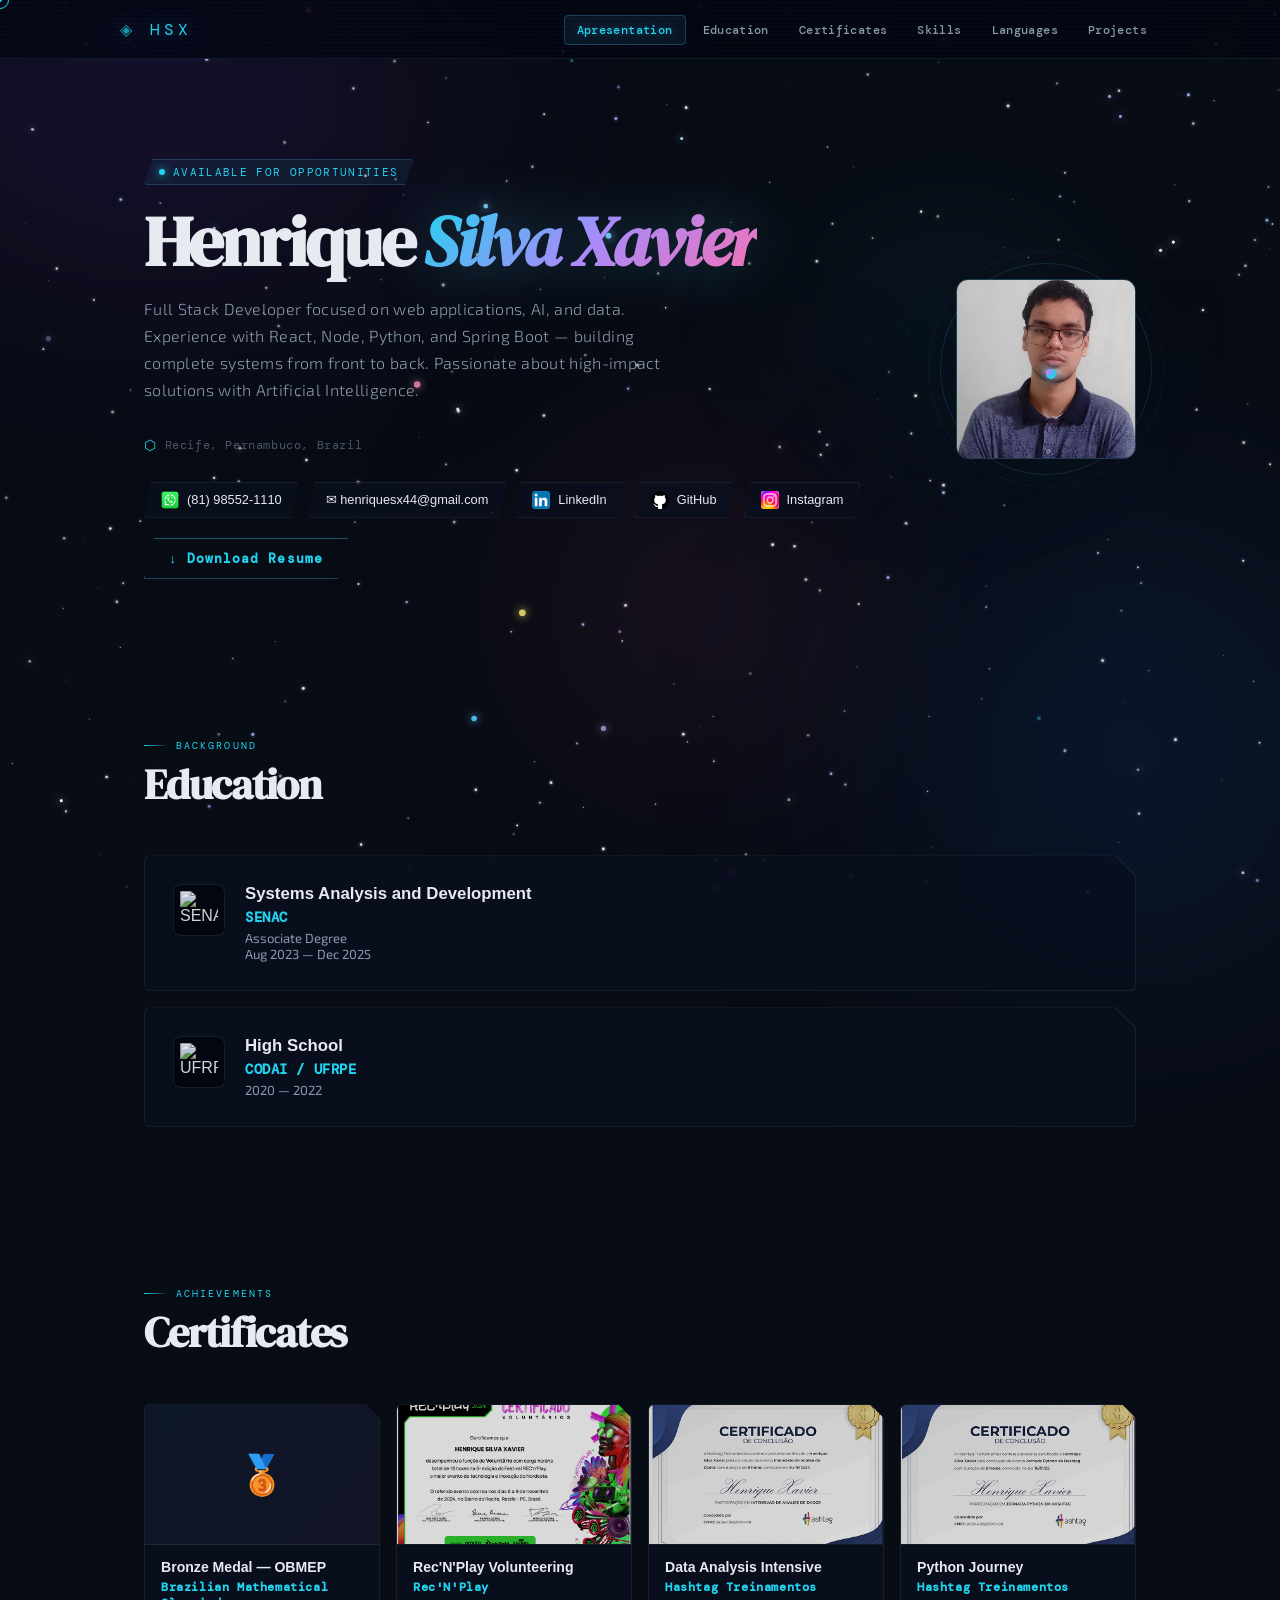
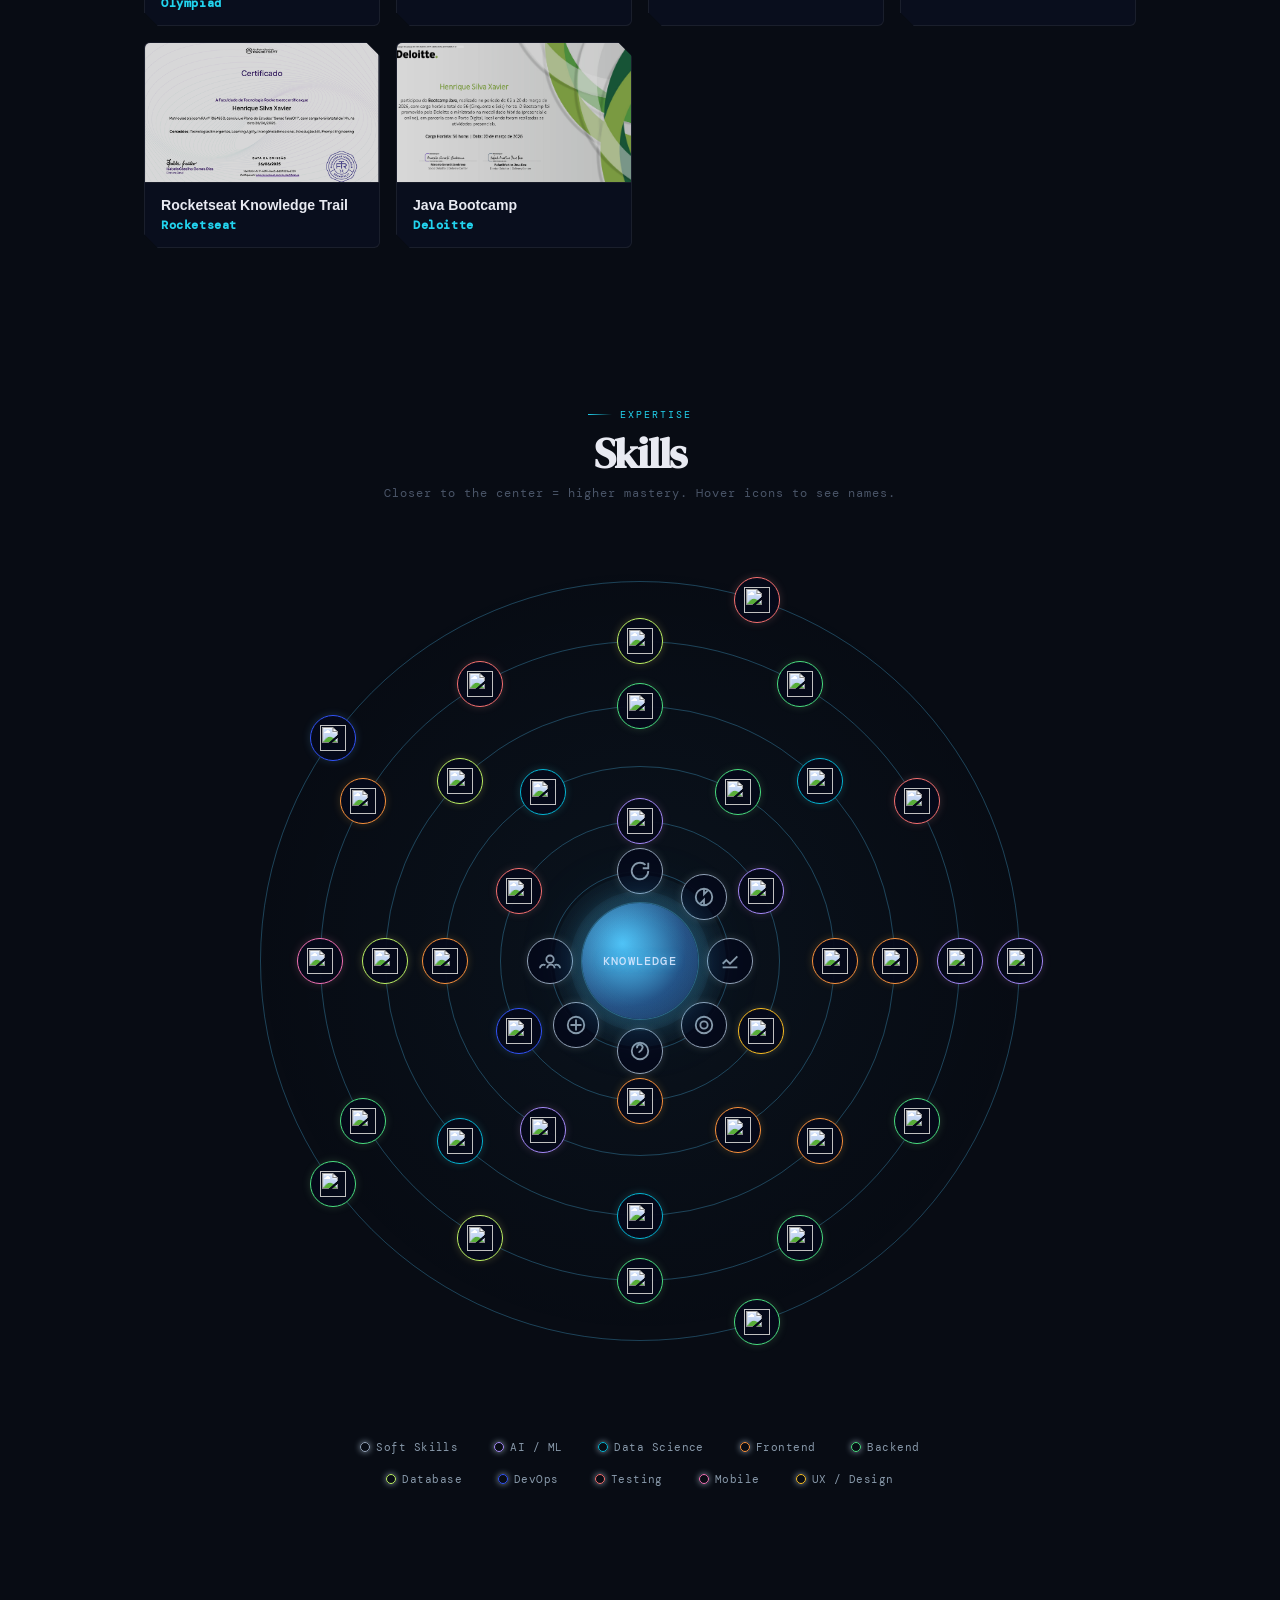
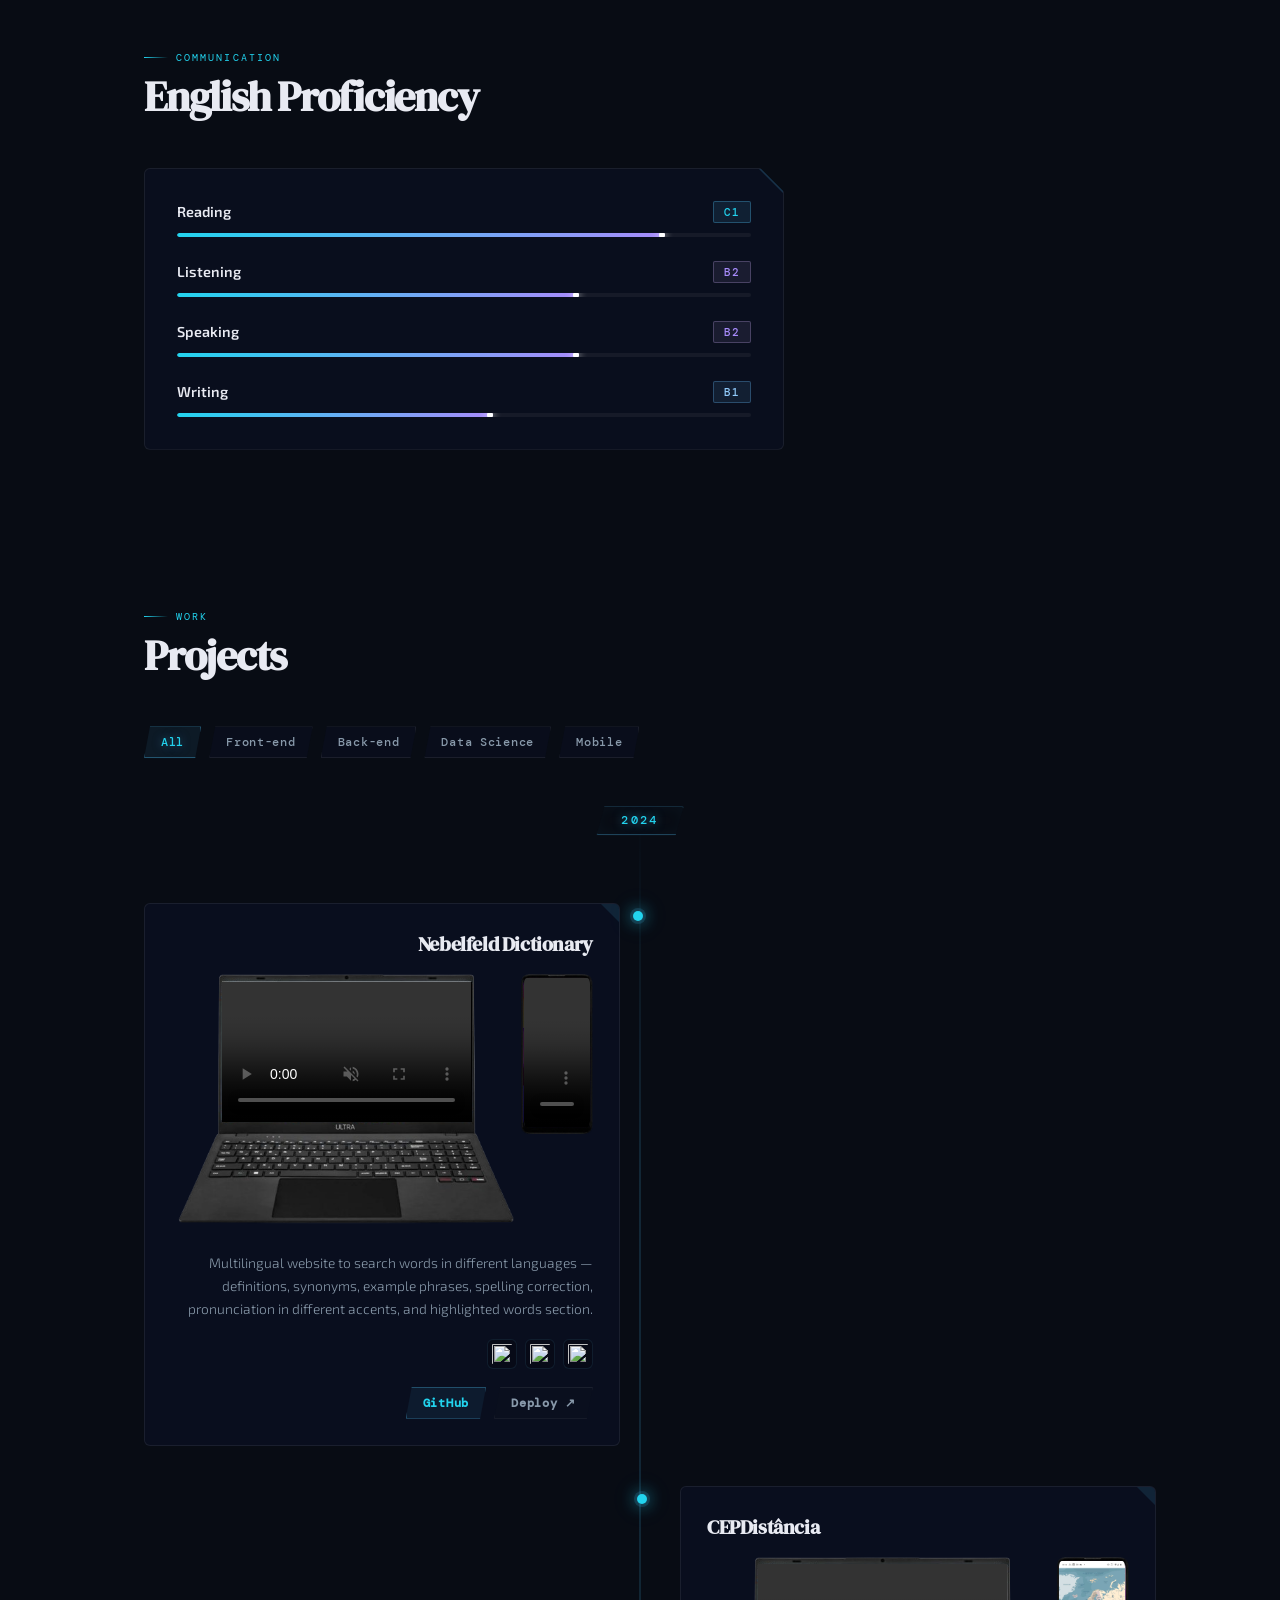
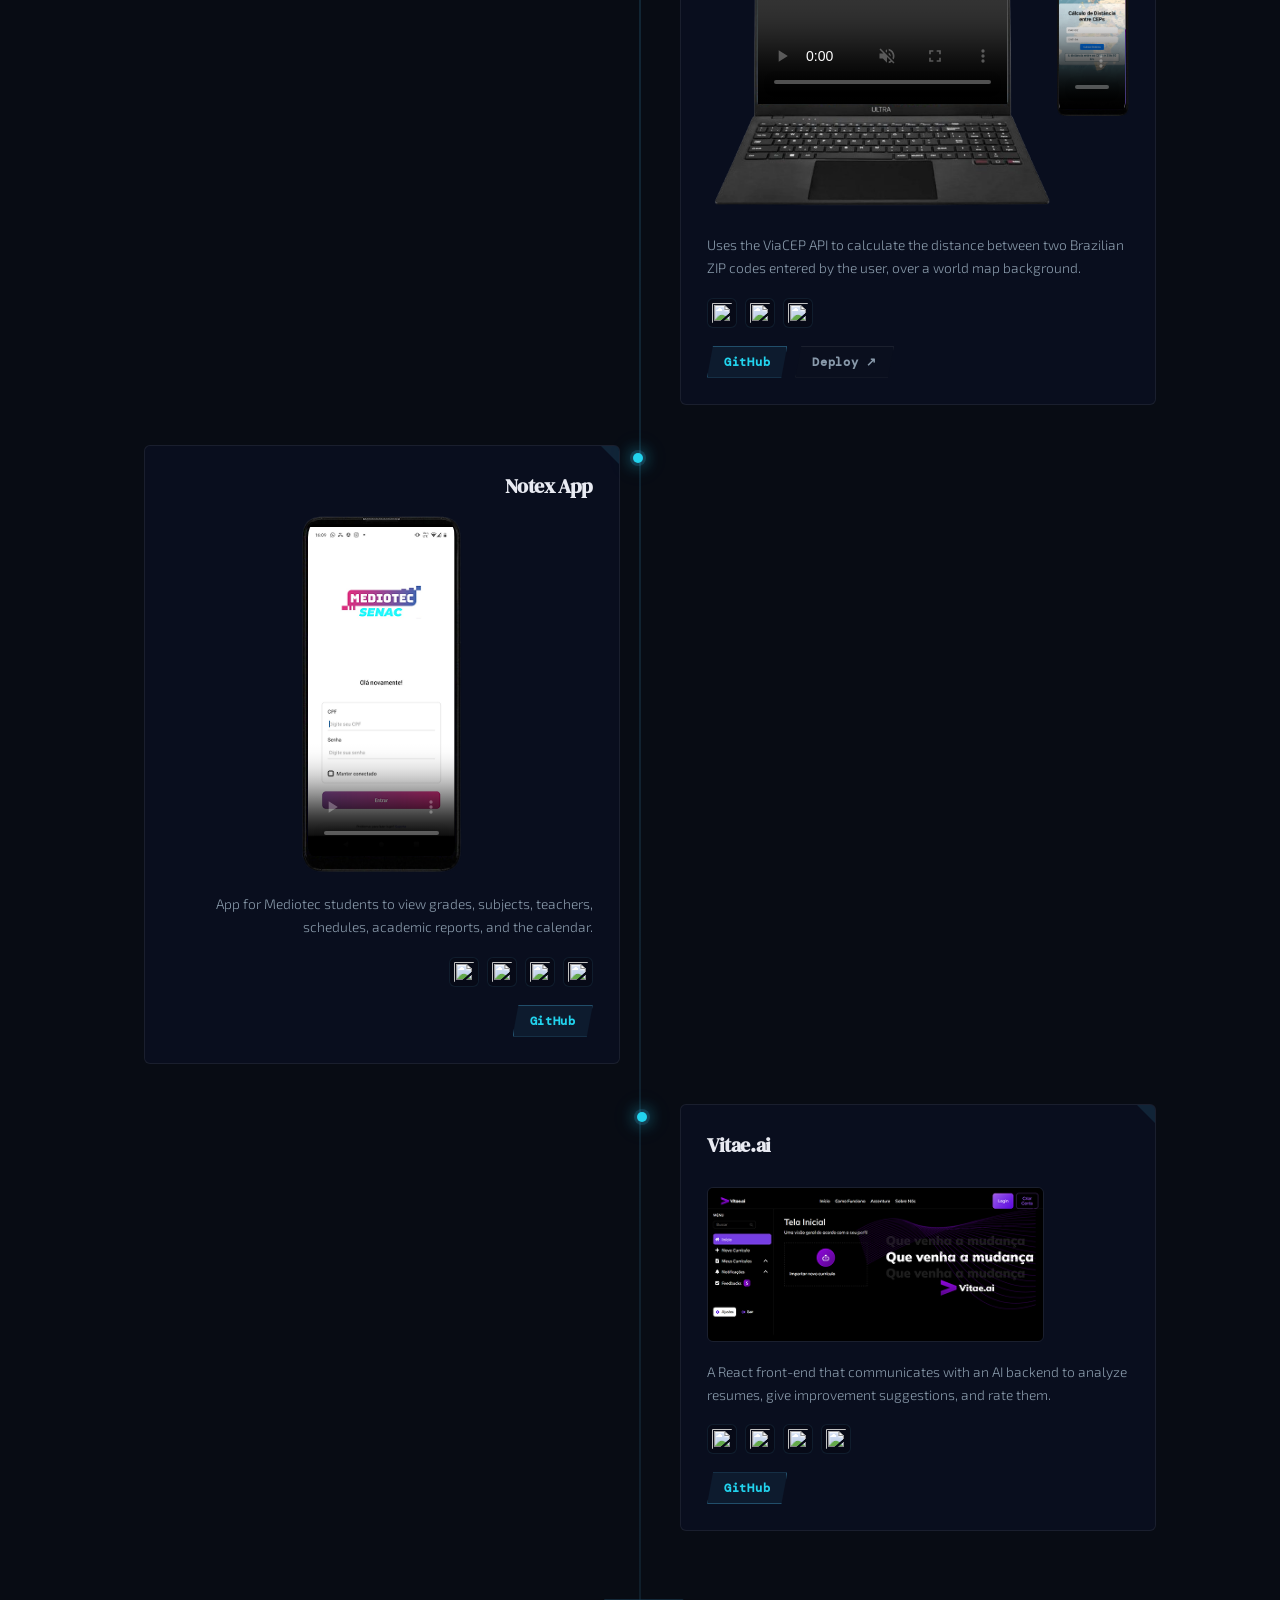
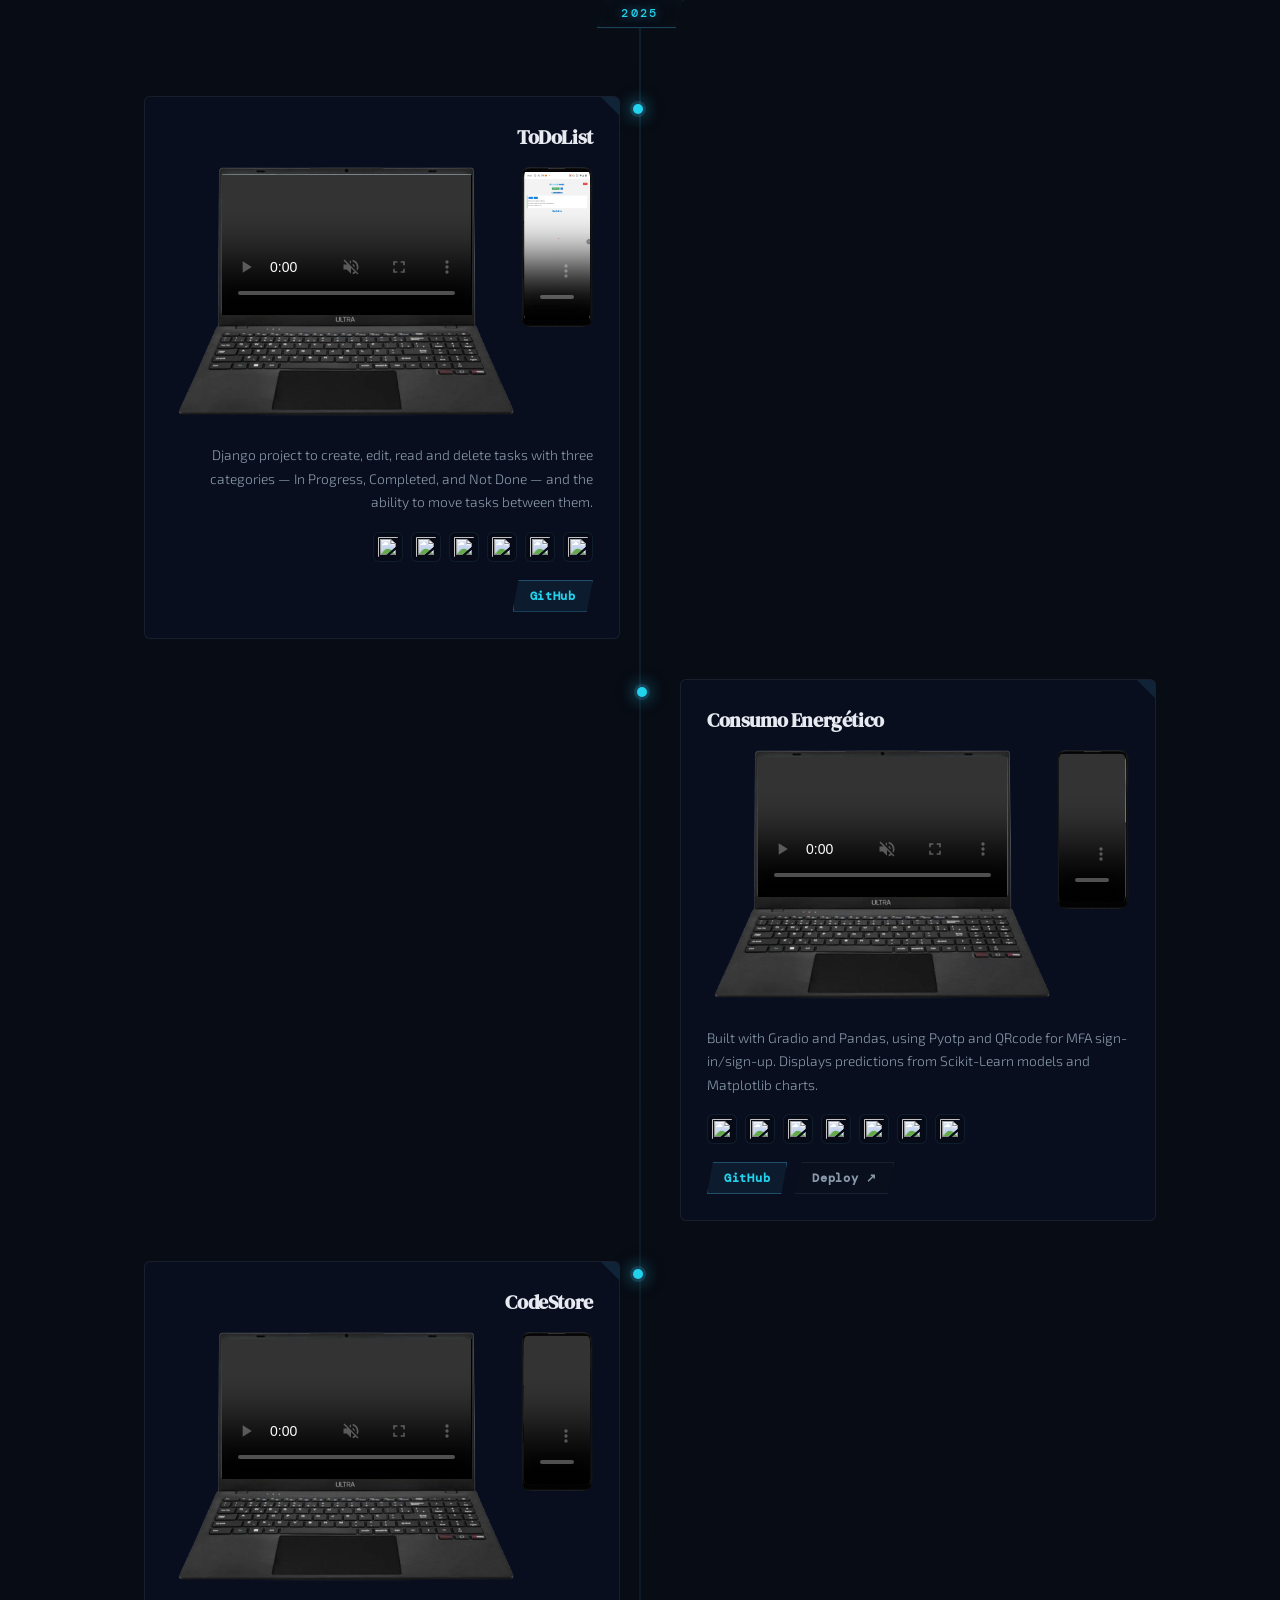
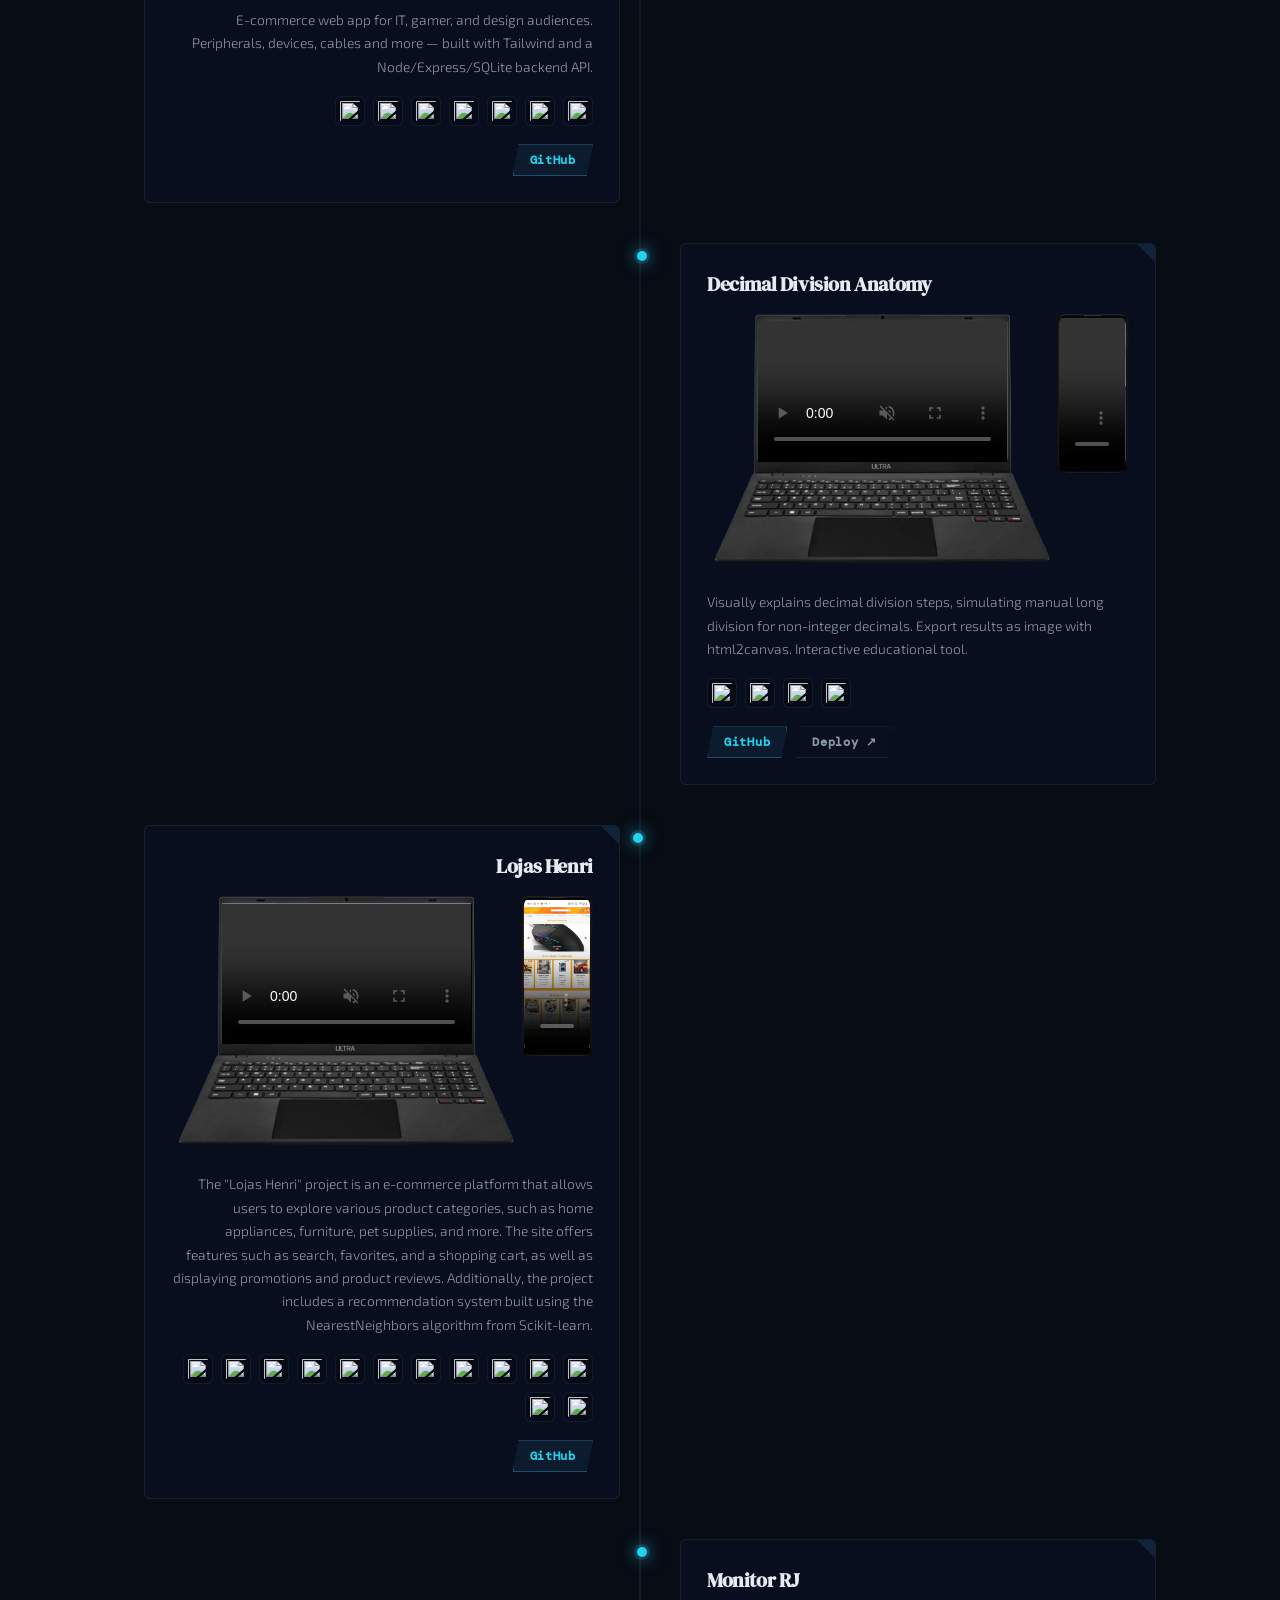
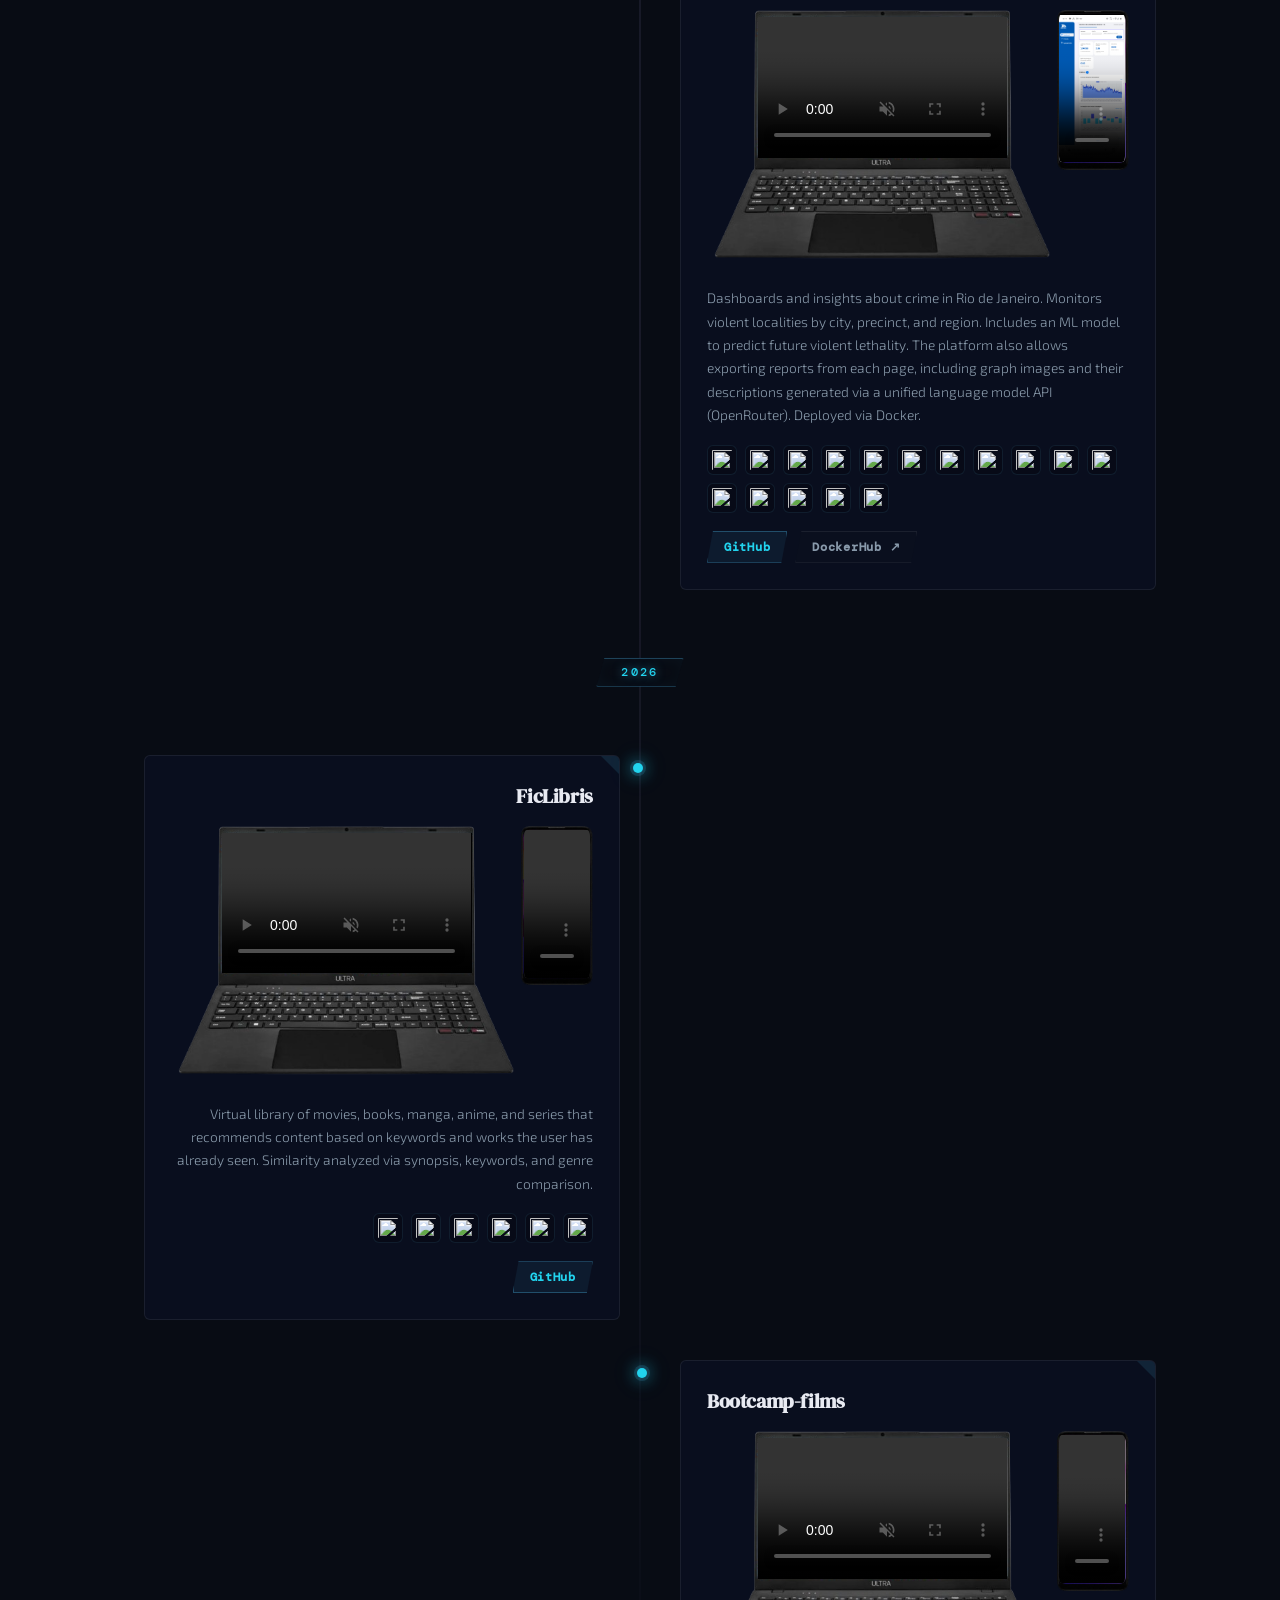
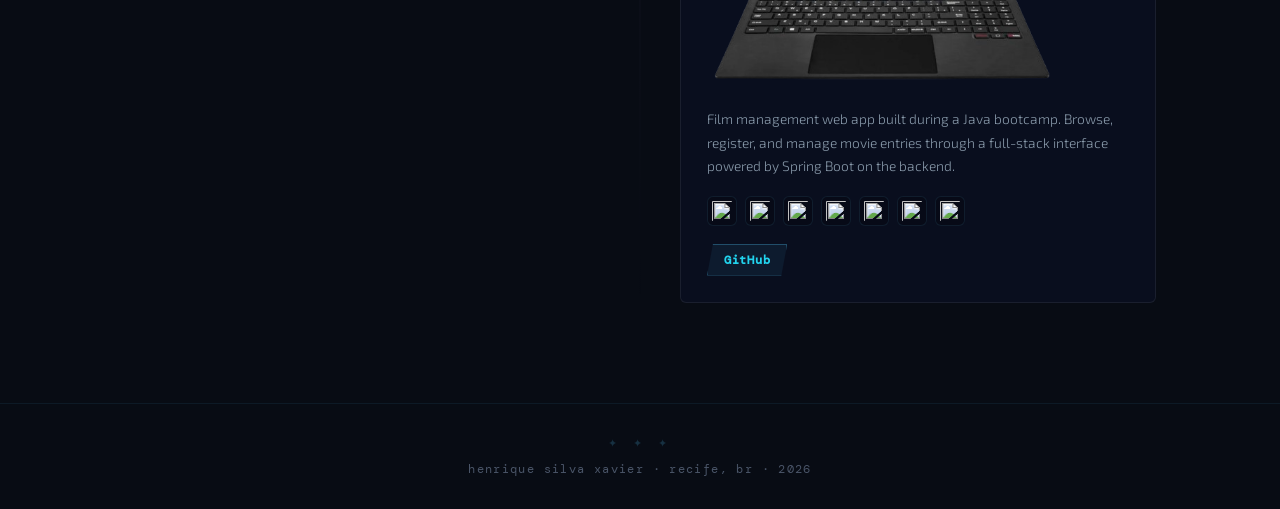
==== index.html @ 70c71bb8 "Ajustes no tamanho do sistema orbital e nas legendas" ====
<!DOCTYPE html>
<html lang="en">
<head>
<meta charset="UTF-8" />
<meta name="viewport" content="width=device-width, initial-scale=1.0" />
<title>Henrique Silva Xavier — Developer Portfolio</title>

<link rel="preconnect" href="https://fonts.googleapis.com">
<link rel="preconnect" href="https://fonts.gstatic.com" crossorigin>
<link href="https://fonts.googleapis.com/css2?family=DM+Serif+Display:ital@0;1&family=DM+Mono:wght@400;500&family=Cabinet+Grotesk:wght@400;500;700;800&family=Exo+2:ital,wght@0,300;0,400;0,700;1,300&display=swap" rel="stylesheet">
<link rel="shortcut icon" href="favicon-removebg.png" type="image/x-icon">
<style>
/* ─────────────────────────────────────────────────
   COSMOS TOKENS & RESET
───────────────────────────────────────────────── */
:root {
  --bg:        #080c14;
  --bg2:       #0d1422;
  --surface:   #111827;
  --surface2:  #161f30;
  --border:    rgba(255,255,255,.07);
  --border-hi: rgba(99,212,255,.35);

  --cyan:      #22d3ee;
  --violet:    #a78bfa;
  --rose:      #f472b6;
  --lime:      #a3e635;
  --amber:     #fbbf24;
  --sky:       #3875f8;

  --text:      #e8eaf2;
  --muted:     #8899aa;
  --dim:       #4a5568;

  /* category colours */
  --ai:       #a78bfa;
  --data:     #06b6d4;
  --backend:  #4ade80;
  --database: #bef264;
  --frontend: #fb923c;
  --devops:   #3354f9;
  --testing:  #f87171;
  --soft:     #94a3b8;
  --mobile:   #f472b6;
  --ux:       #fbbf24;
}

*, *::before, *::after { box-sizing: border-box; margin: 0; padding: 0; }
html { scroll-behavior: smooth; }

body {
  font-family: 'Cabinet Grotesk', sans-serif;
  background: var(--bg);
  color: var(--text);
  overflow-x: hidden;
  cursor: none;
}

/* ─── CUSTOM CURSOR ─── */
#cursor {
  position: fixed;
  width: 18px; height: 18px;
  border-radius: 50%;
  border: 1.5px solid var(--cyan);
  pointer-events: none;
  z-index: 99999;
  transition: transform .15s ease, opacity .15s;
  transform: translate(-50%,-50%);
  mix-blend-mode: screen;
}
#cursor-dot {
  position: fixed;
  width: 4px; height: 4px;
  border-radius: 50%;
  background: var(--cyan);
  pointer-events: none;
  z-index: 99999;
  transform: translate(-50%,-50%);
}

/* ─── STARFIELD CANVAS ─── */
#starfield {
  position: fixed;
  inset: 0;
  z-index: 0;
  pointer-events: none;
}

/* ─── NEBULA LAYERS ─── */
.nebula {
  position: fixed;
  border-radius: 50%;
  filter: blur(80px);
  pointer-events: none;
  z-index: 0;
  opacity: 0;
  animation: nebula-pulse 20s ease-in-out infinite alternate;
}
.n1 {
  width: 900px; height: 600px;
  top: -200px; left: -300px;
  background: radial-gradient(ellipse, rgba(100,40,180,.18) 0%, rgba(20,10,60,.08) 60%, transparent 80%);
  animation-delay: 0s;
  opacity: 1;
}
.n2 {
  width: 700px; height: 700px;
  bottom: -200px; right: -200px;
  background: radial-gradient(ellipse, rgba(20,80,160,.2) 0%, rgba(10,30,80,.08) 60%, transparent 80%);
  animation-delay: -7s;
  opacity: 1;
}
.n3 {
  width: 500px; height: 500px;
  top: 40%; left: 35%;
  background: radial-gradient(ellipse, rgba(180,60,120,.12) 0%, rgba(60,10,40,.05) 60%, transparent 80%);
  animation-delay: -14s;
  opacity: 1;
}
.n4 {
  width: 400px; height: 300px;
  top: 20%; right: 10%;
  background: radial-gradient(ellipse, rgba(30,160,200,.1) 0%, transparent 70%);
  animation-delay: -4s;
  opacity: 1;
}

@keyframes nebula-pulse {
  from { transform: scale(1) translate(0,0); }
  to   { transform: scale(1.15) translate(30px, 20px); }
}

/* ─── FLOATING COSMIC PARTICLES ─── */
.particle {
  position: fixed;
  border-radius: 50%;
  pointer-events: none;
  z-index: 0;
  animation: float-particle linear infinite;
}
@keyframes float-particle {
  from { transform: translateY(110vh) rotate(0deg); opacity: 0; }
  10%  { opacity: 1; }
  90%  { opacity: .6; }
  to   { transform: translateY(-10vh) rotate(720deg); opacity: 0; }
}

/* ─── SHOOTING STARS ─── */
.shooting-star {
  position: fixed;
  width: 2px;
  height: 2px;
  background: white;
  border-radius: 50%;
  pointer-events: none;
  z-index: 1;
  opacity: 0;
}
.shooting-star::after {
  content: '';
  position: absolute;
  top: 50%; right: 0;
  transform: translateY(-50%);
  width: 80px; height: 1px;
  background: linear-gradient(90deg, transparent, rgba(255,255,255,.7));
}

/* ─────────────────────────────────────────────────
   LAYOUT WRAPPER
───────────────────────────────────────────────── */
.wrapper {
  position: relative;
  z-index: 2;
  max-width: 1040px;
  margin: 0 auto;
  padding: 0 24px;
}

section { padding: 80px 0; }

/* ─────────────────────────────────────────────────
   NAV — SPACE STATION HUD
───────────────────────────────────────────────── */
nav {
  position: sticky; top: 0; z-index: 100;
  backdrop-filter: blur(24px) saturate(1.4);
  background: rgba(3,5,15,.75);
  border-bottom: 1px solid rgba(79,195,247,.12);
}

/* scanline effect on nav */
nav::after {
  content: '';
  position: absolute; inset: 0;
  background: repeating-linear-gradient(0deg, transparent, transparent 2px, rgba(79,195,247,.015) 2px, rgba(79,195,247,.015) 4px);
  pointer-events: none;
}

.nav-inner {
  max-width: 1040px; margin: 0 auto;
  display: flex; align-items: center; justify-content: space-between;
  height: 58px; gap: 16px;
}

.nav-brand {
  font-family: 'DM Mono', monospace;
  font-size: 1rem; color: var(--cyan);
  text-decoration: none;
  letter-spacing: .25em;
  text-shadow: 0 0 20px rgba(79,195,247,.6);
  position: relative;
}
.nav-brand::before {
  content: '◈ ';
  opacity: .7;
  animation: blink 2s ease-in-out infinite;
}

.nav-links {
  display: flex; gap: 4px; list-style: none;
}

.nav-links a {
  color: var(--muted);
  text-decoration: none;
  font-size: .78rem; font-weight: 500;
  padding: 6px 12px; border-radius: 4px;
  transition: all .2s;
  border: 1px solid transparent;
  letter-spacing: .03em;
  font-family: 'DM Mono', monospace;
}

.nav-links a:hover {
  color: var(--cyan);
  background: rgba(79,195,247,.06);
  border-color: rgba(79,195,247,.2);
  text-shadow: 0 0 12px rgba(79,195,247,.5);
}

.nav-links a.active {
  color: var(--cyan);
  background: rgba(79,195,247,.08);
  border-color: rgba(79,195,247,.25);
  text-shadow: 0 0 10px rgba(79,195,247,.4);
}

/* ─────────────────────────────────────────────────
   HERO — DEEP SPACE LAUNCH
───────────────────────────────────────────────── */
.hero {
  padding: 100px 0 80px;
  display: grid;
  grid-template-columns: 1fr auto;
  gap: 48px;
  align-items: center;
}

.hero-eyebrow {
  display: inline-flex; align-items: center; gap: 8px;
  font-family: 'DM Mono', monospace;
  font-size: .7rem; color: var(--cyan);
  background: rgba(79,195,247,.07);
  border: 1px solid rgba(79,195,247,.2);
  padding: 5px 14px; border-radius: 3px;
  margin-bottom: 20px;
  letter-spacing: .12em;
  text-transform: uppercase;
  position: relative;
  clip-path: polygon(8px 0%, 100% 0%, calc(100% - 8px) 100%, 0% 100%);
}

.hero-eyebrow::before {
  content: ''; width: 6px; height: 6px;
  border-radius: 50%; background: var(--cyan);
  box-shadow: 0 0 8px var(--cyan);
  animation: blink 1.4s ease-in-out infinite;
}

@keyframes blink { 0%,100% { opacity: 1; } 50% { opacity: .15; } }

.hero h1 {
  font-family: 'DM Serif Display', serif;
  font-size: clamp(2.6rem, 6vw, 4.4rem);
  line-height: 1.05;
  letter-spacing: -.03em;
  margin-bottom: 16px;
}

.hero h1 em {
  font-style: italic;
  background: linear-gradient(135deg, var(--cyan) 0%, var(--violet) 50%, var(--rose) 100%);
  -webkit-background-clip: text; -webkit-text-fill-color: transparent;
  filter: drop-shadow(0 0 30px rgba(79,195,247,.3));
}

.hero-sub {
  font-size: 1rem; color: var(--muted);
  line-height: 1.7; max-width: 560px;
  margin-bottom: 32px;
  font-family: 'Exo 2', sans-serif;
  font-weight: 300;
  letter-spacing: .02em;
}

.hero-location {
  font-family: 'DM Mono', monospace;
  font-size: .75rem; color: var(--dim);
  margin-bottom: 28px;
  display: flex; align-items: center; gap: 8px;
  letter-spacing: .05em;
}
.hero-location::before {
  content: '⬡';
  color: var(--cyan);
  font-size: .9rem;
  animation: spin-slow 8s linear infinite;
  display: inline-block;
}
@keyframes spin-slow { to { transform: rotate(360deg); } }

.hero-contacts {
  display: flex; flex-wrap: wrap; gap: 10px;
}

.contact-pill {
  display: inline-flex; align-items: center; gap: 8px;
  padding: 8px 16px; border-radius: 3px;
  border: 1px solid var(--border);
  background: rgba(10,15,31,.8);
  color: var(--text); text-decoration: none;
  font-size: .8rem; font-weight: 500;
  transition: all .3s;
  clip-path: polygon(6px 0%, 100% 0%, calc(100% - 6px) 100%, 0% 100%);
  position: relative;
}

.contact-pill::before {
  content: '';
  position: absolute; inset: 0;
  background: linear-gradient(135deg, rgba(79,195,247,.06), rgba(179,157,219,.06));
  opacity: 0; transition: opacity .3s;
}

.contact-pill:hover {
  border-color: rgba(79,195,247,.4);
  color: var(--cyan);
  transform: translateY(-2px);
  box-shadow: 0 4px 20px rgba(79,195,247,.15), 0 0 40px rgba(79,195,247,.05);
}
.contact-pill:hover::before { opacity: 1; }

.contact-pill img { width: 18px; height: 18px; border-radius: 3px; }

/* AVATAR */
.hero-avatar-wrap {
  position: relative;
}

.hero-avatar {
  width: 180px; height: 180px;
  border-radius: 12px;
  object-fit: cover;
  border: 1px solid rgba(79,195,247,.25);
  display: block;
  position: relative; z-index: 1;
  filter: saturate(.9) contrast(1.05);
}

/* Rotating ring around avatar */
.hero-avatar-wrap::before,
.hero-avatar-wrap::after {
  content: '';
  position: absolute;
  border-radius: 50%;
  z-index: 0;
}

.hero-avatar-wrap::before {
  inset: -16px;
  border: 1px solid rgba(79,195,247,.15);
  animation: orbit-avatar 8s linear infinite;
}

.hero-avatar-wrap::after {
  inset: -28px;
  border: 1px dashed rgba(179,157,219,.1);
  animation: orbit-avatar 14s linear infinite reverse;
}

@keyframes orbit-avatar {
  from { transform: rotate(0deg); }
  to   { transform: rotate(360deg); }
}

/* Planet dot orbiting the avatar */
.avatar-planet {
  position: absolute;
  width: 10px; height: 10px;
  border-radius: 50%;
  background: var(--cyan);
  box-shadow: 0 0 12px var(--cyan), 0 0 24px rgba(79,195,247,.5);
  z-index: 2;
  top: 50%; left: 50%;
  transform-origin: 0 0;
  animation: planet-orbit 8s linear infinite;
}

@keyframes planet-orbit {
  from { transform: rotate(0deg) translateX(90px) translateY(-5px); }
  to   { transform: rotate(360deg) translateX(90px) translateY(-5px); }
}

.avatar-planet2 {
  position: absolute;
  width: 6px; height: 6px;
  border-radius: 50%;
  background: var(--violet);
  box-shadow: 0 0 8px var(--violet);
  z-index: 2;
  top: 50%; left: 50%;
  animation: planet-orbit2 14s linear infinite reverse;
}

@keyframes planet-orbit2 {
  from { transform: rotate(0deg) translateX(102px) translateY(0px); }
  to   { transform: rotate(360deg) translateX(102px) translateY(0px); }
}

.download-btn {
  display: inline-flex; align-items: center; gap: 8px;
  margin-top: 20px;
  padding: 11px 24px;
  background: transparent;
  border: 1px solid rgba(79,195,247,.4);
  color: var(--cyan); font-weight: 700; font-size: .82rem;
  text-decoration: none;
  transition: all .3s;
  font-family: 'DM Mono', monospace;
  letter-spacing: .08em;
  clip-path: polygon(10px 0%, 100% 0%, calc(100% - 10px) 100%, 0% 100%);
  position: relative;
  overflow: hidden;
}

.download-btn::before {
  content: '';
  position: absolute; inset: 0;
  background: linear-gradient(90deg, rgba(79,195,247,.12), rgba(179,157,219,.12));
  transform: translateX(-100%);
  transition: transform .4s ease;
}

.download-btn:hover { color: var(--star); border-color: var(--cyan); box-shadow: 0 0 30px rgba(79,195,247,.2), inset 0 0 30px rgba(79,195,247,.05); }
.download-btn:hover::before { transform: translateX(0); }

/* ─────────────────────────────────────────────────
   SECTION HEADINGS — MISSION LABELS
───────────────────────────────────────────────── */
.sec-label {
  font-family: 'DM Mono', monospace;
  font-size: .65rem; letter-spacing: .2em; text-transform: uppercase;
  color: var(--cyan); margin-bottom: 10px;
  display: flex; align-items: center; gap: 8px;
}
.sec-label::before {
  content: '';
  display: inline-block;
  width: 24px; height: 1px;
  background: linear-gradient(90deg, var(--cyan), transparent);
}

.sec-title {
  font-family: 'DM Serif Display', serif;
  font-size: clamp(1.8rem, 4vw, 2.6rem);
  line-height: 1.1; letter-spacing: -.03em;
  margin-bottom: 48px;
}

/* ─────────────────────────────────────────────────
   EDUCATION — SPACE LOG
───────────────────────────────────────────────── */
.edu-grid { display: grid; gap: 16px; }

.edu-card {
  background: rgba(10,15,31,.9);
  border: 1px solid var(--border);
  border-radius: 6px; padding: 28px;
  display: flex; gap: 20px; align-items: flex-start;
  transition: all .4s;
  position: relative; overflow: hidden;
  clip-path: polygon(0 0, calc(100% - 20px) 0, 100% 20px, 100% 100%, 0 100%);
}

.edu-card::before {
  content: '';
  position: absolute; left: 0; top: 0; bottom: 0;
  width: 2px;
  background: linear-gradient(180deg, var(--cyan), transparent);
  opacity: 0; transition: opacity .4s;
}

.edu-card::after {
  content: '';
  position: absolute;
  top: 0; right: 0;
  width: 0; height: 0;
  border-style: solid;
  border-width: 0 20px 20px 0;
  border-color: transparent rgba(79,195,247,.15) transparent transparent;
}

.edu-card:hover {
  border-color: rgba(79,195,247,.25);
  transform: translateX(4px);
  background: rgba(13,20,40,.95);
  box-shadow: 0 0 40px rgba(79,195,247,.06);
}
.edu-card:hover::before { opacity: 1; }

.edu-logo {
  width: 52px; height: 52px; border-radius: 8px;
  object-fit: contain; background: rgba(3,5,15,.8);
  padding: 6px; border: 1px solid rgba(79,195,247,.15);
  flex-shrink: 0;
  filter: brightness(.9) saturate(.8);
}

.edu-body h3 { font-size: 1.05rem; font-weight: 700; margin-bottom: 4px; }
.edu-body .school { color: var(--cyan); font-weight: 600; font-size: .88rem; margin-bottom: 4px; font-family: 'DM Mono', monospace; letter-spacing: .04em; }
.edu-body .meta { color: var(--muted); font-size: .82rem; font-family: 'Exo 2', sans-serif; }

/* ─────────────────────────────────────────────────
   CERTIFICATES
───────────────────────────────────────────────── */
.cert-grid {
  display: grid;
  grid-template-columns: repeat(auto-fill, minmax(220px, 1fr));
  gap: 16px;
}

.cert-card {
  background: rgba(10,15,31,.9);
  border: 1px solid var(--border);
  border-radius: 6px; overflow: hidden;
  transition: all .4s;
  position: relative;
  clip-path: polygon(0 0, calc(100% - 14px) 0, 100% 14px, 100% 100%, 14px 100%, 0 calc(100% - 14px));
}

.cert-card::before {
  content: '';
  position: absolute; inset: 0;
  background: linear-gradient(135deg, rgba(79,195,247,.04) 0%, transparent 60%);
  opacity: 0; transition: opacity .3s;
  z-index: 1; pointer-events: none;
}

.cert-card:hover { border-color: rgba(79,195,247,.3); transform: translateY(-4px) scale(1.02); box-shadow: 0 12px 40px rgba(0,0,0,.4), 0 0 30px rgba(79,195,247,.06); }
.cert-card:hover::before { opacity: 1; }

.cert-img { width: 100%; height: 140px; object-fit: cover; display: block; border-bottom: 1px solid var(--border); filter: saturate(.7) brightness(.85); transition: filter .4s; }
.cert-card:hover .cert-img { filter: saturate(1) brightness(.95); }

.cert-body { padding: 14px 16px; }
.cert-title { font-weight: 700; font-size: .88rem; margin-bottom: 4px; }
.cert-org { color: var(--cyan); font-size: .75rem; font-weight: 600; font-family: 'DM Mono', monospace; letter-spacing: .05em; }

.cert-medal {
  height: 140px; display: flex; flex-direction: column;
  align-items: center; justify-content: center; gap: 8px;
  background: linear-gradient(135deg, rgba(79,195,247,.05), rgba(179,157,219,.05));
  font-size: 2.4rem;
  border-bottom: 1px solid var(--border);
}

/* ─────────────────────────────────────────────────
   SKILLS ORBIT — SOLAR SYSTEM
───────────────────────────────────────────────── */
.orbit-section {
  padding: 80px 0;
  display: flex; flex-direction: column; align-items: center; position: relative;
}

/* Radial glow behind orbit */
.orbit-section::before {
  content: '';
  position: absolute;
  top: 50%; left: 50%;
  transform: translate(-50%, -50%);
  width: 800px; height: 800px;
  border-radius: 50%;
  background: radial-gradient(circle, rgba(79,195,247,.04) 0%, transparent 70%);
  pointer-events: none;
}

.orbit-section .sec-title { text-align: center; margin-bottom: 8px; }
.orbit-subtitle {
  font-size: .78rem; color: var(--dim);
  margin-bottom: 0; text-align: center;
  font-family: 'DM Mono', monospace;
  letter-spacing: .08em;
}

.orbit-wrapper {
  display: flex; justify-content: center;
  width: 100%; max-width: 100vw;
  overflow: hidden;
  padding-block: clamp(40px, 8vw, 80px);
}

.orbit-system {
  --orb-size: min(760px, 95vw);
  --sf: 1;
  position: relative;
  width: var(--orb-size); height: var(--orb-size);
  flex-shrink: 0; overflow: visible;
}

.orbit-center {
  position: absolute; top: 50%; left: 50%;
  transform: translate(-50%,-50%);
  width: calc(116px * var(--sf)); height: calc(116px * var(--sf));
  font-size: calc(.75rem * var(--sf));
  font-family: 'DM Mono', monospace;
  border-radius: 50%;
  background: radial-gradient(circle at 35% 35%, #4fc3f7, #1a3a6e 60%, #0a1a40);
  display: flex; align-items: center; justify-content: center;
  font-weight: 500; color: rgba(220,232,255,.9);
  z-index: 10; letter-spacing: .1em;
  box-shadow:
    0 0 0 1px rgba(79,195,247,.3),
    0 0 30px rgba(79,195,247,.25),
    0 0 80px rgba(79,195,247,.1),
    inset 0 0 30px rgba(255,255,255,.05);
  text-shadow: 0 0 10px rgba(79,195,247,.8);
}

/* Corona — radiates equally in all directions like a real star */
.orbit-center::before {
  content: '';
  position: absolute;
  inset: -12px;
  border-radius: 50%;
  background: radial-gradient(circle,
    rgba(79,195,247,.35) 0%,
    rgba(79,195,247,.18) 40%,
    rgba(79,195,247,.06) 70%,
    transparent 100%
  );
  animation: corona-pulse 3s ease-in-out infinite;
  z-index: -1;
}
/* Second outer corona ring */
.orbit-center::after {
  content: '';
  position: absolute;
  inset: -28px;
  border-radius: 50%;
  background: radial-gradient(circle,
    transparent 30%,
    rgba(79,195,247,.07) 55%,
    rgba(79,195,247,.03) 75%,
    transparent 100%
  );
  animation: corona-pulse 3s ease-in-out infinite reverse;
  z-index: -1;
}
@keyframes corona-pulse {
  0%,100% { transform: scale(1); opacity: .6; }
  50% { transform: scale(1.15); opacity: 1; }
}

.orbit-system.paused .orbit-ring { animation-play-state: paused !important; }

.orbit-ring {
  position: absolute; top: 50%; left: 50%;
  width: var(--rd); height: var(--rd);
  transform: translate(-50%,-50%);
  border-radius: 50%;
  border: 1px solid rgba(79,195,247,.3);
  animation: spin 40s linear infinite;
  pointer-events: none; overflow: visible;
}

/* Glow uniforme em todas as direções — sem gradiente direcional */
.orbit-ring::before {
  content: '';
  position: absolute;
  inset: -1px;
  border-radius: 50%;
  background: transparent;
}

@keyframes spin { from { transform: translate(-50%,-50%) rotate(0deg); } to { transform: translate(-50%,-50%) rotate(360deg); } }

.skill-icon {
  width: calc(46px * var(--sf)); height: calc(46px * var(--sf));
  min-width: 18px; min-height: 18px;
  border-radius: 50%;
  background: rgba(6,10,26,.95);
  display: flex; align-items: center; justify-content: center;
  cursor: none;
  border: 1.5px solid transparent;
  transition: transform .2s, box-shadow .2s;
  pointer-events: all;
  position: absolute;
  z-index: 10; overflow: visible;
}

.skill-icon:hover {
  transform: scale(1.3);
  z-index: 999999;
  box-shadow: 0 0 20px currentColor, 0 0 40px rgba(79,195,247,.2);
}
.skill-icon img { width: calc(26px * var(--sf)); height: calc(26px * var(--sf)); min-width: 12px; min-height: 12px; }
.skill-icon svg { width: calc(22px * var(--sf)); height: calc(22px * var(--sf)); min-width: 10px; min-height: 10px; stroke: var(--muted); fill: none; }
.skill-label { display: none; }

.ai       { border-color: var(--ai); box-shadow: 0 0 8px rgba(206,147,216,.2); }
.data     { border-color: var(--data); box-shadow: 0 0 8px rgba(77,208,225,.2); }
.backend  { border-color: var(--backend); box-shadow: 0 0 8px rgba(129,199,132,.2); }
.frontend { border-color: var(--frontend); box-shadow: 0 0 8px rgba(255,183,77,.2); }
.database { border-color: var(--database); box-shadow: 0 0 8px rgba(255,241,118,.2); }
.devops   { border-color: var(--devops); box-shadow: 0 0 8px rgba(100,181,246,.2); }
.testing  { border-color: var(--testing); box-shadow: 0 0 8px rgba(239,154,154,.2); }
.soft     { border-color: var(--soft); box-shadow: 0 0 8px rgba(176,190,197,.2); }
.mobile   { border-color: var(--mobile); box-shadow: 0 0 8px rgba(244,143,177,.2); }
.ux       { border-color: var(--ux); box-shadow: 0 0 8px rgba(255,245,157,.2); }

.legend {
  display: flex; flex-wrap: wrap; justify-content: center;
  gap: 8px 14px; margin-top: 14px;
  max-width: 680px;
}

.legend-item {
  display: flex; align-items: center; gap: 6px;
  font-size: .7rem; color: var(--muted);
  cursor: none; transition: .2s;
  padding: 4px 10px; border-radius: 3px;
  border: 1px solid transparent;
  font-family: 'DM Mono', monospace;
  letter-spacing: .04em;
}

.legend-item:hover { color: var(--text); border-color: var(--border); background: rgba(10,15,31,.8); }
.legend-item.disabled { opacity: .25; }

.legend-dot { width: 10px; height: 10px; border-radius: 50%; border: 1.5px solid; box-shadow: 0 0 6px currentColor; }

/* ─────────────────────────────────────────────────
   LANGUAGES
───────────────────────────────────────────────── */
.lang-card {
  background: rgba(10,15,31,.9);
  border: 1px solid var(--border);
  border-radius: 6px; padding: 32px;
  display: grid; gap: 24px;
  max-width: 640px;
  clip-path: polygon(0 0, calc(100% - 24px) 0, 100% 24px, 100% 100%, 0 100%);
  position: relative;
}

.lang-card::after {
  content: '';
  position: absolute; top: 0; right: 0;
  width: 0; height: 0;
  border-style: solid;
  border-width: 0 24px 24px 0;
  border-color: transparent rgba(79,195,247,.2) transparent transparent;
}

.lang-item { display: grid; gap: 10px; }

.lang-top {
  display: flex; justify-content: space-between; align-items: center;
  font-weight: 600; font-size: .9rem;
  font-family: 'Exo 2', sans-serif;
}

.level-badge {
  font-family: 'DM Mono', monospace;
  font-size: .68rem; padding: 3px 10px; border-radius: 2px;
  font-weight: 500; letter-spacing: .1em;
}

.level-badge.c1 { background: rgba(79,195,247,.1); color: var(--cyan); border: 1px solid rgba(79,195,247,.3); }
.level-badge.b2 { background: rgba(179,157,219,.1); color: var(--violet); border: 1px solid rgba(179,157,219,.3); }
.level-badge.b1 { background: rgba(100,181,246,.1); color: #90caf9; border: 1px solid rgba(100,181,246,.3); }

.lang-bar { height: 4px; background: rgba(255,255,255,.05); border-radius: 999px; overflow: hidden; position: relative; }
.lang-fill {
  height: 100%; border-radius: 999px;
  background: linear-gradient(90deg, var(--cyan), var(--violet));
  position: relative;
}
.lang-fill::after {
  content: '';
  position: absolute; right: 0; top: -1px;
  width: 6px; height: 6px; border-radius: 50%;
  background: white;
  box-shadow: 0 0 8px white;
}
.lang-fill.c1 { width: 85%; }
.lang-fill.b2 { width: 70%; }
.lang-fill.b1 { width: 55%; }

/* ─────────────────────────────────────────────────
   FILTER PILLS
───────────────────────────────────────────────── */
.filters { display: flex; flex-wrap: wrap; gap: 8px; margin-bottom: 48px; }

.filter-btn {
  padding: 7px 16px;
  border: 1px solid var(--border);
  background: rgba(10,15,31,.7); color: var(--muted);
  cursor: none; font-size: .75rem; font-weight: 500;
  font-family: 'DM Mono', monospace;
  transition: all .25s;
  letter-spacing: .06em;
  clip-path: polygon(6px 0%, 100% 0%, calc(100% - 6px) 100%, 0% 100%);
}

.filter-btn:hover { color: var(--cyan); border-color: rgba(79,195,247,.3); }
.filter-btn.active {
  background: rgba(79,195,247,.08);
  border-color: rgba(79,195,247,.35);
  color: var(--cyan);
  box-shadow: 0 0 20px rgba(79,195,247,.1);
  text-shadow: 0 0 10px rgba(79,195,247,.5);
}

/* ─────────────────────────────────────────────────
   TIMELINE — SPACE MISSION LOG
───────────────────────────────────────────────── */
.timeline { position: relative; }

.timeline::before {
  content: '';
  position: absolute; left: 50%; top: 0; bottom: 0;
  width: 1px;
  background: linear-gradient(180deg,
    transparent,
    rgba(79,195,247,.3) 5%,
    rgba(79,195,247,.15) 50%,
    rgba(179,157,219,.2) 80%,
    transparent
  );
  transform: translateX(-50%); z-index: 1;
}

.timeline-year {
  position: relative; display: flex; justify-content: center;
  width: 100%; margin: 48px 0; z-index: 3; clear: both;
}

.timeline-year span {
  font-family: 'DM Mono', monospace;
  font-size: .72rem; font-weight: 500; letter-spacing: .2em;
  background: var(--bg);
  border: 1px solid rgba(79,195,247,.3);
  color: var(--cyan); padding: 6px 24px; border-radius: 2px;
  box-shadow: 0 0 30px rgba(79,195,247,.15), inset 0 0 15px rgba(79,195,247,.04);
  position: relative; z-index: 4;
  clip-path: polygon(8px 0%, 100% 0%, calc(100% - 8px) 100%, 0% 100%);
  text-shadow: 0 0 10px rgba(79,195,247,.6);
}

.timeline-item { position: relative; width: 56%; padding: 20px 40px; }
.timeline-item.left { margin-left: -4%; text-align: right; }
.timeline-item.right { margin-left: 50%; text-align: left; }

.timeline-dot {
  position: absolute; top: 28px;
  width: 10px; height: 10px; border-radius: 50%;
  background: var(--cyan);
  box-shadow: 0 0 0 3px rgba(79,195,247,.15), 0 0 16px var(--cyan), 0 0 30px rgba(79,195,247,.3);
  z-index: 2;
}

.timeline-item.left  .timeline-dot { right: 17px; }
.timeline-item.right .timeline-dot { left: -3px; }

/* PROJECT CARD */
.proj-card {
  background: rgba(10,15,31,.95);
  border: 1px solid var(--border);
  border-radius: 6px; padding: 26px;
  transition: all .4s;
  position: relative;
  overflow: hidden;
}

/* Corner cuts */
.proj-card::before {
  content: '';
  position: absolute; top: 0; right: 0;
  width: 0; height: 0;
  border-style: solid;
  border-width: 0 18px 18px 0;
  border-color: transparent rgba(79,195,247,.12) transparent transparent;
  z-index: 1;
}

/* Subtle grid texture inside card */
.proj-card::after {
  content: '';
  position: absolute; inset: 0;
  background-image:
    linear-gradient(rgba(79,195,247,.02) 1px, transparent 1px),
    linear-gradient(90deg, rgba(79,195,247,.02) 1px, transparent 1px);
  background-size: 30px 30px;
  opacity: 0; transition: opacity .4s;
  pointer-events: none;
}

.proj-card:hover {
  border-color: rgba(79,195,247,.25);
  transform: translateY(-4px);
  box-shadow: 0 20px 60px rgba(0,0,0,.5), 0 0 40px rgba(79,195,247,.06);
}

.proj-card:hover::after { opacity: 1; }

.proj-card h3 {
  font-family: 'DM Serif Display', serif;
  font-size: 1.25rem; margin-bottom: 14px;
  letter-spacing: -.02em;
}

.proj-desc {
  color: var(--muted); font-size: .86rem; line-height: 1.7;
  margin-bottom: 18px;
  font-family: 'Exo 2', sans-serif;
  font-weight: 300;
}

/* Device mocks */
.devices-container {
  display: flex; flex-wrap: nowrap;
  justify-content: center; align-items: flex-start;
  width: 100%; margin: 16px 0 20px; gap: 0;
  border-radius: 8px;
  overflow: hidden;
}

.notebook-container { position: relative; width: 83%; aspect-ratio: 16/10; }
.notebook-img { width: 100%; display: block; }
.notebook-video {
  position: absolute; top: 2.8%; left: 14.55%;
  width: 71.3%; aspect-ratio: 16/9;
  object-fit: contain; background: #000;
}

.mobile-container { position: relative; width: 17%; }
#notex-container { width: 38%; }
.mobile-img { width: 100%; display: block; }
.mobile-video {
  position: absolute; top: 2.5%; left: 3.7%;
  width: 92%; height: 93%;
  object-fit: contain; background: #000;
  border-radius: 4%;
}

.stacks {
  display: flex; gap: 8px; flex-wrap: wrap;
  margin: 14px 0 18px;
}

.timeline-item.left .stacks { justify-content: flex-end; }

.stacks img {
  width: 30px; height: 30px;
  background: rgba(6,10,26,.9); padding: 4px;
  border-radius: 6px; border: 1px solid rgba(79,195,247,.1);
  transition: .25s;
  filter: saturate(.8);
}

.stacks img:hover {
  transform: scale(1.2) translateY(-2px);
  border-color: rgba(79,195,247,.4);
  filter: saturate(1.2);
  box-shadow: 0 4px 12px rgba(79,195,247,.2);
}

.proj-links { display: flex; gap: 8px; flex-wrap: wrap; }
.timeline-item.left .proj-links { justify-content: flex-end; }

.btn-gh {
  display: inline-flex; align-items: center; gap: 6px;
  font-size: .75rem; font-weight: 600;
  padding: 7px 16px;
  text-decoration: none; transition: all .25s;
  font-family: 'DM Mono', monospace;
  letter-spacing: .06em;
  clip-path: polygon(6px 0%, 100% 0%, calc(100% - 6px) 100%, 0% 100%);
}

.btn-gh.primary {
  background: rgba(79,195,247,.07);
  border: 1px solid rgba(79,195,247,.3); color: var(--cyan);
}

.btn-gh.secondary {
  background: rgba(10,15,31,.8);
  border: 1px solid var(--border); color: var(--muted);
}

.btn-gh:hover { transform: translateY(-2px); }
.btn-gh.primary:hover { background: rgba(79,195,247,.12); border-color: var(--cyan); box-shadow: 0 0 20px rgba(79,195,247,.15); text-shadow: 0 0 8px rgba(79,195,247,.5); }
.btn-gh.secondary:hover { border-color: rgba(255,255,255,.2); color: var(--text); }

.img-projeto { width: 80%; margin: 14px 0; border-radius: 6px; border: 1px solid var(--border); filter: saturate(.85); transition: filter .3s; }
.img-projeto:hover { filter: saturate(1.1); }

/* ─────────────────────────────────────────────────
   TOOLTIP
───────────────────────────────────────────────── */
#skill-tooltip {
  position: fixed;
  background: rgba(6,10,26,.97);
  color: var(--text);
  padding: 5px 12px;
  border: 1px solid rgba(79,195,247,.3);
  font-family: 'DM Mono', monospace;
  font-size: .68rem;
  letter-spacing: .06em;
  white-space: nowrap;
  pointer-events: none;
  opacity: 0;
  transition: opacity .15s;
  z-index: 2147483647;
  clip-path: polygon(6px 0%, 100% 0%, calc(100% - 6px) 100%, 0% 100%);
  text-shadow: 0 0 8px rgba(79,195,247,.4);
}

/* ─────────────────────────────────────────────────
   SCROLL ANIMATIONS
───────────────────────────────────────────────── */
.fade-up { opacity: 0; transform: translateY(24px); transition: all .8s cubic-bezier(.16,1,.3,1); }
.fade-up.show { opacity: 1; transform: translateY(0); }

/* ─────────────────────────────────────────────────
   FOOTER
───────────────────────────────────────────────── */
footer {
  border-top: 1px solid rgba(79,195,247,.08);
  padding: 32px 24px; text-align: center;
  color: var(--dim); font-size: .72rem;
  font-family: 'DM Mono', monospace;
  letter-spacing: .12em;
  position: relative;
}

footer::before {
  content: '✦  ✦  ✦';
  display: block;
  margin-bottom: 12px;
  color: rgba(79,195,247,.2);
  font-size: .7rem;
  letter-spacing: .4em;
}

/* ─────────────────────────────────────────────────
   RESPONSIVE
───────────────────────────────────────────────── */
@media (max-width: 640px) {
  .hero { grid-template-columns: 1fr; }
  .desktop-avatar { display: none; }
  .mobile-avatar { display: flex !important; justify-content: center; margin: 16px 0 20px; }
  .mobile-avatar .hero-avatar { width: 120px; height: 120px; border-radius: 12px; }
  .nav-links { display: flex; overflow-x: auto; white-space: nowrap; gap: 4px; scrollbar-width: none; }
  .nav-links li { flex: 0 0 auto; }
  .timeline::before { left: 20px; transform: none; }
  .timeline-item { width: 100%; padding: 20px 20px 20px 52px; margin-left: 0 !important; text-align: left !important; }
  .timeline-item.left .stacks, .timeline-item.left .proj-links { justify-content: flex-start; }
  .timeline-dot { left: 14px !important; right: auto !important; }
  .timeline-year { justify-content: flex-start; }
  .devices-container { flex-wrap: nowrap; }
  .notebook-container { width: 83%; }
  .mobile-container { width: 17%; }
}

@media (max-width: 380px) {
  .timeline-item { padding-left: 40px !important; }
  .devices-container { flex-direction: column; align-items: center; }
  .notebook-container { width: 100%; }
  .mobile-container { width: 45%; margin-top: 20px; }
}

@media (max-width: 310px) {
  .proj-card { padding: 4px; }
  .timeline-item { padding-right: 0px !important; }
  #projects { padding-left: 0 !important; }
}

.mobile-avatar {
  display: none;
  position: relative;
  width: 120px; height: 120px;
  margin: auto; margin-top: 25px; margin-bottom: 25px;
}

.mobile-avatar .hero-avatar { width: 100%; height: 100%; border-radius: 12px; }

.mobile-avatar::before {
  content: '';
  position: absolute; inset: 0;
  border-radius: 12px;
  background: linear-gradient(135deg, rgba(79,195,247,.25), rgba(179,157,219,.25));
  z-index: 0;
  animation: orbit-avatar 6s linear infinite;
}

.mobile-avatar .hero-avatar { position: relative; z-index: 1; }

#full-name { display: flex; flex-wrap: wrap; gap: 9px; }
</style>
</head>
<body>

<!-- Custom cursor -->
<div id="cursor"></div>
<div id="cursor-dot"></div>

<!-- Starfield canvas -->
<canvas id="starfield"></canvas>

<!-- Nebula layers -->
<div class="nebula n1"></div>
<div class="nebula n2"></div>
<div class="nebula n3"></div>
<div class="nebula n4"></div>

<!-- Skill tooltip -->
<div id="skill-tooltip"></div>

<!-- ═══════════════════════════════ NAV ═══════════════════════════════ -->
<nav>
  <div class="nav-inner">
    <a href="#hero" class="nav-brand">HSX</a>
    <ul class="nav-links">
      <li><a href="#hero">Apresentation</a></li>
      <li><a href="#education">Education</a></li>
      <li><a href="#certificates">Certificates</a></li>
      <li><a href="#skills">Skills</a></li>
      <li><a href="#languages">Languages</a></li>
      <li><a href="#projects">Projects</a></li>
    </ul>
  </div>
</nav>

<!-- ═══════════════════════════════ HERO ═══════════════════════════════ -->
<div class="wrapper">
  <div class="hero fade-up" id="hero">
    <div>
      <div class="hero-eyebrow">Available for opportunities</div>
      <h1 id="full-name">Henrique<br><em>Silva Xavier</em></h1>
      <div class="hero-avatar-wrap mobile-avatar">
        <img src="eu.jpg" alt="Henrique Silva Xavier" class="hero-avatar">
        <div class="avatar-planet"></div>
        <div class="avatar-planet2"></div>
      </div>
      <p class="hero-sub">
        Full Stack Developer focused on web applications, AI, and data. Experience with React, Node, Python, and Spring Boot — building complete systems from front to back. Passionate about high-impact solutions with Artificial Intelligence.
      </p>
      <div class="hero-location">Recife, Pernambuco, Brazil</div>
      <div class="hero-contacts">
        <span class="contact-pill">
          <img src="whatsapp 1.png" alt="WhatsApp" onerror="this.style.display='none'">
          (81) 98552-1110
        </span>
        <a href="mailto:henriquesx44@gmail.com" class="contact-pill">✉ henriquesx44@gmail.com</a>
        <a href="https://www.linkedin.com/in/henrique-silva-xavier-3a4047241/" target="_blank" class="contact-pill">
          <img src="linkedin 1.png" alt="LinkedIn" onerror="this.style.display='none'"> LinkedIn
        </a>
        <a href="https://github.com/henriquesilvaxavier" target="_blank" class="contact-pill">
          <img src="github 1.png" alt="GitHub" onerror="this.style.display='none'"> GitHub
        </a>
        <a href="https://www.instagram.com/henriquesilvaxavier8/" target="_blank" class="contact-pill">
          <img src="instagram 1.png" alt="Instagram" onerror="this.style.display='none'"> Instagram
        </a>
      </div>
      <a href="curriculo-img.png" download="Henrique_Silva_Xavier_CV.png" class="download-btn">
        ↓ Download Resume
      </a>
    </div>
    <div class="hero-avatar-wrap desktop-avatar">
      <img src="eu.jpg" alt="Henrique Silva Xavier" class="hero-avatar">
      <div class="avatar-planet"></div>
      <div class="avatar-planet2"></div>
    </div>
  </div>
</div>

<!-- ═════════════════════════ EDUCATION ═════════════════════════ -->
<div class="wrapper" id="education">
  <section>
    <p class="sec-label">Background</p>
    <h2 class="sec-title">Education</h2>
    <div class="edu-grid">
      <div class="edu-card fade-up">
        <img src="https://media.licdn.com/dms/image/v2/D4D0BAQEhXUmDAH1zLA/company-logo_200_200/company-logo_200_200/0/1735823105902/centrouniversitariosenac_logo?e=1777507200&v=beta&t=5SCLYD1wvvYI2fxUzecZOqXbD0mtfF4AanEx2hW-iEg" class="edu-logo" alt="SENAC">
        <div class="edu-body">
          <h3>Systems Analysis and Development</h3>
          <div class="school">SENAC</div>
          <div class="meta">Associate Degree</div>
          <div class="meta">Aug 2023 — Dec 2025</div>
        </div>
      </div>
      <div class="edu-card fade-up">
        <img src="https://media.licdn.com/dms/image/v2/C4D0BAQF6FfYvFGhTLA/company-logo_200_200/company-logo_200_200/0/1630476763365?e=1777507200&v=beta&t=yCb0wd3TKu_7JQVTzf1rmqRI6i841a6g7JUTOp3GTkk" class="edu-logo" alt="UFRPE">
        <div class="edu-body">
          <h3>High School</h3>
          <div class="school">CODAI / UFRPE</div>
          <div class="meta">2020 — 2022</div>
        </div>
      </div>
    </div>
  </section>
</div>

<!-- ═════════════════════════ CERTIFICATES ═════════════════════════ -->
<div class="wrapper" id="certificates">
  <section>
    <p class="sec-label">Achievements</p>
    <h2 class="sec-title">Certificates</h2>
    <div class="cert-grid">
      <div class="cert-card fade-up">
        <div class="cert-medal">🥉</div>
        <div class="cert-body">
          <div class="cert-title">Bronze Medal — OBMEP</div>
          <div class="cert-org">Brazilian Mathematical Olympiad</div>
        </div>
      </div>
      <div class="cert-card fade-up"><img src="voluntariado recnplay.png" class="cert-img" alt="Rec'N'Play"><div class="cert-body"><div class="cert-title">Rec'N'Play Volunteering</div><div class="cert-org">Rec'N'Play</div></div></div>
      <div class="cert-card fade-up"><img src="analise de dados.png" class="cert-img" alt="Data Analysis"><div class="cert-body"><div class="cert-title">Data Analysis Intensive</div><div class="cert-org">Hashtag Treinamentos</div></div></div>
      <div class="cert-card fade-up"><img src="hashtag python.png" class="cert-img" alt="Python"><div class="cert-body"><div class="cert-title">Python Journey</div><div class="cert-org">Hashtag Treinamentos</div></div></div>
      <div class="cert-card fade-up"><img src="rocketseat 1.png" class="cert-img" alt="Rocketseat"><div class="cert-body"><div class="cert-title">Rocketseat Knowledge Trail</div><div class="cert-org">Rocketseat</div></div></div>
      <div class="cert-card fade-up"><img src="certificado deloitte bootcamp java.png" class="cert-img" alt="Deloitte"><div class="cert-body"><div class="cert-title">Java Bootcamp</div><div class="cert-org">Deloitte</div></div></div>
    </div>
  </section>
</div>

<!-- ═════════════════════════ SKILLS ═════════════════════════ -->
<div id="skills">
  <div class="orbit-section">
    <div class="wrapper" style="width:100%;text-align:center;">
      <p class="sec-label" style="justify-content:center;">Expertise</p>
      <h2 class="sec-title">Skills</h2>
      <p class="orbit-subtitle">Closer to the center = higher mastery. Hover icons to see names.</p>
    </div>

    <div class="orbit-wrapper">
      <div class="orbit-system" id="orbitSystem">
        <div class="orbit-center">KNOWLEDGE</div>

        <!-- ring 1 soft skills -->
        <div class="orbit-ring" id="ring1" data-base-d="180">
          <div class="skill-icon soft" data-a="270"><svg viewBox="0 0 24 24"><path d="M21 12a9 9 0 11-3-6.7" stroke-width="2"/><path d="M21 3v6h-6" stroke-width="2"/></svg><span class="skill-label">Persistence</span></div>
          <div class="skill-icon soft" data-a="315"><svg viewBox="0 0 24 24"><path d="M12 3v6l4-4M12 21v-6l-4 4" stroke-width="2"/><circle cx="12" cy="12" r="9" stroke-width="2"/></svg><span class="skill-label">Adaptability</span></div>
          <div class="skill-icon soft" data-a="0"><svg viewBox="0 0 24 24"><path d="M4 19h16M4 15l4-4 4 4 8-8" stroke-width="2"/></svg><span class="skill-label">Analytical</span></div>
          <div class="skill-icon soft" data-a="45"><svg viewBox="0 0 24 24"><circle cx="12" cy="12" r="9" stroke-width="2"/><circle cx="12" cy="12" r="4" stroke-width="2"/></svg><span class="skill-label">Results-oriented</span></div>
          <div class="skill-icon soft" data-a="90"><svg viewBox="0 0 24 24"><circle cx="12" cy="12" r="9" stroke-width="2"/><path d="M9 9a3 3 0 115 1c0 2-3 2-3 4" stroke-width="2"/></svg><span class="skill-label">Problem Solving</span></div>
          <div class="skill-icon soft" data-a="135"><svg viewBox="0 0 24 24"><path d="M12 6v12M6 12h12" stroke-width="2"/><circle cx="12" cy="12" r="9" stroke-width="2"/></svg><span class="skill-label">Continuous Learning</span></div>
          <div class="skill-icon soft" data-a="180"><svg width="22" height="22" viewBox="0 0 24 24" fill="none"><path d="M17 20a4 4 0 10-8 0" stroke-width="2"/><circle cx="12" cy="10" r="4" stroke-width="2"/><path d="M23 20a4 4 0 00-6-3.46M1 20a4 4 0 016-3.46" stroke-width="2"/></svg><span class="skill-label">Teamwork</span></div>
        </div>

        <!-- ring 2 -->
        <div class="orbit-ring" id="ring2" data-base-d="280">
          <div class="skill-icon ai" data-a="270"><img src="https://skillicons.dev/icons?i=py"/><span class="skill-label">Python</span></div>
          <div class="skill-icon testing" data-a="210"><img src="https://cdn.jsdelivr.net/gh/devicons/devicon/icons/insomnia/insomnia-original.svg"/><span class="skill-label">Insomnia</span></div>
          <div class="skill-icon ux" data-a="30"><img src="https://cdn.jsdelivr.net/gh/devicons/devicon/icons/figma/figma-original.svg"/><span class="skill-label">Figma</span></div>
          <div class="skill-icon frontend" data-a="90"><img src="https://skillicons.dev/icons?i=html"/><span class="skill-label">HTML</span></div>
          <div class="skill-icon devops" data-a="150"><img src="https://skillicons.dev/icons?i=git"/><span class="skill-label">Git</span></div>
          <div class="skill-icon ai" data-a="330"><img src="https://cdn.jsdelivr.net/gh/devicons/devicon/icons/jupyter/jupyter-original.svg"/><span class="skill-label">Jupyter</span></div>
        </div>

        <!-- ring 3 -->
        <div class="orbit-ring" id="ring3" data-base-d="390">
          <div class="skill-icon frontend" data-a="0"><img src="https://skillicons.dev/icons?i=css"/><span class="skill-label">CSS</span></div>
          <div class="skill-icon frontend" data-a="60"><img src="https://skillicons.dev/icons?i=tailwind"/><span class="skill-label">Tailwind</span></div>
          <div class="skill-icon ai" data-a="120"><img src="https://cdn.jsdelivr.net/gh/devicons/devicon/icons/scikitlearn/scikitlearn-original.svg"/><span class="skill-label">Scikit-learn</span></div>
          <div class="skill-icon frontend" data-a="180"><img src="https://skillicons.dev/icons?i=js"/><span class="skill-label">JavaScript</span></div>
          <div class="skill-icon data" data-a="240"><img src="https://cdn.jsdelivr.net/gh/devicons/devicon/icons/pandas/pandas-original.svg"/><span class="skill-label">Pandas</span></div>
          <div class="skill-icon backend" data-a="300"><img src="https://skillicons.dev/icons?i=java"/><span class="skill-label">Java</span></div>
        </div>

        <!-- ring 4 -->
        <div class="orbit-ring" id="ring4" data-base-d="510">
          <div class="skill-icon frontend" data-a="0"><img src="https://skillicons.dev/icons?i=bootstrap"/><span class="skill-label">Bootstrap</span></div>
          <div class="skill-icon frontend" data-a="45"><img src="https://cdn.jsdelivr.net/gh/devicons/devicon/icons/chartjs/chartjs-original.svg"/><span class="skill-label">Chart.js</span></div>
          <div class="skill-icon data" data-a="90"><img src="https://cdn.jsdelivr.net/gh/devicons/devicon/icons/matplotlib/matplotlib-original.svg"/><span class="skill-label">Matplotlib</span></div>
          <div class="skill-icon data" data-a="135"><img src="https://cdn.jsdelivr.net/gh/devicons/devicon/icons/numpy/numpy-original.svg"/><span class="skill-label">NumPy</span></div>
          <div class="skill-icon database" data-a="180"><img src="https://skillicons.dev/icons?i=sqlite"/><span class="skill-label">SQLite</span></div>
          <div class="skill-icon database" data-a="225"><img src="https://skillicons.dev/icons?i=mysql"/><span class="skill-label">MySQL</span></div>
          <div class="skill-icon backend" data-a="270"><img src="https://skillicons.dev/icons?i=flask"/><span class="skill-label">Flask</span></div>
          <div class="skill-icon data" data-a="315"><img src="https://assets.streamlinehq.com/image/private/w_300,h_300,ar_1/f_auto/v1/icons/4/microsoft-power-bi-8aa1an9fwajyvhbtwbp9ge.png/microsoft-power-bi-j2ar1geax9jerhy4ixyb9p.png?_a=DATAiZAAZAA0"/><span class="skill-label">Power BI</span></div>
        </div>

        <!-- ring 5 -->
        <div class="orbit-ring" id="ring5" data-base-d="640">
          <div class="skill-icon ai" data-a="0"><img src="https://skillicons.dev/icons?i=tensorflow"/><span class="skill-label">TensorFlow</span></div>
          <div class="skill-icon backend" data-a="30"><img src="https://skillicons.dev/icons?i=django"/><span class="skill-label">Django</span></div>
          <div class="skill-icon backend" data-a="60"><img src="https://skillicons.dev/icons?i=spring"/><span class="skill-label">Spring</span></div>
          <div class="skill-icon backend" data-a="90"><img src="https://skillicons.dev/icons?i=php"/><span class="skill-label">PHP</span></div>
          <div class="skill-icon database" data-a="120"><img src="https://skillicons.dev/icons?i=postgresql"/><span class="skill-label">PostgreSQL</span></div>
          <div class="skill-icon backend" data-a="150"><img src="https://cdn.jsdelivr.net/gh/devicons/devicon/icons/prisma/prisma-original.svg"/><span class="skill-label">Prisma</span></div>
          <div class="skill-icon mobile" data-a="180"><img src="https://skillicons.dev/icons?i=react"/><span class="skill-label">React Native</span></div>
          <div class="skill-icon frontend" data-a="210"><img src="https://skillicons.dev/icons?i=react"/><span class="skill-label">React</span></div>
          <div class="skill-icon testing" data-a="240"><img src="https://skillicons.dev/icons?i=jest"/><span class="skill-label">Jest</span></div>
          <div class="skill-icon database" data-a="270"><img src="https://skillicons.dev/icons?i=mongodb"/><span class="skill-label">MongoDB</span></div>
          <div class="skill-icon backend" data-a="300"><img src="https://skillicons.dev/icons?i=laravel"/><span class="skill-label">Laravel</span></div>
          <div class="skill-icon testing" data-a="330"><img src="https://cdn.jsdelivr.net/gh/devicons/devicon/icons/postman/postman-original.svg"/><span class="skill-label">Postman</span></div>
        </div>

        <!-- ring 6 -->
        <div class="orbit-ring" id="ring6" data-base-d="760">
          <div class="skill-icon ai" data-a="0"><img src="https://cdn.simpleicons.org/gradio/FF7C00"/><span class="skill-label">Gradio</span></div>
          <div class="skill-icon backend" data-a="72"><img src="https://skillicons.dev/icons?i=nodejs"/><span class="skill-label">Node.js</span></div>
          <div class="skill-icon backend" data-a="144"><img src="https://skillicons.dev/icons?i=express"/><span class="skill-label">Express</span></div>
          <div class="skill-icon devops" data-a="216"><img src="https://skillicons.dev/icons?i=azure"/><span class="skill-label">Azure</span></div>
          <div class="skill-icon testing" data-a="288"><img src="https://skillicons.dev/icons?i=selenium"/><span class="skill-label">Selenium</span></div>
        </div>
      </div>
    </div>

    <div class="legend">
      <div class="legend-item" data-category="soft"><div class="legend-dot" style="border-color:var(--soft)"></div>Soft Skills</div>
      <div class="legend-item" data-category="ai"><div class="legend-dot" style="border-color:var(--ai)"></div>AI / ML</div>
      <div class="legend-item" data-category="data"><div class="legend-dot" style="border-color:var(--data)"></div>Data Science</div>
      <div class="legend-item" data-category="frontend"><div class="legend-dot" style="border-color:var(--frontend)"></div>Frontend</div>
      <div class="legend-item" data-category="backend"><div class="legend-dot" style="border-color:var(--backend)"></div>Backend</div>
      <div class="legend-item" data-category="database"><div class="legend-dot" style="border-color:var(--database)"></div>Database</div>
      <div class="legend-item" data-category="devops"><div class="legend-dot" style="border-color:var(--devops)"></div>DevOps</div>
      <div class="legend-item" data-category="testing"><div class="legend-dot" style="border-color:var(--testing)"></div>Testing</div>
      <div class="legend-item" data-category="mobile"><div class="legend-dot" style="border-color:var(--mobile)"></div>Mobile</div>
      <div class="legend-item" data-category="ux"><div class="legend-dot" style="border-color:var(--ux)"></div>UX / Design</div>
    </div>
  </div>
</div>

<!-- ═════════════════════════ LANGUAGES ═════════════════════════ -->
<div class="wrapper" id="languages">
  <section>
    <p class="sec-label">Communication</p>
    <h2 class="sec-title">English Proficiency</h2>
    <div class="lang-card fade-up">
      <div class="lang-item">
        <div class="lang-top"><span>Reading</span><span class="level-badge c1">C1</span></div>
        <div class="lang-bar"><div class="lang-fill c1"></div></div>
      </div>
      <div class="lang-item">
        <div class="lang-top"><span>Listening</span><span class="level-badge b2">B2</span></div>
        <div class="lang-bar"><div class="lang-fill b2"></div></div>
      </div>
      <div class="lang-item">
        <div class="lang-top"><span>Speaking</span><span class="level-badge b2">B2</span></div>
        <div class="lang-bar"><div class="lang-fill b2"></div></div>
      </div>
      <div class="lang-item">
        <div class="lang-top"><span>Writing</span><span class="level-badge b1">B1</span></div>
        <div class="lang-bar"><div class="lang-fill b1"></div></div>
      </div>
    </div>
  </section>
</div>

<!-- ═════════════════════════ PROJECTS ═════════════════════════ -->
<div class="wrapper" id="projects">
  <section>
    <p class="sec-label">Work</p>
    <h2 class="sec-title">Projects</h2>

    <div class="filters">
      <button class="filter-btn active" data-filter="all">All</button>
      <button class="filter-btn" data-filter="frontend">Front-end</button>
      <button class="filter-btn" data-filter="backend">Back-end</button>
      <button class="filter-btn" data-filter="data">Data Science</button>
      <button class="filter-btn" data-filter="mobile">Mobile</button>
    </div>

    <div class="timeline">
      <div class="timeline-year"><span>2024</span></div>

      <div class="timeline-item" data-tags="frontend">
        <div class="timeline-dot"></div>
        <div class="proj-card">
          <h3>Nebelfeld Dictionary</h3>
          <div class="devices-container">
            <div class="notebook-container"><img src="notebook.png" class="notebook-img"><video class="notebook-video" controls muted loop><source src="https://res.cloudinary.com/dk60ygjna/video/upload/video-notebook-nebelfeld_sy1p9j.mp4" type="video/mp4"></video></div>
            <div class="mobile-container"><img src="celular.png" class="mobile-img"><video class="mobile-video" controls disablepictureinpicture controlslist="noremoteplayback"><source src="https://res.cloudinary.com/dk60ygjna/video/upload/video-celular-nebelfeld_abshyt.mp4" type="video/mp4"></video></div>
          </div>
          <p class="proj-desc">Multilingual website to search words in different languages — definitions, synonyms, example phrases, spelling correction, pronunciation in different accents, and highlighted words section.</p>
          <div class="stacks">
            <img src="https://skillicons.dev/icons?i=html" title="HTML"><img src="https://skillicons.dev/icons?i=css" title="CSS"><img src="https://skillicons.dev/icons?i=js" title="JavaScript">
          </div>
          <div class="proj-links">
            <a href="https://github.com/HenriqueSilvaXavier/dicionarioNebelfeld.github.io" class="btn-gh primary">GitHub</a>
            <a href="https://henriquesilvaxavier.github.io/dicionarioNebelfeld.github.io/" target="_blank" class="btn-gh secondary">Deploy ↗</a>
          </div>
        </div>
      </div>

      <div class="timeline-item" data-tags="frontend">
        <div class="timeline-dot"></div>
        <div class="proj-card">
          <h3>CEPDistância</h3>
          <div class="devices-container">
            <div class="notebook-container"><img src="notebook.png" class="notebook-img"><video class="notebook-video" controls muted loop><source src="https://res.cloudinary.com/dk60ygjna/video/upload/video-notebook-cepdistancia_yacvse.mp4" type="video/mp4"></video></div>
            <div class="mobile-container"><img src="celular.png" class="mobile-img"><video class="mobile-video" controls disablepictureinpicture controlslist="noremoteplayback" poster="img-celular-cepdistancia.jpeg"><source src="https://res.cloudinary.com/dk60ygjna/video/upload/video-celular-cepdistancia_ijxs0j.mp4" type="video/mp4"></video></div>
          </div>
          <p class="proj-desc">Uses the ViaCEP API to calculate the distance between two Brazilian ZIP codes entered by the user, over a world map background.</p>
          <div class="stacks">
            <img src="https://skillicons.dev/icons?i=html" title="HTML"><img src="https://skillicons.dev/icons?i=css" title="CSS"><img src="https://skillicons.dev/icons?i=js" title="JavaScript">
          </div>
          <div class="proj-links">
            <a href="https://github.com/HenriqueSilvaXavier/CEPDistancia.github.io" class="btn-gh primary">GitHub</a>
            <a href="https://henriquesilvaxavier.github.io/CEPDistancia.github.io/" target="_blank" class="btn-gh secondary">Deploy ↗</a>
          </div>
        </div>
      </div>

      <div class="timeline-item" data-tags="mobile">
        <div class="timeline-dot"></div>
        <div class="proj-card">
          <h3>Notex App</h3>
          <div class="devices-container" style="justify-content:center;">
            <div class="mobile-container" id="notex-container" style="width:38%"><img src="celular.png" class="mobile-img"><video class="mobile-video" controls disablepictureinpicture controlslist="noremoteplayback" poster="notex.png"><source src="https://res.cloudinary.com/dk60ygjna/video/upload/video-notex_puamrw.mp4" type="video/mp4"></video></div>
          </div>
          <p class="proj-desc">App for Mediotec students to view grades, subjects, teachers, schedules, academic reports, and the calendar.</p>
          <div class="stacks">
            <img src="https://cms-assets.tutsplus.com/uploads/users/1125/posts/29791/preview_image/RN.jpg" title="React Native">
            <img src="https://skillicons.dev/icons?i=typescript" title="TypeScript">
            <img src="https://skillicons.dev/icons?i=sqlite" title="SQLite">
            <img src="https://skillicons.dev/icons?i=prisma" title="Prisma">
          </div>
          <div class="proj-links">
            <a href="https://github.com/HenriqueSilvaXavier/Notex-Mobile-PI" class="btn-gh primary">GitHub</a>
          </div>
        </div>
      </div>

      <div class="timeline-item" data-tags="frontend backend">
        <div class="timeline-dot"></div>
        <div class="proj-card">
          <h3>Vitae.ai</h3>
          <img src="Vitae.png" class="img-projeto" alt="Vitae.ai">
          <p class="proj-desc">A React front-end that communicates with an AI backend to analyze resumes, give improvement suggestions, and rate them.</p>
          <div class="stacks">
            <img src="https://skillicons.dev/icons?i=react" title="React"><img src="https://skillicons.dev/icons?i=py" title="Python"><img src="https://skillicons.dev/icons?i=sqlite" title="SQLite"><img src="https://skillicons.dev/icons?i=flask" title="Flask">
          </div>
          <div class="proj-links">
            <a href="https://github.com/HenriqueSilvaXavier/Vitae.ai-Residencia" class="btn-gh primary">GitHub</a>
          </div>
        </div>
      </div>

      <div class="timeline-year"><span>2025</span></div>

      <div class="timeline-item" data-tags="frontend backend">
        <div class="timeline-dot"></div>
        <div class="proj-card">
          <h3>ToDoList</h3>
          <div class="devices-container">
            <div class="notebook-container"><img src="notebook.png" class="notebook-img"><video class="notebook-video" controls muted loop><source src="https://res.cloudinary.com/dk60ygjna/video/upload/video-notebook-toDoList_cbo6lw.mp4" type="video/mp4"></video></div>
            <div class="mobile-container"><img src="celular.png" class="mobile-img"><video class="mobile-video" controls disablepictureinpicture controlslist="noremoteplayback" poster="img-celular-toDoList.png"><source src="https://res.cloudinary.com/dk60ygjna/video/upload/video-celular-toDoList_iy8e8w.mp4" type="video/mp4"></video></div>
          </div>
          <p class="proj-desc">Django project to create, edit, read and delete tasks with three categories — In Progress, Completed, and Not Done — and the ability to move tasks between them.</p>
          <div class="stacks">
            <img src="https://skillicons.dev/icons?i=html"><img src="https://skillicons.dev/icons?i=css"><img src="https://skillicons.dev/icons?i=js"><img src="https://skillicons.dev/icons?i=py"><img src="https://skillicons.dev/icons?i=django"><img src="https://skillicons.dev/icons?i=sqlite">
          </div>
          <div class="proj-links"><a href="https://github.com/Elias969/Django_Tarefas.github.io" class="btn-gh primary">GitHub</a></div>
        </div>
      </div>

      <div class="timeline-item" data-tags="data">
        <div class="timeline-dot"></div>
        <div class="proj-card">
          <h3>Consumo Energético</h3>
          <div class="devices-container">
            <div class="notebook-container"><img src="notebook.png" class="notebook-img"><video class="notebook-video" controls muted loop><source src="https://res.cloudinary.com/dk60ygjna/video/upload/video-notebook-consumoEnergetico_qyb85w.mp4" type="video/mp4"></video></div>
            <div class="mobile-container"><img src="celular.png" class="mobile-img"><video class="mobile-video" controls disablepictureinpicture controlslist="noremoteplayback"><source src="https://res.cloudinary.com/dk60ygjna/video/upload/video-celular-consumoEnergetico_dqqkhd.mp4" type="video/mp4"></video></div>
          </div>
          <p class="proj-desc">Built with Gradio and Pandas, using Pyotp and QRcode for MFA sign-in/sign-up. Displays predictions from Scikit-Learn models and Matplotlib charts.</p>
          <div class="stacks">
            <img src="https://skillicons.dev/icons?i=py"><img src="https://encrypted-tbn0.gstatic.com/images?q=tbn:ANd9GcQGmhRoEHG6jt0ZCtTf39On6QihNKVDYKGCdw&s" title="Gradio"><img src="https://encrypted-tbn0.gstatic.com/images?q=tbn:ANd9GcQRYs547v2gOR_xdllUqcUxfq25_7TeDqTrLg&s" title="Pandas"><img src="https://upload.wikimedia.org/wikipedia/commons/thumb/8/84/Matplotlib_icon.svg/250px-Matplotlib_icon.svg.png" title="Matplotlib"><img src="https://skillicons.dev/icons?i=sklearn"><img src="https://img.icons8.com/color/1200/numpy.jpg" title="Numpy"><img src="https://yt3.googleusercontent.com/XNIcd1v2bK-ST8XcAGuDJshPImz1W88I2gWpKgtTxTGCXn2LDUBhViufHpv1u5j0B4mr574=s900-c-k-c0x00ffffff-no-rj" title="Plotly">
          </div>
          <div class="proj-links"><a href="https://github.com/HenriqueSilvaXavier/consumo_energetico" class="btn-gh primary">GitHub</a><a href="https://consumo-energetico2-6.onrender.com/" target="_blank" class="btn-gh secondary">Deploy ↗</a></div>
        </div>
      </div>

      <div class="timeline-item" data-tags="frontend backend">
        <div class="timeline-dot"></div>
        <div class="proj-card">
          <h3>CodeStore</h3>
          <div class="devices-container">
            <div class="notebook-container"><img src="notebook.png" class="notebook-img"><video class="notebook-video" controls muted loop><source src="https://res.cloudinary.com/dk60ygjna/video/upload/video-notebook-codestore_up6lzi.mp4" type="video/mp4"></video></div>
            <div class="mobile-container"><img src="celular.png" class="mobile-img"><video class="mobile-video" controls disablepictureinpicture controlslist="noremoteplayback"><source src="https://res.cloudinary.com/dk60ygjna/video/upload/video-celular-codestore_txybjl.mp4" type="video/mp4"></video></div>
          </div>
          <p class="proj-desc">E-commerce web app for IT, gamer, and design audiences. Peripherals, devices, cables and more — built with Tailwind and a Node/Express/SQLite backend API.</p>
          <div class="stacks">
            <img src="https://skillicons.dev/icons?i=html"><img src="https://skillicons.dev/icons?i=css"><img src="https://skillicons.dev/icons?i=js"><img src="https://skillicons.dev/icons?i=tailwind"><img src="https://skillicons.dev/icons?i=nodejs"><img src="https://skillicons.dev/icons?i=express"><img src="https://skillicons.dev/icons?i=sqlite">
          </div>
          <div class="proj-links"><a href="https://github.com/HenriqueSilvaXavier/CodeStore" class="btn-gh primary">GitHub</a></div>
        </div>
      </div>

      <div class="timeline-item" data-tags="frontend">
        <div class="timeline-dot"></div>
        <div class="proj-card">
          <h3>Decimal Division Anatomy</h3>
          <div class="devices-container">
            <div class="notebook-container"><img src="notebook.png" class="notebook-img"><video class="notebook-video" controls muted loop><source src="https://res.cloudinary.com/dk60ygjna/video/upload/video-notebook-decimalDivisionAnatomy_apascc.mp4" type="video/mp4"></video></div>
            <div class="mobile-container"><img src="celular.png" class="mobile-img"><video class="mobile-video" controls disablepictureinpicture controlslist="noremoteplayback"><source src="https://res.cloudinary.com/dk60ygjna/video/upload/video-celular-decimalDivisionAnatomy_blpzsi.mp4" type="video/mp4"></video></div>
          </div>
          <p class="proj-desc">Visually explains decimal division steps, simulating manual long division for non-integer decimals. Export results as image with html2canvas. Interactive educational tool.</p>
          <div class="stacks">
            <img src="https://skillicons.dev/icons?i=html"><img src="https://skillicons.dev/icons?i=css"><img src="https://skillicons.dev/icons?i=js"><img src="https://skillicons.dev/icons?i=php">
          </div>
          <div class="proj-links"><a href="https://github.com/HenriqueSilvaXavier/Decimal-Division-Anatomy" class="btn-gh primary">GitHub</a><a href="https://henriquesilvaxavier.github.io/Decimal-Division-Anatomy.github.io/" target="_blank" class="btn-gh secondary">Deploy ↗</a></div>
        </div>
      </div>

      <div class="timeline-item" data-tags="frontend backend">
        <div class="timeline-dot"></div>
        <div class="proj-card">
          <h3>Lojas Henri</h3>
          <div class="devices-container">
            <div class="notebook-container"><img src="notebook.png" class="notebook-img"><video class="notebook-video" controls muted loop><source src="https://res.cloudinary.com/dk60ygjna/video/upload/video-notebook-lojasHenri_miepj3.mp4" type="video/mp4"></video></div>
            <div class="mobile-container"><img src="celular.png" class="mobile-img"><video class="mobile-video" controls disablepictureinpicture controlslist="noremoteplayback" poster="img-celular-lojasHenri.png"><source src="https://res.cloudinary.com/dk60ygjna/video/upload/video-celular-lojasHenri_zp6cjs.mp4" type="video/mp4"></video></div>
          </div>
          <p class="proj-desc">The "Lojas Henri" project is an e-commerce platform that allows users to explore various product categories, such as home appliances, furniture, pet supplies, and more. The site offers features such as search, favorites, and a shopping cart, as well as displaying promotions and product reviews. Additionally, the project includes a recommendation system built using the NearestNeighbors algorithm from Scikit-learn.</p>
          <div class="stacks">
            <img src="https://skillicons.dev/icons?i=html" title="HTML"><img src="https://skillicons.dev/icons?i=css" title="CSS"><img src="https://skillicons.dev/icons?i=js" title="JavaScript"><img src="https://skillicons.dev/icons?i=laravel" title="Laravel"><img src="https://skillicons.dev/icons?i=py" title="Python"><img src="https://skillicons.dev/icons?i=php" title="PHP"><img src="https://encrypted-tbn0.gstatic.com/images?q=tbn:ANd9GcQRYs547v2gOR_xdllUqcUxfq25_7TeDqTrLg&s" title="Pandas"><img src="https://numpy.org/images/logo.svg" title="Numpy" width="28" height="28"><img src="https://miro.medium.com/0*zKRz1UgqpOZ4bvuA" title="NLTK" width="28" height="28"><img src="https://skillicons.dev/icons?i=mysql" title="MySQL"><img src="https://skillicons.dev/icons?i=tailwind" title="Tailwind"><img src="https://skillicons.dev/icons?i=bootstrap" title="Bootstrap"><img src="https://skillicons.dev/icons?i=sklearn" title="Scikit-Learn">
          </div>
          <div class="proj-links"><a href="https://github.com/HenriqueSilvaXavier/LojasHenri-Laravel" class="btn-gh primary">GitHub</a></div>
        </div>
      </div>

      <div class="timeline-item" data-tags="frontend data backend">
        <div class="timeline-dot"></div>
        <div class="proj-card">
          <h3>Monitor RJ</h3>
          <div class="devices-container">
            <div class="notebook-container"><img src="notebook.png" class="notebook-img"><video class="notebook-video" controls muted loop><source src="https://res.cloudinary.com/dk60ygjna/video/upload/video-notebook-monitorrj_jwcqxd.mp4" type="video/mp4"></video></div>
            <div class="mobile-container"><img src="celular.png" class="mobile-img"><video class="mobile-video" controls disablepictureinpicture controlslist="noremoteplayback" poster="img-celular-monitorrj.jpeg"><source src="https://res.cloudinary.com/dk60ygjna/video/upload/video-celular-monitorrj_uiko48.mp4" type="video/mp4"></video></div>
          </div>
          <p class="proj-desc">Dashboards and insights about crime in Rio de Janeiro. Monitors violent localities by city, precinct, and region. Includes an ML model to predict future violent lethality. The platform also allows exporting reports from each page, including graph images and their descriptions generated via a unified language model API (OpenRouter). Deployed via Docker.</p>
          <div class="stacks">
            <img src="https://skillicons.dev/icons?i=py" title="Python"><img src="https://skillicons.dev/icons?i=html" title="HTML"><img src="https://skillicons.dev/icons?i=css" title="CSS"><img src="https://skillicons.dev/icons?i=js" title="JavaScript"><img src="https://skillicons.dev/icons?i=flask" title="Flask"><img src="https://skillicons.dev/icons?i=postgresql" title="PostgreSQL"><img src="https://encrypted-tbn0.gstatic.com/images?q=tbn:ANd9GcQRYs547v2gOR_xdllUqcUxfq25_7TeDqTrLg&s" title="Pandas" width="28" height="28"><img src="https://skillicons.dev/icons?i=sklearn" title="Scikit-Learn"><img src="https://numpy.org/images/logo.svg" title="Numpy" width="28" height="28"><img src="https://geopandas.org/en/v0.14.3/_images/geopandas_icon_green.png" title="GeoPandas" width="28" height="28"><img src="https://upload.wikimedia.org/wikipedia/commons/8/84/Matplotlib_icon.svg" title="Matplotlib" width="28" height="28"><img src="https://www.chartjs.org/img/chartjs-logo.svg" title="ChartJS" width="28" height="28"><img src="https://avatars.githubusercontent.com/u/139423088?s=48&v=4" title="OpenRouter" width="28" height="28"><img src="https://skillicons.dev/icons?i=selenium" title="Selenium"><img src="https://skillicons.dev/icons?i=jest" title="Jest"><img src="https://skillicons.dev/icons?i=docker" title="Docker">
          </div>
          <div class="proj-links"><a href="https://github.com/gabrielamaiia01/IA_PI" class="btn-gh primary">GitHub</a><a href="https://hub.docker.com/r/henriquesilvaxavier/monitor_rj" target="_blank" class="btn-gh secondary">DockerHub ↗</a></div>
        </div>
      </div>

      <div class="timeline-year"><span>2026</span></div>

      <div class="timeline-item" data-tags="frontend backend">
        <div class="timeline-dot"></div>
        <div class="proj-card">
          <h3>FicLibris</h3>
          <div class="devices-container">
            <div class="notebook-container"><img src="notebook.png" class="notebook-img"><video class="notebook-video" controls muted loop><source src="https://res.cloudinary.com/dk60ygjna/video/upload/video-notebook-ficlibris_nkjebm.mp4" type="video/mp4"></video></div>
            <div class="mobile-container"><img src="celular.png" class="mobile-img"><video class="mobile-video" controls disablepictureinpicture controlslist="noremoteplayback"><source src="https://res.cloudinary.com/dk60ygjna/video/upload/video-celular-ficlibris_hwcbka.mp4" type="video/mp4"></video></div>
          </div>
          <p class="proj-desc">Virtual library of movies, books, manga, anime, and series that recommends content based on keywords and works the user has already seen. Similarity analyzed via synopsis, keywords, and genre comparison.</p>
          <div class="stacks">
            <img src="https://skillicons.dev/icons?i=html"><img src="https://skillicons.dev/icons?i=css"><img src="https://skillicons.dev/icons?i=js"><img src="https://skillicons.dev/icons?i=ts"><img src="https://skillicons.dev/icons?i=react"><img src="https://skillicons.dev/icons?i=sqlite">
          </div>
          <div class="proj-links"><a href="https://github.com/HenriqueSilvaXavier/FicLibris" class="btn-gh primary">GitHub</a></div>
        </div>
      </div>

      <div class="timeline-item" data-tags="frontend backend">
        <div class="timeline-dot"></div>
        <div class="proj-card">
          <h3>Bootcamp-films</h3>
          <div class="devices-container">
            <div class="notebook-container"><img src="notebook.png" class="notebook-img"><video class="notebook-video" controls muted loop><source src="https://res.cloudinary.com/dk60ygjna/video/upload/video-notebook-bootcampFilms_m0hu9c.mp4" type="video/mp4"></video></div>
            <div class="mobile-container"><img src="celular.png" class="mobile-img"><video class="mobile-video" controls disablepictureinpicture controlslist="noremoteplayback"><source src="https://res.cloudinary.com/dk60ygjna/video/upload/video-celular-bootcampFilms_mxxpce.mp4" type="video/mp4"></video></div>
          </div>
          <p class="proj-desc">Film management web app built during a Java bootcamp. Browse, register, and manage movie entries through a full-stack interface powered by Spring Boot on the backend.</p>
          <div class="stacks">
            <img src="https://skillicons.dev/icons?i=html"><img src="https://skillicons.dev/icons?i=css"><img src="https://skillicons.dev/icons?i=js"><img src="https://skillicons.dev/icons?i=java"><img src="https://skillicons.dev/icons?i=spring"><img src="https://skillicons.dev/icons?i=bootstrap"><img src="https://marcphilipp.de/img/junit5-logo.png" title="JUnit">
          </div>
          <div class="proj-links"><a href="https://github.com/HenriqueSilvaXavier/bootcamp" class="btn-gh primary">GitHub</a></div>
        </div>
      </div>
    </div>
  </section>
</div>

<!-- ═══════════════════════════ FOOTER ═══════════════════════════ -->
<footer>
  <div class="wrapper">
    <span>henrique silva xavier · recife, br · 2026</span>
  </div>
</footer>

<!-- ═══════════════════════════ SCRIPTS ═══════════════════════════ -->
<script>
/* ── Custom cursor ── */
const cursor    = document.getElementById('cursor');
const cursorDot = document.getElementById('cursor-dot');
let mx = 0, my = 0, cx = 0, cy = 0;

document.addEventListener('mousemove', e => { mx = e.clientX; my = e.clientY; cursorDot.style.left = mx + 'px'; cursorDot.style.top = my + 'px'; });

;(function animCursor() {
  cx += (mx - cx) * 0.12;
  cy += (my - cy) * 0.12;
  cursor.style.left = cx + 'px';
  cursor.style.top  = cy + 'px';
  requestAnimationFrame(animCursor);
})();

document.querySelectorAll('a, button, .skill-icon, .legend-item, .filter-btn').forEach(el => {
  el.addEventListener('mouseenter', () => cursor.style.transform = 'translate(-50%,-50%) scale(1.8)');
  el.addEventListener('mouseleave', () => cursor.style.transform = 'translate(-50%,-50%) scale(1)');
});

/* ── Starfield ── */
const canvas = document.getElementById('starfield');
const ctx = canvas.getContext('2d');

function resizeCanvas() { canvas.width = window.innerWidth; canvas.height = window.innerHeight; }
resizeCanvas();
window.addEventListener('resize', resizeCanvas);

const STAR_COUNT = 280;
const stars = Array.from({ length: STAR_COUNT }, () => ({
  x: Math.random() * window.innerWidth,
  y: Math.random() * window.innerHeight,
  r: Math.random() * 1.4 + 0.2,
  speed: Math.random() * 0.15 + 0.02,
  twinkle: Math.random() * Math.PI * 2,
  twinkleSpeed: Math.random() * 0.02 + 0.005,
  color: Math.random() > 0.85
    ? `hsl(${200 + Math.random()*60}, 80%, 80%)`
    : `hsl(0,0%,${80 + Math.random()*20}%)`,
}));

// A few bigger, colored stars
const BRIGHT = 12;
for (let i = 0; i < BRIGHT; i++) {
  stars[i].r = Math.random() * 2 + 1.5;
  stars[i].color = [`#4fc3f7`,`#b39ddb`,`#f48fb1`,`#81d4fa`,`#fff176`][i % 5];
}

function drawStars(t) {
  ctx.clearRect(0, 0, canvas.width, canvas.height);
  stars.forEach(s => {
    s.twinkle += s.twinkleSpeed;
    const alpha = 0.4 + 0.6 * Math.abs(Math.sin(s.twinkle));
    ctx.save();
    ctx.globalAlpha = alpha;
    ctx.fillStyle = s.color;
    ctx.shadowBlur = s.r > 1.5 ? 8 : 3;
    ctx.shadowColor = s.color;
    ctx.beginPath();
    ctx.arc(s.x, s.y, s.r, 0, Math.PI * 2);
    ctx.fill();
    ctx.restore();

    // Slow drift
    s.y -= s.speed;
    if (s.y < -4) { s.y = canvas.height + 4; s.x = Math.random() * canvas.width; }
  });
}

/* ── Shooting stars ── */
const shooters = [];
function spawnShooter() {
  const el = document.createElement('div');
  el.className = 'shooting-star';
  const startX = Math.random() * window.innerWidth * 1.5;
  const startY = Math.random() * window.innerHeight * 0.5;
  el.style.left = startX + 'px';
  el.style.top  = startY + 'px';
  const angle = 25 + Math.random() * 20; // degrees
  const dur = 600 + Math.random() * 600;
  el.style.animation = `none`;
  document.body.appendChild(el);

  const kf = el.animate([
    { transform: `rotate(${angle}deg) translateX(0)`, opacity: 0 },
    { transform: `rotate(${angle}deg) translateX(10px)`, opacity: 1, offset: 0.05 },
    { transform: `rotate(${angle}deg) translateX(${300 + Math.random()*300}px)`, opacity: 0 },
  ], { duration: dur, easing: 'ease-in' });

  kf.onfinish = () => el.remove();
}

setInterval(spawnShooter, 3000 + Math.random() * 4000);

/* ── Main animation loop ── */
;(function loop(t) {
  drawStars(t);
  requestAnimationFrame(loop);
})();

/* ── Orbit responsive ── */
const orbitSystem = document.getElementById('orbitSystem');

function updateOrbit() {
  const orbSize = Math.min(760, window.innerWidth * 0.95);
  const sf = orbSize / 760;
  orbitSystem.style.setProperty('--sf', sf);

  orbitSystem.querySelectorAll('.orbit-ring').forEach(ring => {
    const baseD  = parseFloat(ring.dataset.baseD);
    const realD  = baseD * sf;
    const radius = realD / 2;
    const iconW  = 46 * sf;

    ring.style.setProperty('--rd', realD + 'px');
    ring.style.width  = realD + 'px';
    ring.style.height = realD + 'px';

    ring.querySelectorAll('.skill-icon[data-a]').forEach(icon => {
      const angleDeg = parseFloat(icon.dataset.a);
      const angleRad = angleDeg * Math.PI / 180;
      const x = Math.cos(angleRad) * radius;
      const y = Math.sin(angleRad) * radius;
      icon.style.left = `calc(50% + ${x}px - ${iconW / 2}px)`;
      icon.style.top  = `calc(50% + ${y}px - ${iconW / 2}px)`;
    });
  });
}
updateOrbit();
window.addEventListener('resize', updateOrbit);

/* ── Skill tooltip ── */
const tooltip = document.getElementById('skill-tooltip');

orbitSystem.querySelectorAll('.skill-icon').forEach(icon => {
  const name = icon.querySelector('.skill-label')?.textContent.trim() || '';
  icon.addEventListener('mouseenter', () => {
    orbitSystem.classList.add('paused');
    tooltip.textContent = name;
    tooltip.style.opacity = '1';
  });
  icon.addEventListener('mousemove', e => {
    tooltip.style.left = (e.clientX + 16) + 'px';
    tooltip.style.top  = (e.clientY - 36) + 'px';
  });
  icon.addEventListener('mouseleave', () => {
    orbitSystem.classList.remove('paused');
    tooltip.style.opacity = '0';
  });
});

/* ── Legend toggle ── */
document.querySelectorAll('.legend-item').forEach(item => {
  item.addEventListener('click', () => {
    const cat = item.dataset.category;
    item.classList.toggle('disabled');
    document.querySelectorAll('.skill-icon.' + cat).forEach(skill => {
      skill.style.display = skill.style.display === 'none' ? 'flex' : 'none';
    });
  });
});

/* ── Filters ── */
const filterButtons = document.querySelectorAll('.filter-btn');

function applyFilter(filter) {
  const items = document.querySelectorAll('.timeline-item');
  items.forEach(item => {
    const tags = item.getAttribute('data-tags') || '';
    item.style.display = (filter === 'all' || tags.includes(filter)) ? 'block' : 'none';
  });

  const visible = [...items].filter(i => i.style.display !== 'none');
  visible.forEach((item, idx) => {
    item.classList.remove('left','right');
    item.classList.add(idx % 2 === 0 ? 'left' : 'right');
  });

  document.querySelectorAll('.timeline-year').forEach(yr => {
    let next = yr.nextElementSibling; let has = false;
    while (next && !next.classList.contains('timeline-year')) {
      if (next.classList.contains('timeline-item') && next.style.display !== 'none') { has = true; break; }
      next = next.nextElementSibling;
    }
    yr.style.display = has ? 'flex' : 'none';
  });
}

filterButtons.forEach(btn => {
  btn.addEventListener('click', () => {
    filterButtons.forEach(b => b.classList.remove('active'));
    btn.classList.add('active');
    applyFilter(btn.dataset.filter);
  });
});

// Initial zig-zag
let vi = 0;
document.querySelectorAll('.timeline-item').forEach(item => {
  if (item.style.display === 'none') return;
  item.classList.remove('left','right');
  item.classList.add(vi % 2 === 0 ? 'left' : 'right');
  vi++;
});

/* ── Fade-up on scroll ── */
const io = new IntersectionObserver(entries => {
  entries.forEach(e => { if (e.isIntersecting) e.target.classList.add('show'); });
}, { threshold: 0.1 });
document.querySelectorAll('.fade-up').forEach(el => io.observe(el));
document.querySelector('.hero').classList.add('show');

/* ── Active nav highlight ── */
const navLinks = document.querySelectorAll('.nav-links a');
const sectionObserver = new IntersectionObserver(entries => {
  entries.forEach(entry => {
    if (entry.isIntersecting) {
      const id = entry.target.id;
      navLinks.forEach(a => {
        a.classList.toggle('active', a.getAttribute('href') === '#' + id);
      });
    }
  });
}, { rootMargin: '-40% 0px -55% 0px', threshold: 0 });

['hero','education','certificates','skills','languages','projects'].forEach(id => {
  const el = document.getElementById(id);
  if (el) sectionObserver.observe(el);
});

/* ── Parallax nebulae on scroll ── */
window.addEventListener('scroll', () => {
  const y = window.scrollY;
  document.querySelectorAll('.nebula').forEach((n, i) => {
    const speed = [0.03, 0.05, 0.04, 0.02][i] || 0.03;
    n.style.transform = `translateY(${y * speed}px)`;
  });
});
</script>
</body>
</html>
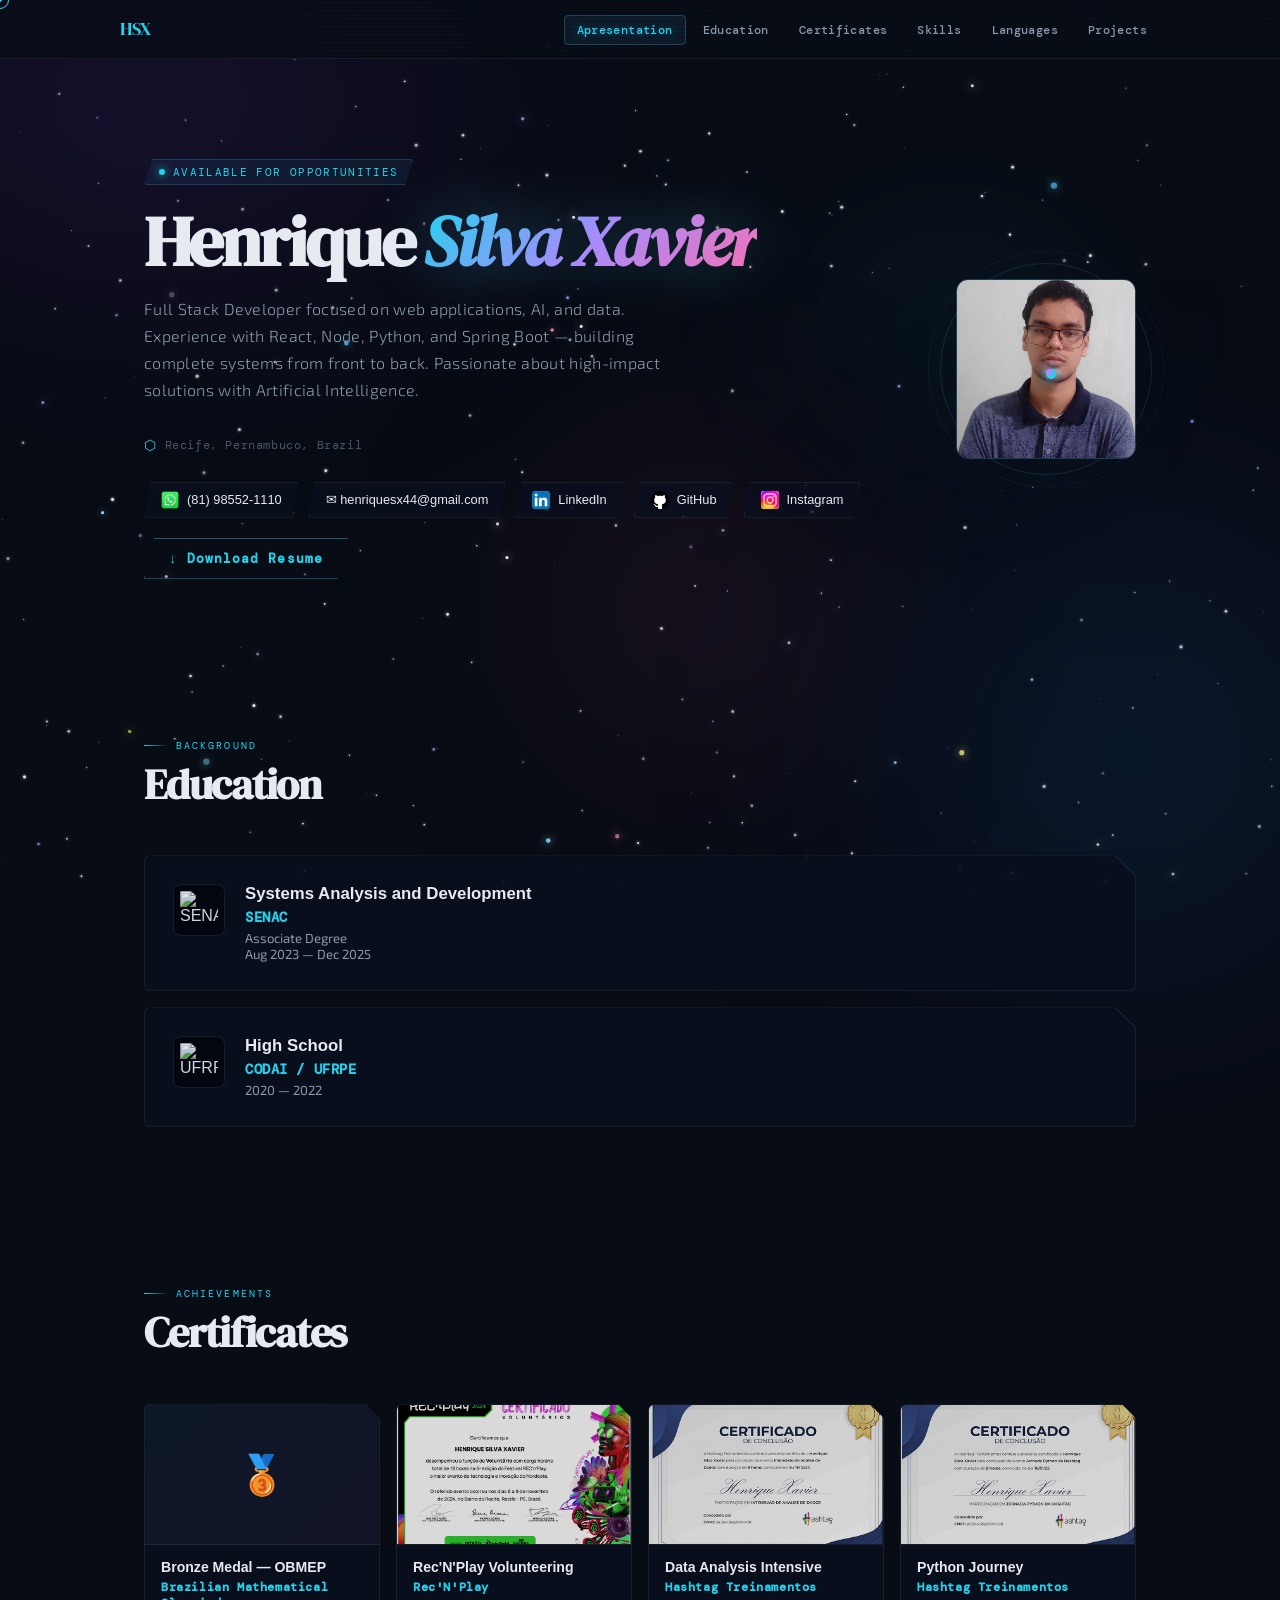
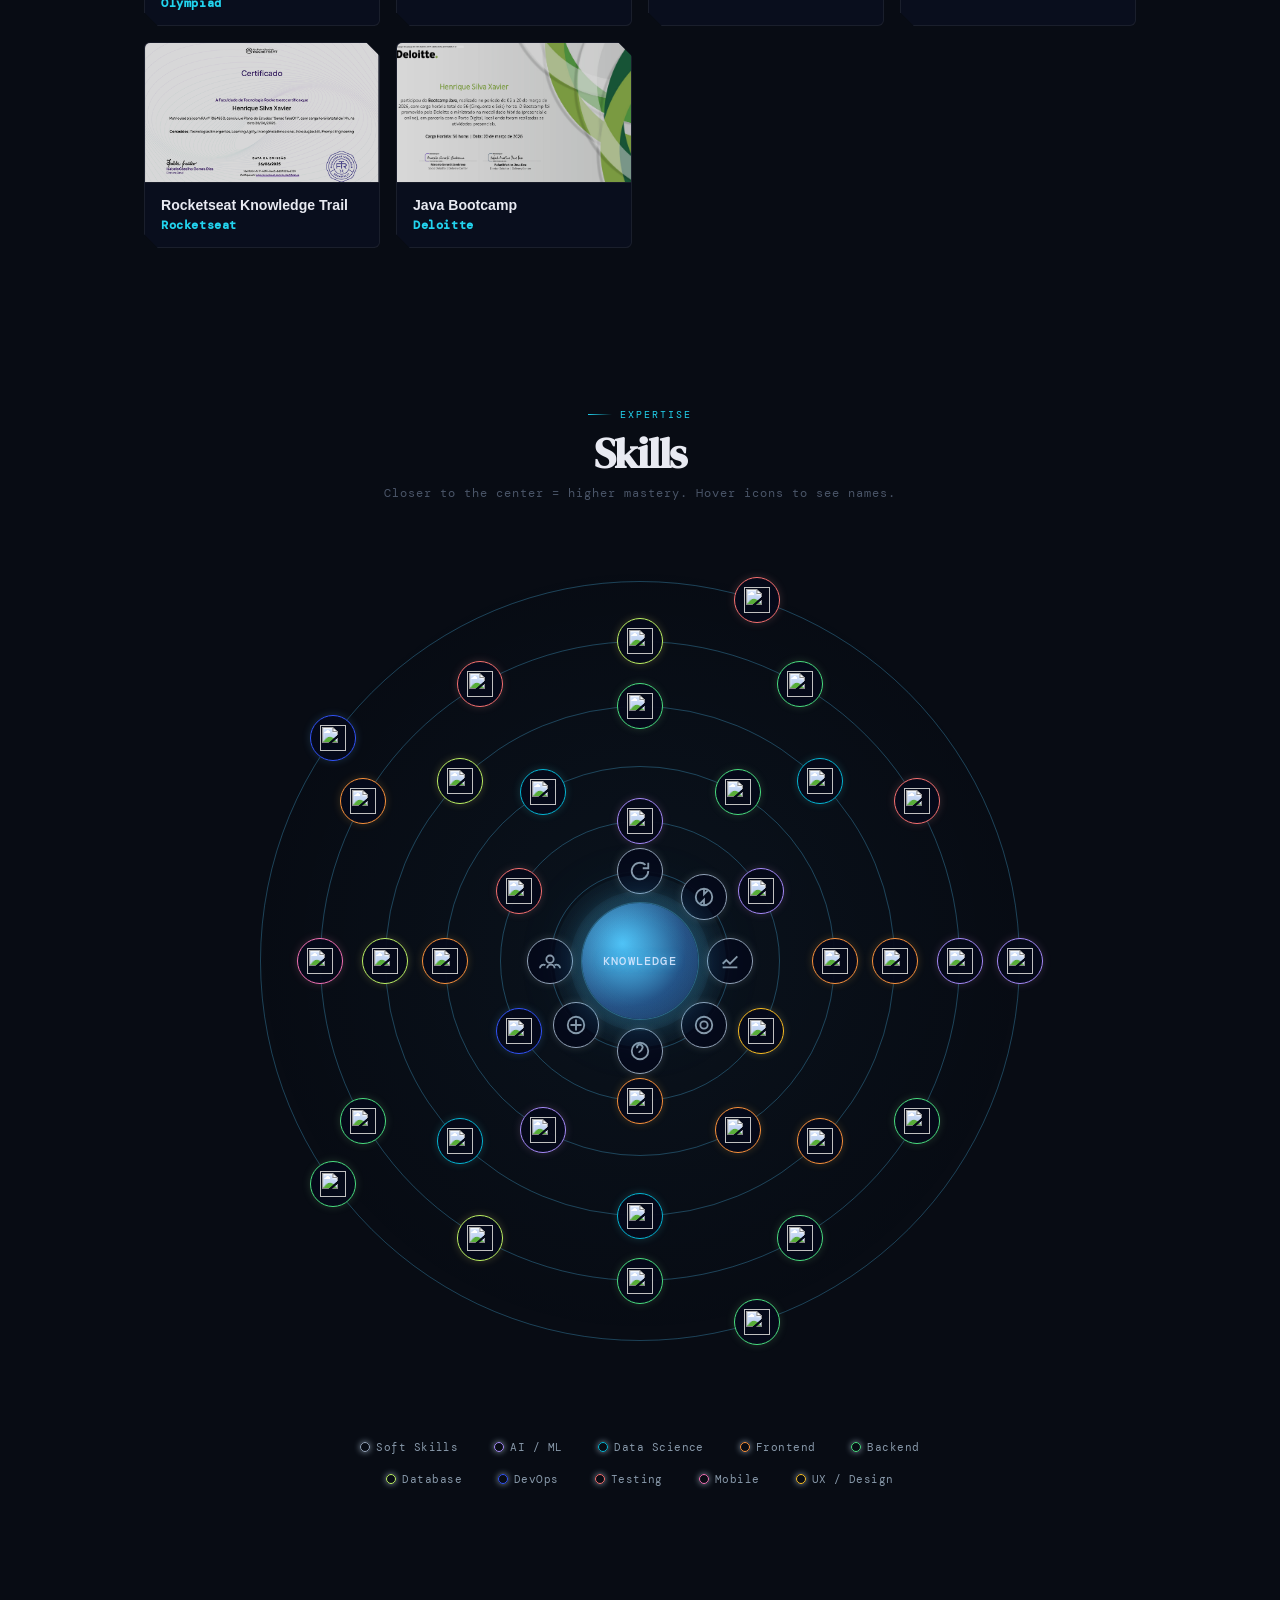
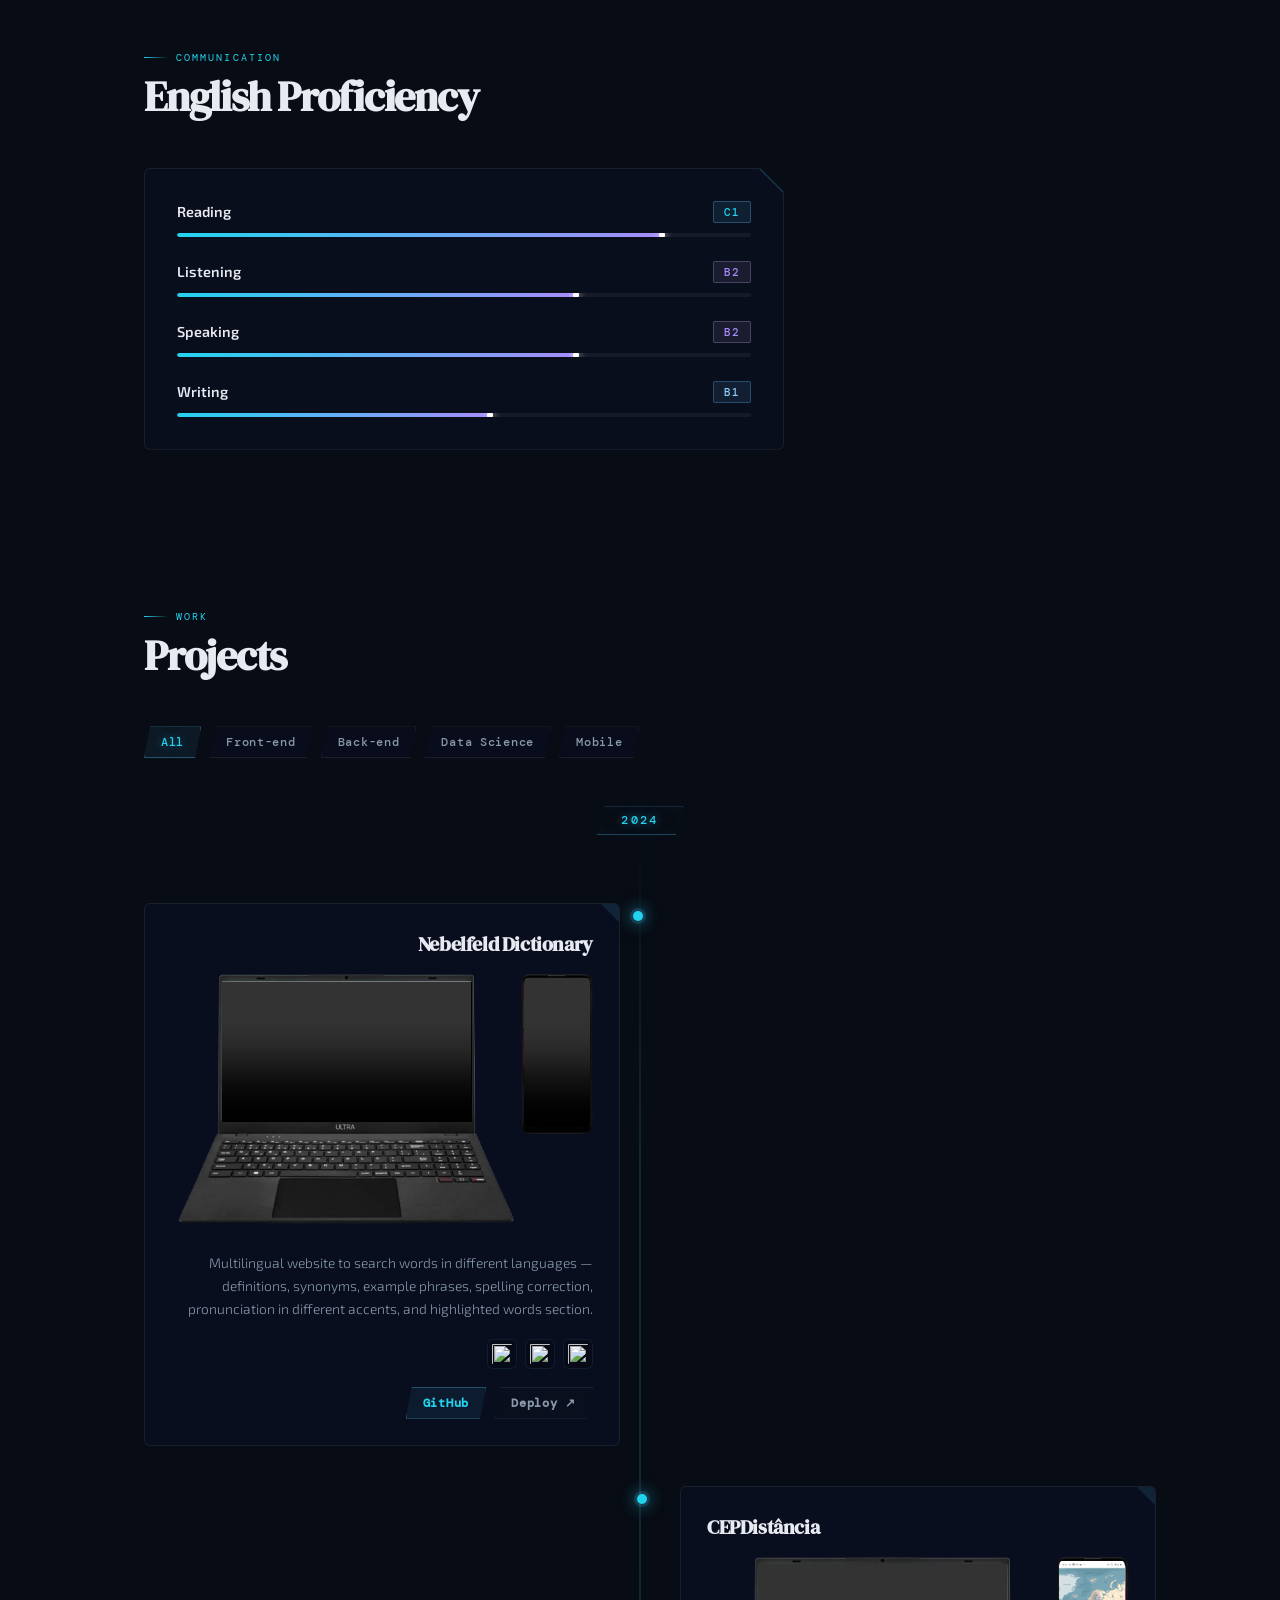
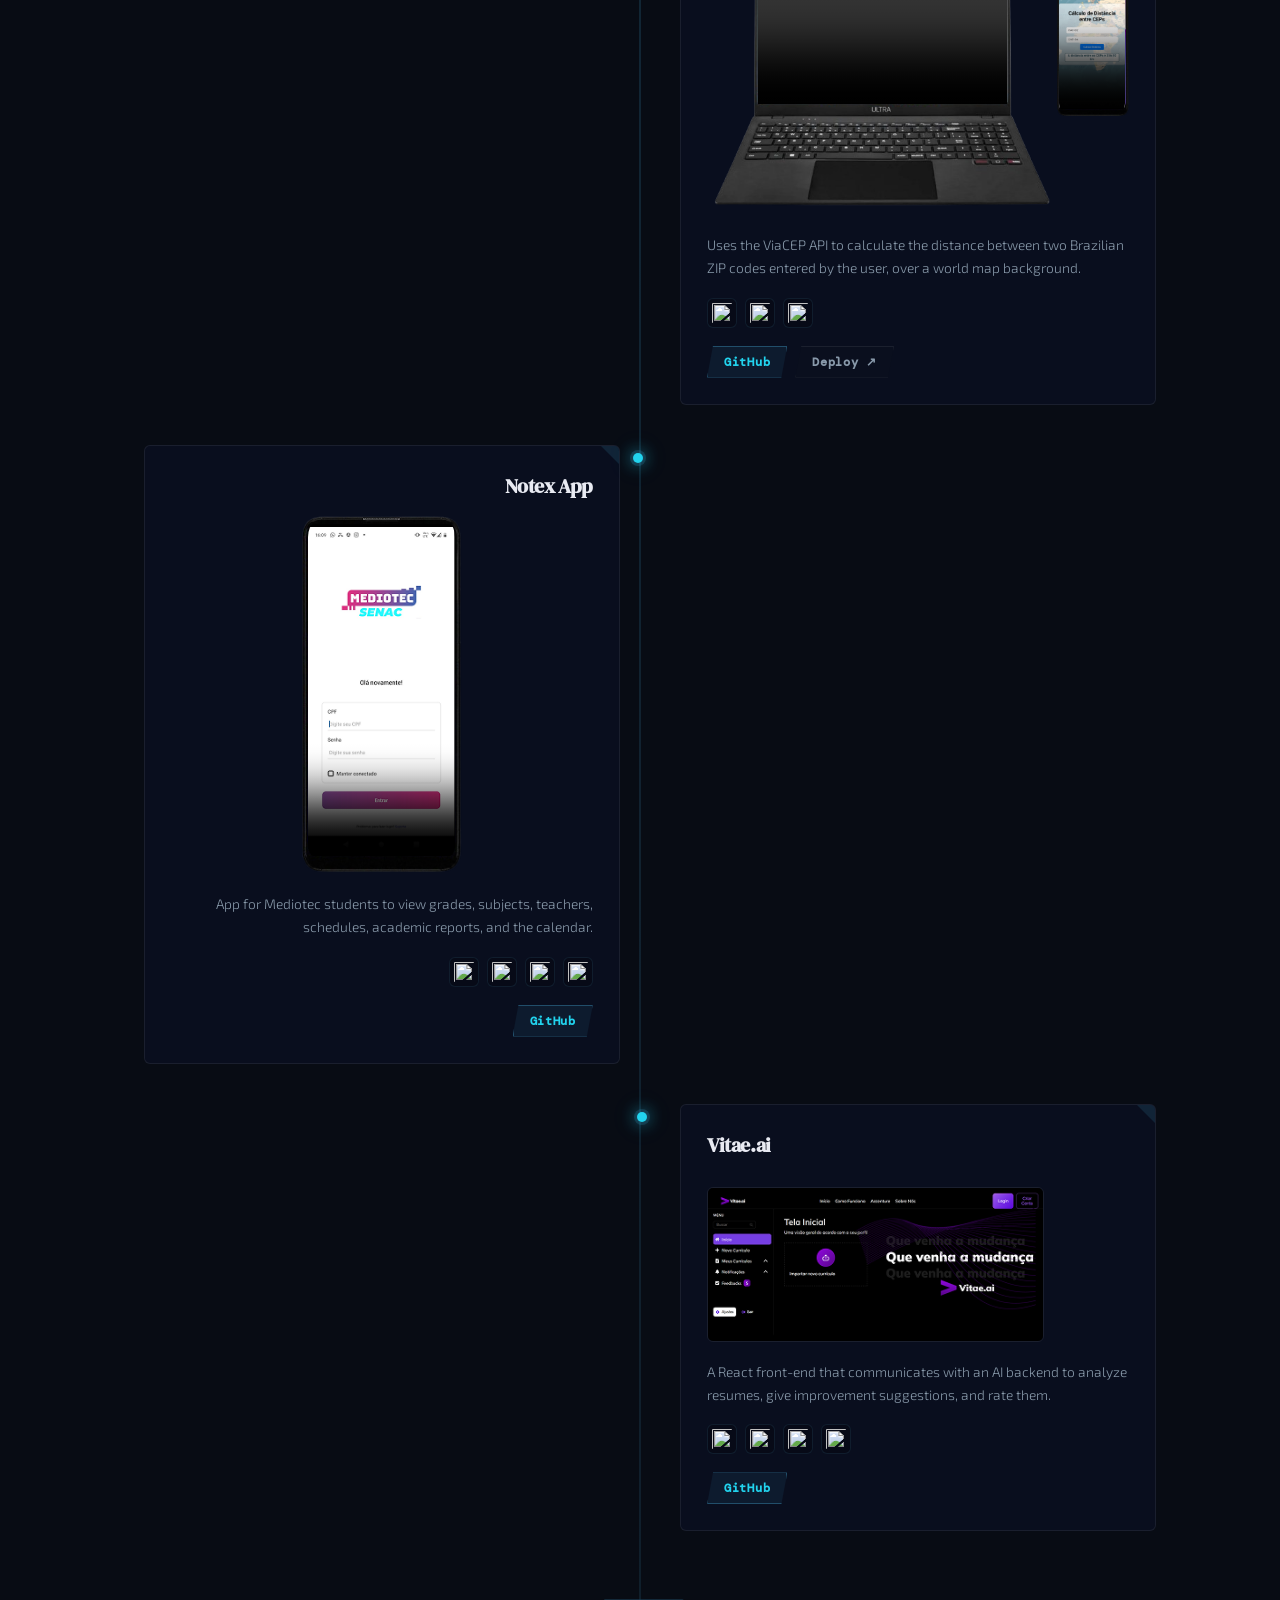
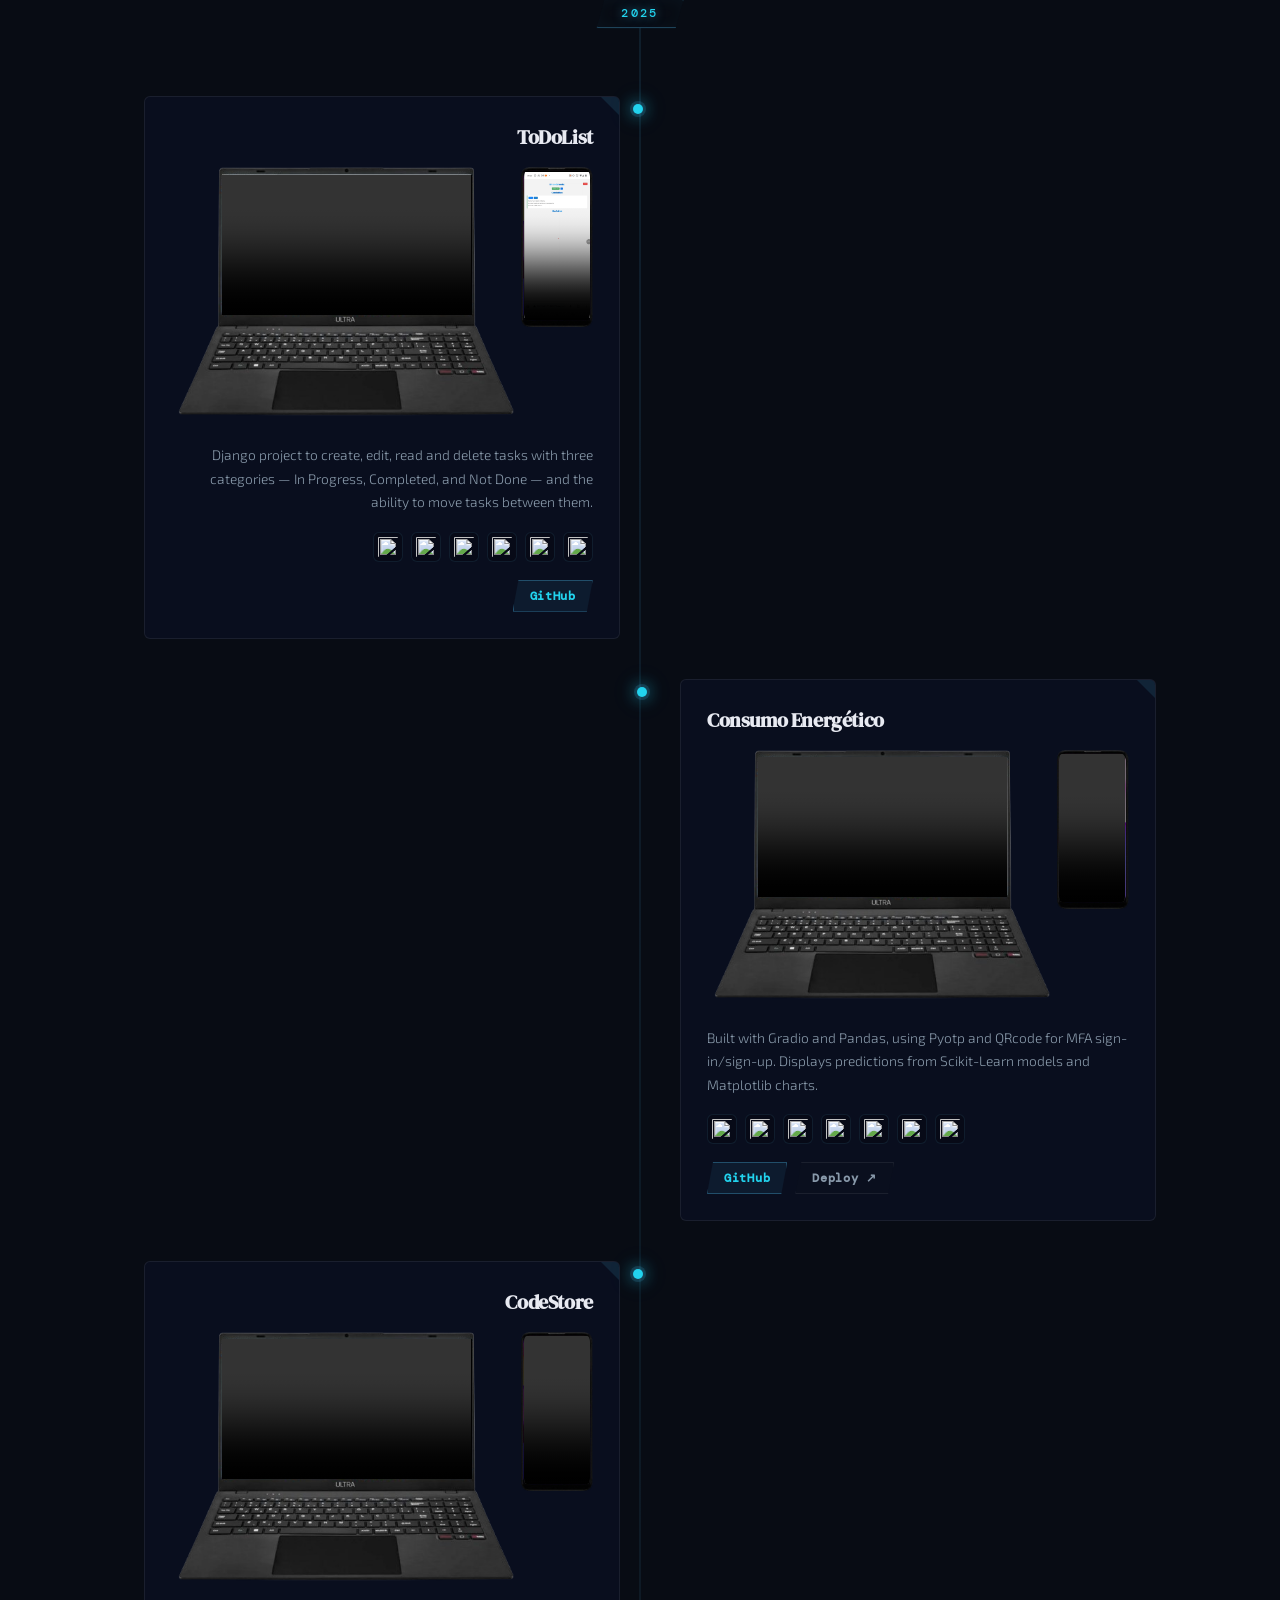
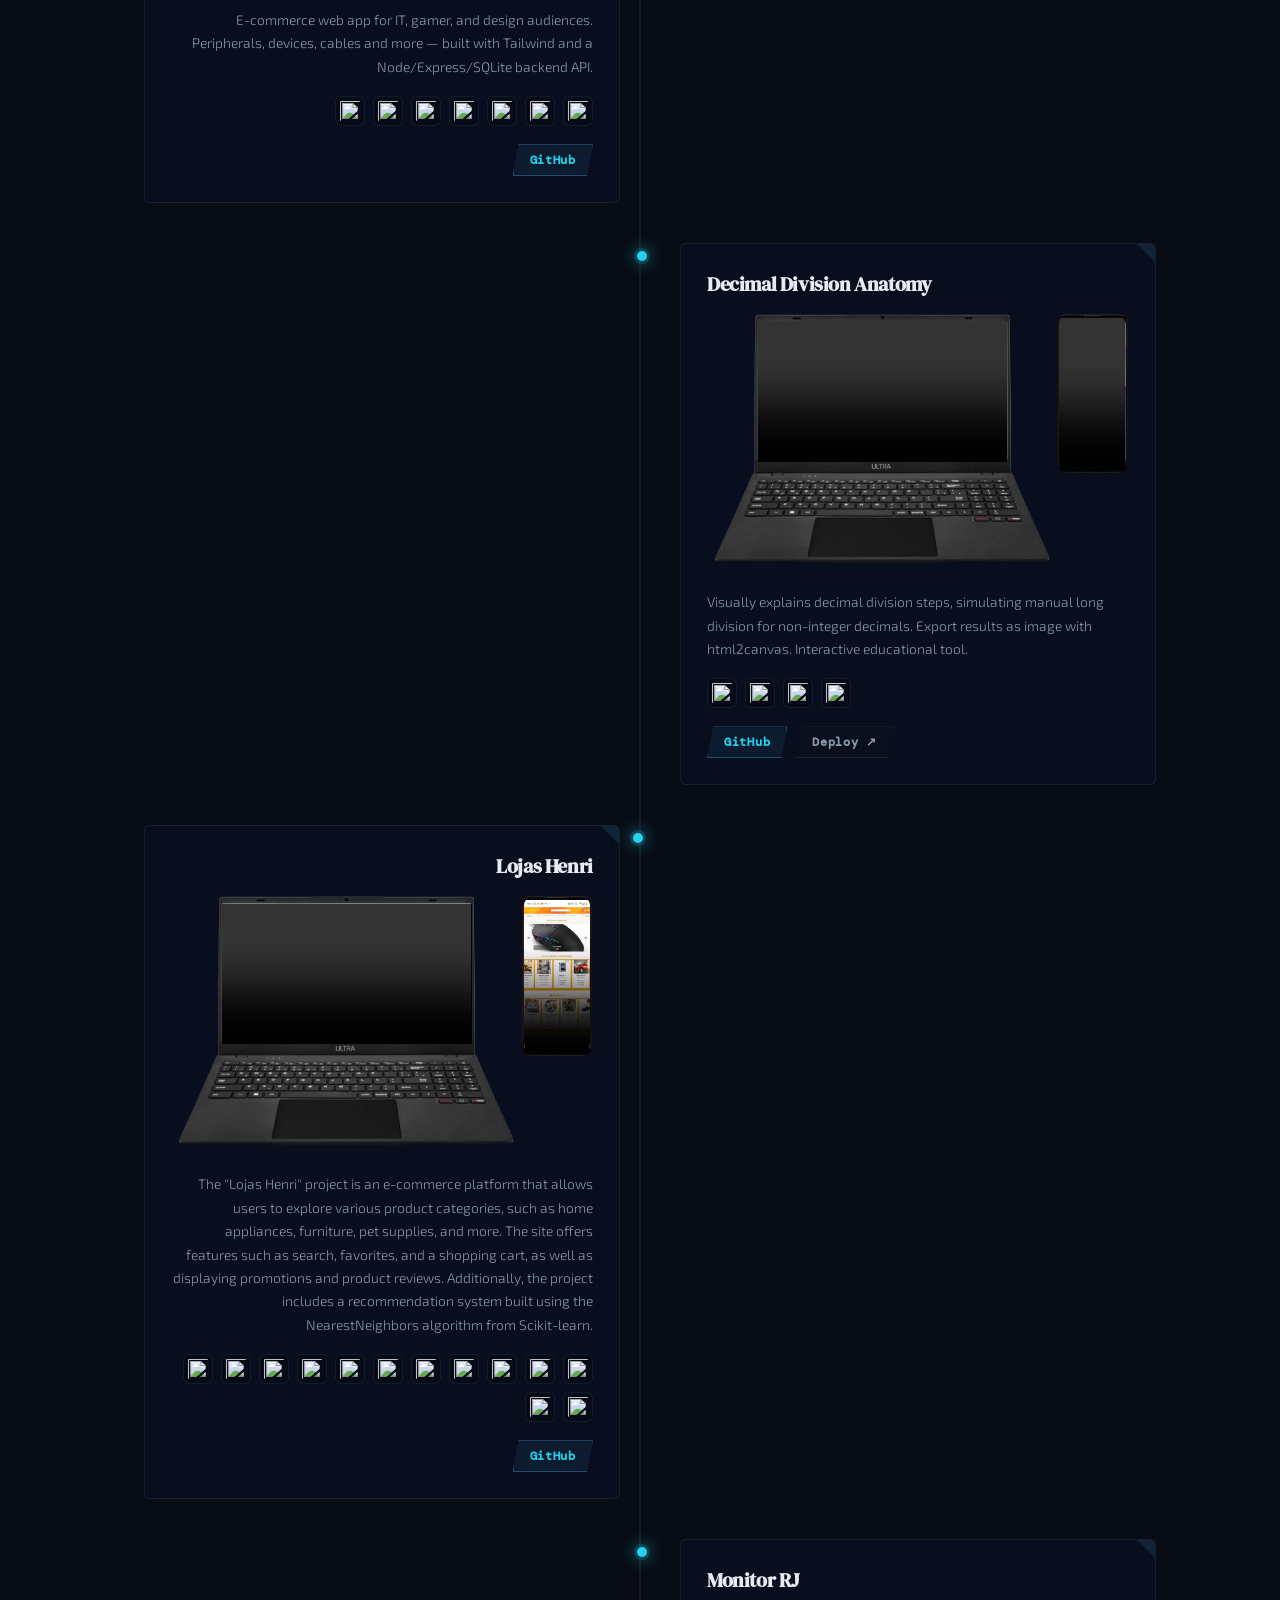
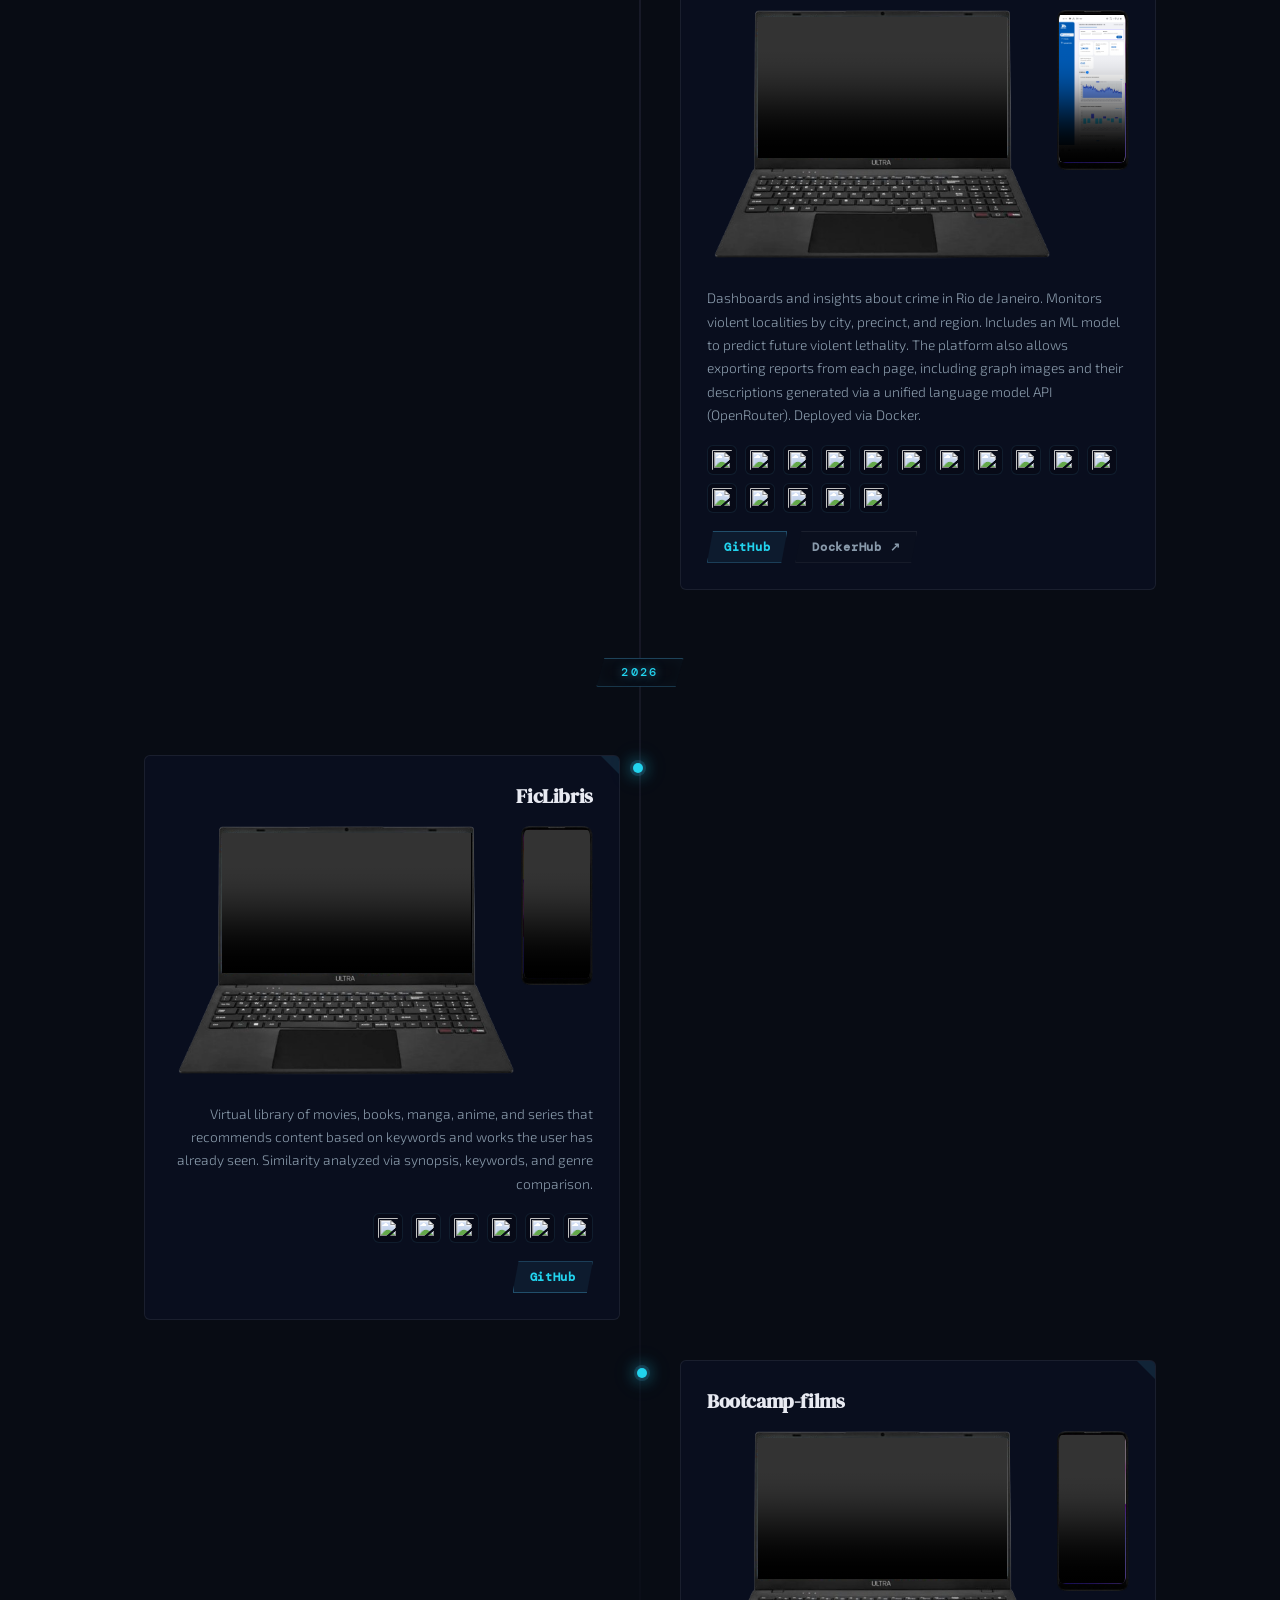
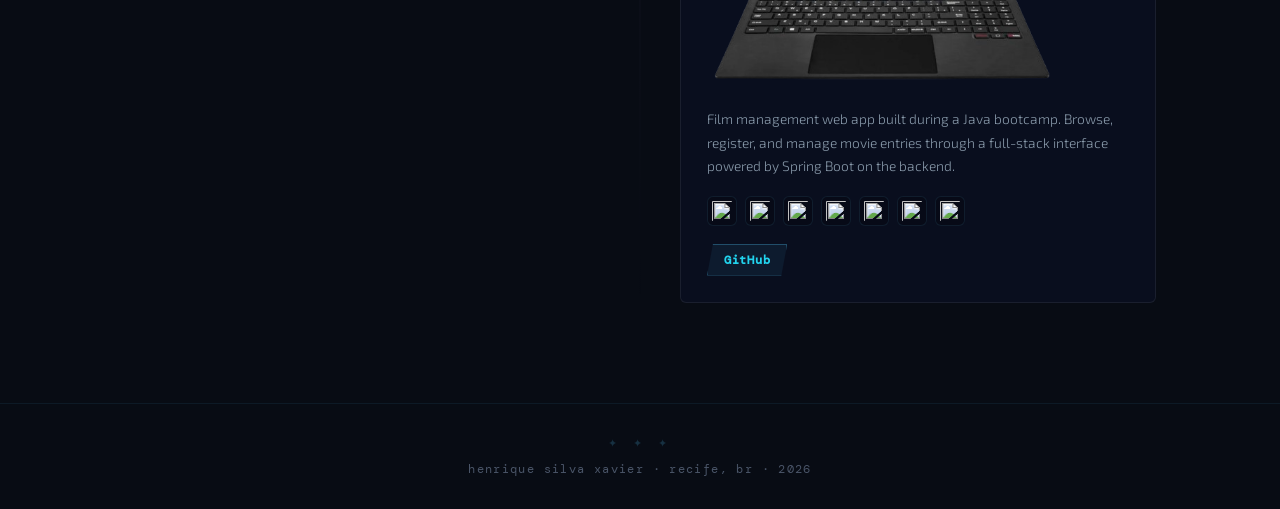
==== commit 6575be29: "Substituição do nav-brand" ====
--- a/index.html
+++ b/index.html
@@ -183,9 +183,10 @@
 ───────────────────────────────────────────────── */
 nav {
   position: sticky; top: 0; z-index: 100;
-  backdrop-filter: blur(24px) saturate(1.4);
-  background: rgba(3,5,15,.75);
-  border-bottom: 1px solid rgba(79,195,247,.12);
+  backdrop-filter: blur(20px);
+  background: rgba(8,12,20,.8);
+  border-bottom: 1px solid var(--border);
+  padding: 0 24px;
 }
 
 /* scanline effect on nav */
@@ -203,17 +204,10 @@
 }
 
 .nav-brand {
-  font-family: 'DM Mono', monospace;
-  font-size: 1rem; color: var(--cyan);
+  font-family: 'DM Serif Display', serif;
+  font-size: 1.1rem; color: var(--cyan);
   text-decoration: none;
-  letter-spacing: .25em;
-  text-shadow: 0 0 20px rgba(79,195,247,.6);
-  position: relative;
-}
-.nav-brand::before {
-  content: '◈ ';
-  opacity: .7;
-  animation: blink 2s ease-in-out infinite;
+  letter-spacing: -.5px;
 }
 
 .nav-links {
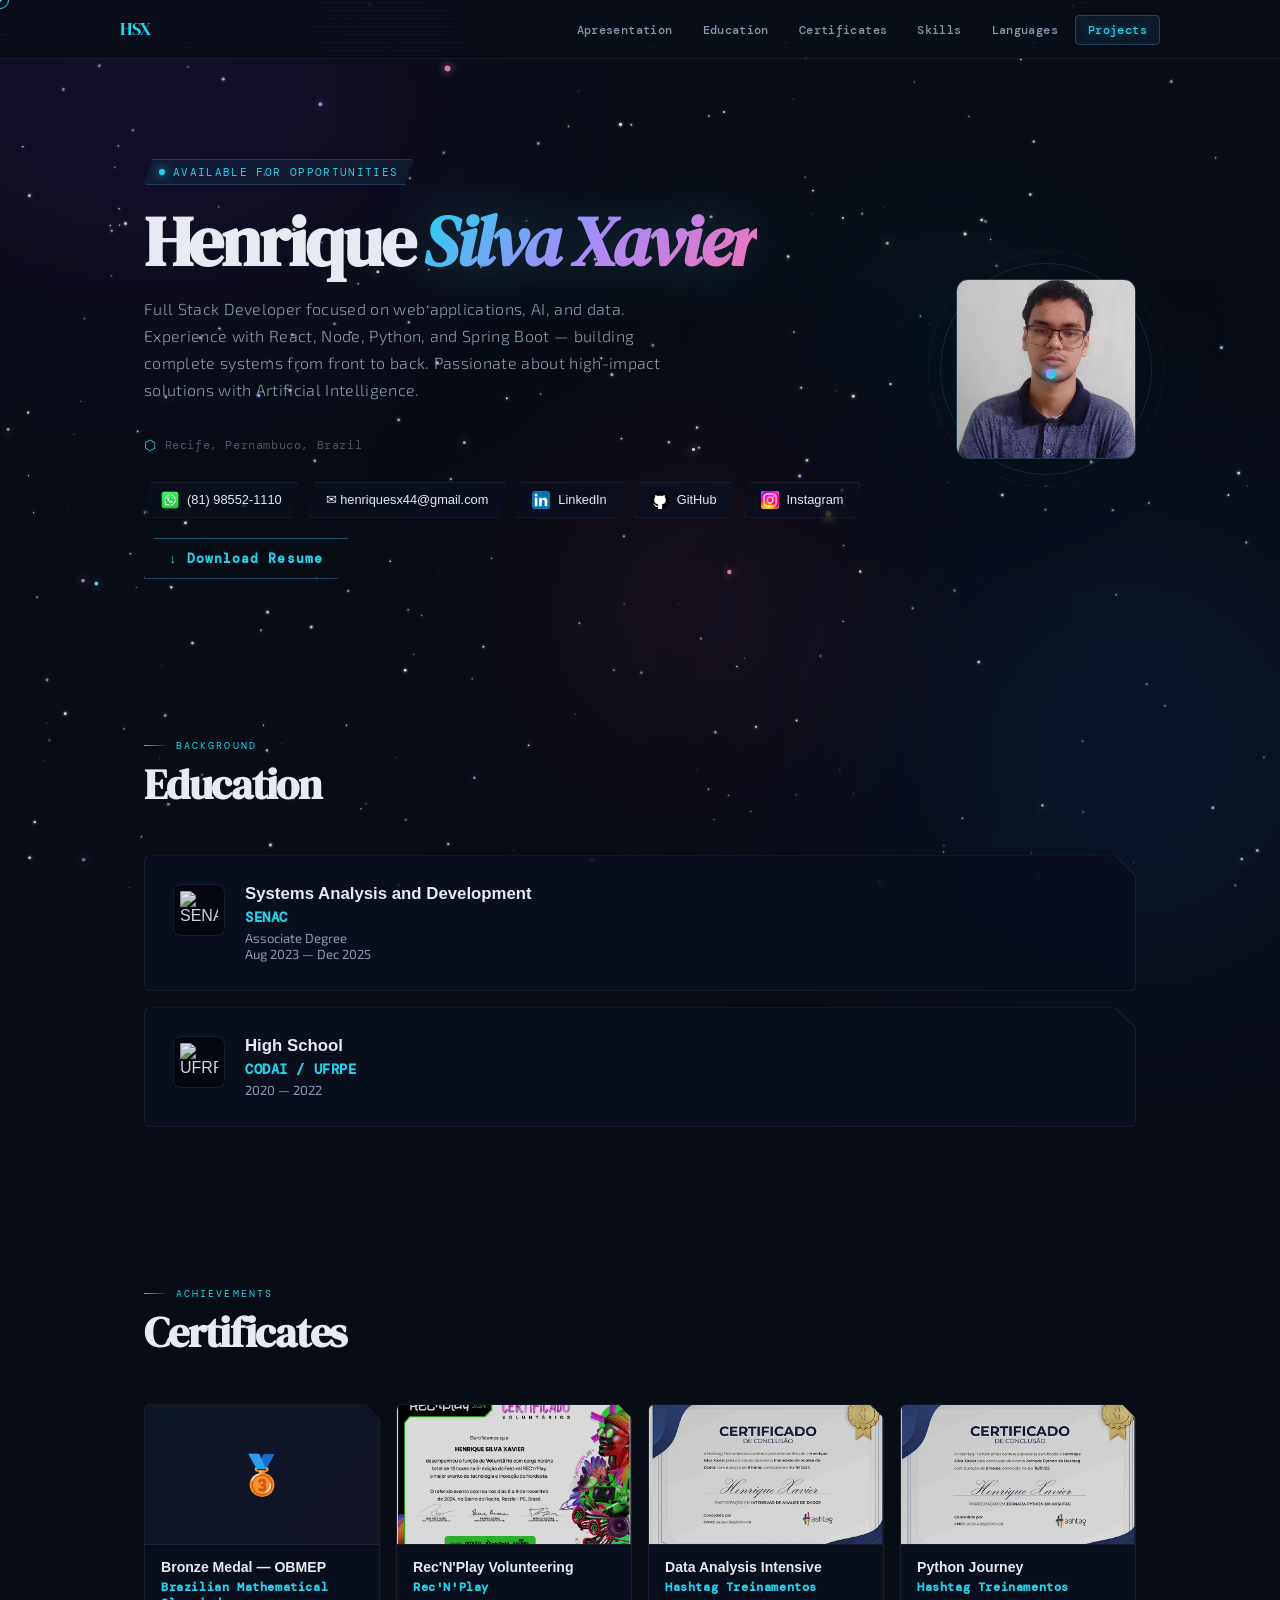
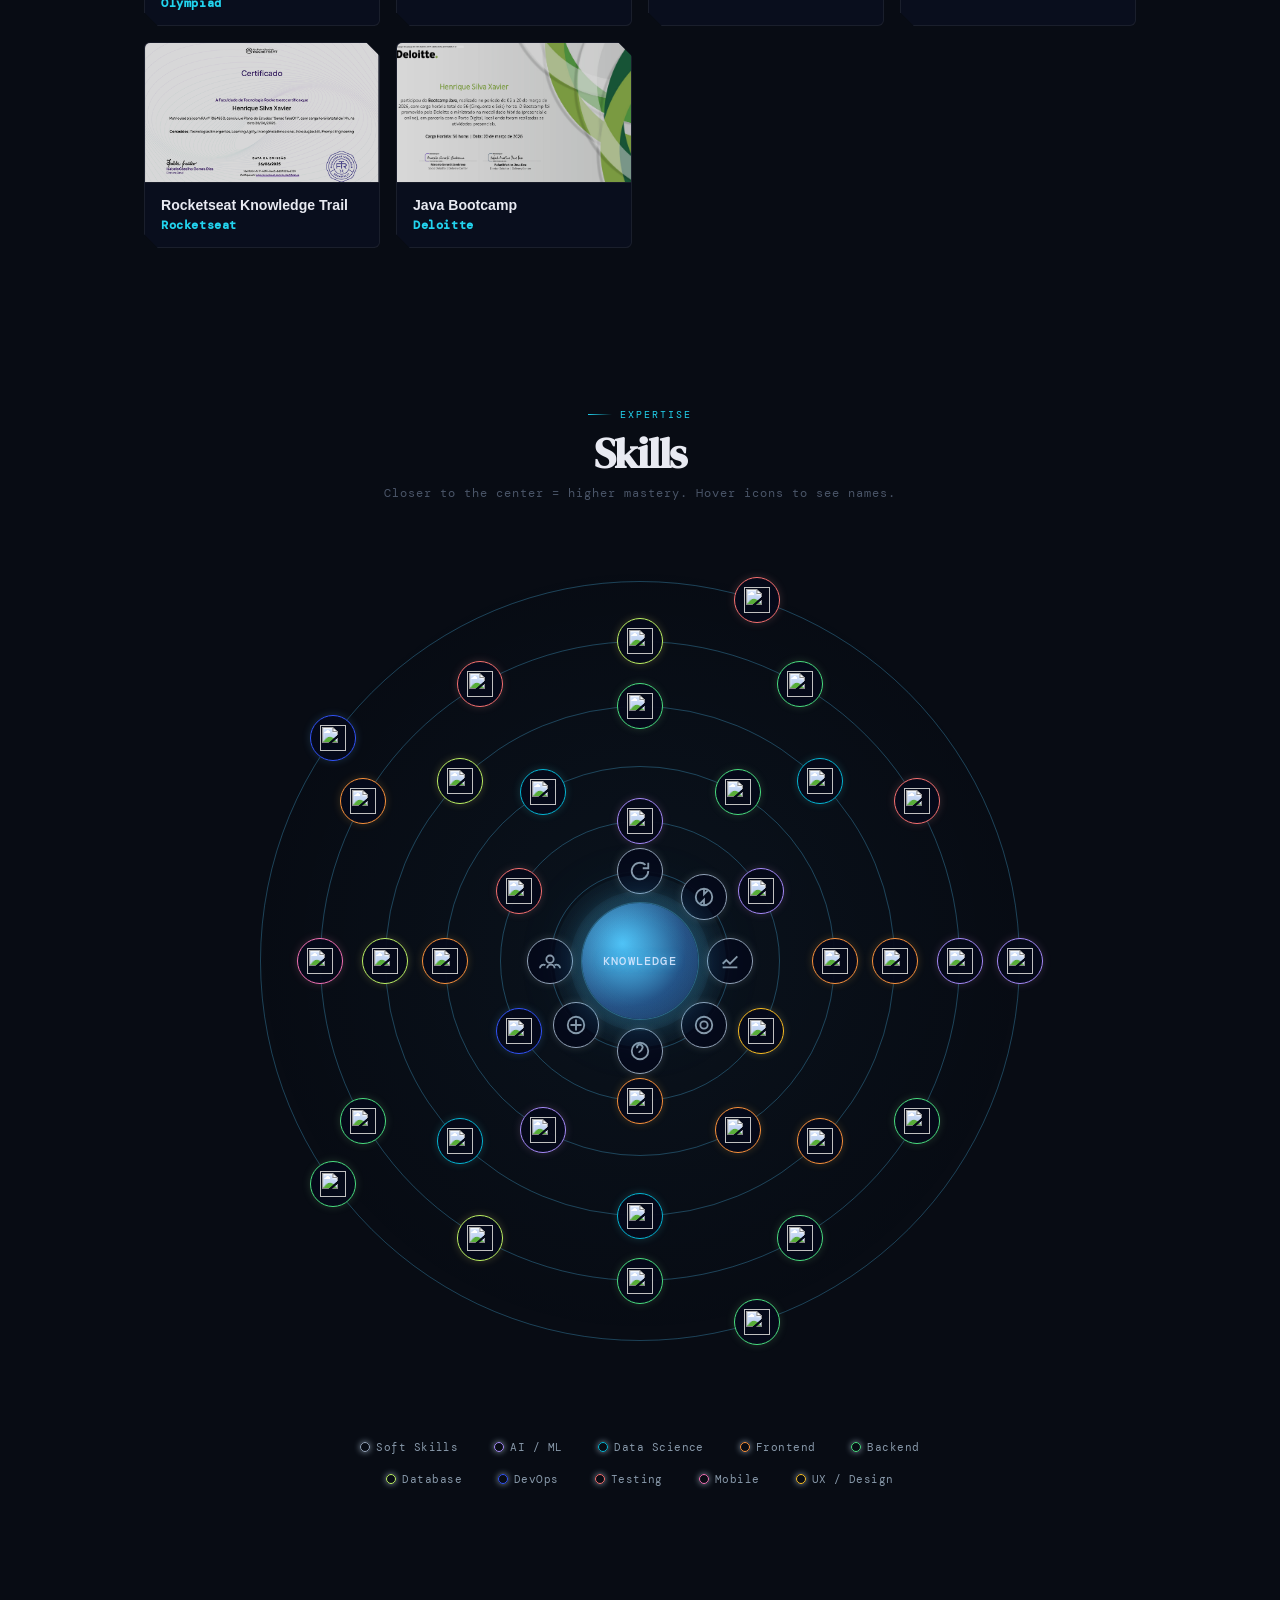
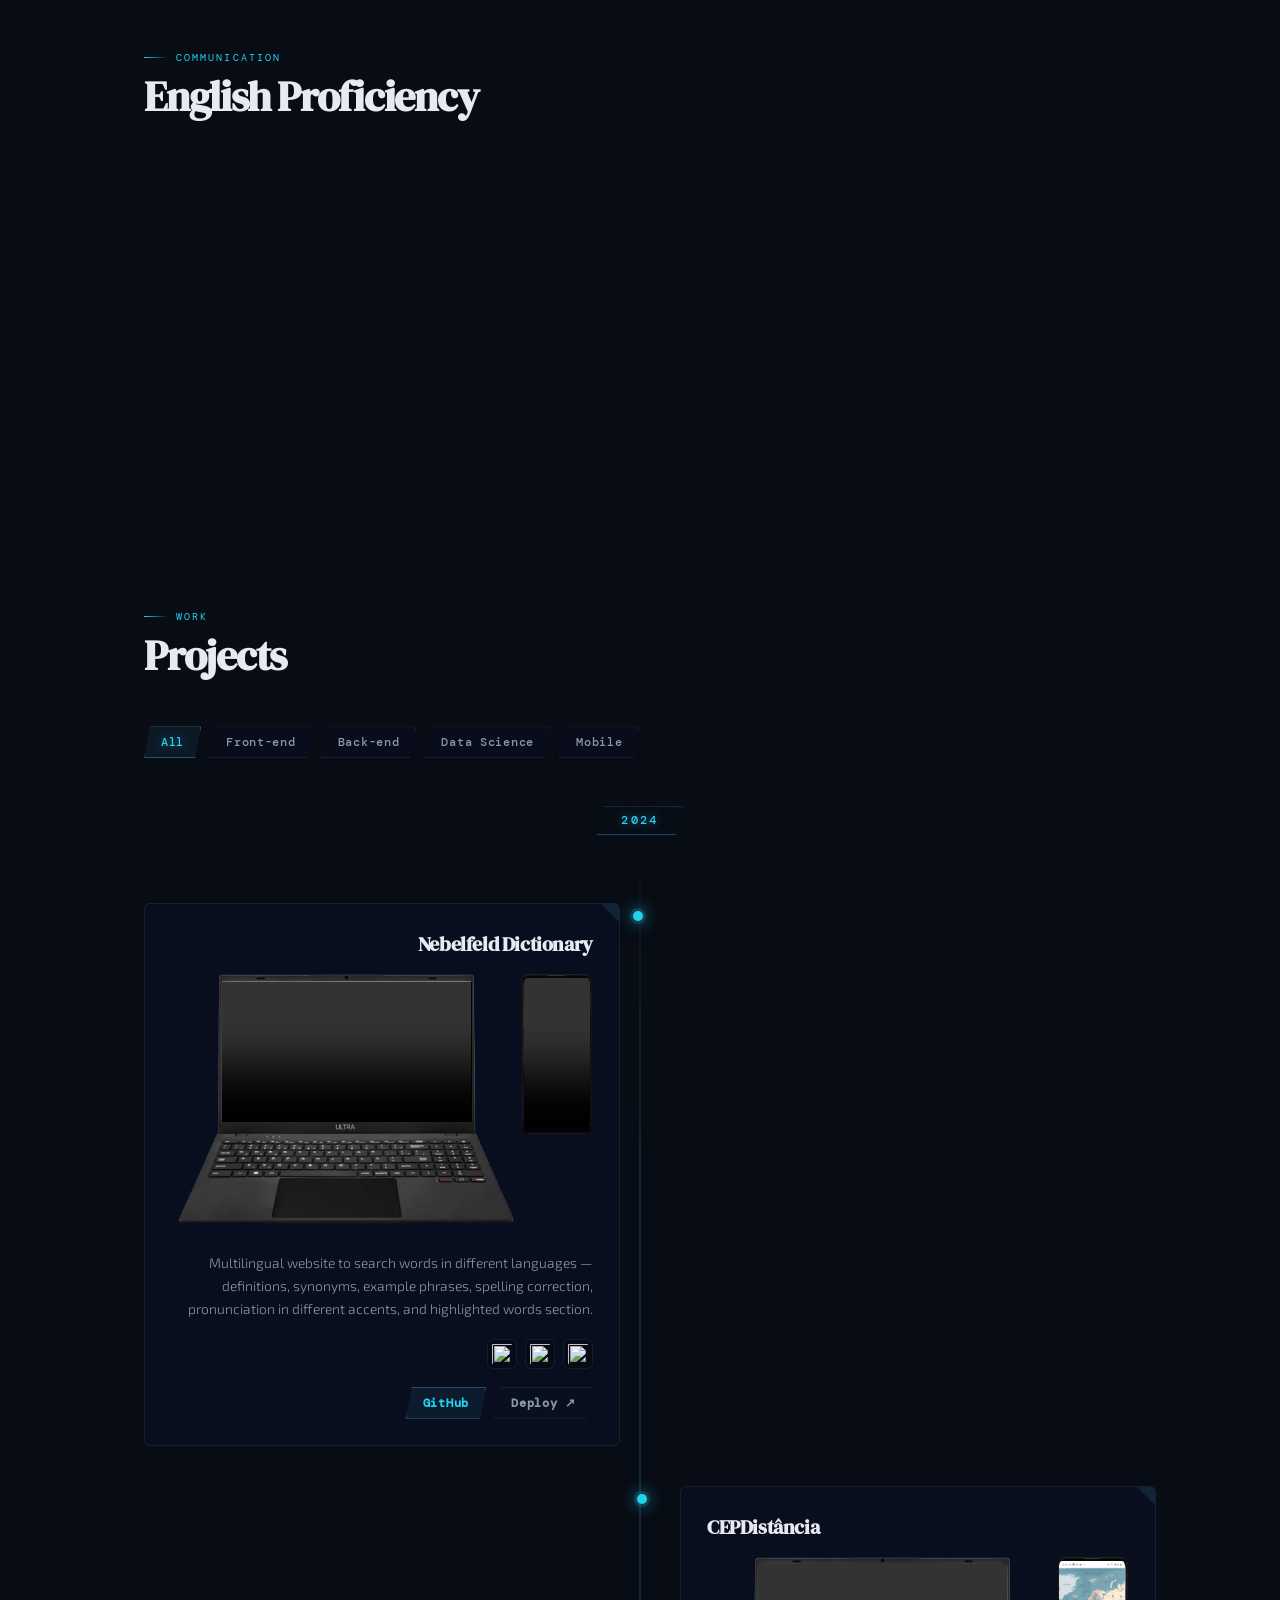
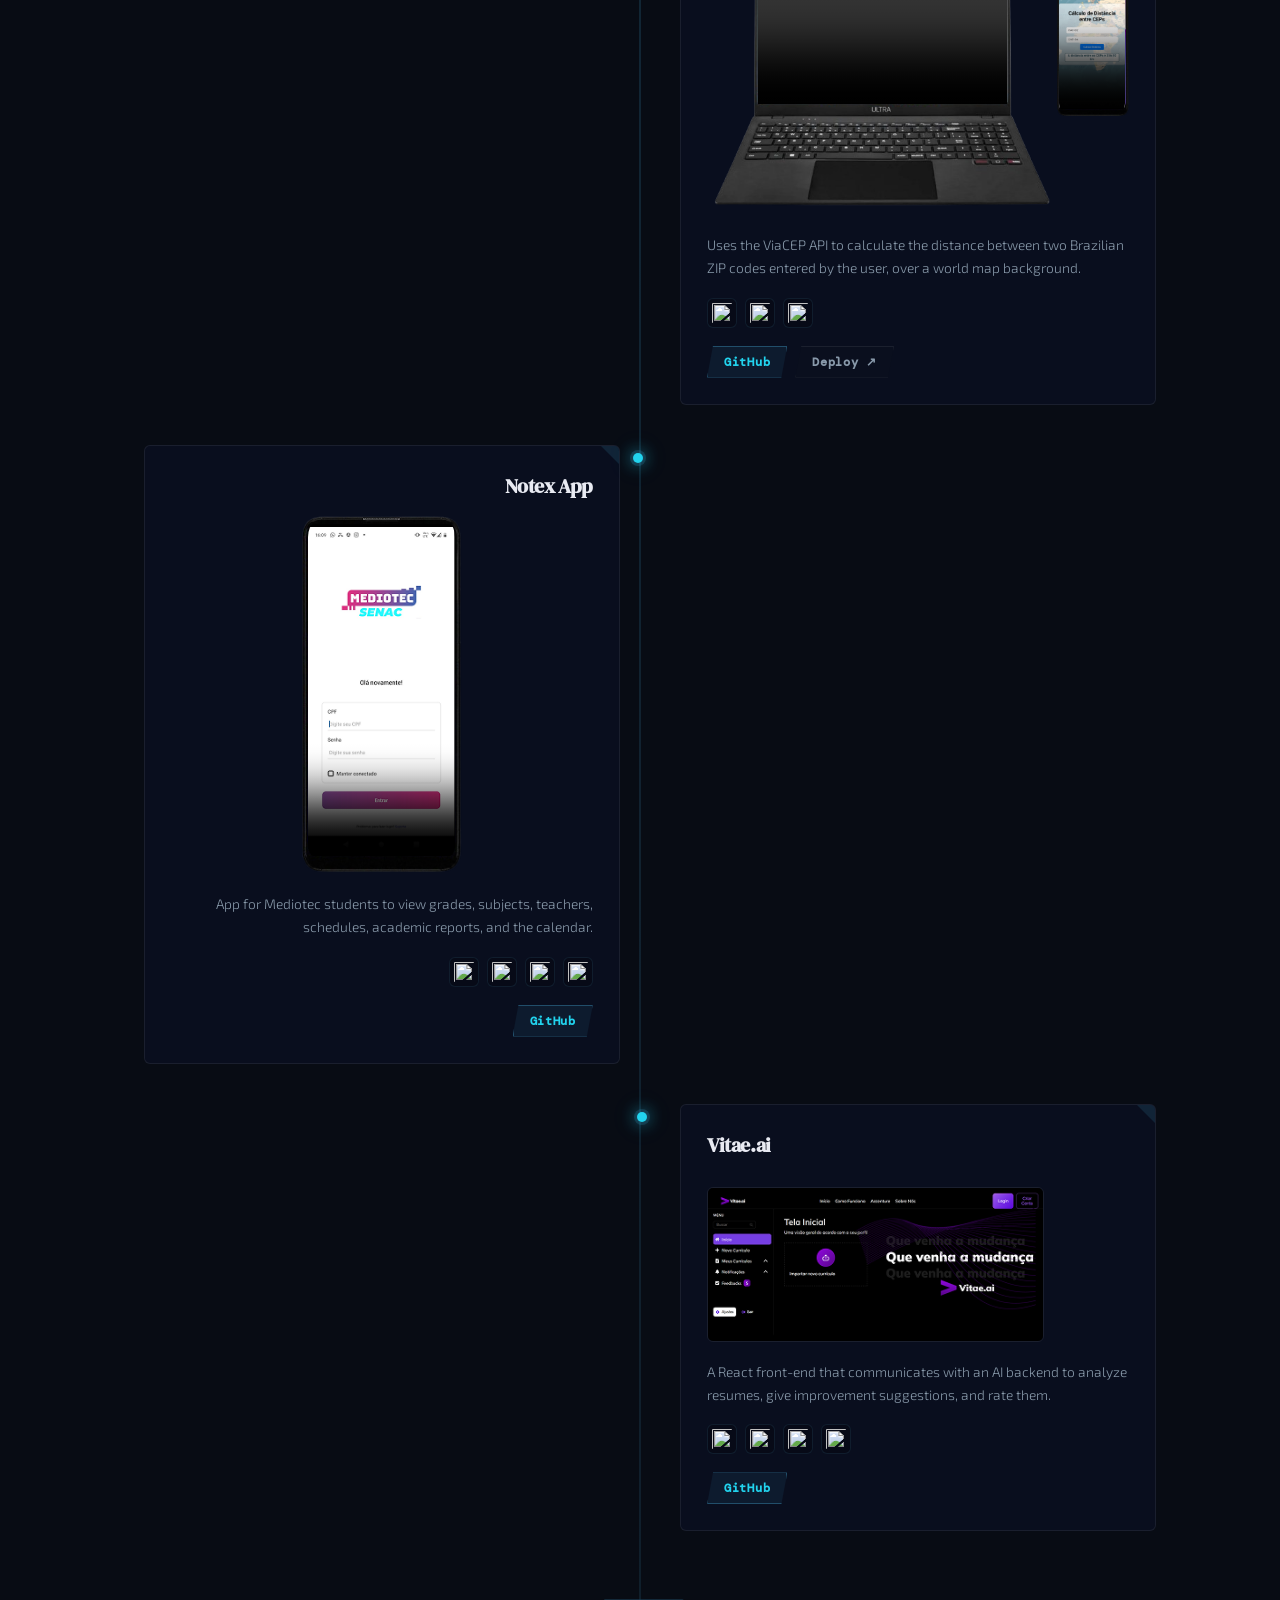
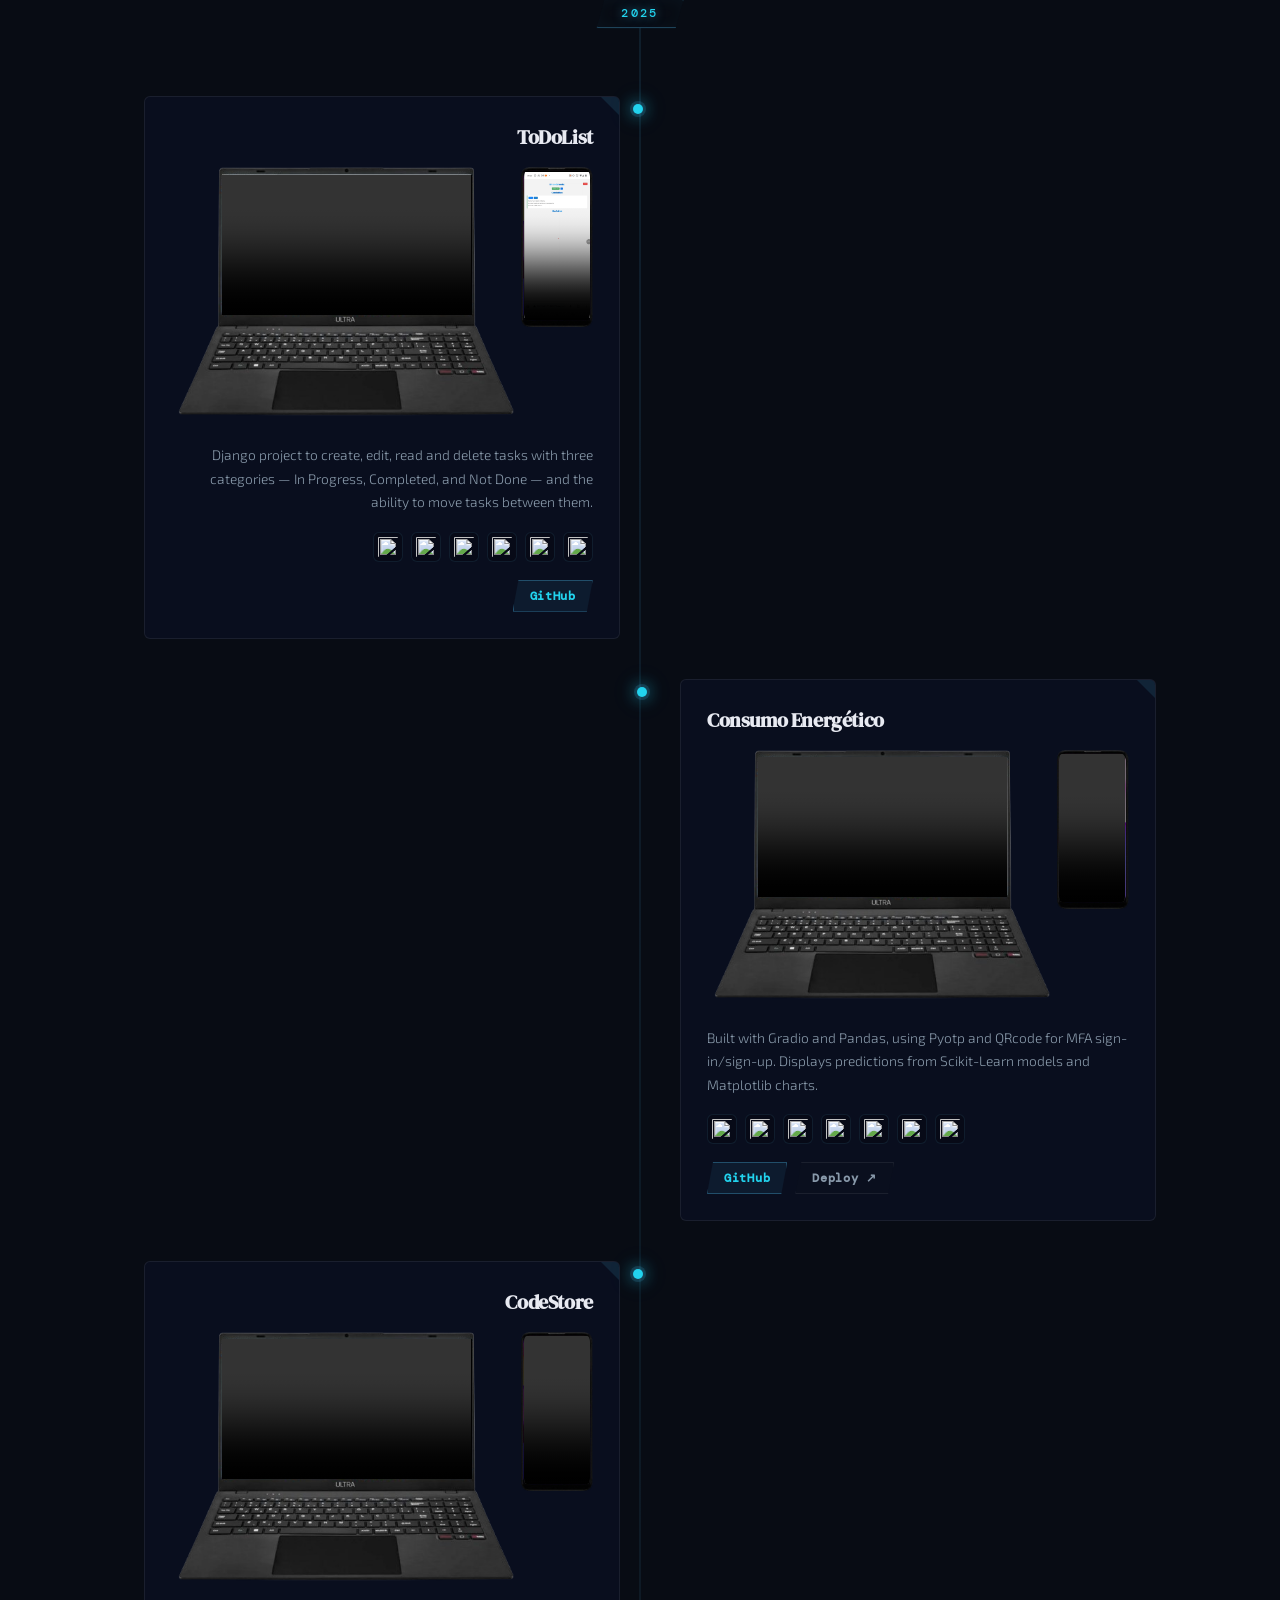
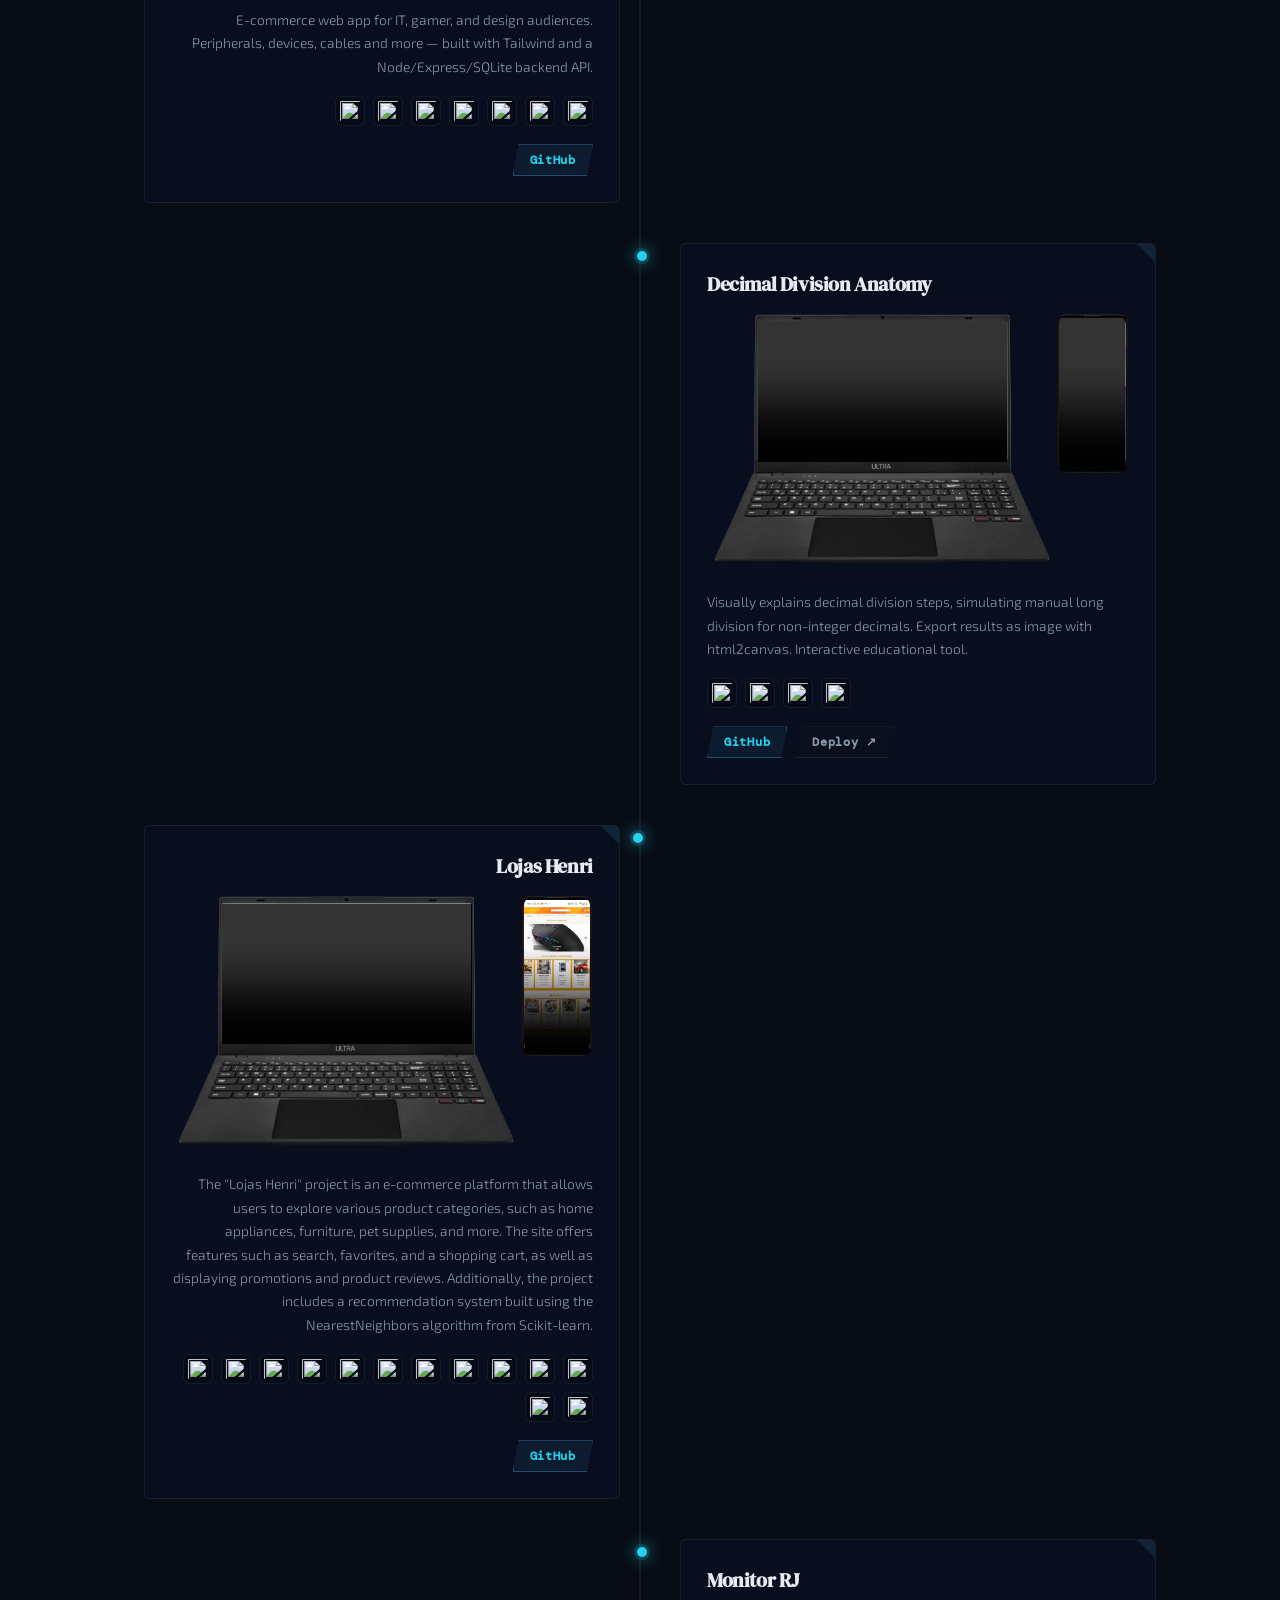
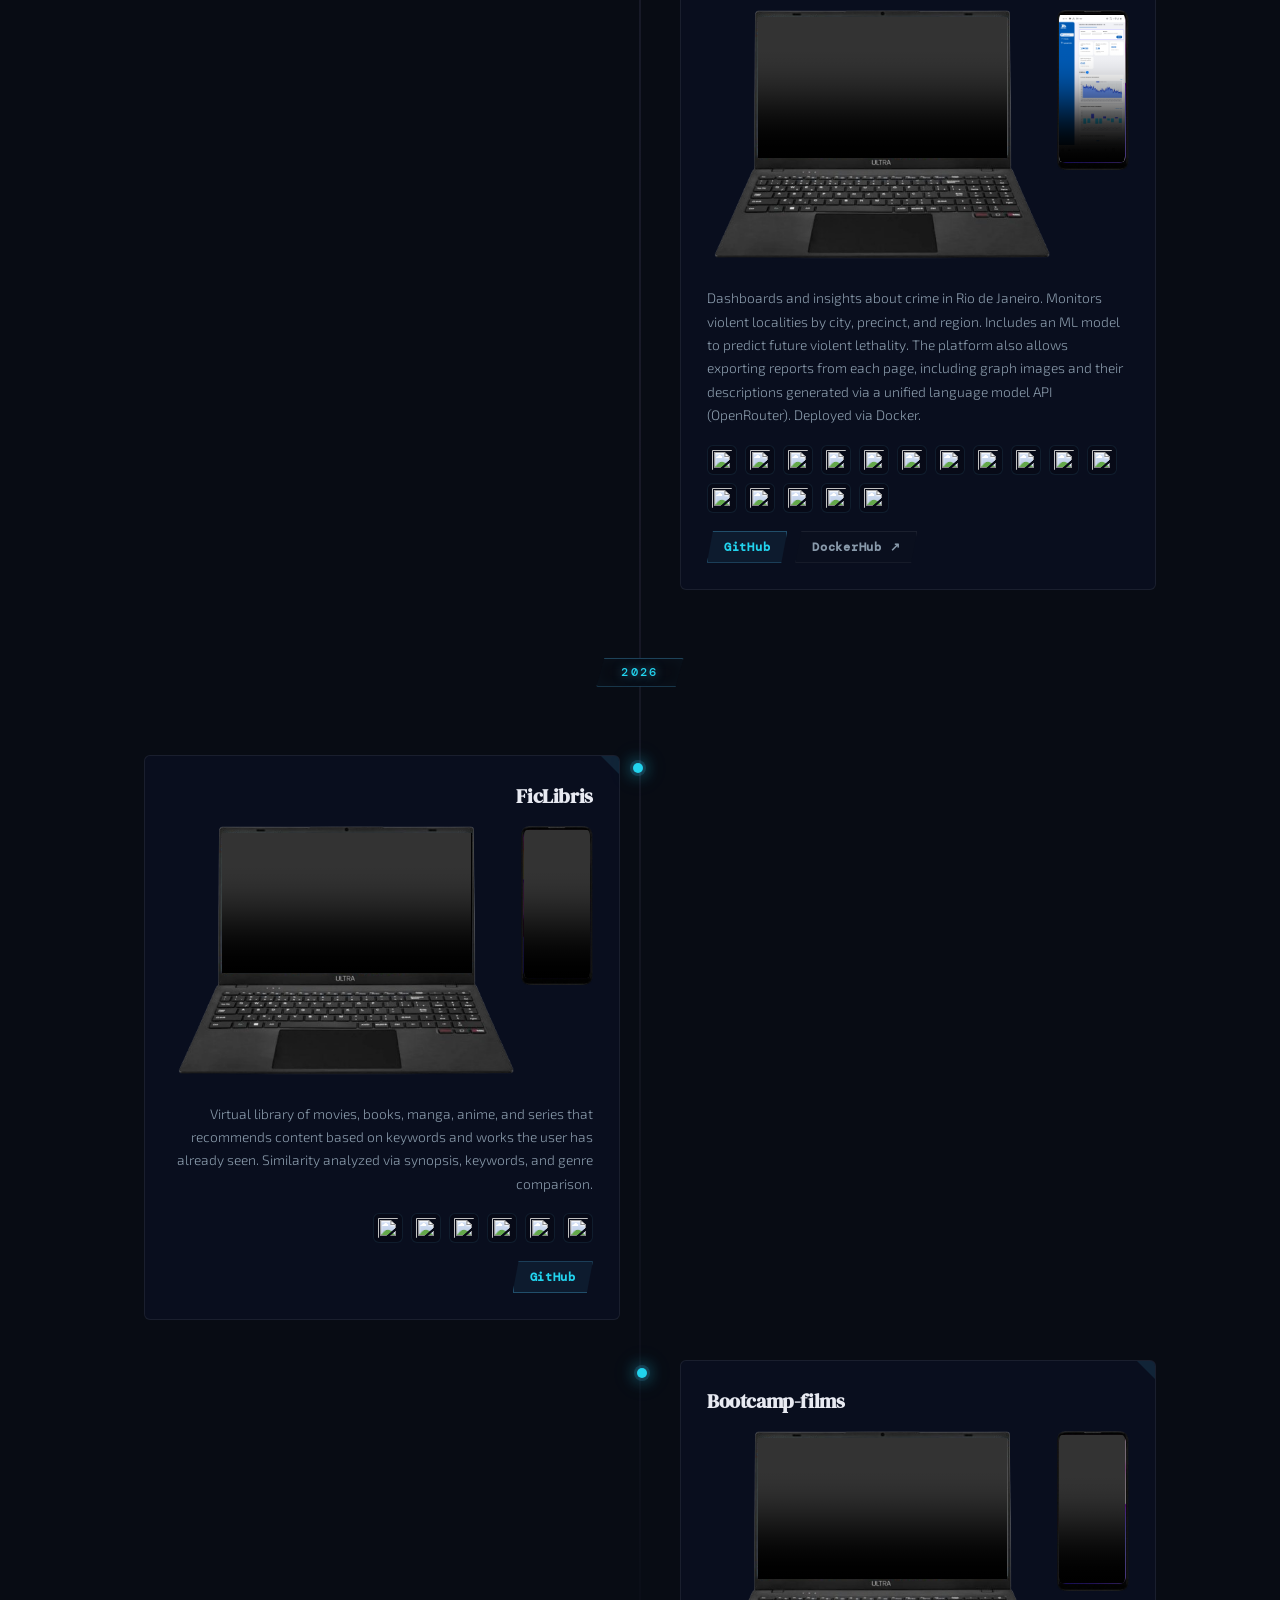
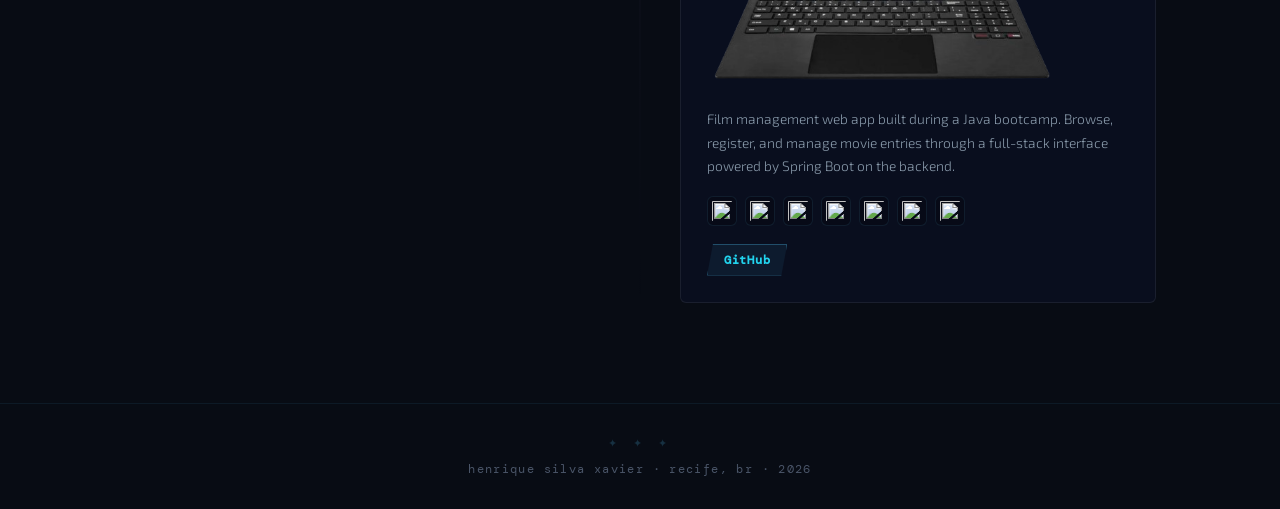
==== commit b2563277: "Correção no mobile-avatar" ====
--- a/index.html
+++ b/index.html
@@ -1099,15 +1099,6 @@
 
 .mobile-avatar .hero-avatar { width: 100%; height: 100%; border-radius: 12px; }
 
-.mobile-avatar::before {
-  content: '';
-  position: absolute; inset: 0;
-  border-radius: 12px;
-  background: linear-gradient(135deg, rgba(79,195,247,.25), rgba(179,157,219,.25));
-  z-index: 0;
-  animation: orbit-avatar 6s linear infinite;
-}
-
 .mobile-avatar .hero-avatar { position: relative; z-index: 1; }
 
 #full-name { display: flex; flex-wrap: wrap; gap: 9px; }
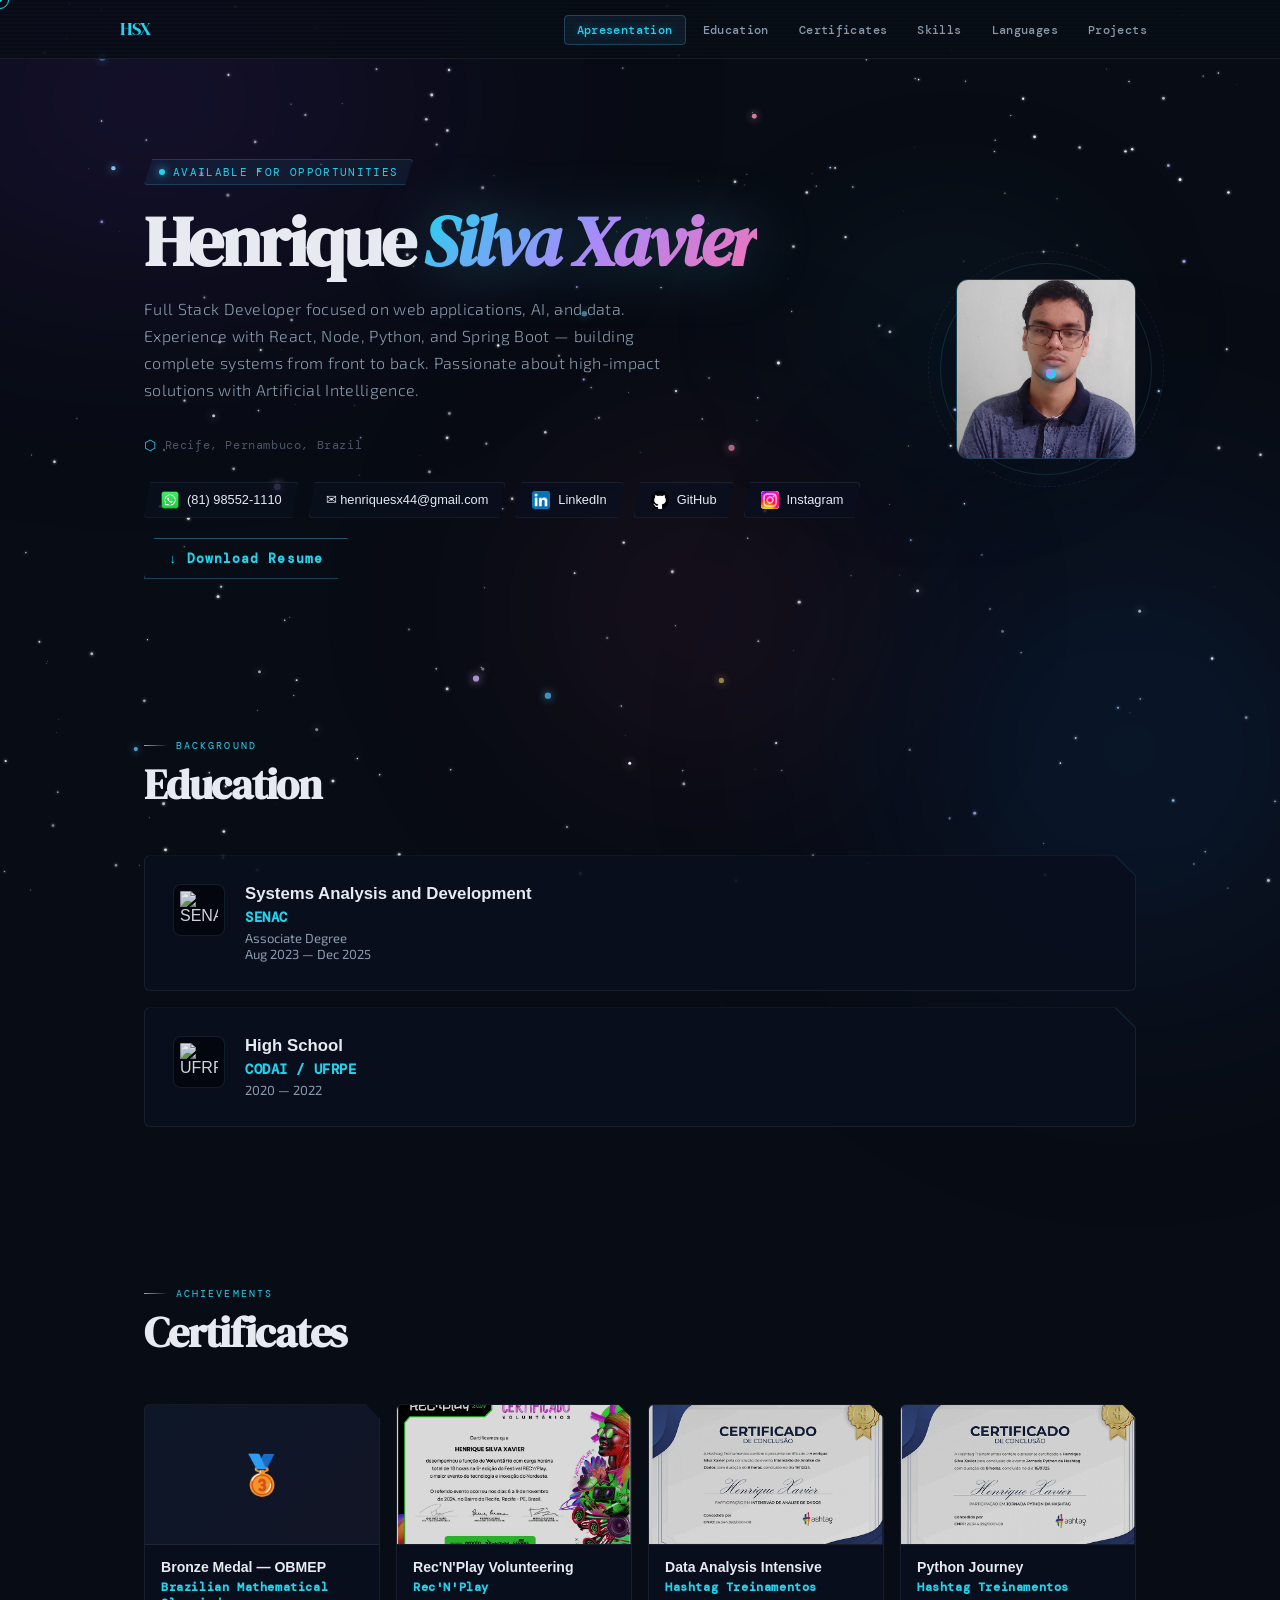
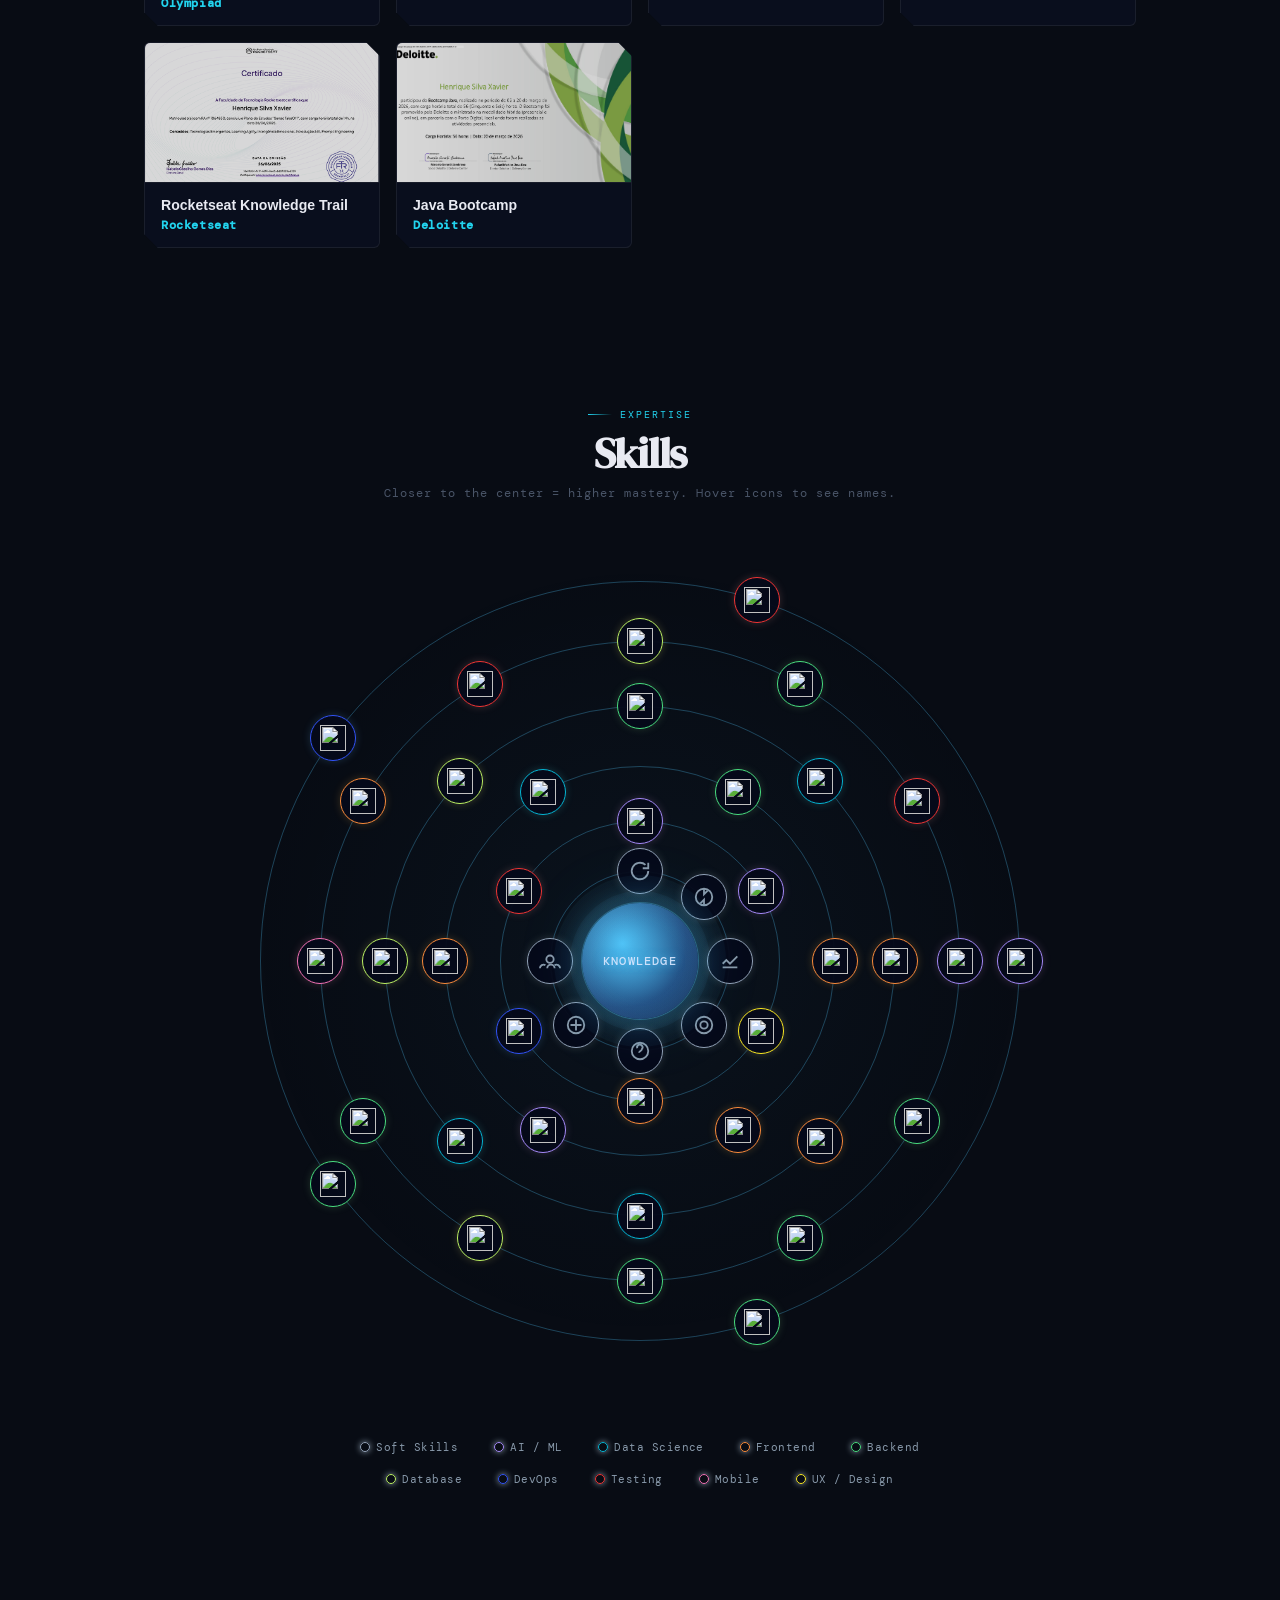
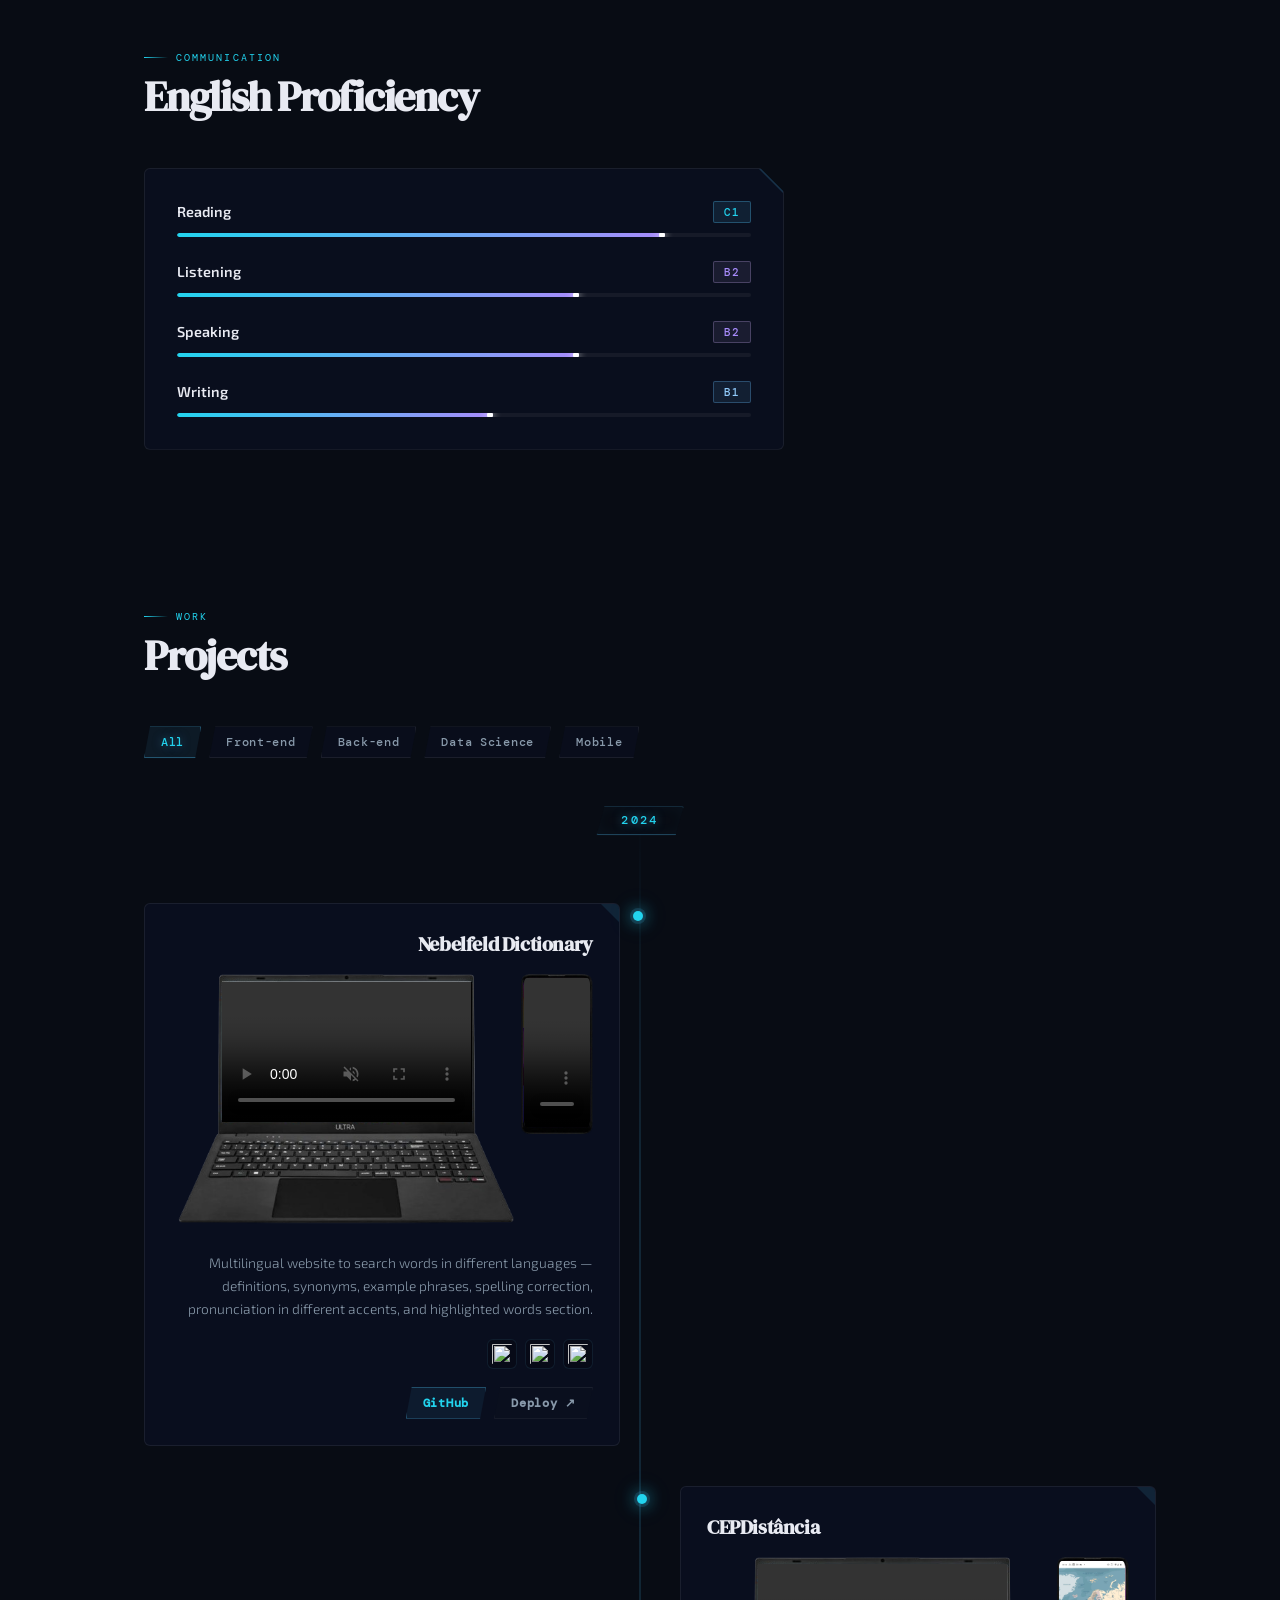
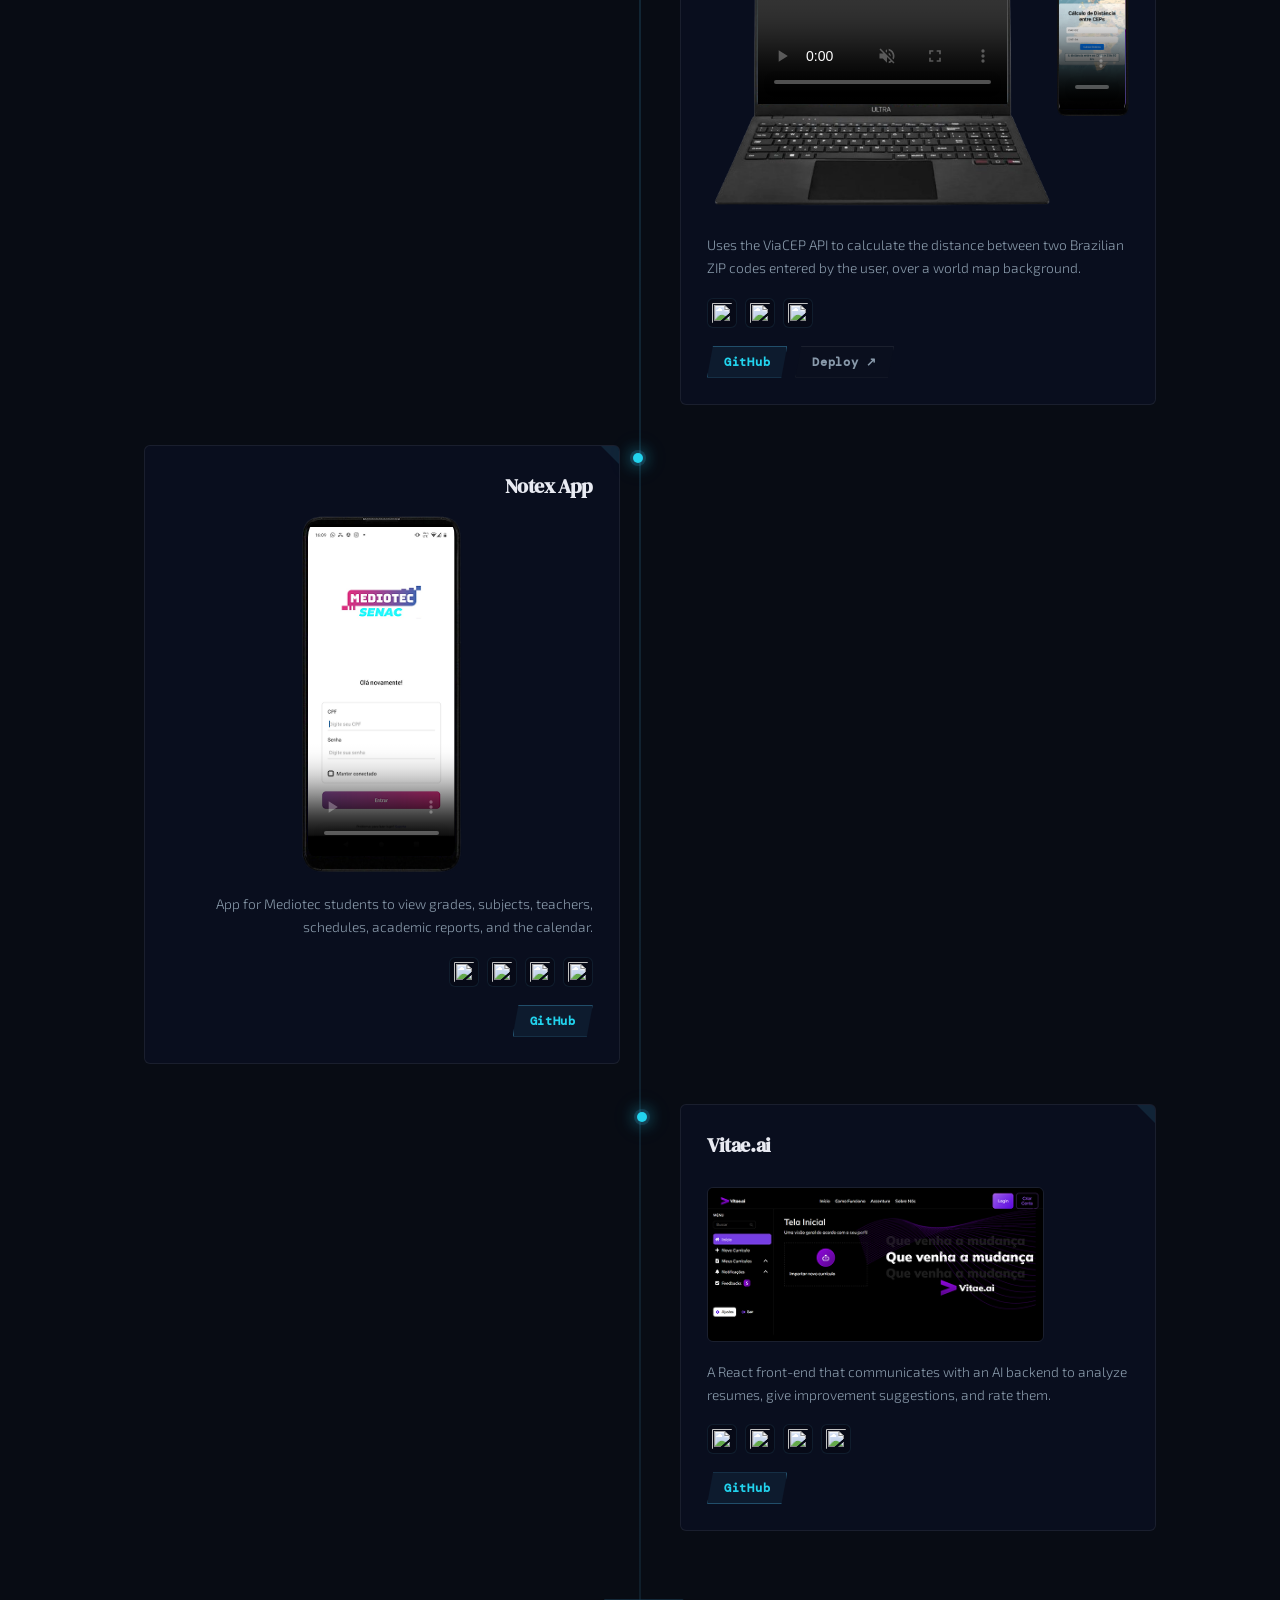
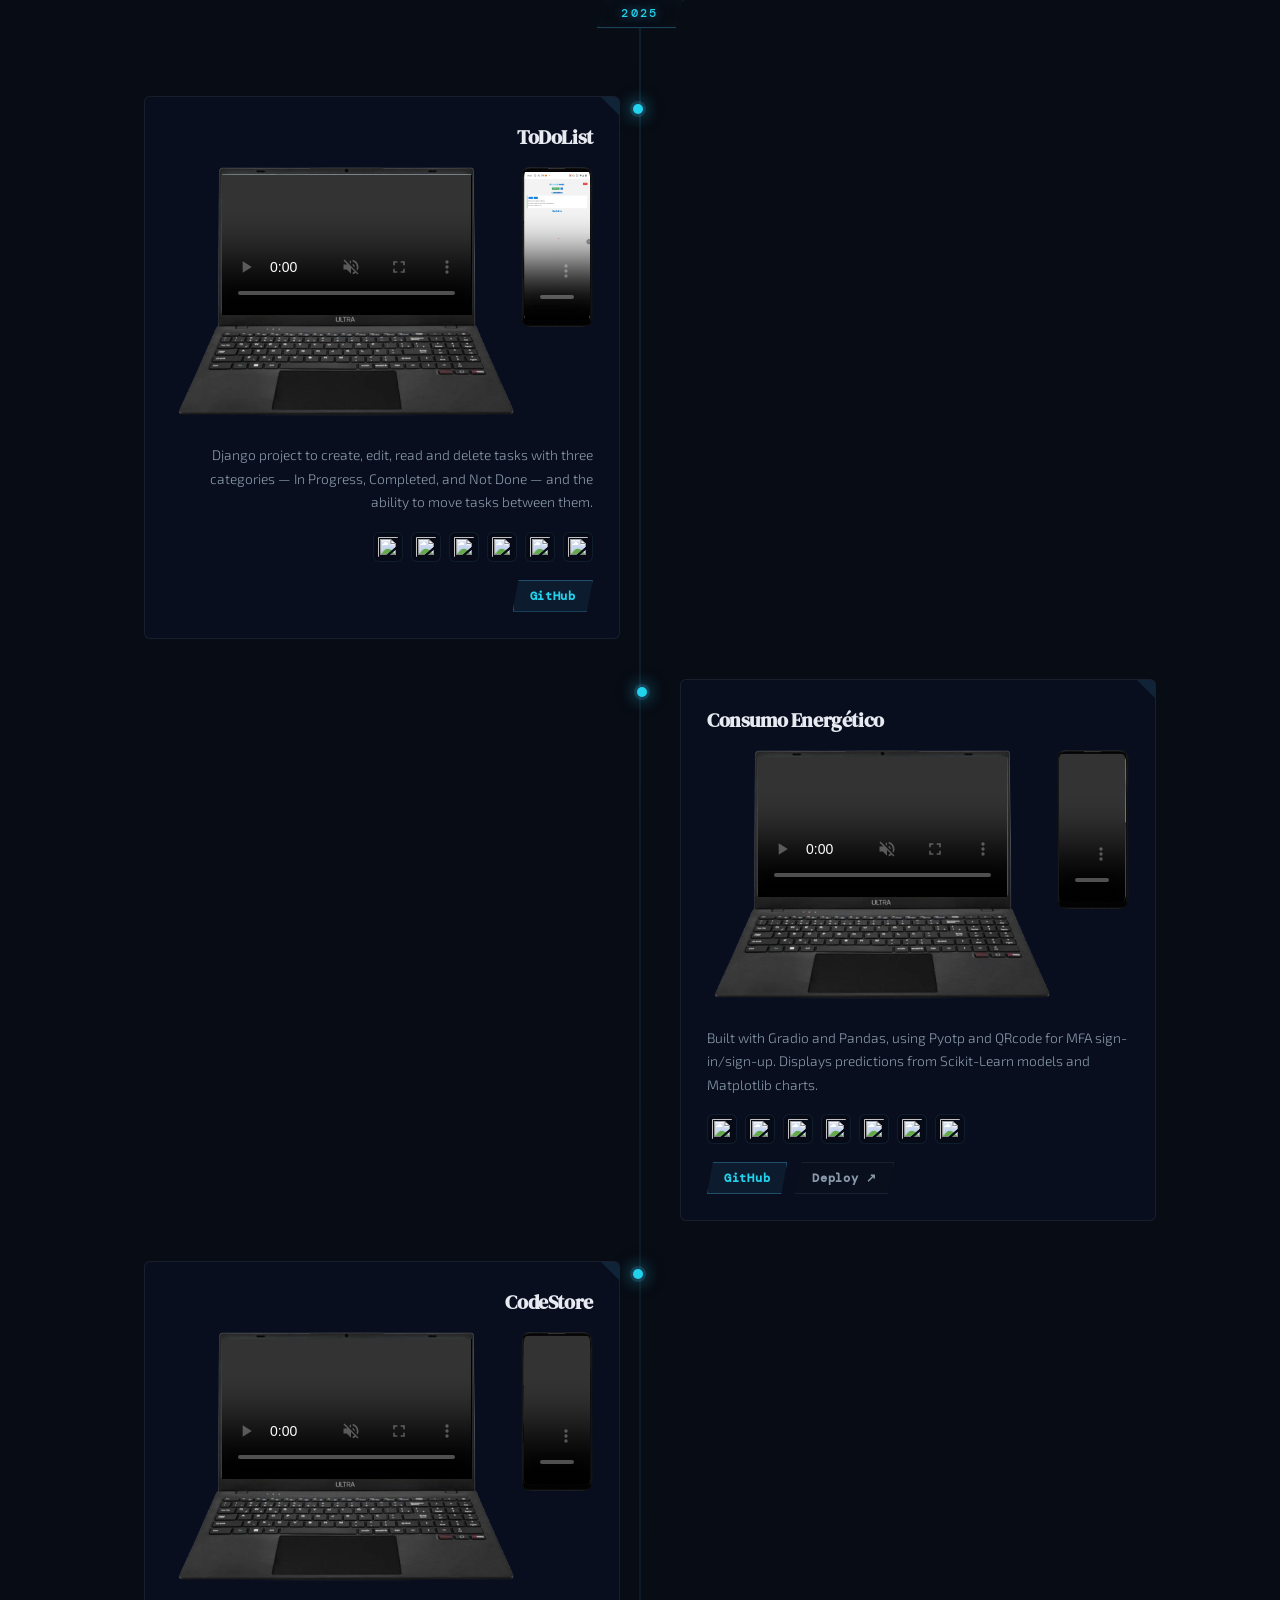
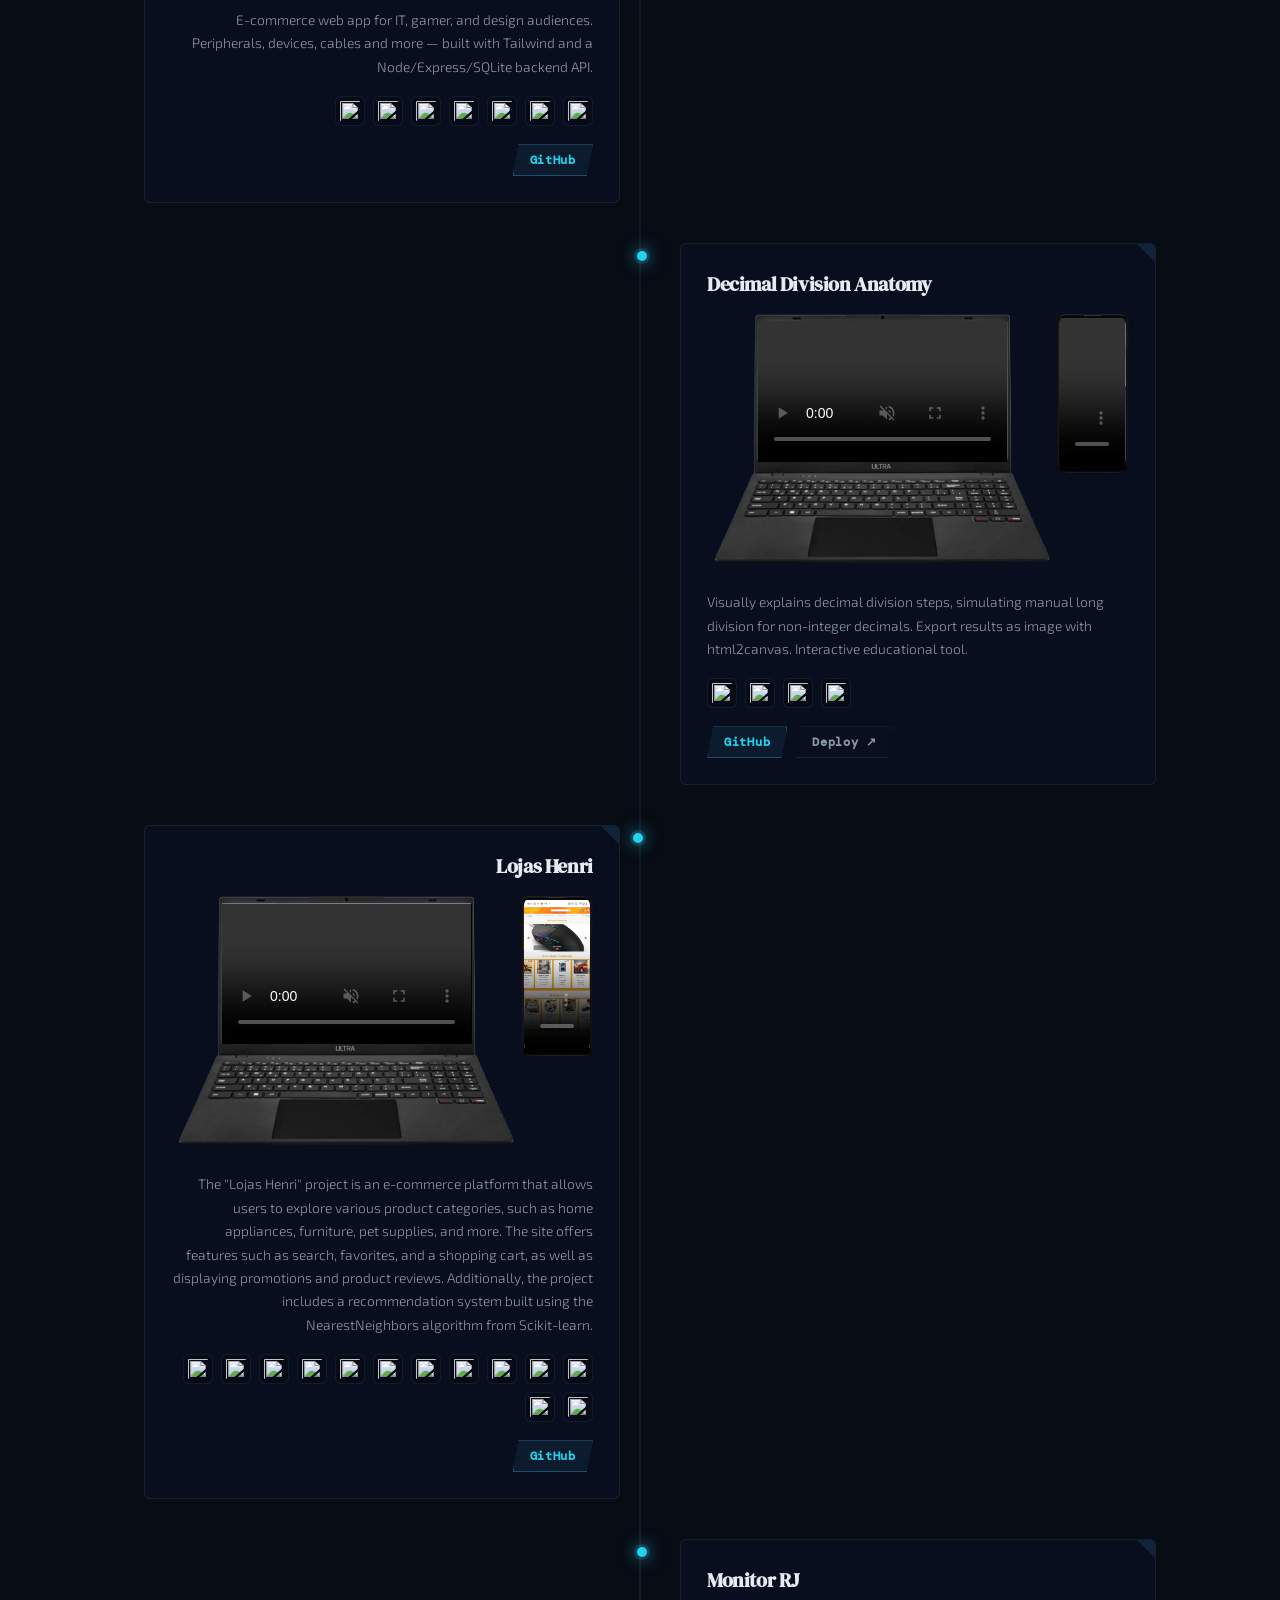
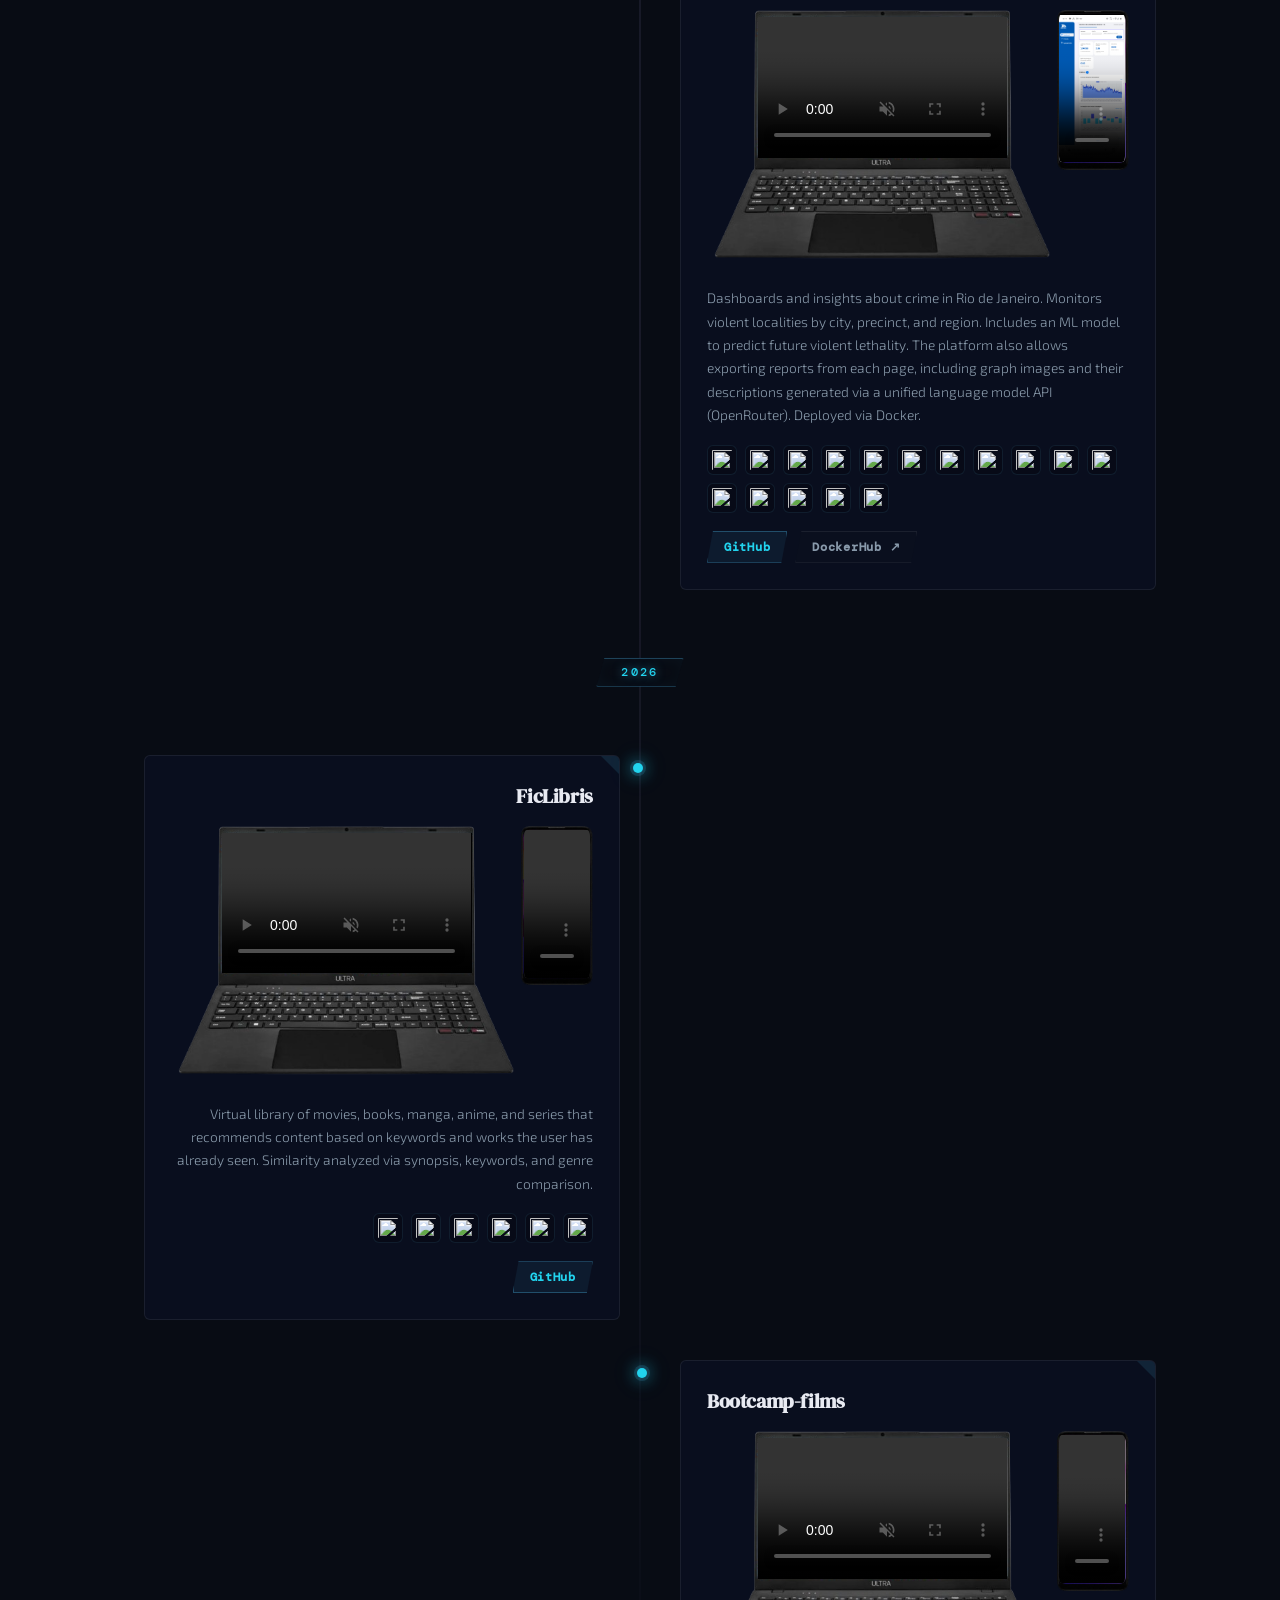
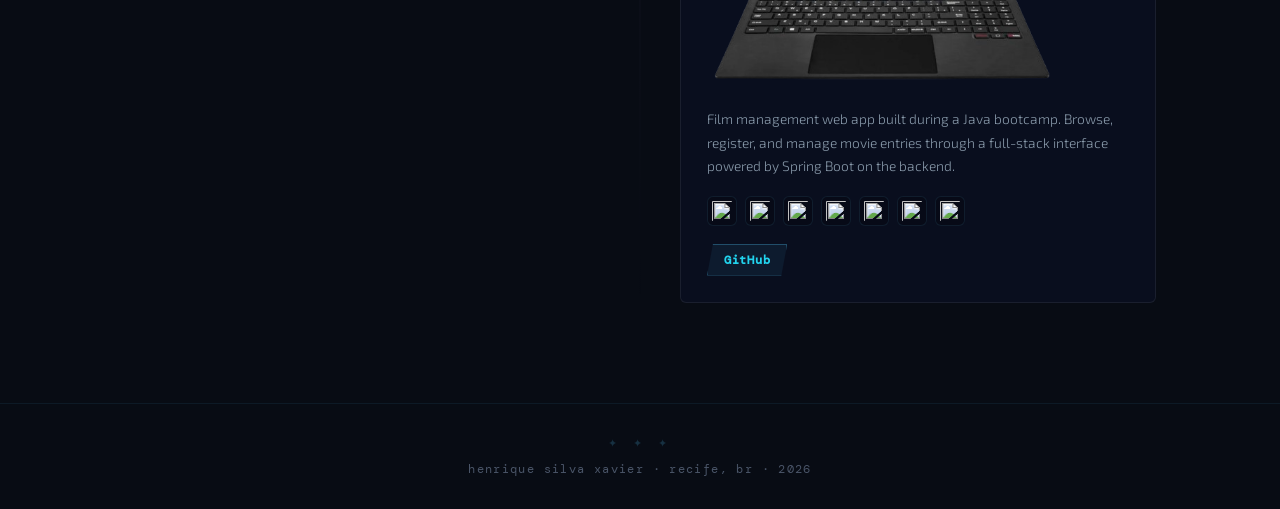
==== commit a87d0b35: "Correção nas cores da legenda" ====
--- a/index.html
+++ b/index.html
@@ -26,7 +26,7 @@
   --rose:      #f472b6;
   --lime:      #a3e635;
   --amber:     #fbbf24;
-  --sky:       #3875f8;
+  --sky:       #38bdf8;
 
   --text:      #e8eaf2;
   --muted:     #8899aa;
@@ -37,12 +37,12 @@
   --data:     #06b6d4;
   --backend:  #4ade80;
   --database: #bef264;
-  --frontend: #fb923c;
+  --frontend: #fb8c3c;
   --devops:   #3354f9;
-  --testing:  #f87171;
+  --testing:  #f13636;
   --soft:     #94a3b8;
   --mobile:   #f472b6;
-  --ux:       #fbbf24;
+  --ux:       #fbe924;
 }
 
 *, *::before, *::after { box-sizing: border-box; margin: 0; padding: 0; }
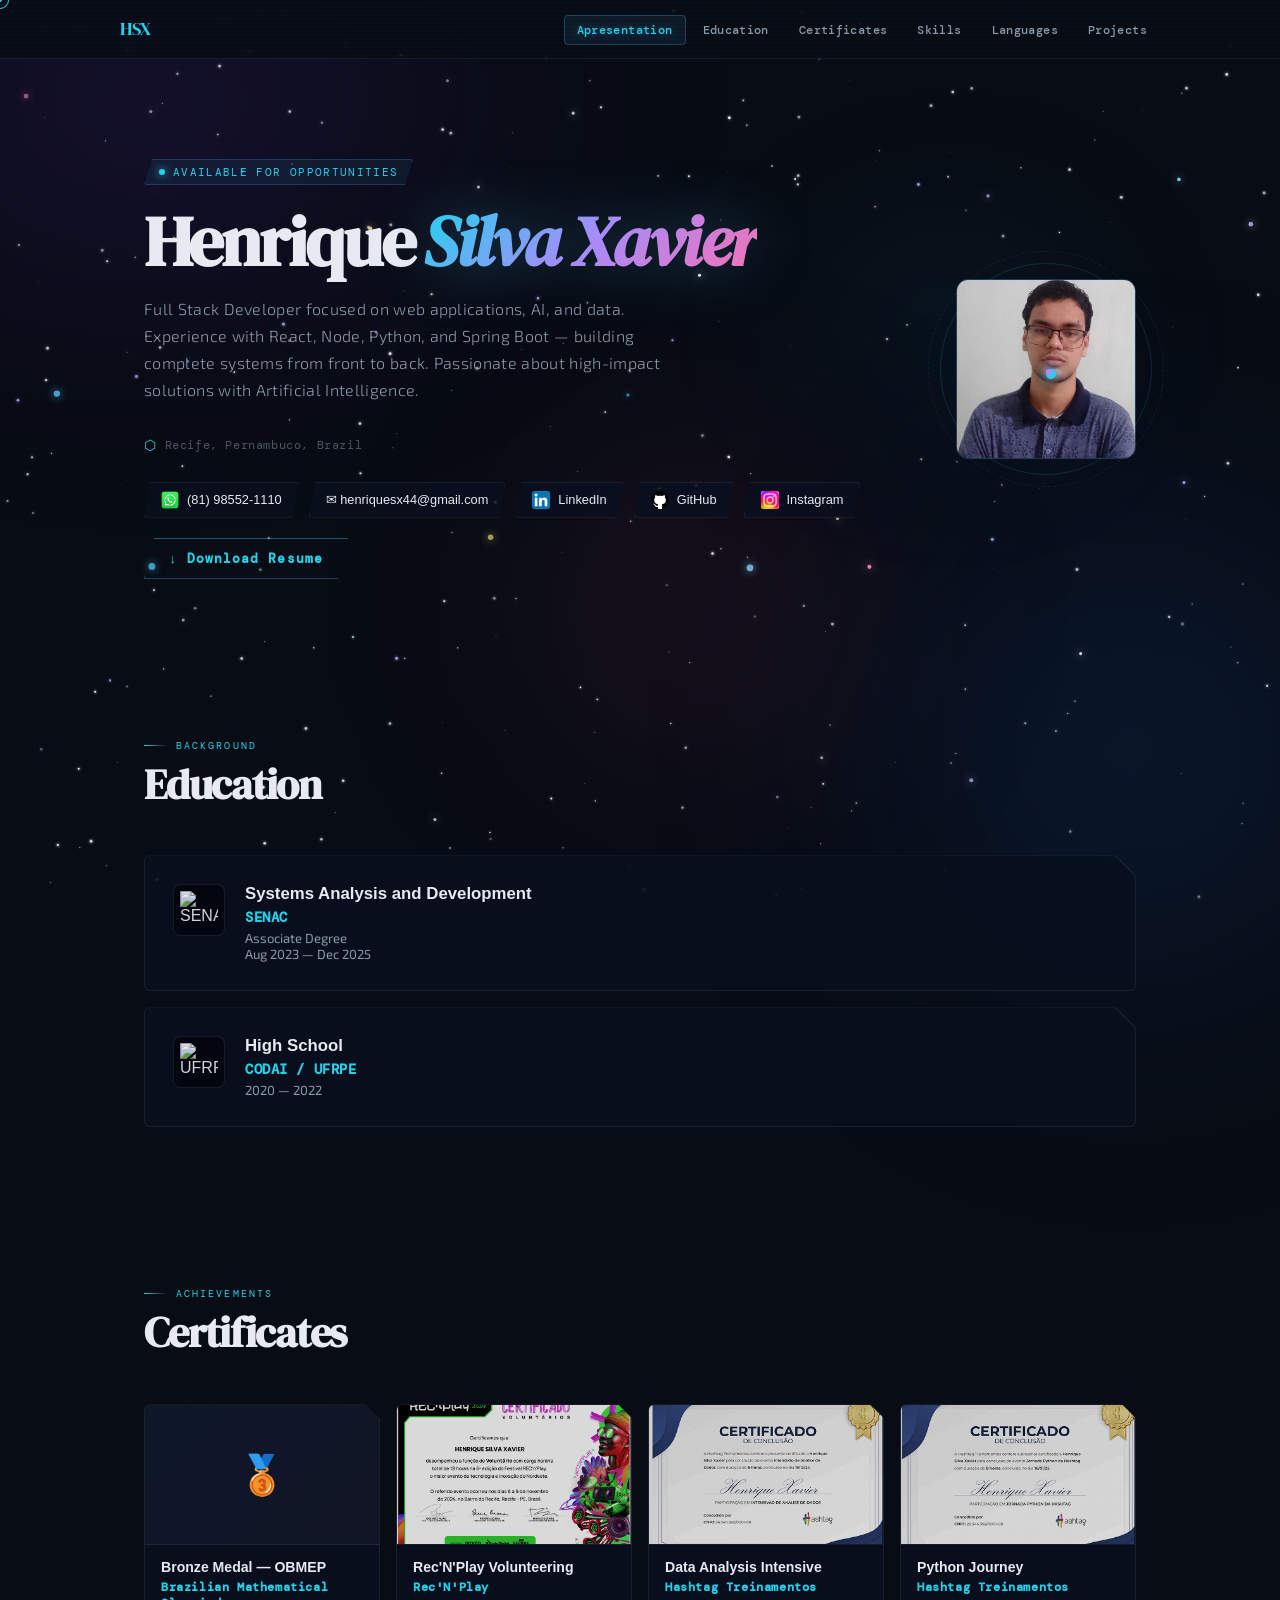
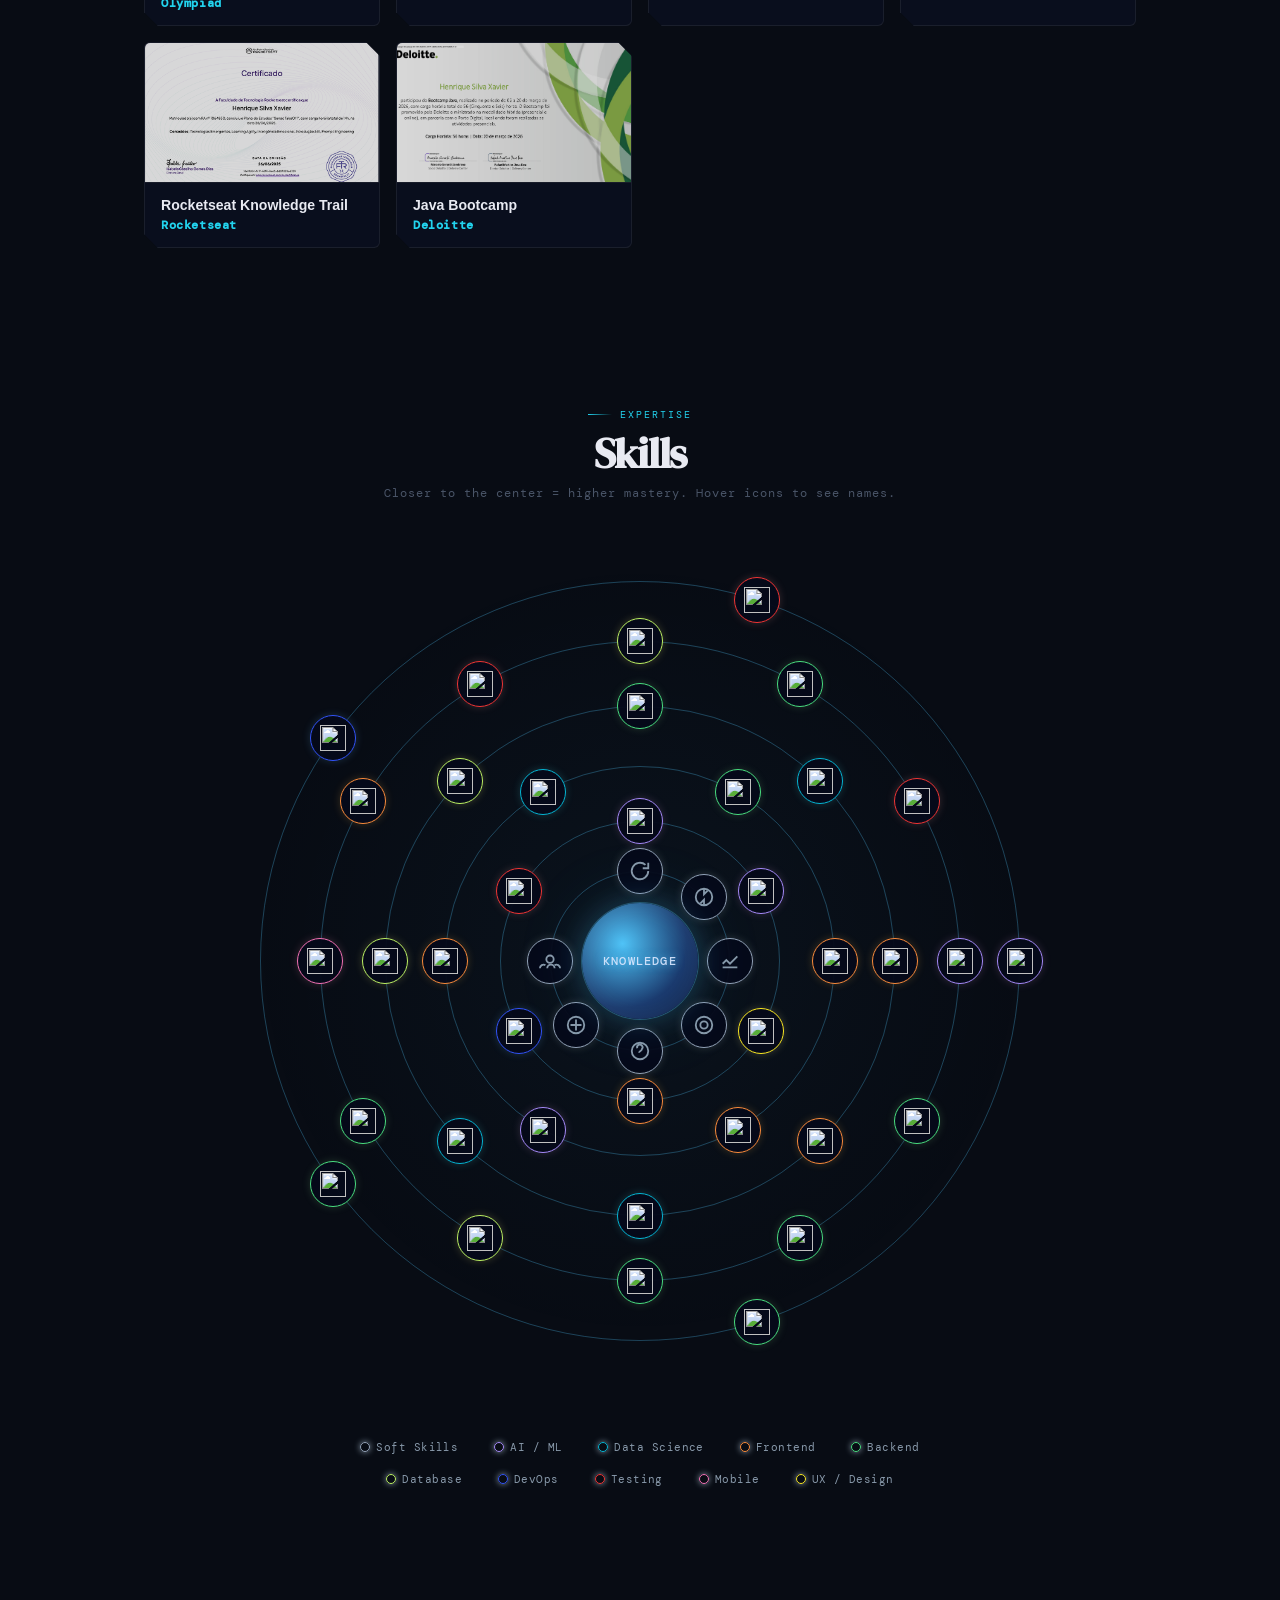
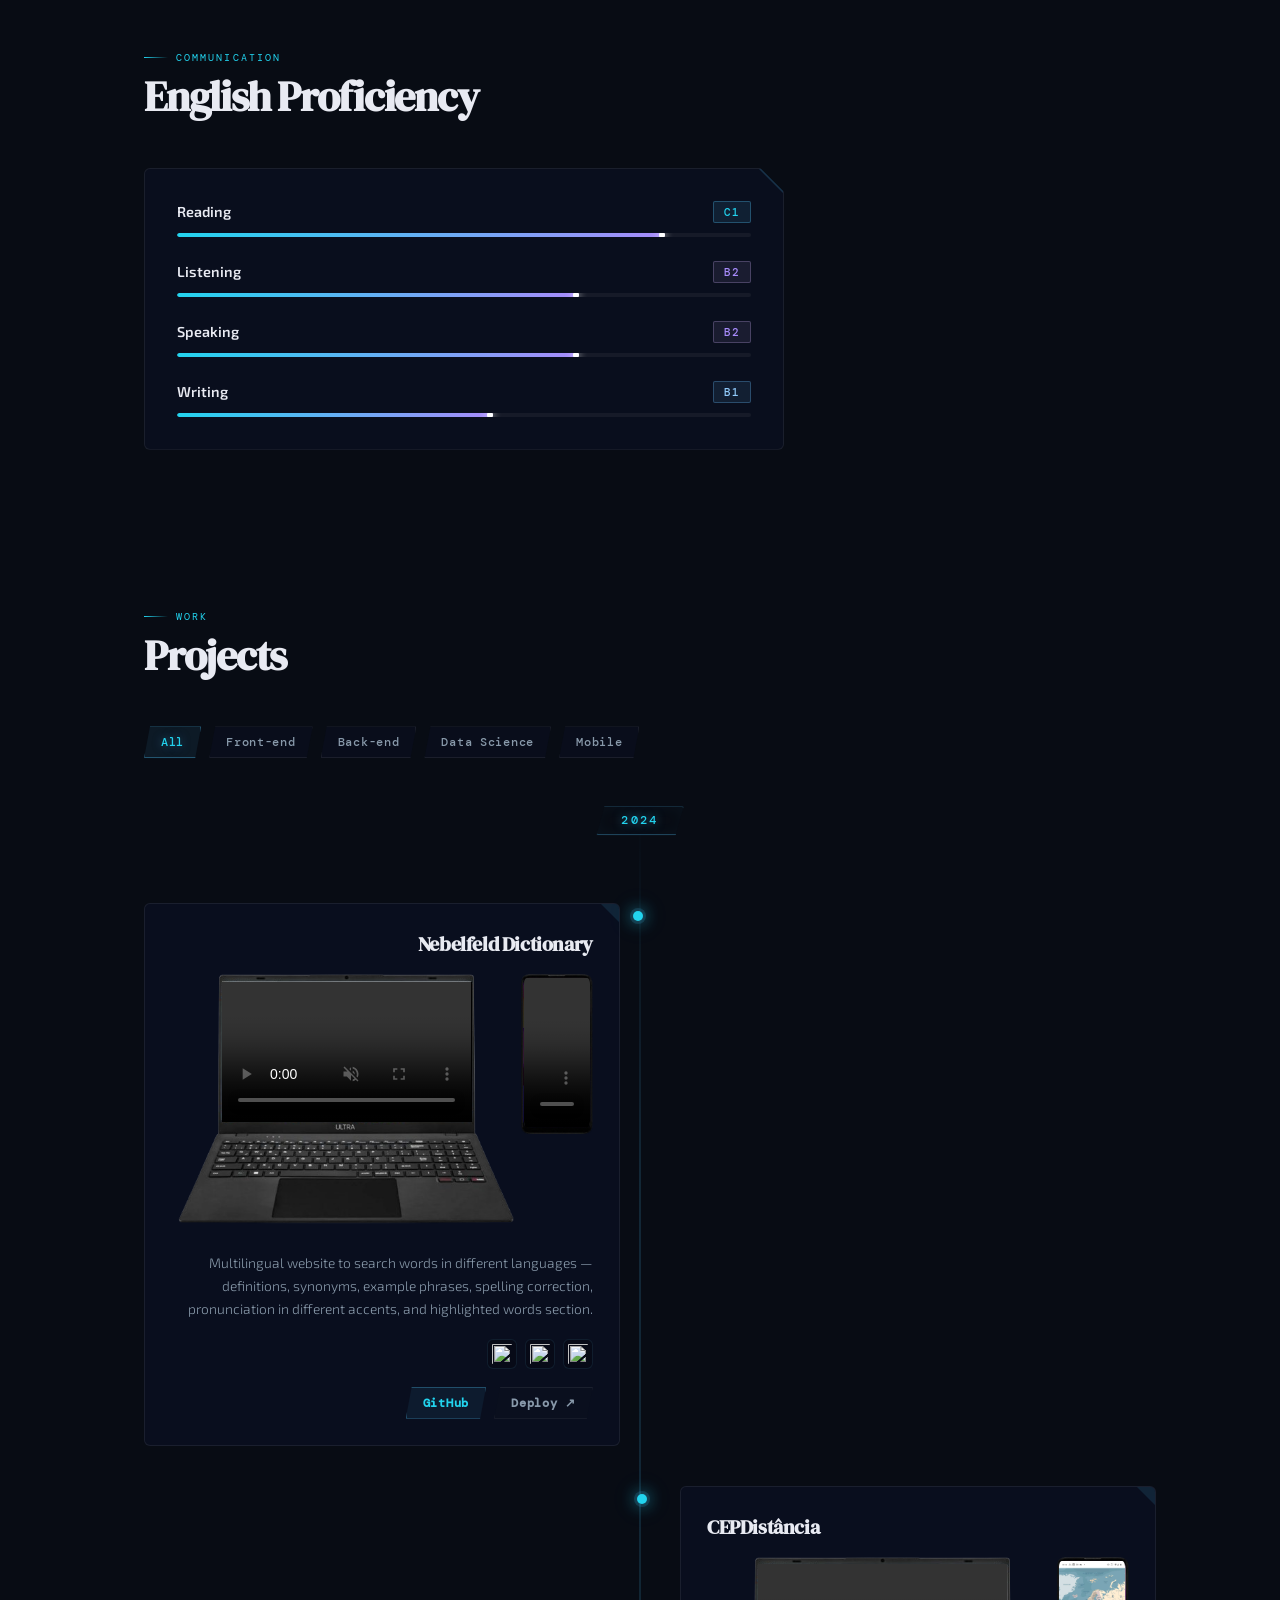
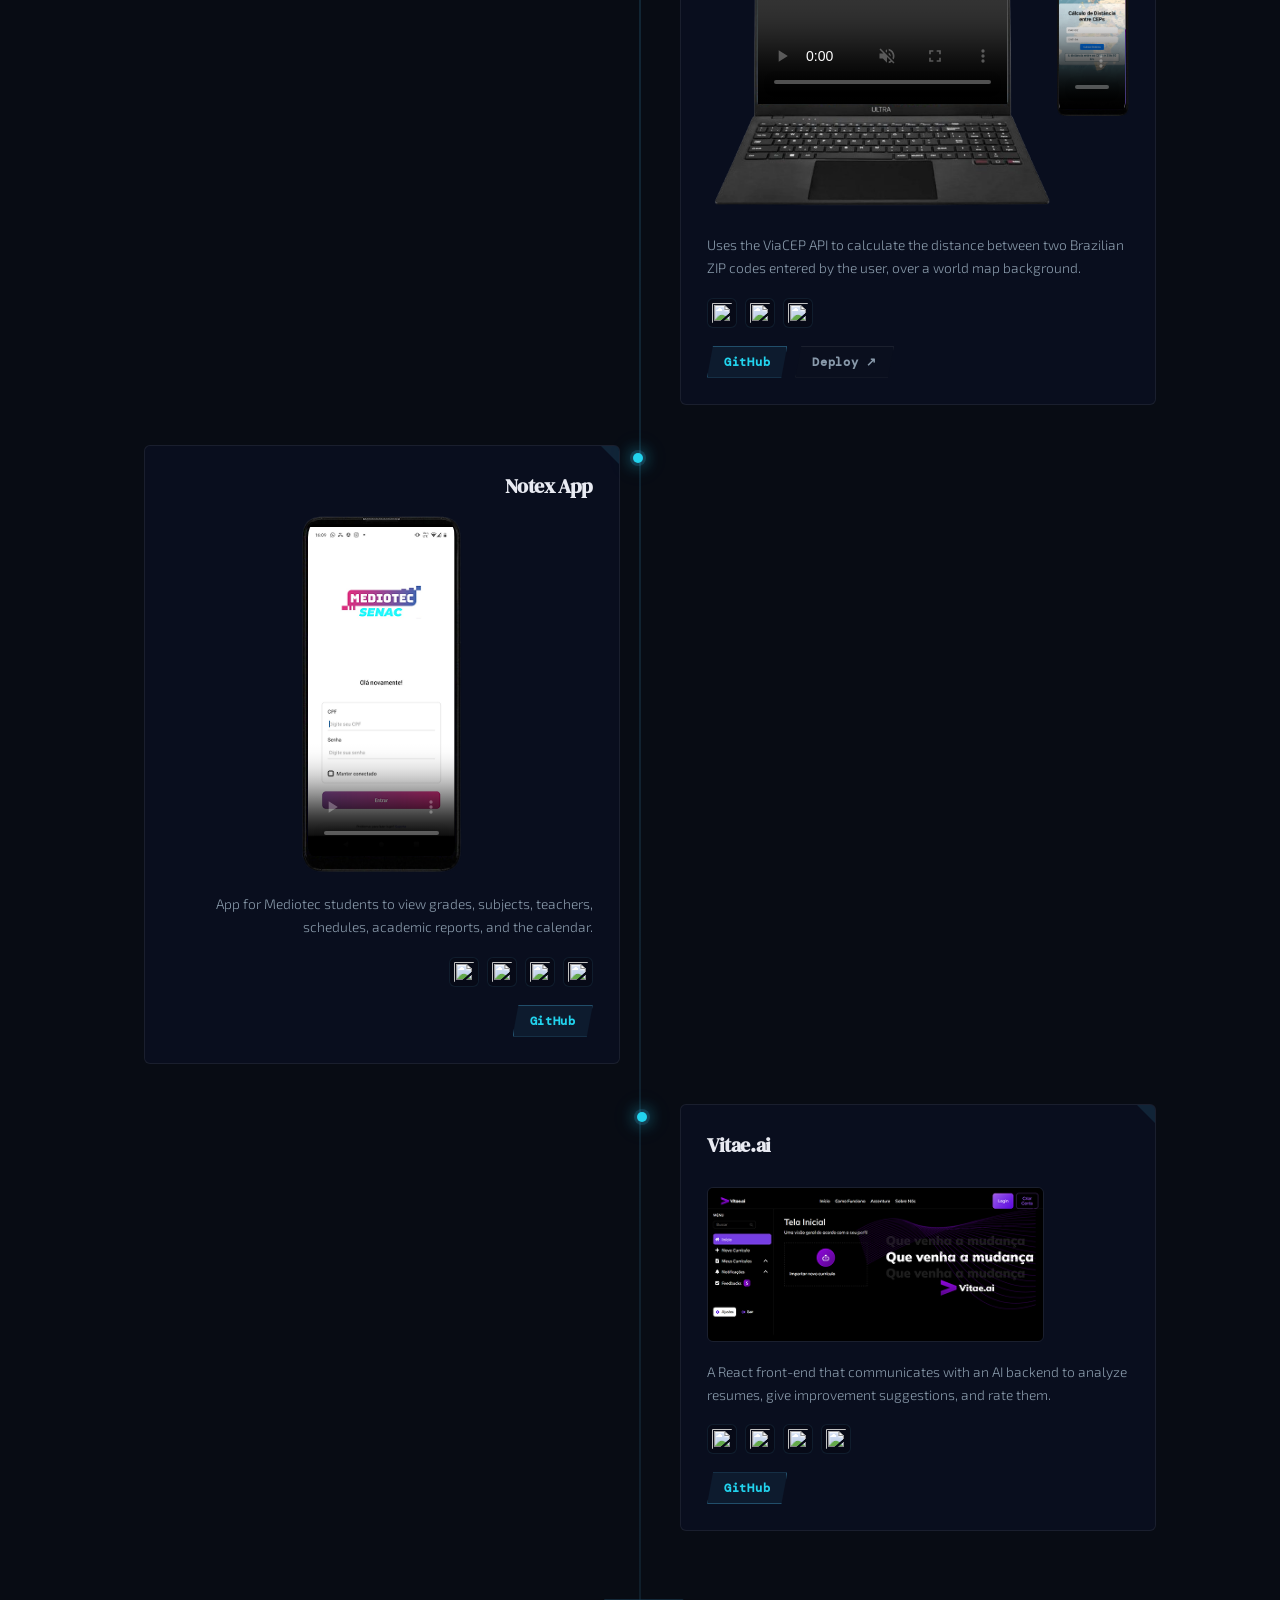
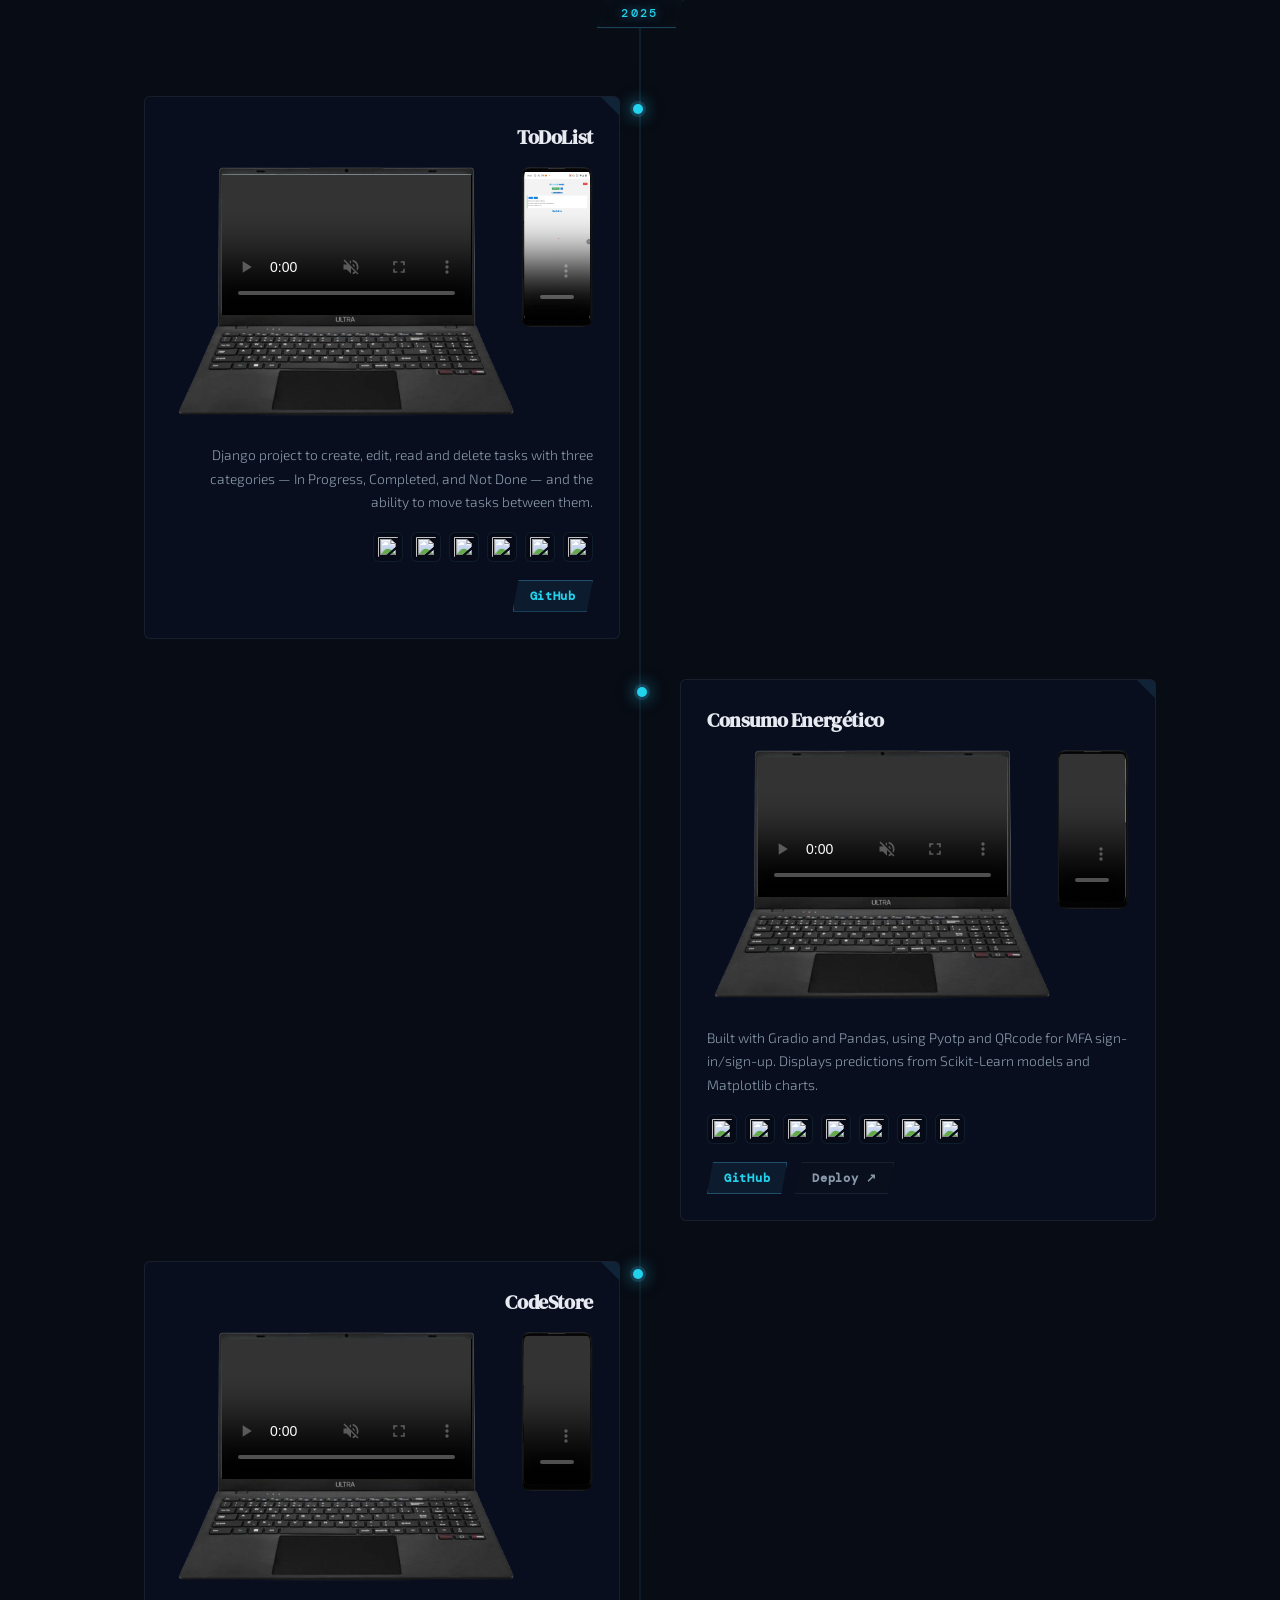
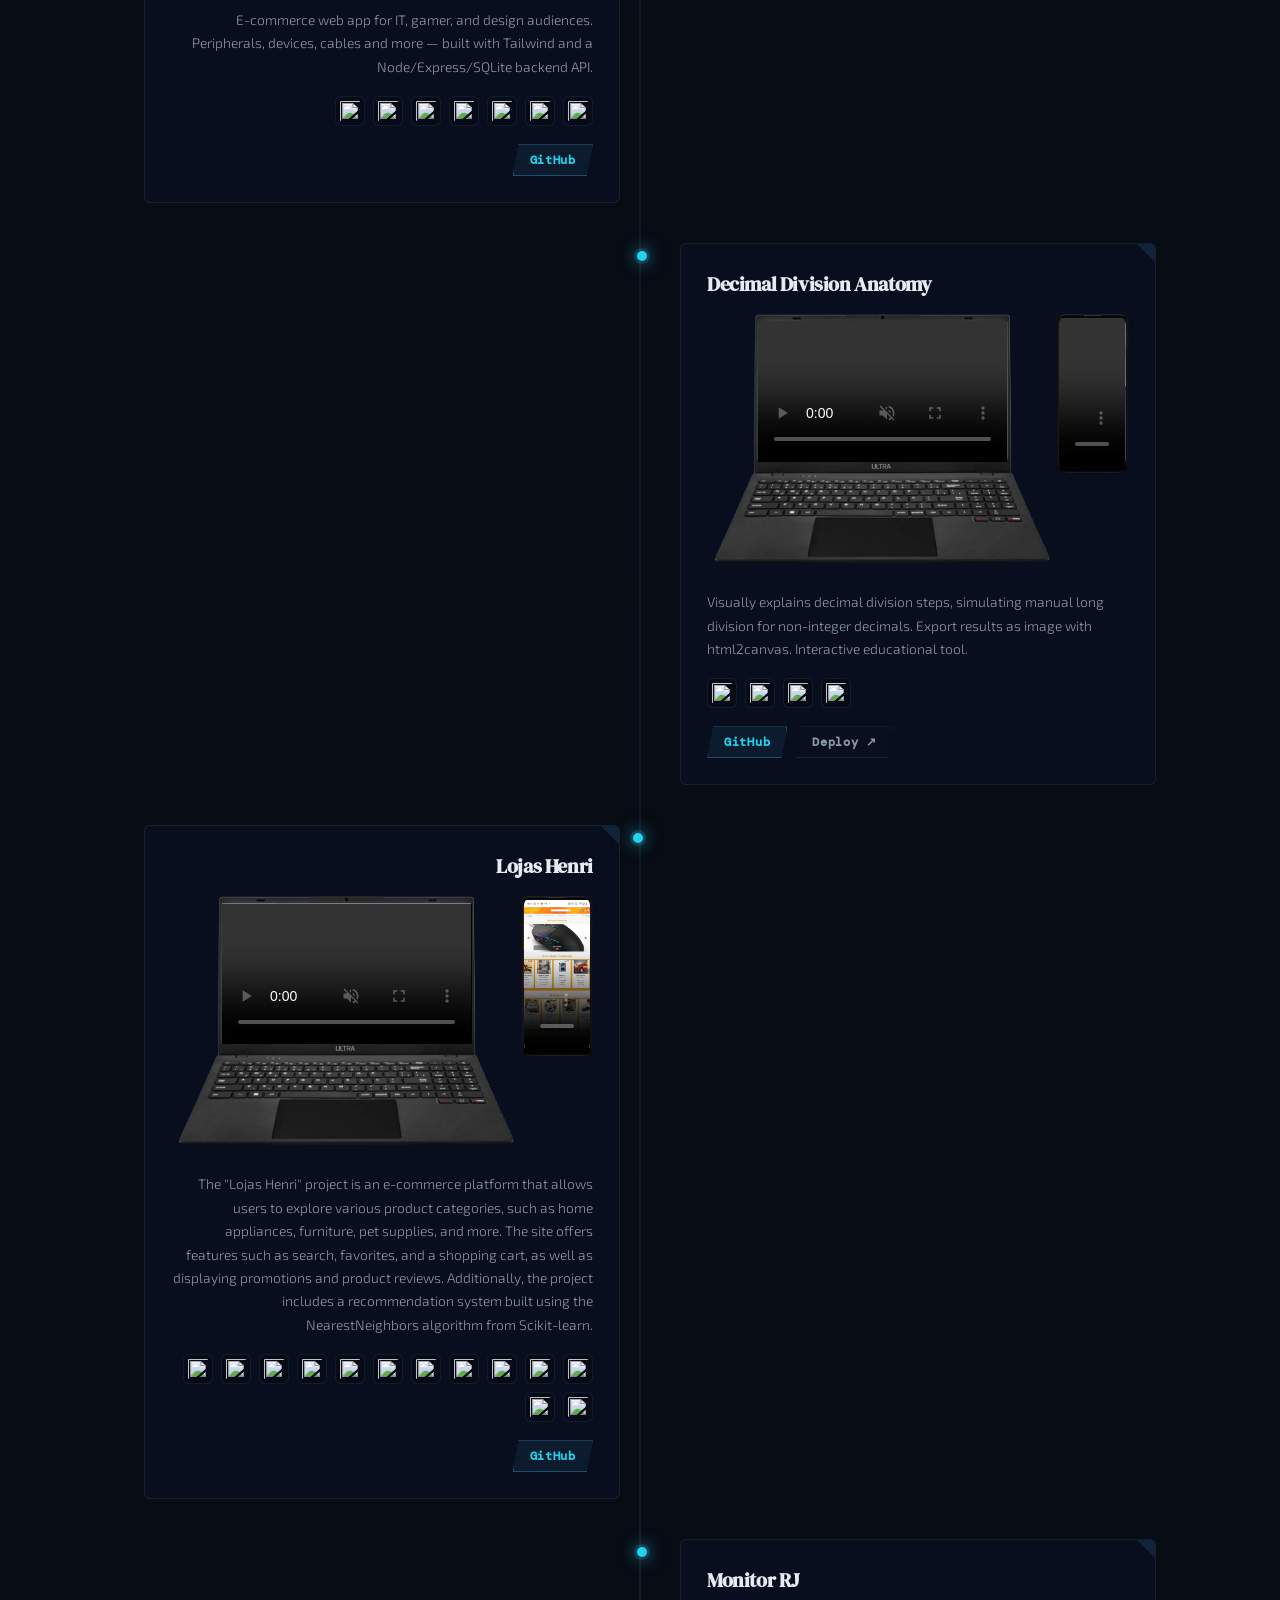
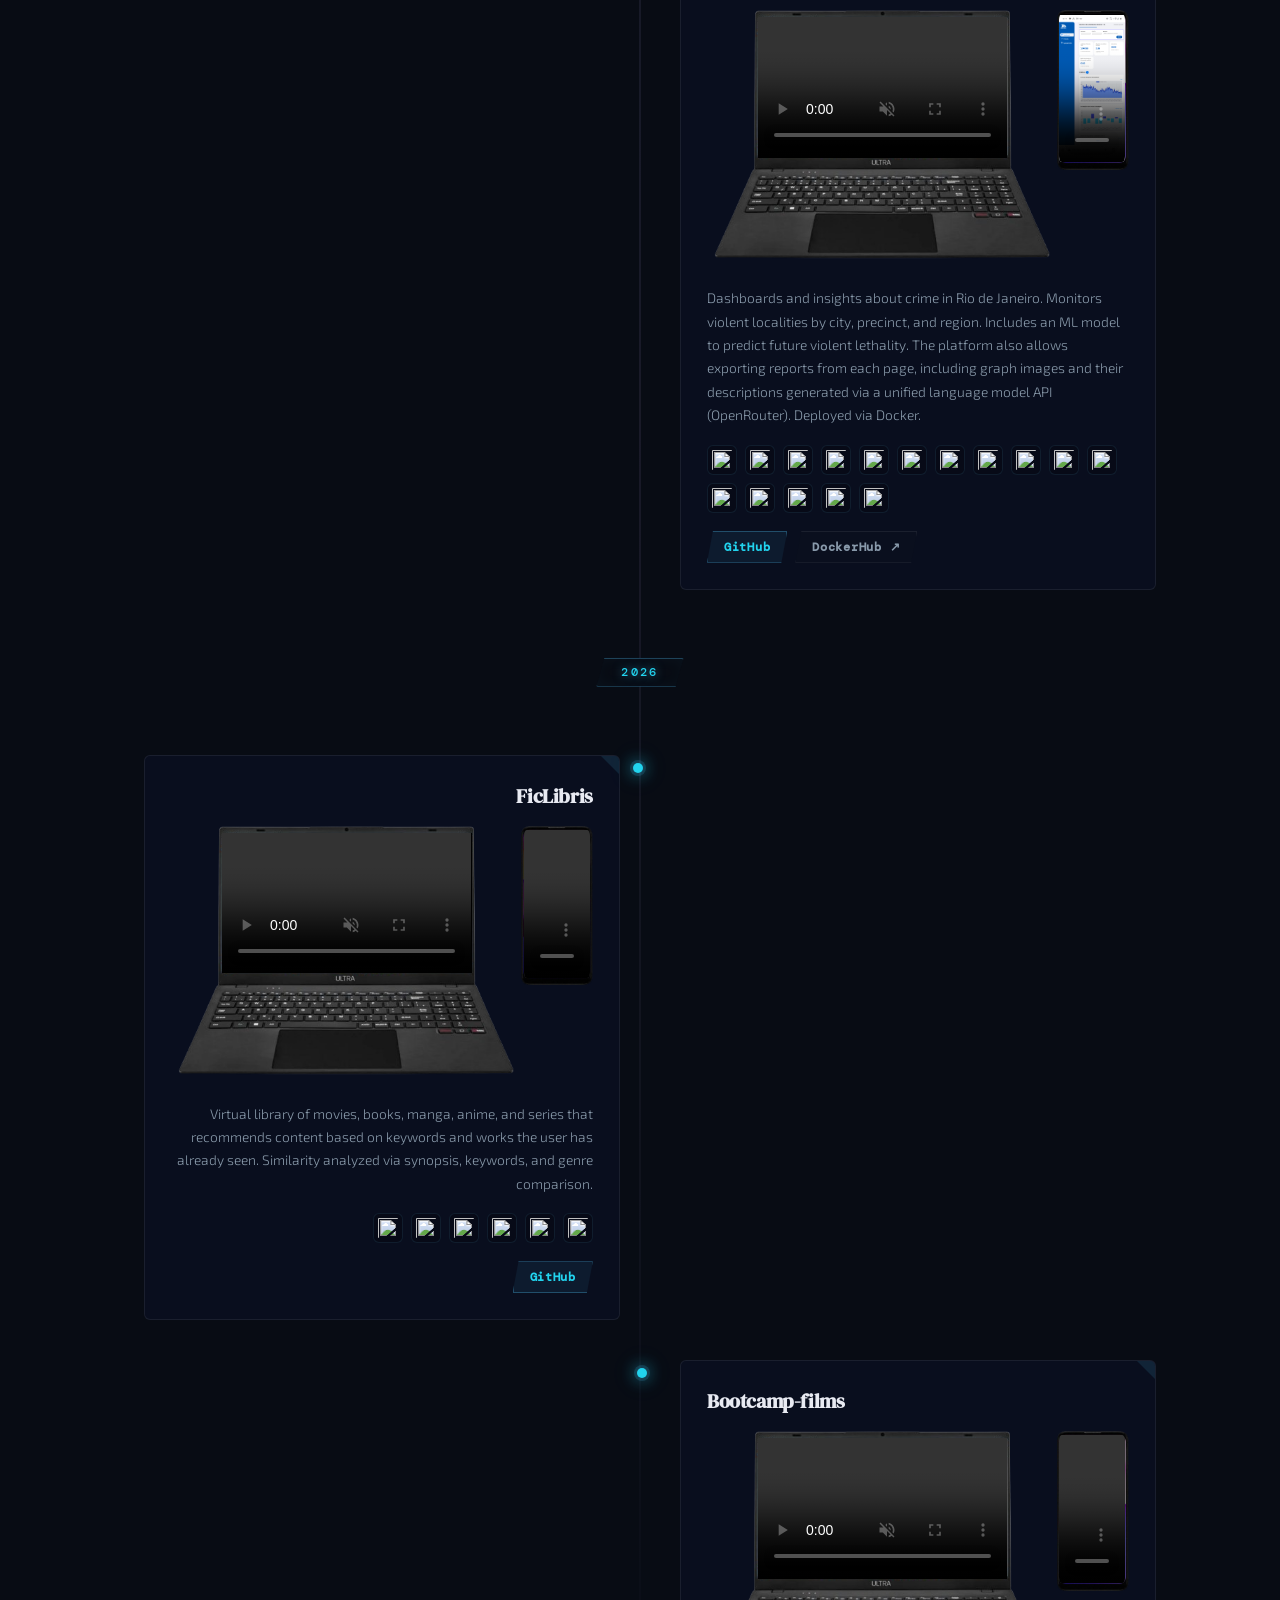
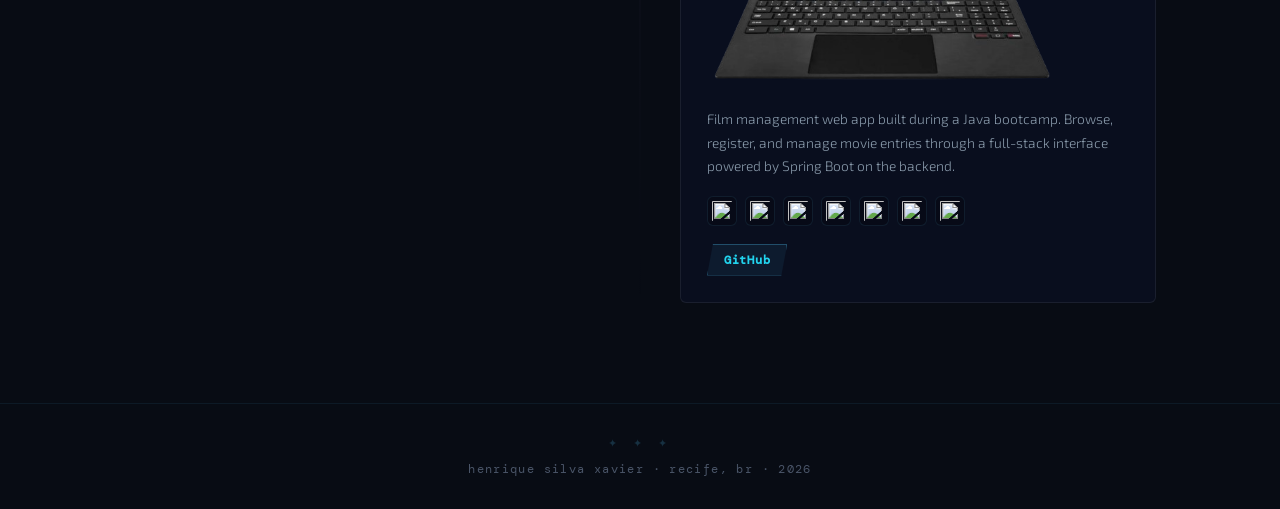
==== commit fc4cbf78: "Ajustes na responsividade e correção da legenda das soft skills" ====
--- a/index.html
+++ b/index.html
@@ -47,7 +47,11 @@
 
 *, *::before, *::after { box-sizing: border-box; margin: 0; padding: 0; }
 html { scroll-behavior: smooth; }
-
+html, body {
+  overflow-x: hidden;
+  width: 100%;
+  position: relative;
+}
 body {
   font-family: 'Cabinet Grotesk', sans-serif;
   background: var(--bg);
@@ -601,6 +605,8 @@
   width: 100%; max-width: 100vw;
   overflow: hidden;
   padding-block: clamp(40px, 8vw, 80px);
+  max-width: 100vw;
+  overflow-x: hidden;
 }
 
 .orbit-system {
@@ -608,7 +614,9 @@
   --sf: 1;
   position: relative;
   width: var(--orb-size); height: var(--orb-size);
-  flex-shrink: 0; overflow: visible;
+  flex-shrink: 0; 
+  max-width: calc(100vw - 40px);
+  max-height: calc(100vw - 40px);
 }
 
 .orbit-center {
@@ -630,36 +638,6 @@
   text-shadow: 0 0 10px rgba(79,195,247,.8);
 }
 
-/* Corona — radiates equally in all directions like a real star */
-.orbit-center::before {
-  content: '';
-  position: absolute;
-  inset: -12px;
-  border-radius: 50%;
-  background: radial-gradient(circle,
-    rgba(79,195,247,.35) 0%,
-    rgba(79,195,247,.18) 40%,
-    rgba(79,195,247,.06) 70%,
-    transparent 100%
-  );
-  animation: corona-pulse 3s ease-in-out infinite;
-  z-index: -1;
-}
-/* Second outer corona ring */
-.orbit-center::after {
-  content: '';
-  position: absolute;
-  inset: -28px;
-  border-radius: 50%;
-  background: radial-gradient(circle,
-    transparent 30%,
-    rgba(79,195,247,.07) 55%,
-    rgba(79,195,247,.03) 75%,
-    transparent 100%
-  );
-  animation: corona-pulse 3s ease-in-out infinite reverse;
-  z-index: -1;
-}
 @keyframes corona-pulse {
   0%,100% { transform: scale(1); opacity: .6; }
   50% { transform: scale(1.15); opacity: 1; }
@@ -1102,6 +1080,12 @@
 .mobile-avatar .hero-avatar { position: relative; z-index: 1; }
 
 #full-name { display: flex; flex-wrap: wrap; gap: 9px; }
+
+@media (pointer: coarse) {
+  #cursor, #cursor-dot { display: none; }
+  body { cursor: auto; }
+  /* remover cursor:none dos elementos interativos */
+}
 </style>
 </head>
 <body>
@@ -1719,23 +1703,65 @@
 window.addEventListener('resize', updateOrbit);
 
 /* ── Skill tooltip ── */
+/* ── Skill tooltip CORRIGIDO ── */
 const tooltip = document.getElementById('skill-tooltip');
+let tooltipTimeout = null;
 
 orbitSystem.querySelectorAll('.skill-icon').forEach(icon => {
   const name = icon.querySelector('.skill-label')?.textContent.trim() || '';
-  icon.addEventListener('mouseenter', () => {
+  
+  // Se não tem nome, não continua
+  if (!name) return;
+
+  // MOUSE: hover para mostrar
+  icon.addEventListener('mouseenter', (e) => {
     orbitSystem.classList.add('paused');
     tooltip.textContent = name;
     tooltip.style.opacity = '1';
+    // Posiciona no mouse
+    tooltip.style.left = (e.clientX + 16) + 'px';
+    tooltip.style.top = (e.clientY - 36) + 'px';
   });
-  icon.addEventListener('mousemove', e => {
-    tooltip.style.left = (e.clientX + 16) + 'px';
-    tooltip.style.top  = (e.clientY - 36) + 'px';
+  
+  icon.addEventListener('mousemove', (e) => {
+    // Só reposiciona se o tooltip estiver visível
+    if (tooltip.style.opacity === '1') {
+      tooltip.style.left = (e.clientX + 16) + 'px';
+      tooltip.style.top = (e.clientY - 36) + 'px';
+    }
   });
+  
   icon.addEventListener('mouseleave', () => {
     orbitSystem.classList.remove('paused');
     tooltip.style.opacity = '0';
   });
+
+  // TOUCH (mobile): tap para mostrar e esconder após 2s
+  icon.addEventListener('click', (e) => {
+    e.stopPropagation();
+    // Cancela timeout anterior se existir
+    if (tooltipTimeout) clearTimeout(tooltipTimeout);
+    
+    tooltip.textContent = name;
+    const rect = icon.getBoundingClientRect();
+    tooltip.style.left = (rect.left + rect.width / 2) + 'px';
+    tooltip.style.top = (rect.top - 40) + 'px';
+    tooltip.style.opacity = '1';
+    
+    // Esconde após 2 segundos
+    tooltipTimeout = setTimeout(() => {
+      tooltip.style.opacity = '0';
+    }, 2000);
+  });
+});
+
+// Clica em qualquer lugar da tela fecha o tooltip no mobile
+document.body.addEventListener('click', (e) => {
+  // Se clicou fora de um ícone, esconde o tooltip
+  if (!e.target.closest('.skill-icon')) {
+    tooltip.style.opacity = '0';
+    if (tooltipTimeout) clearTimeout(tooltipTimeout);
+  }
 });
 
 /* ── Legend toggle ── */
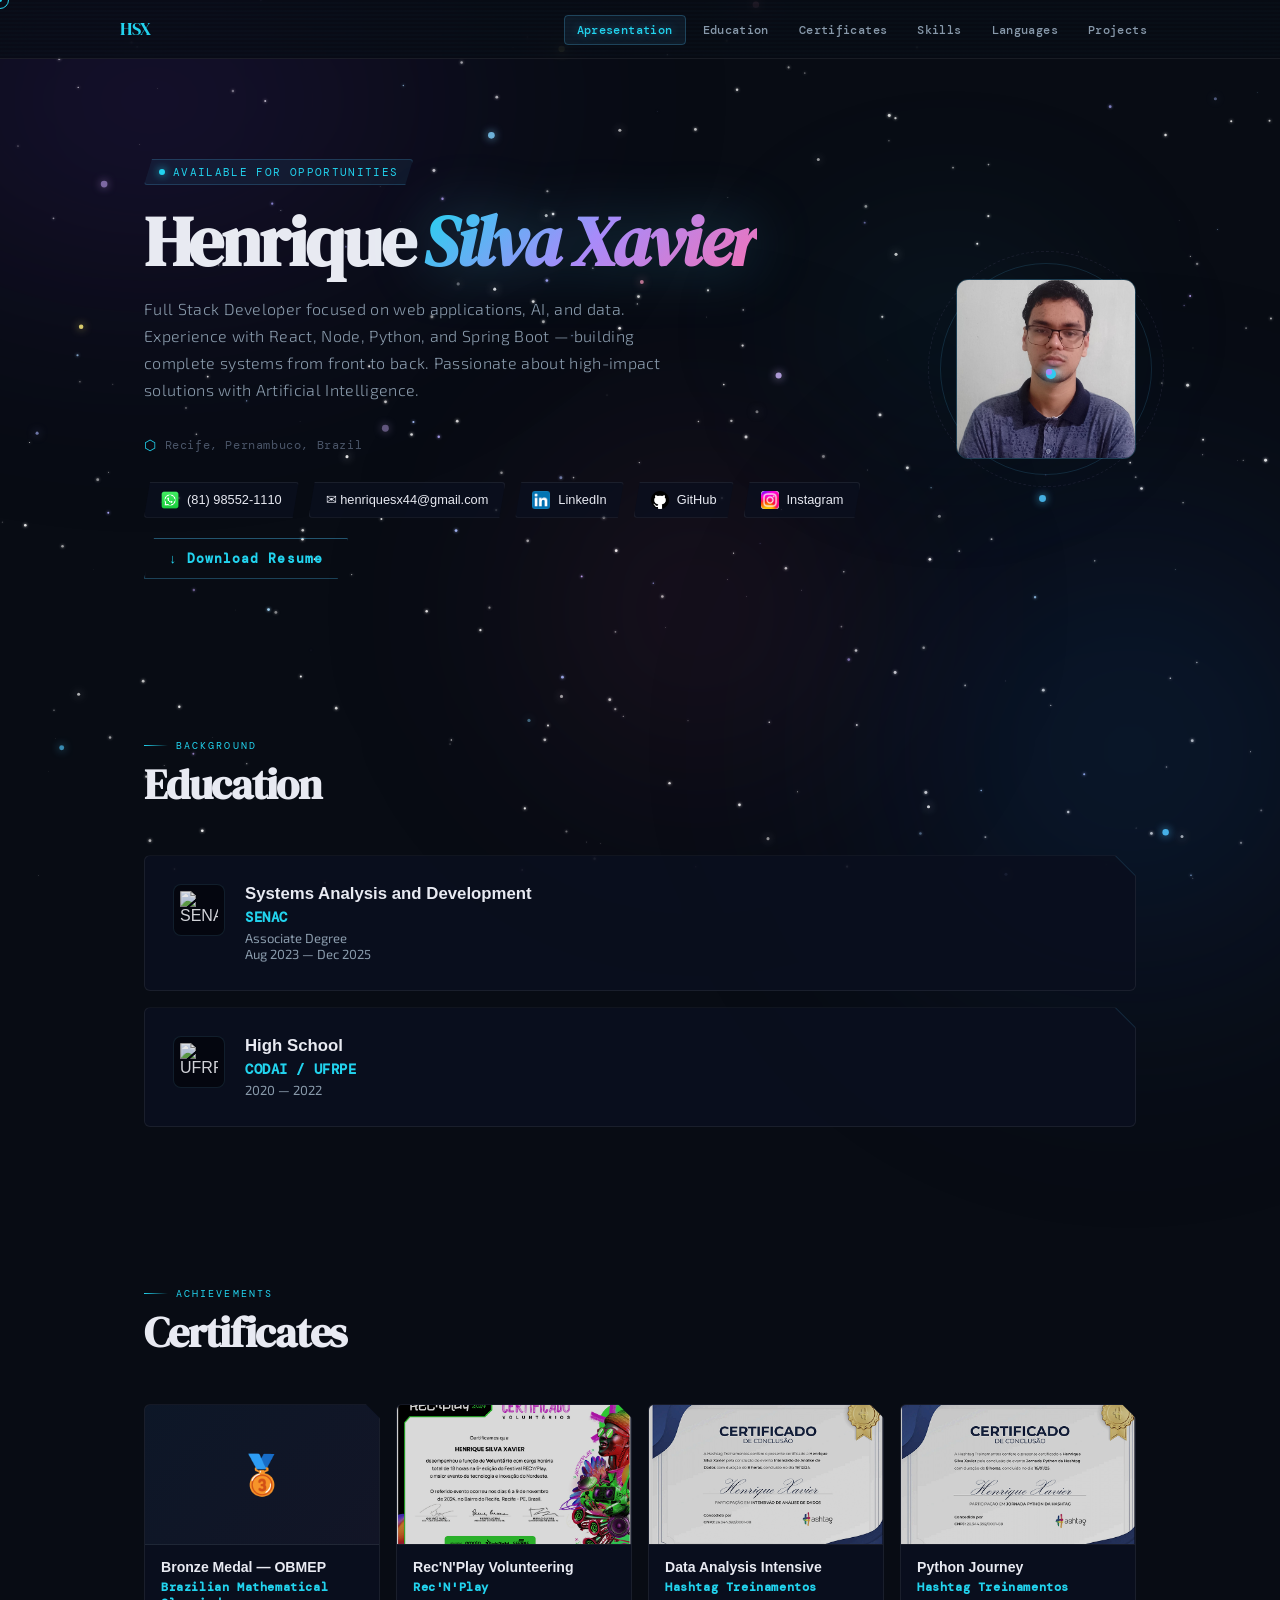
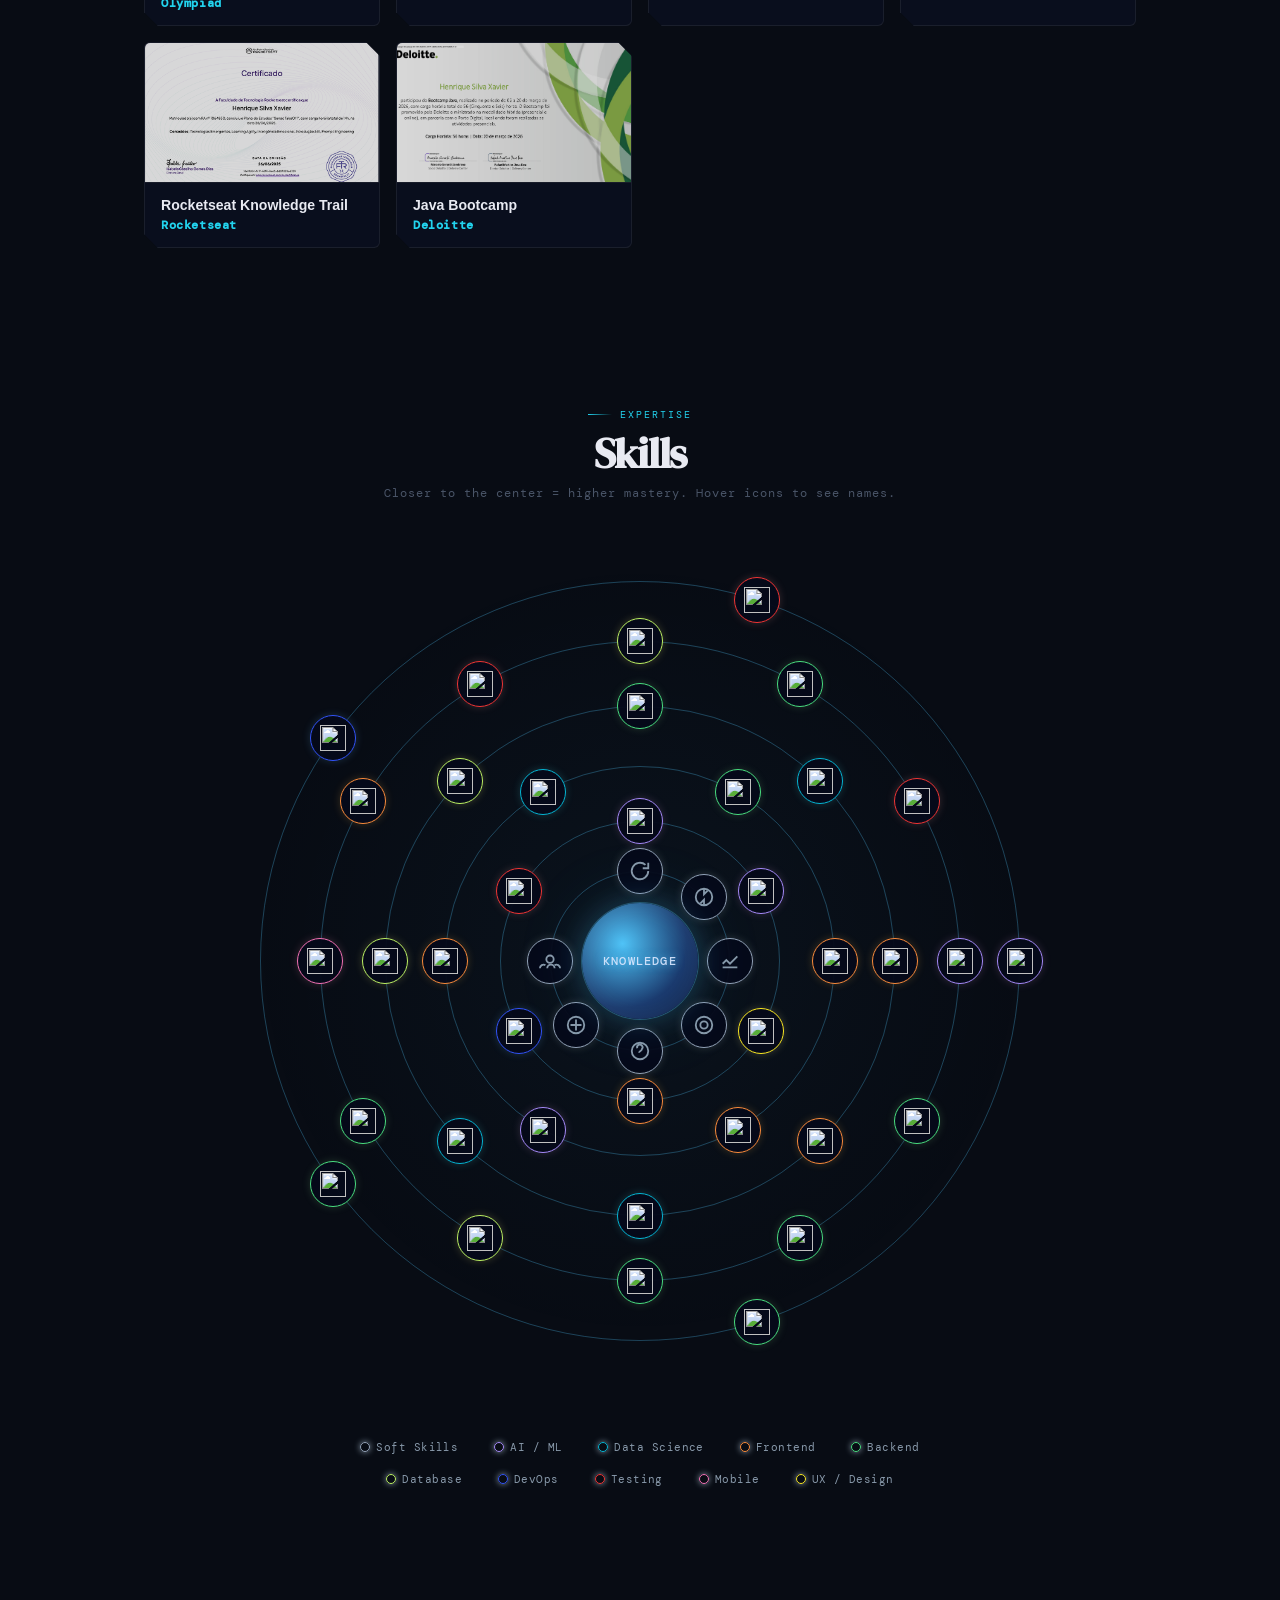
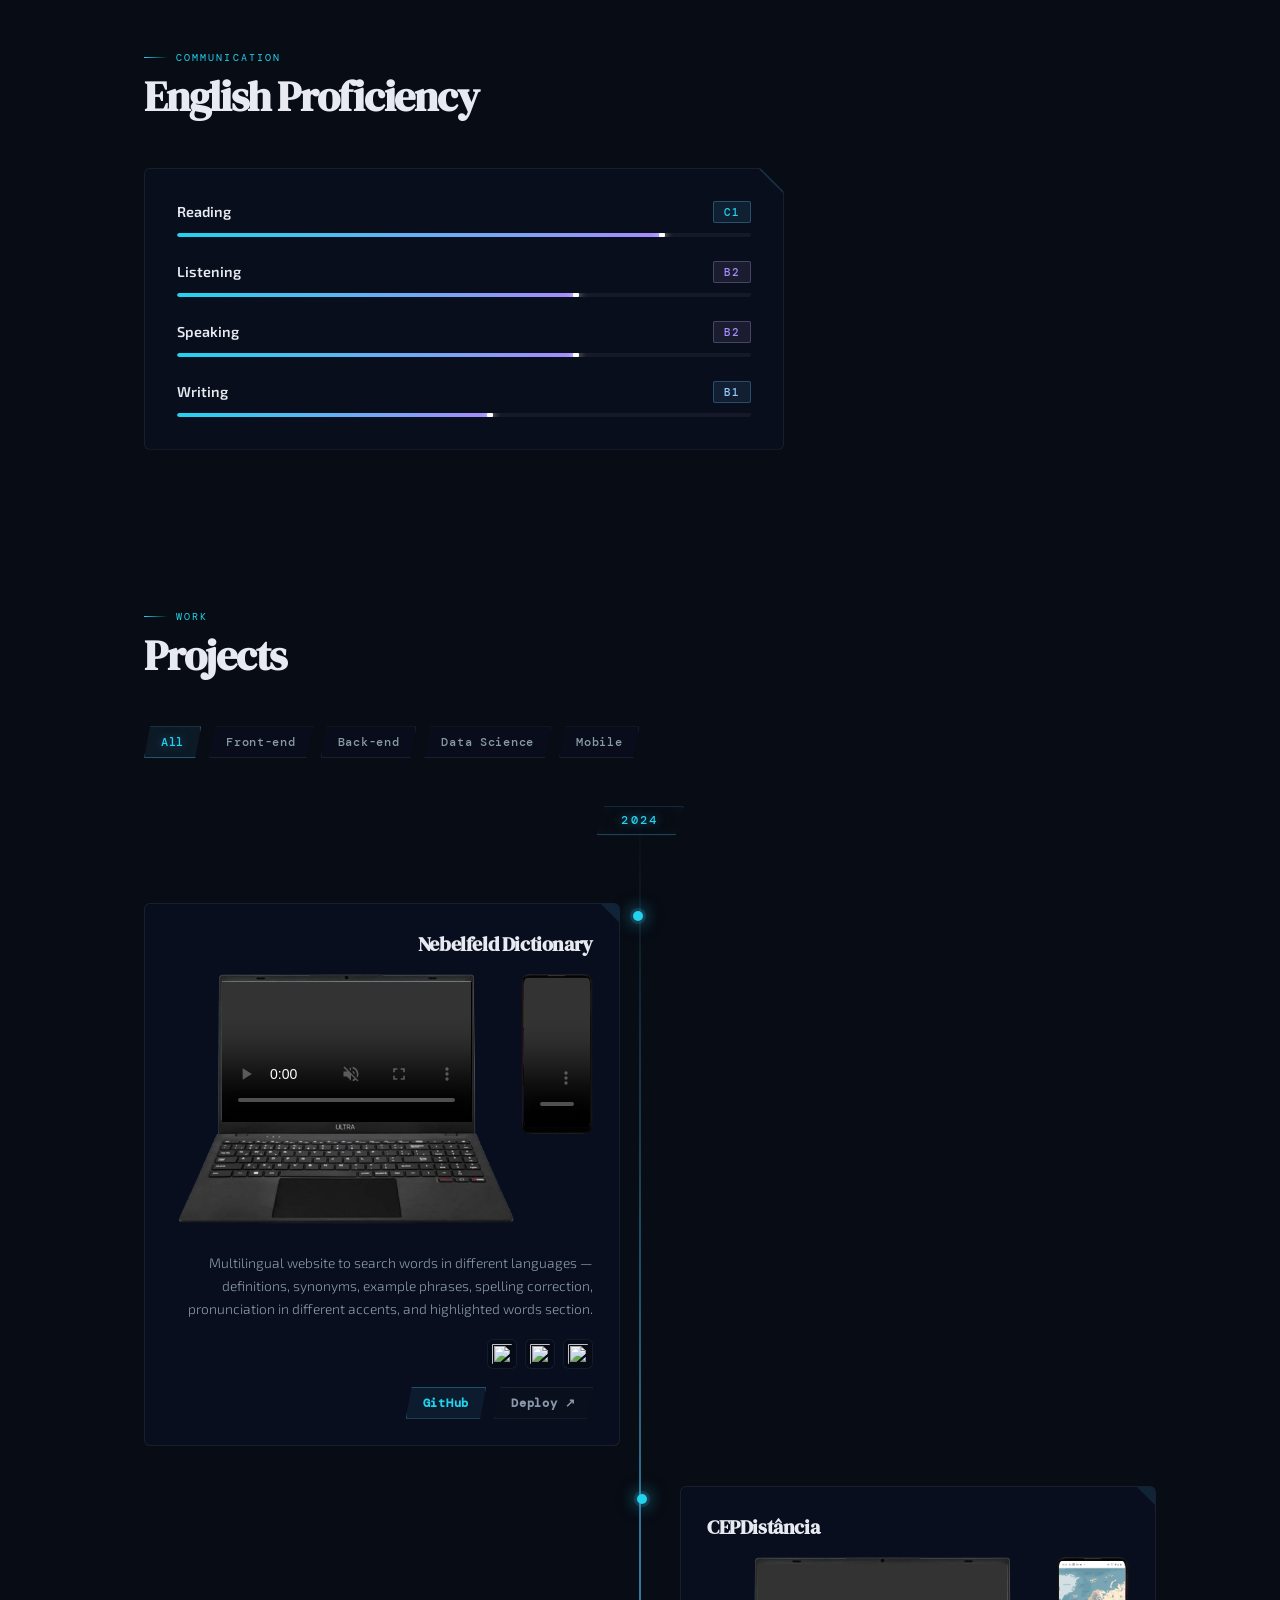
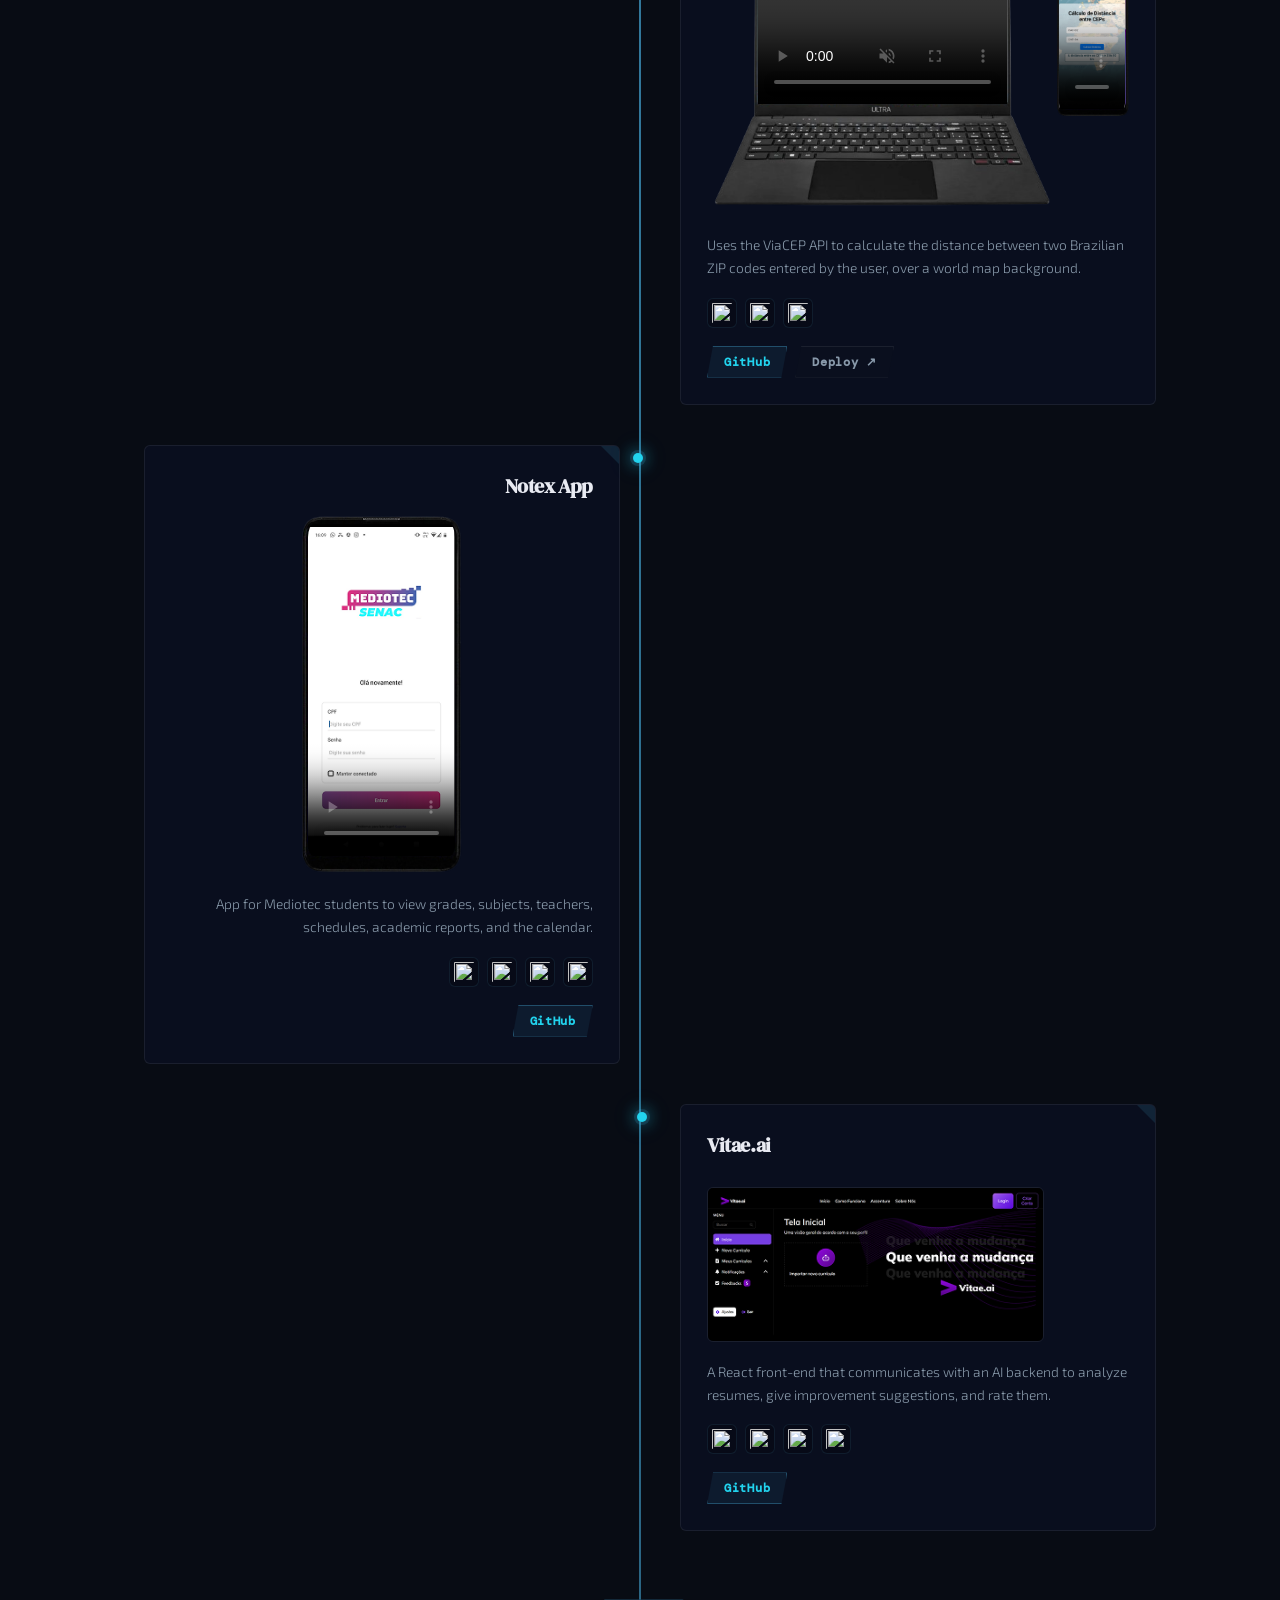
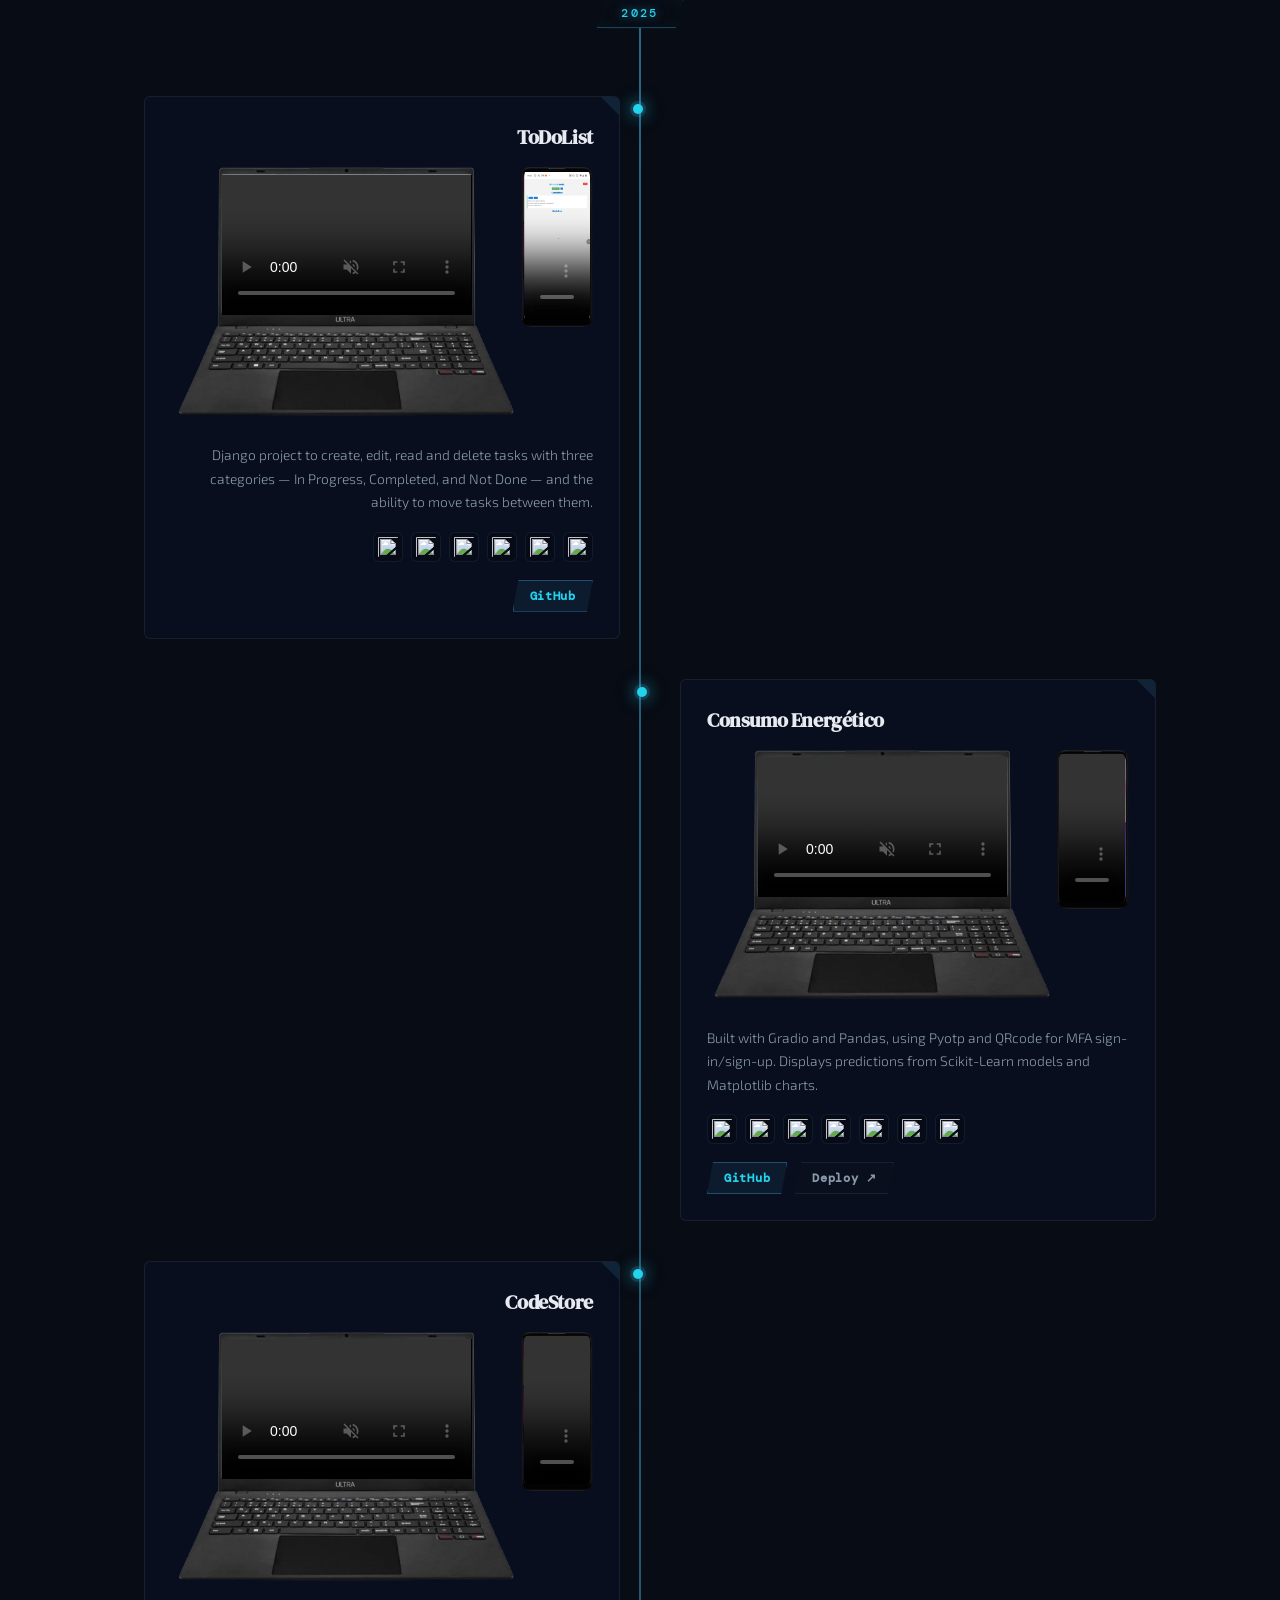
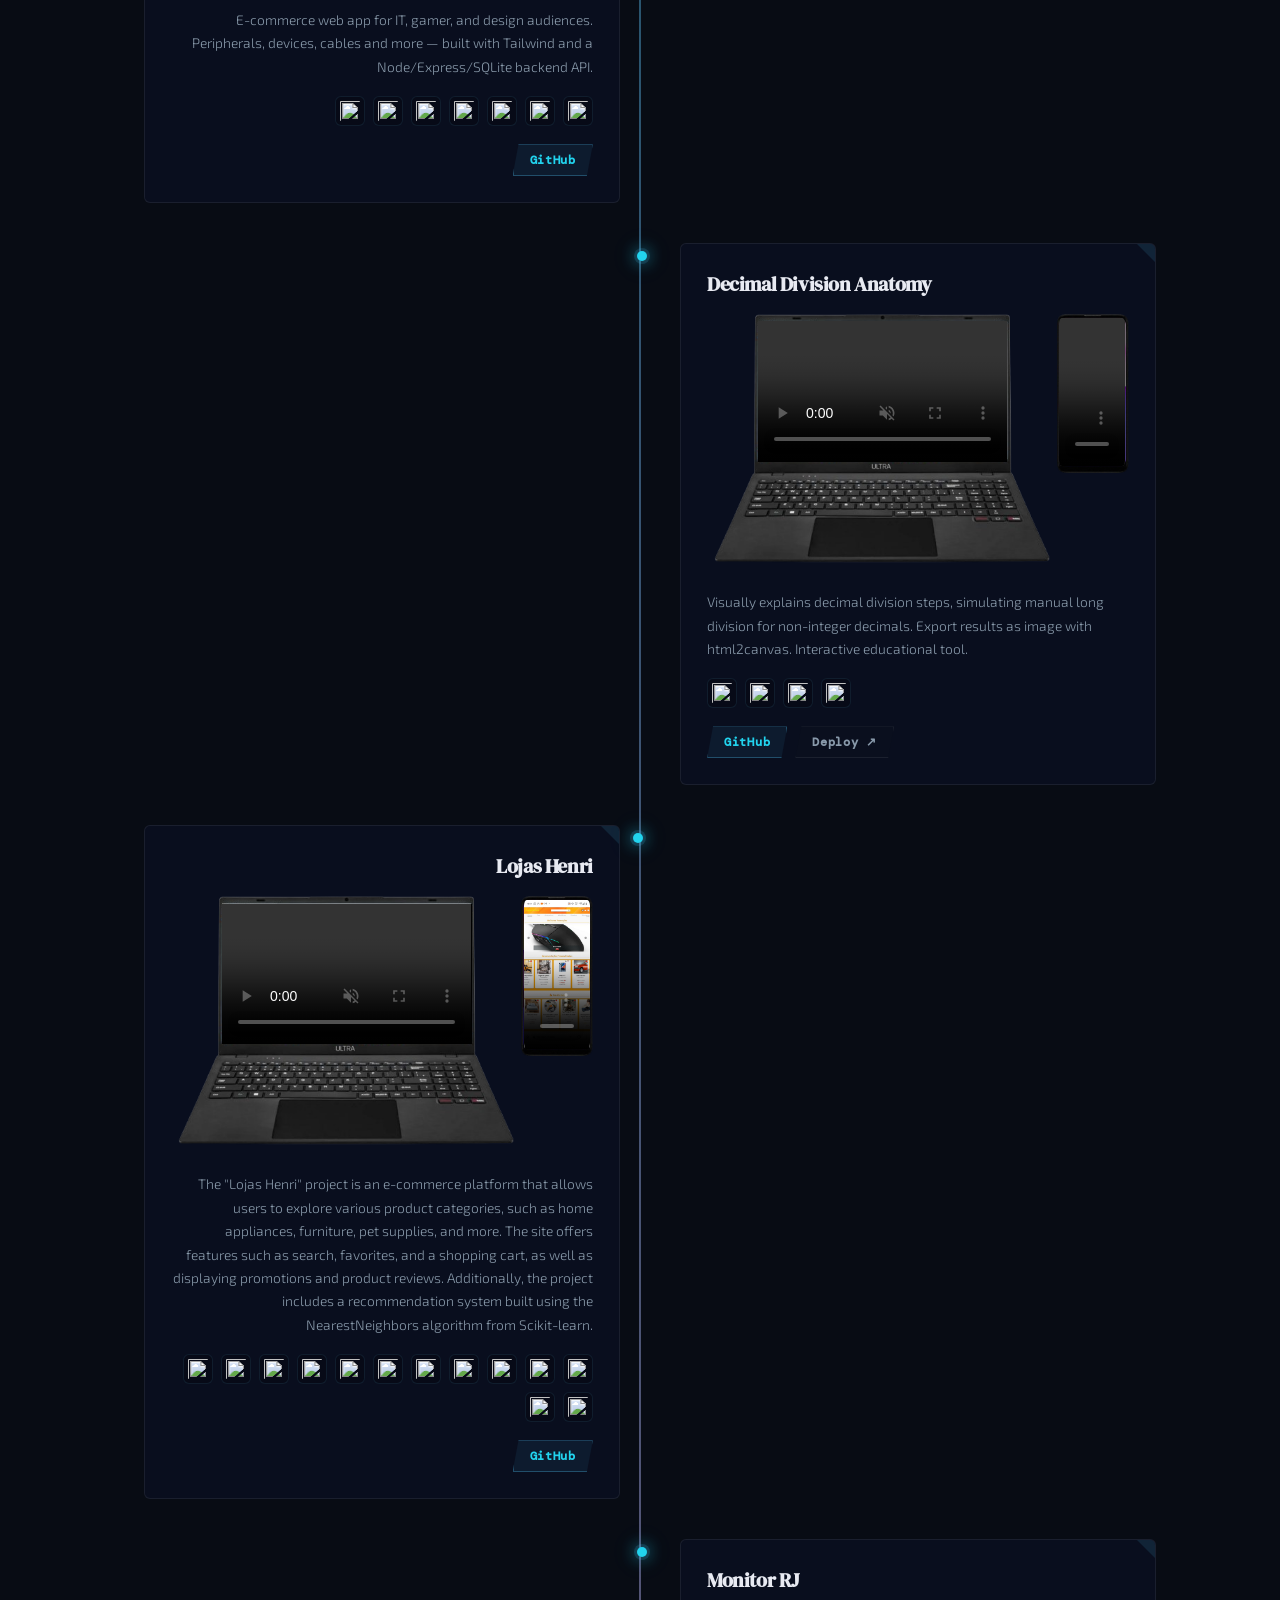
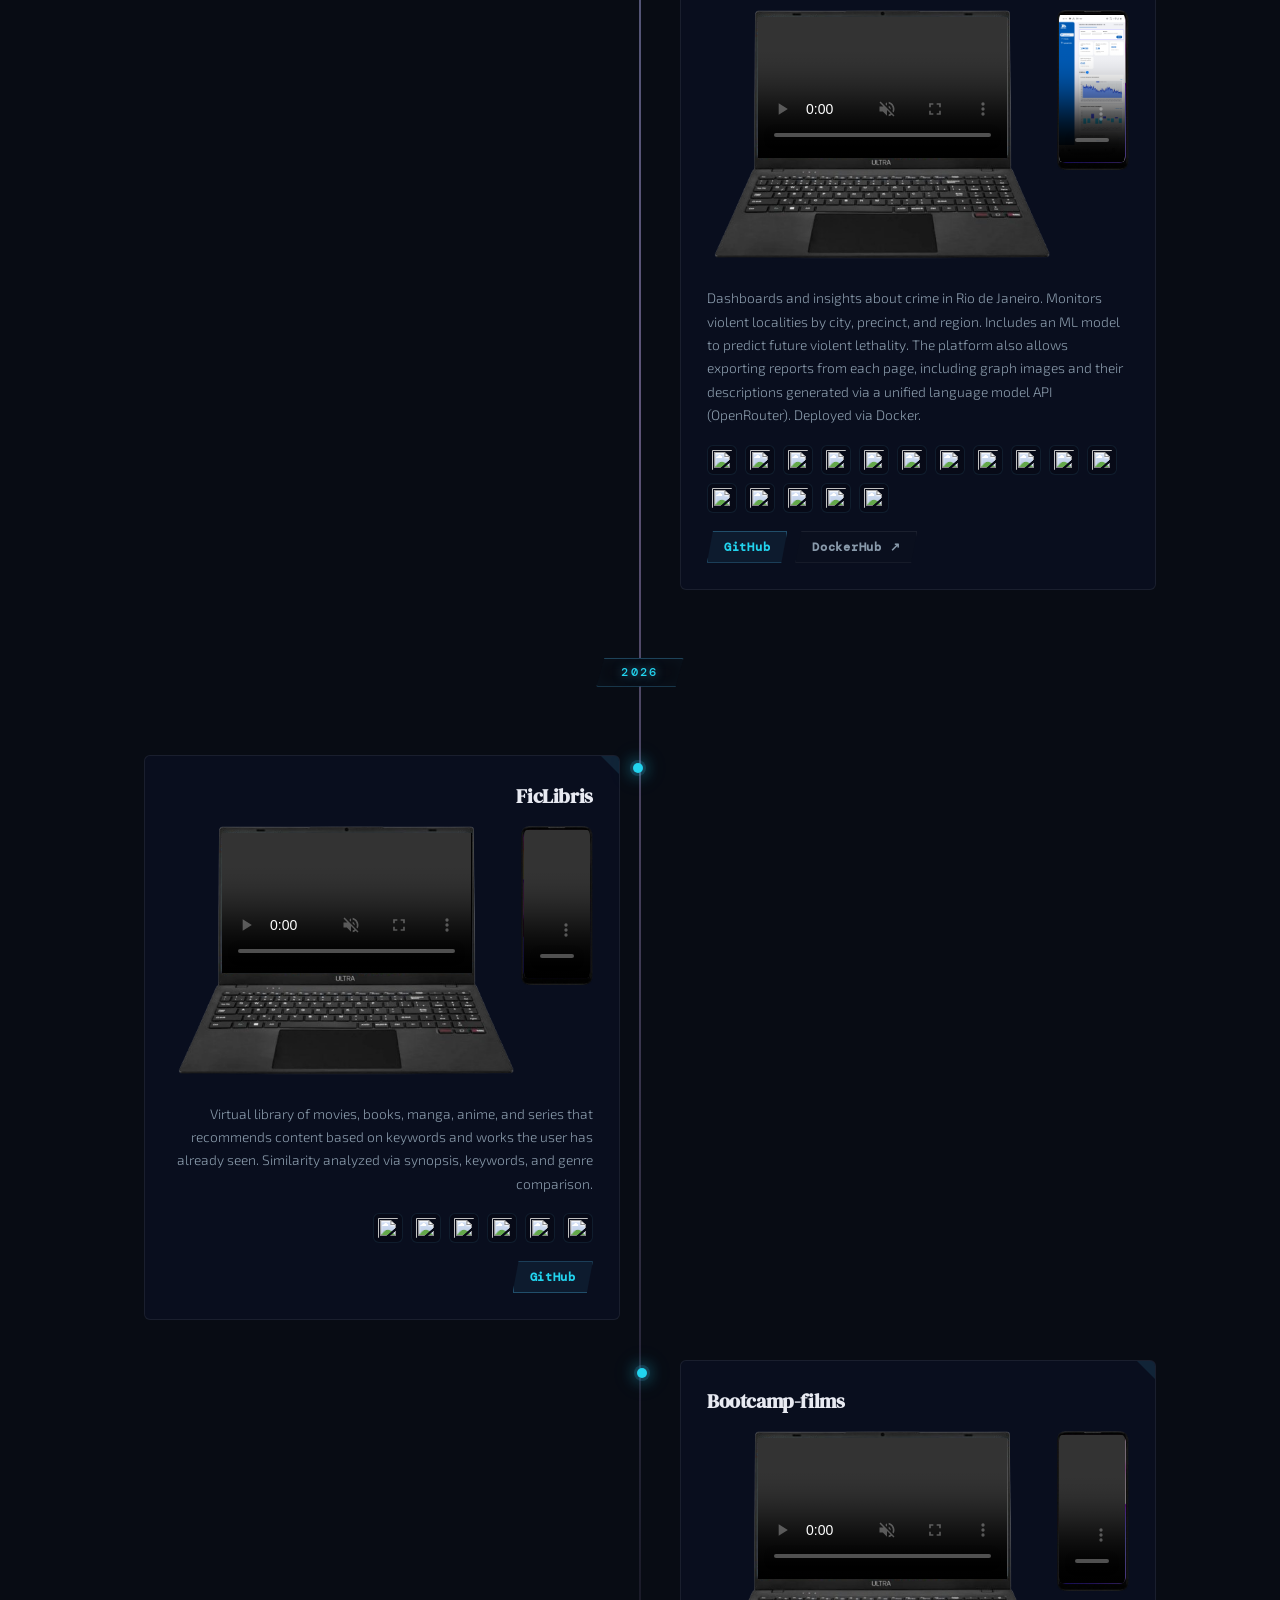
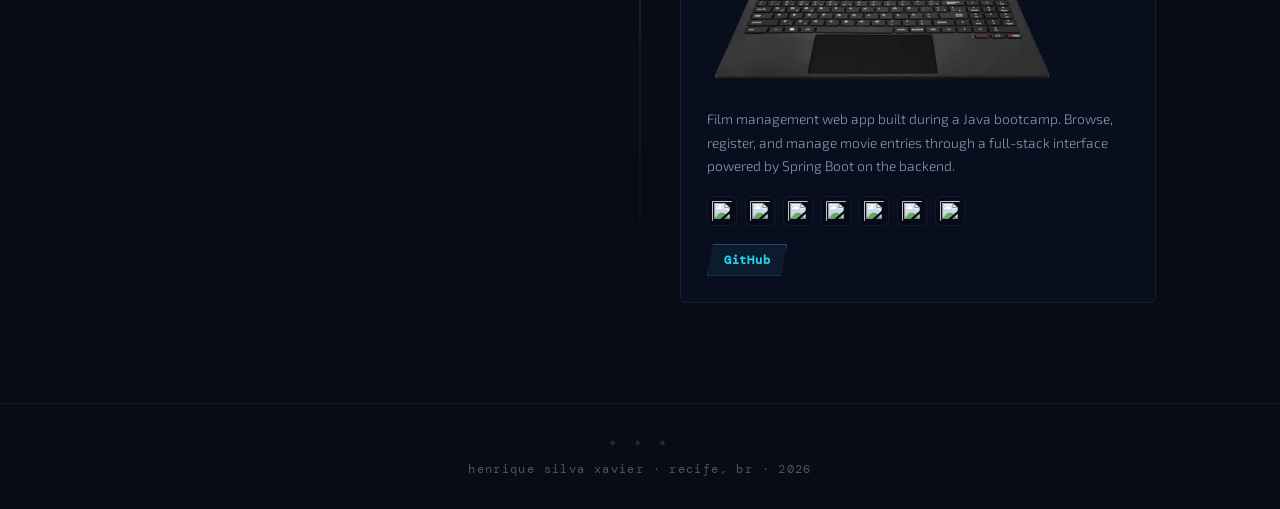
==== commit 230be536: "Ajustes na linha do timeline::before" ====
--- a/index.html
+++ b/index.html
@@ -810,16 +810,23 @@
 
 .timeline::before {
   content: '';
-  position: absolute; left: 50%; top: 0; bottom: 0;
-  width: 1px;
+  position: absolute;
+  left: 50%;
+  top: 0;
+  bottom: 0;
+
+  width: 2px; /* mais grossa */
+
   background: linear-gradient(180deg,
     transparent,
-    rgba(79,195,247,.3) 5%,
-    rgba(79,195,247,.15) 50%,
-    rgba(179,157,219,.2) 80%,
+    rgba(79,195,247,.6) 10%,
+    rgba(79,195,247,.4) 50%,
+    rgba(179,157,219,.5) 80%,
     transparent
   );
-  transform: translateX(-50%); z-index: 1;
+
+  transform: translateX(-50%);
+  z-index: 1;
 }
 
 .timeline-year {
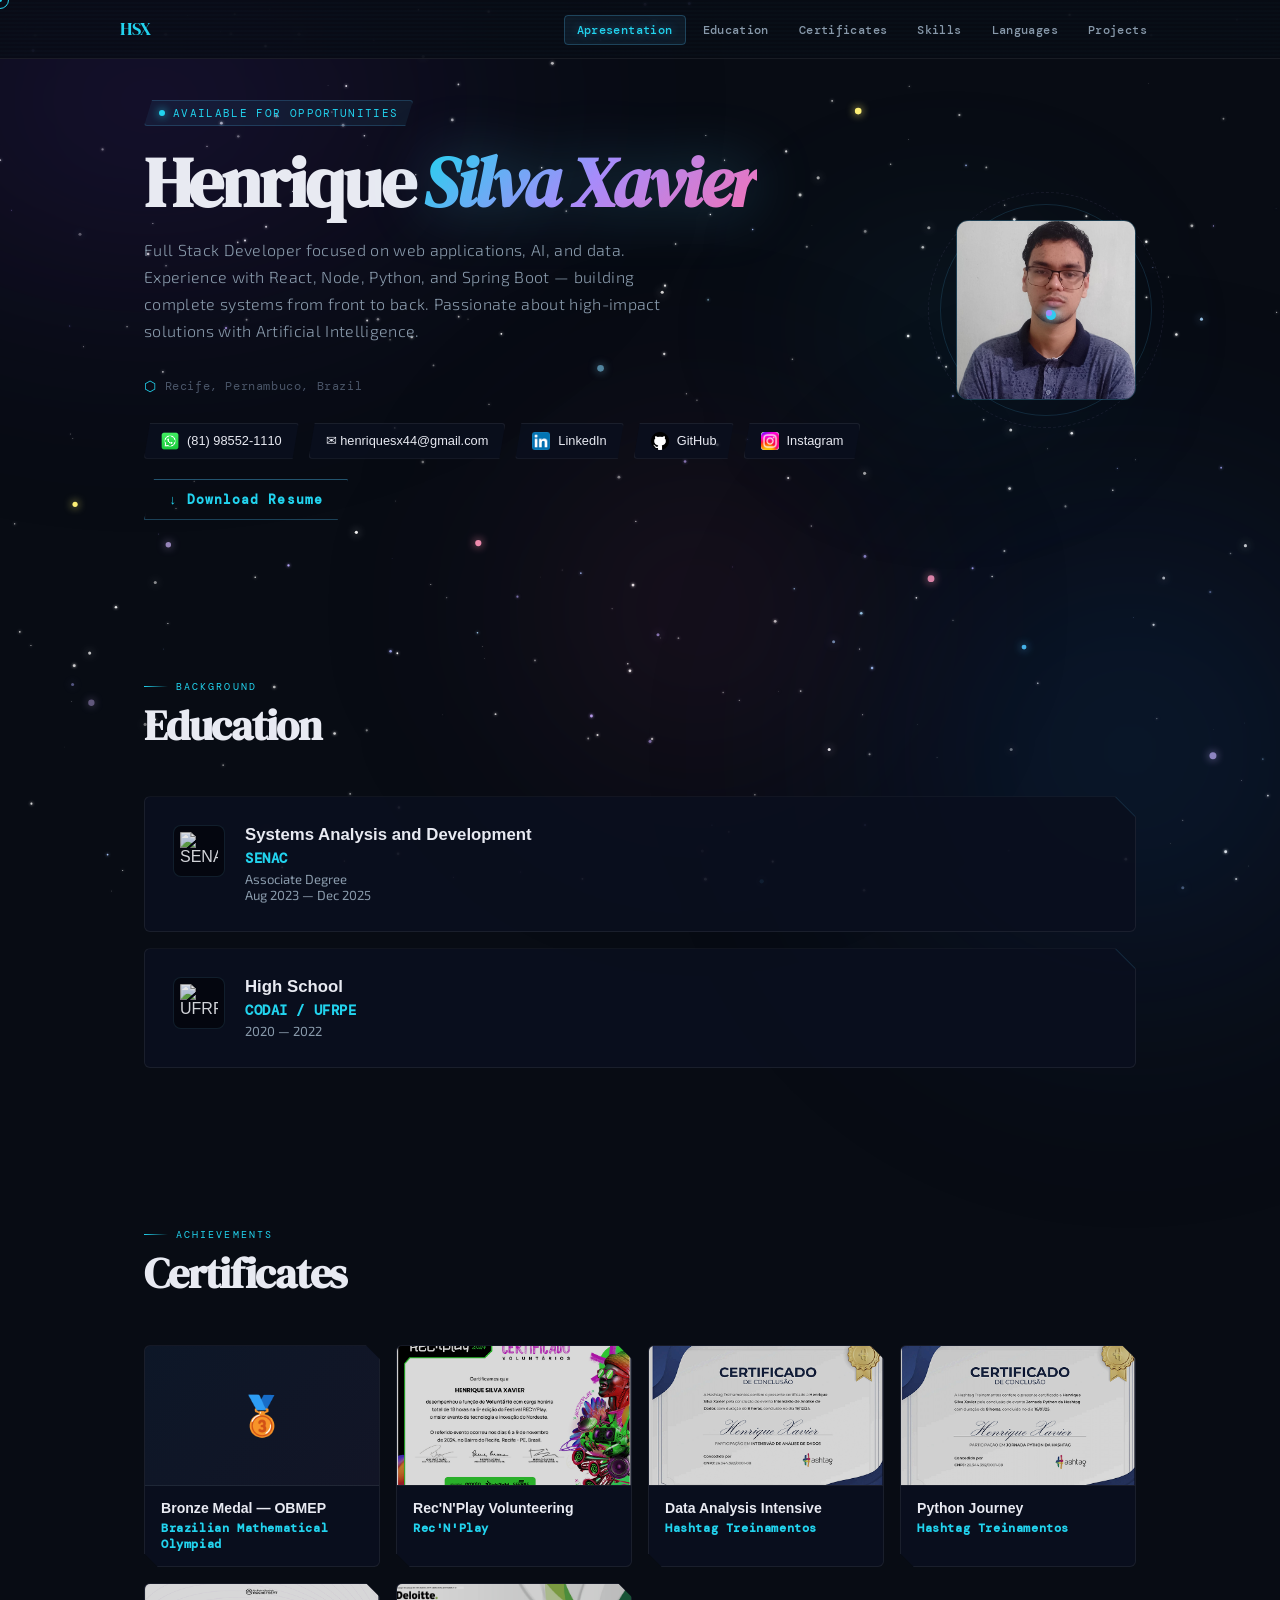
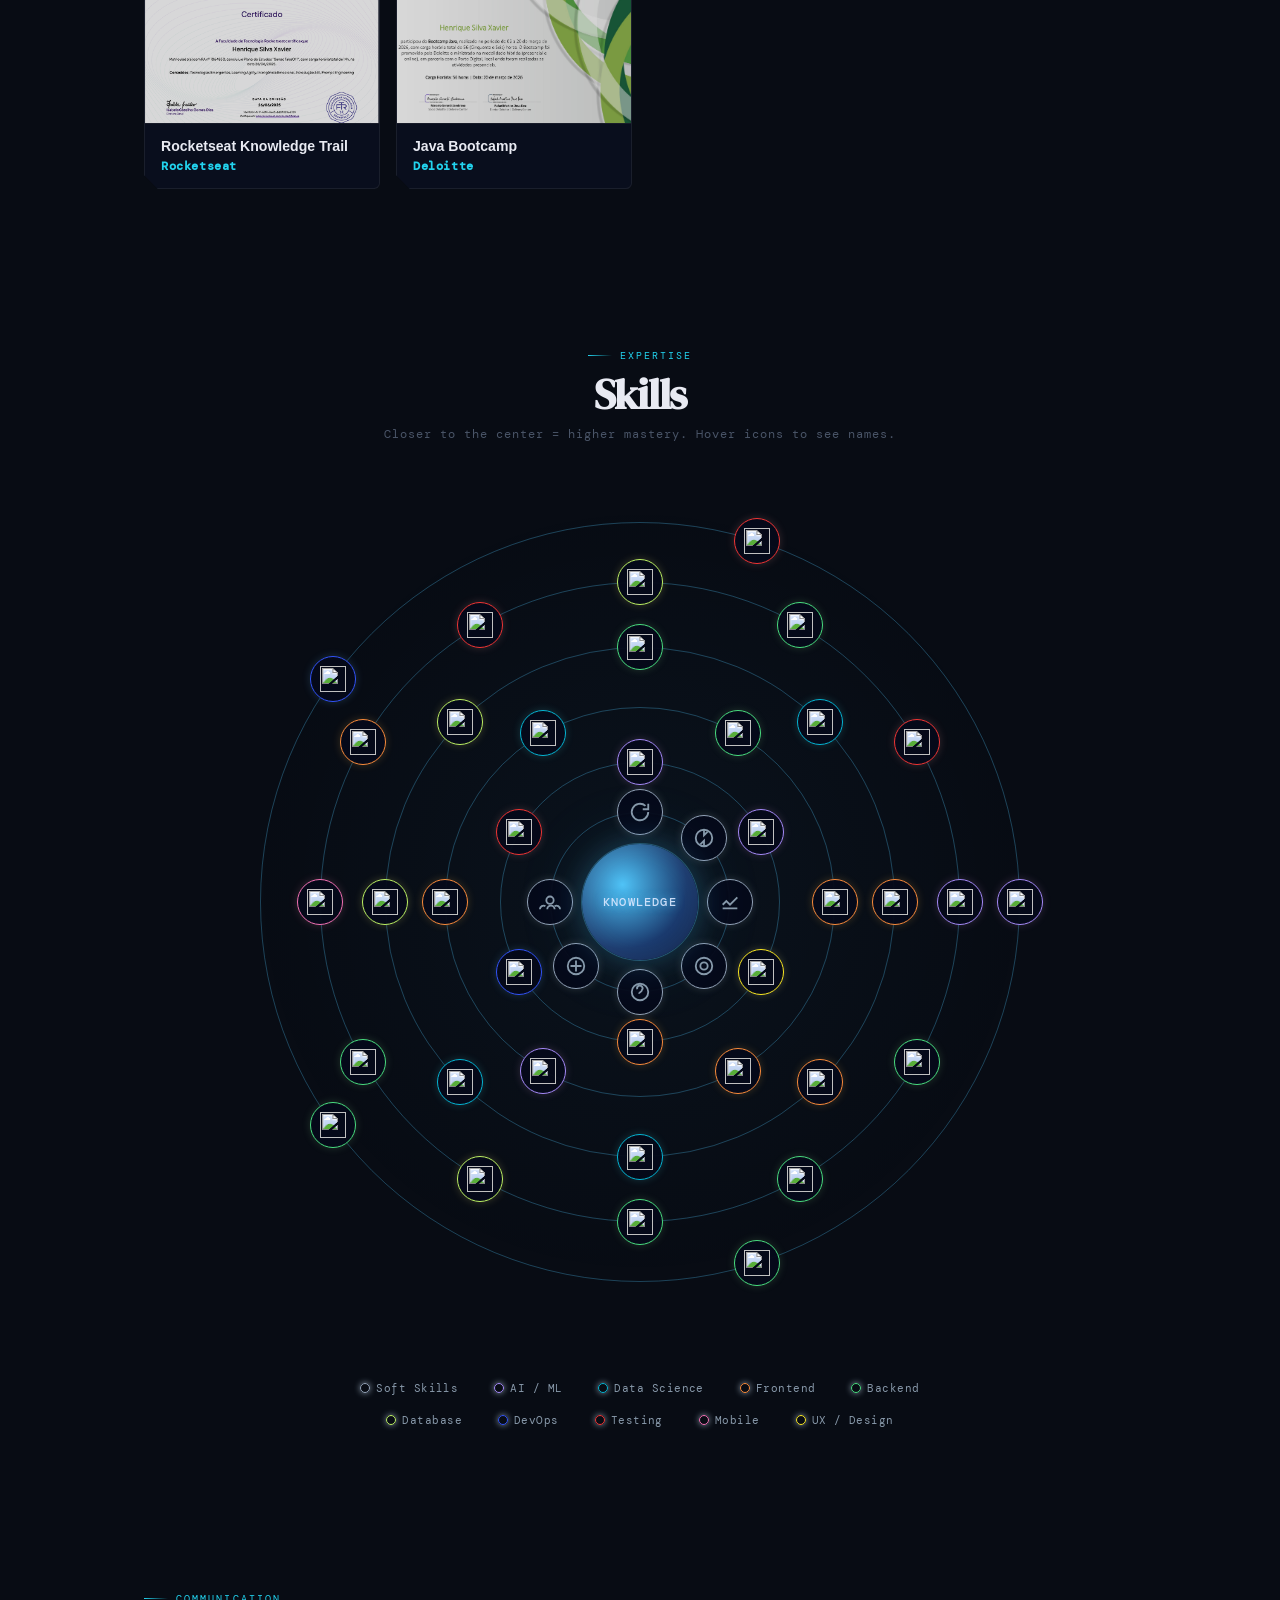
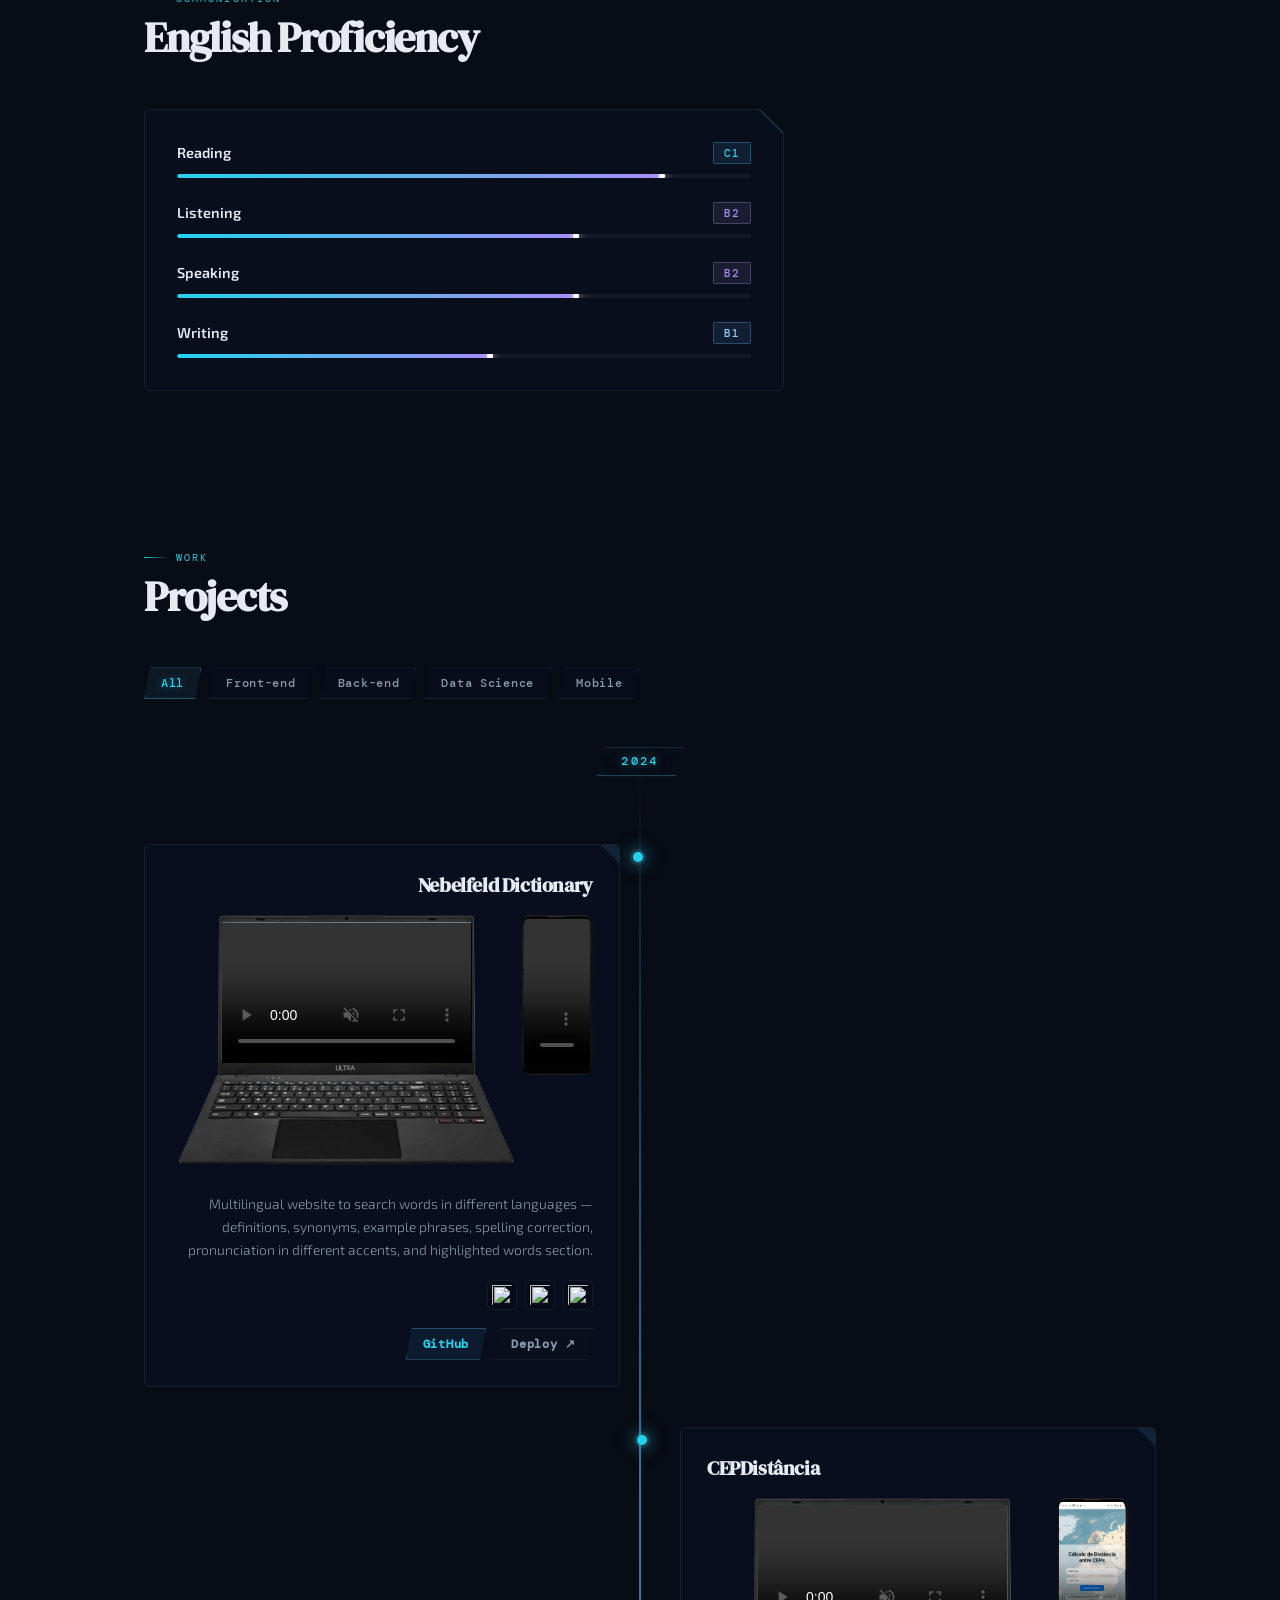
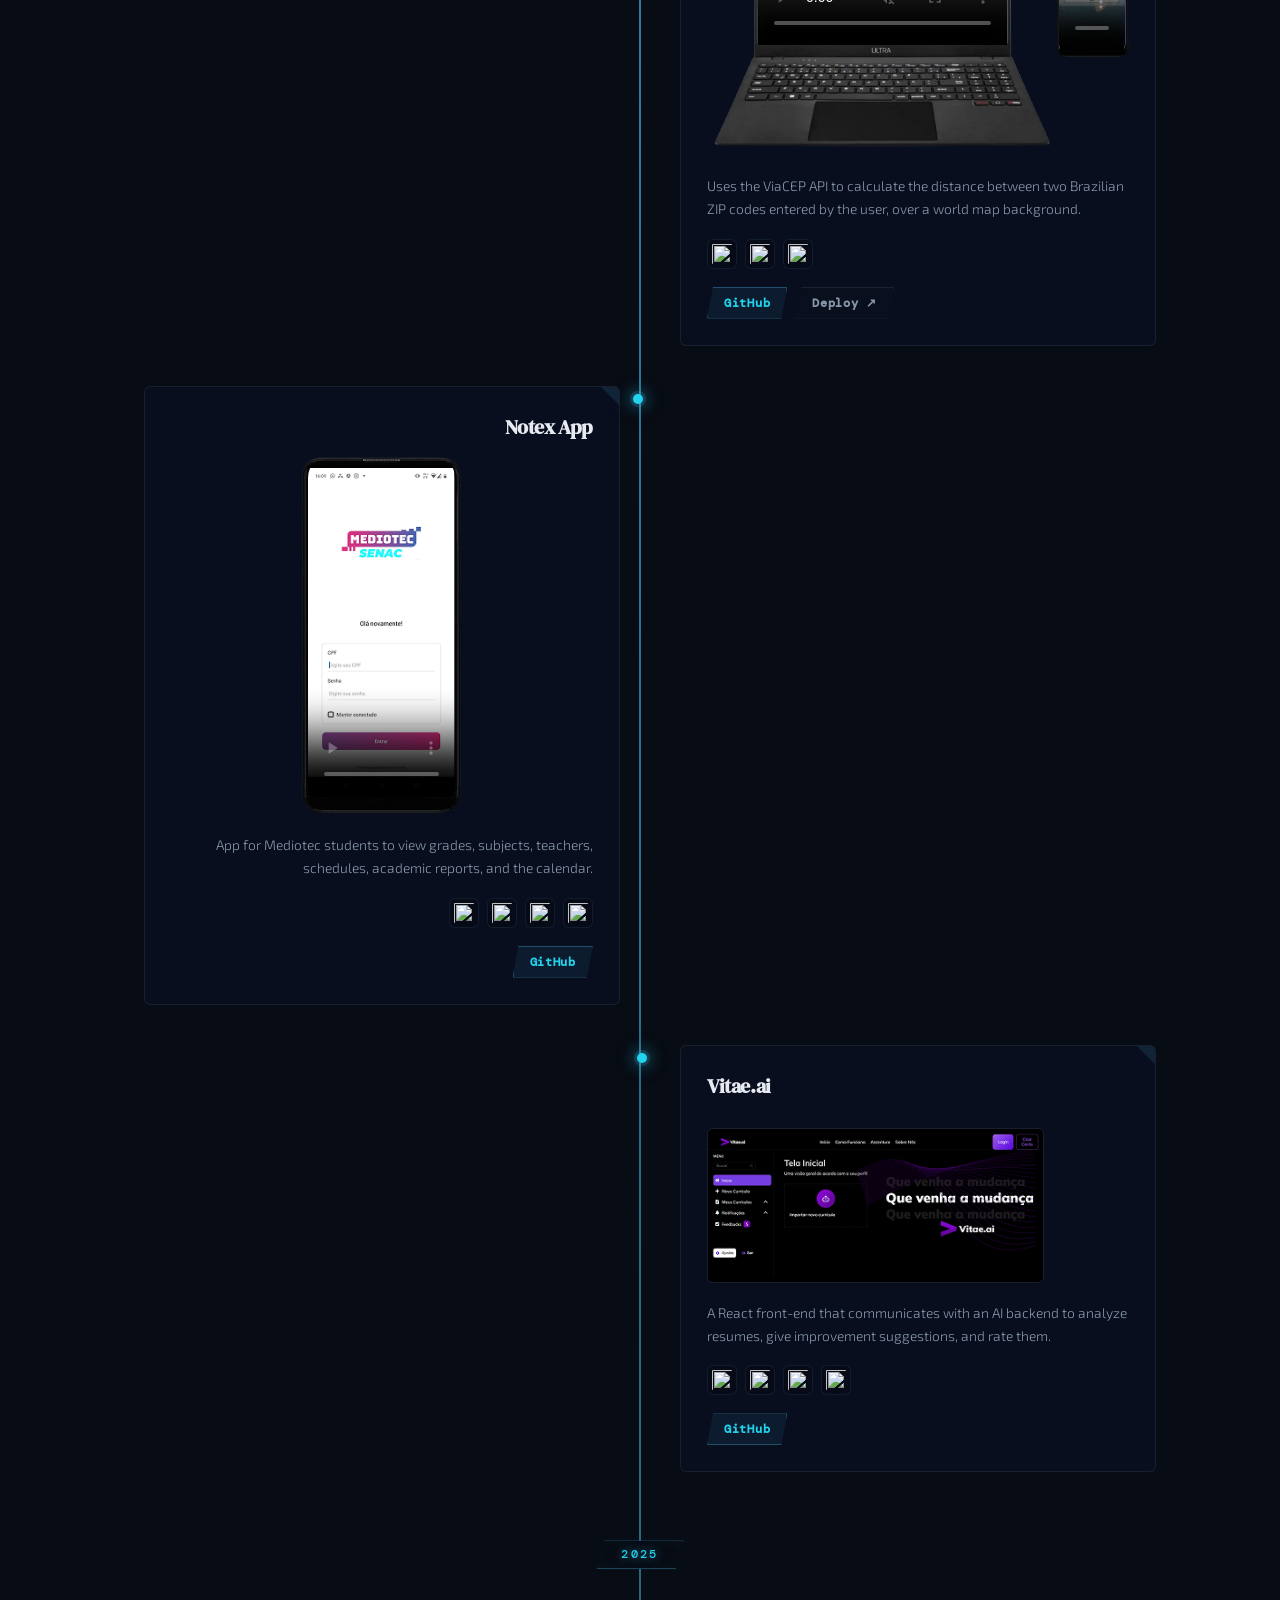
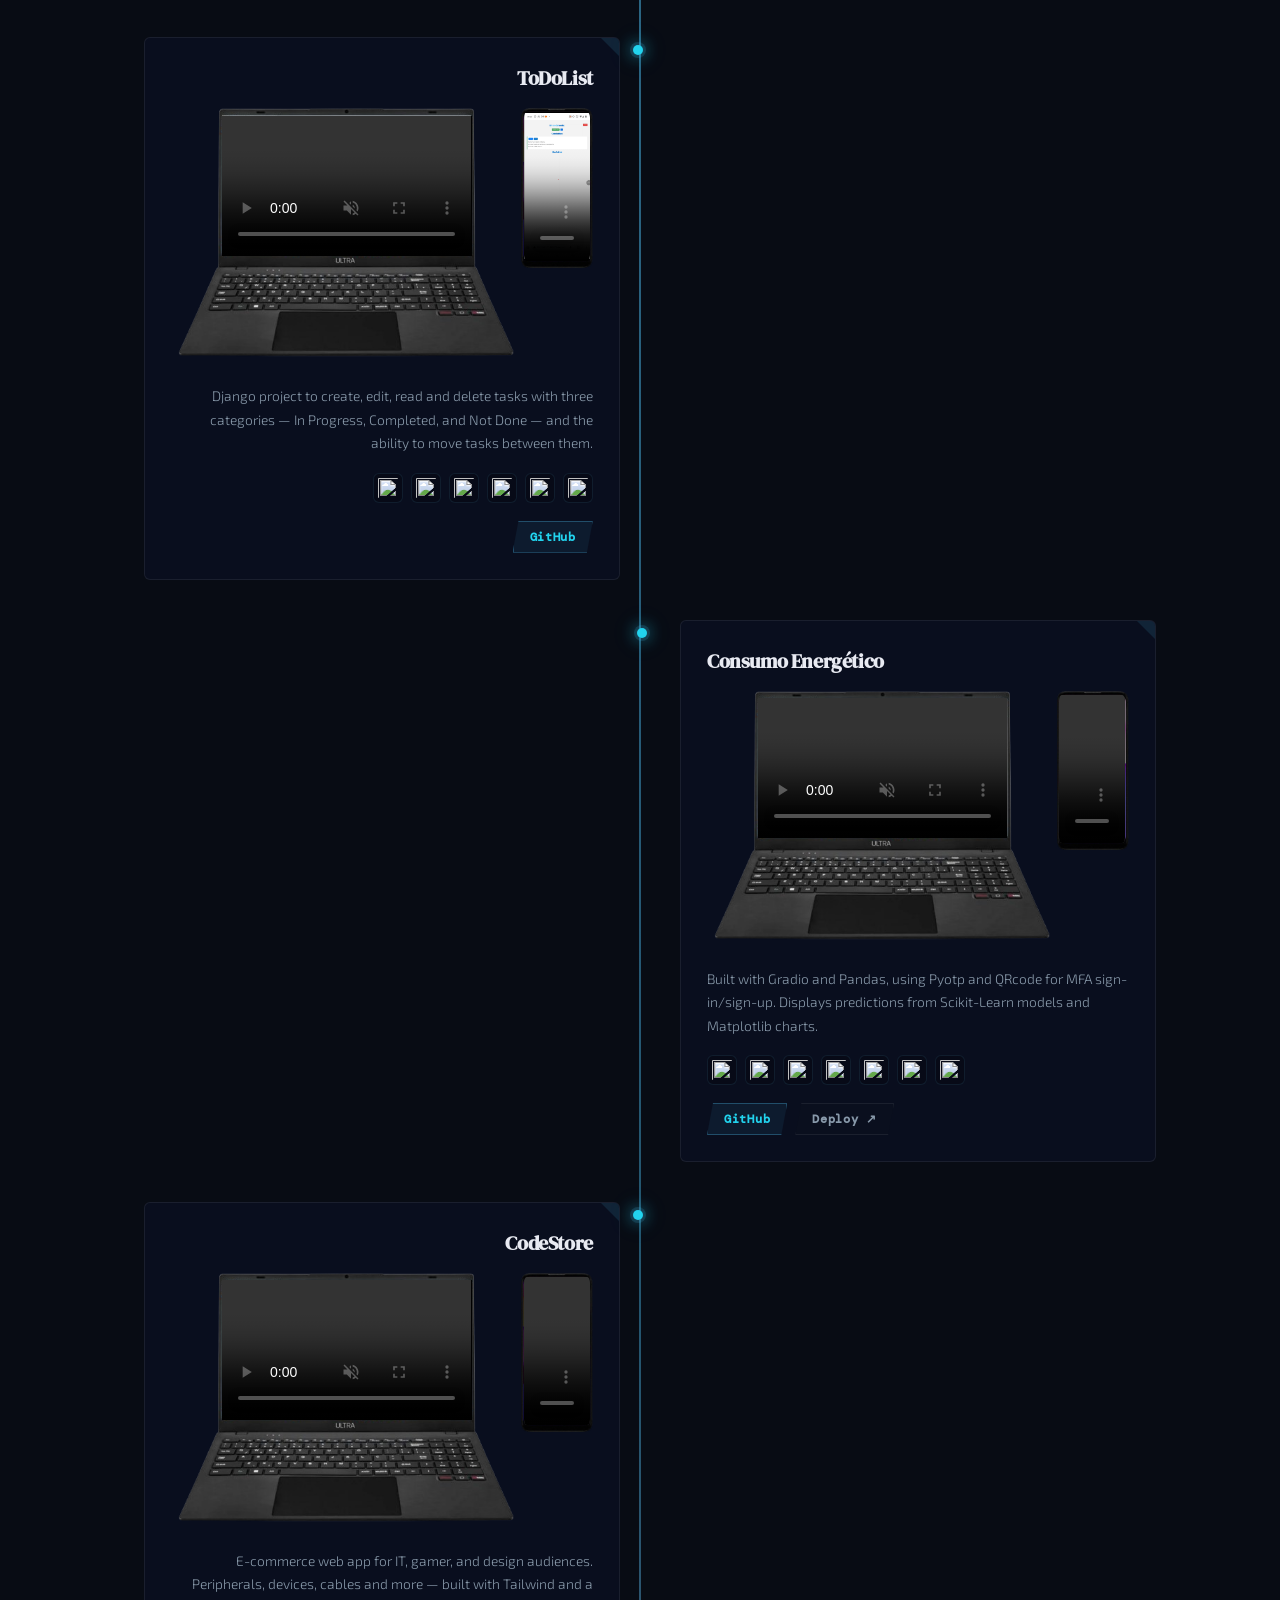
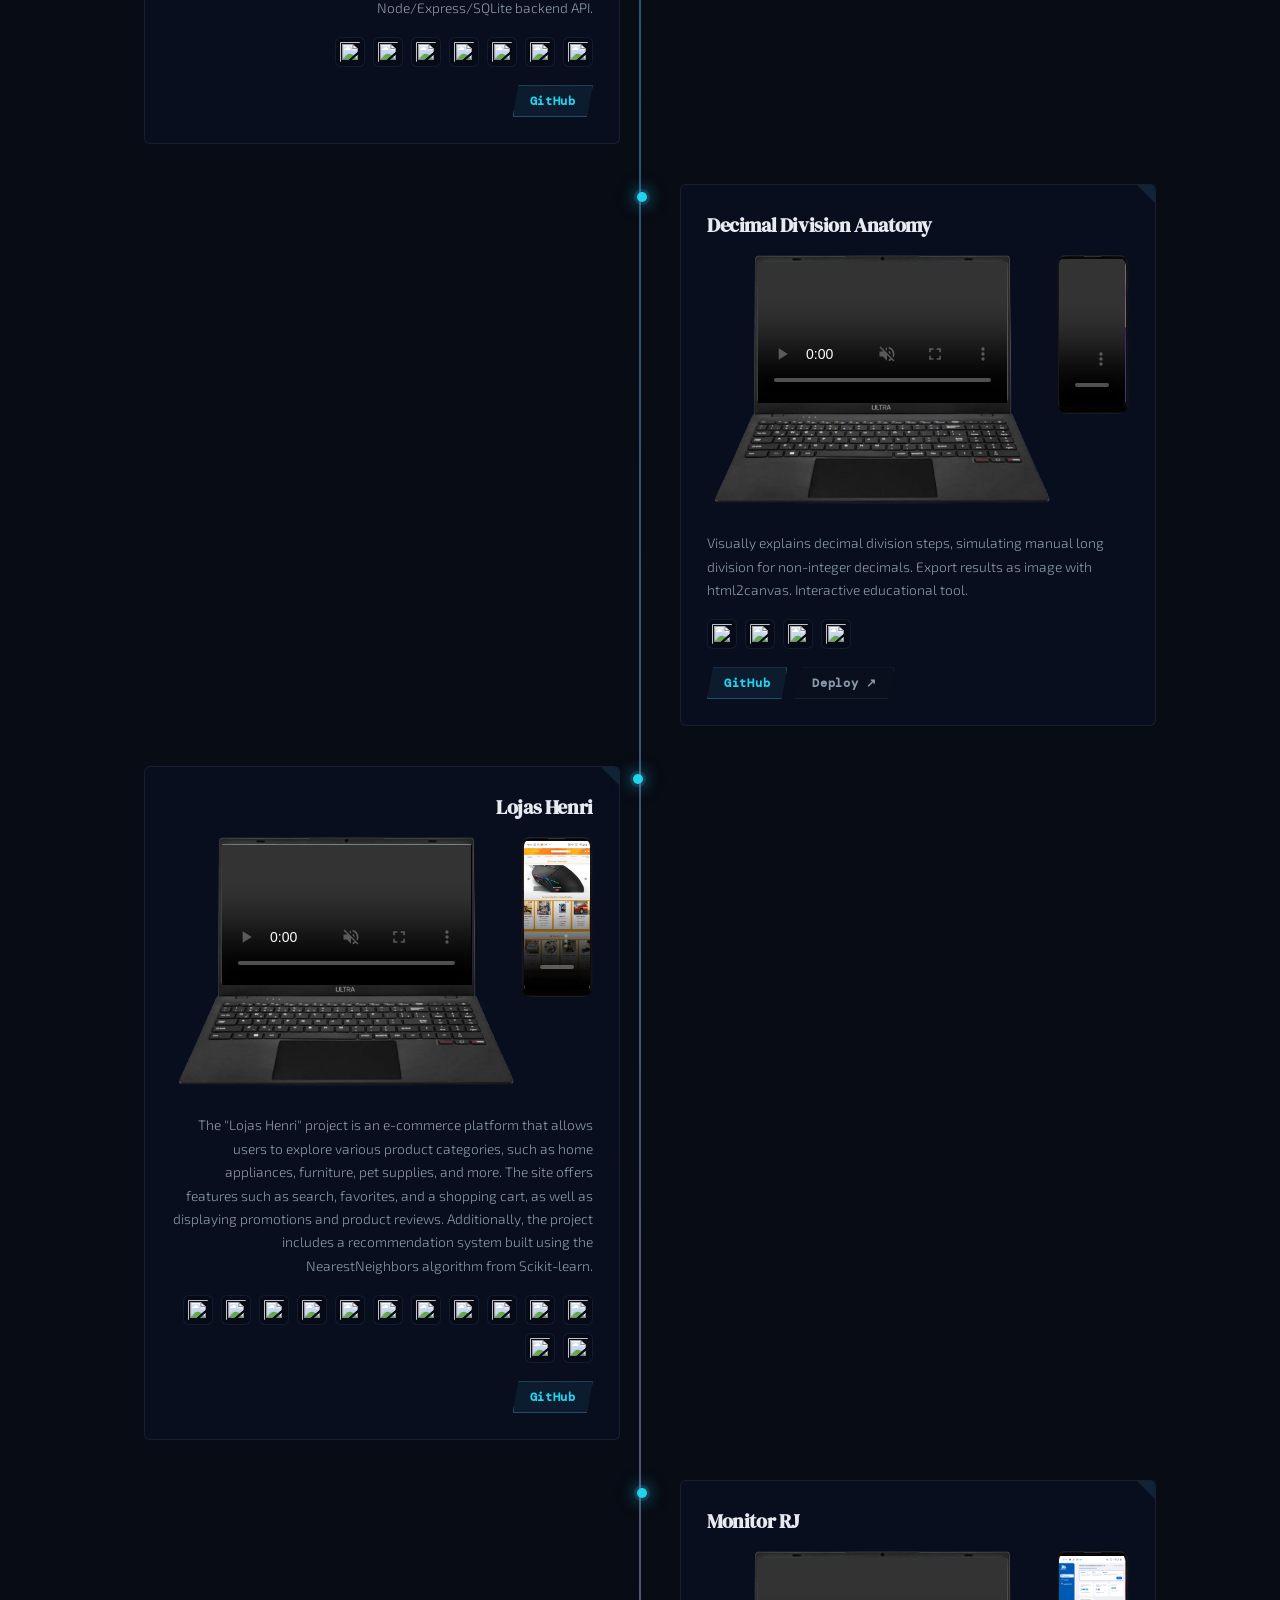
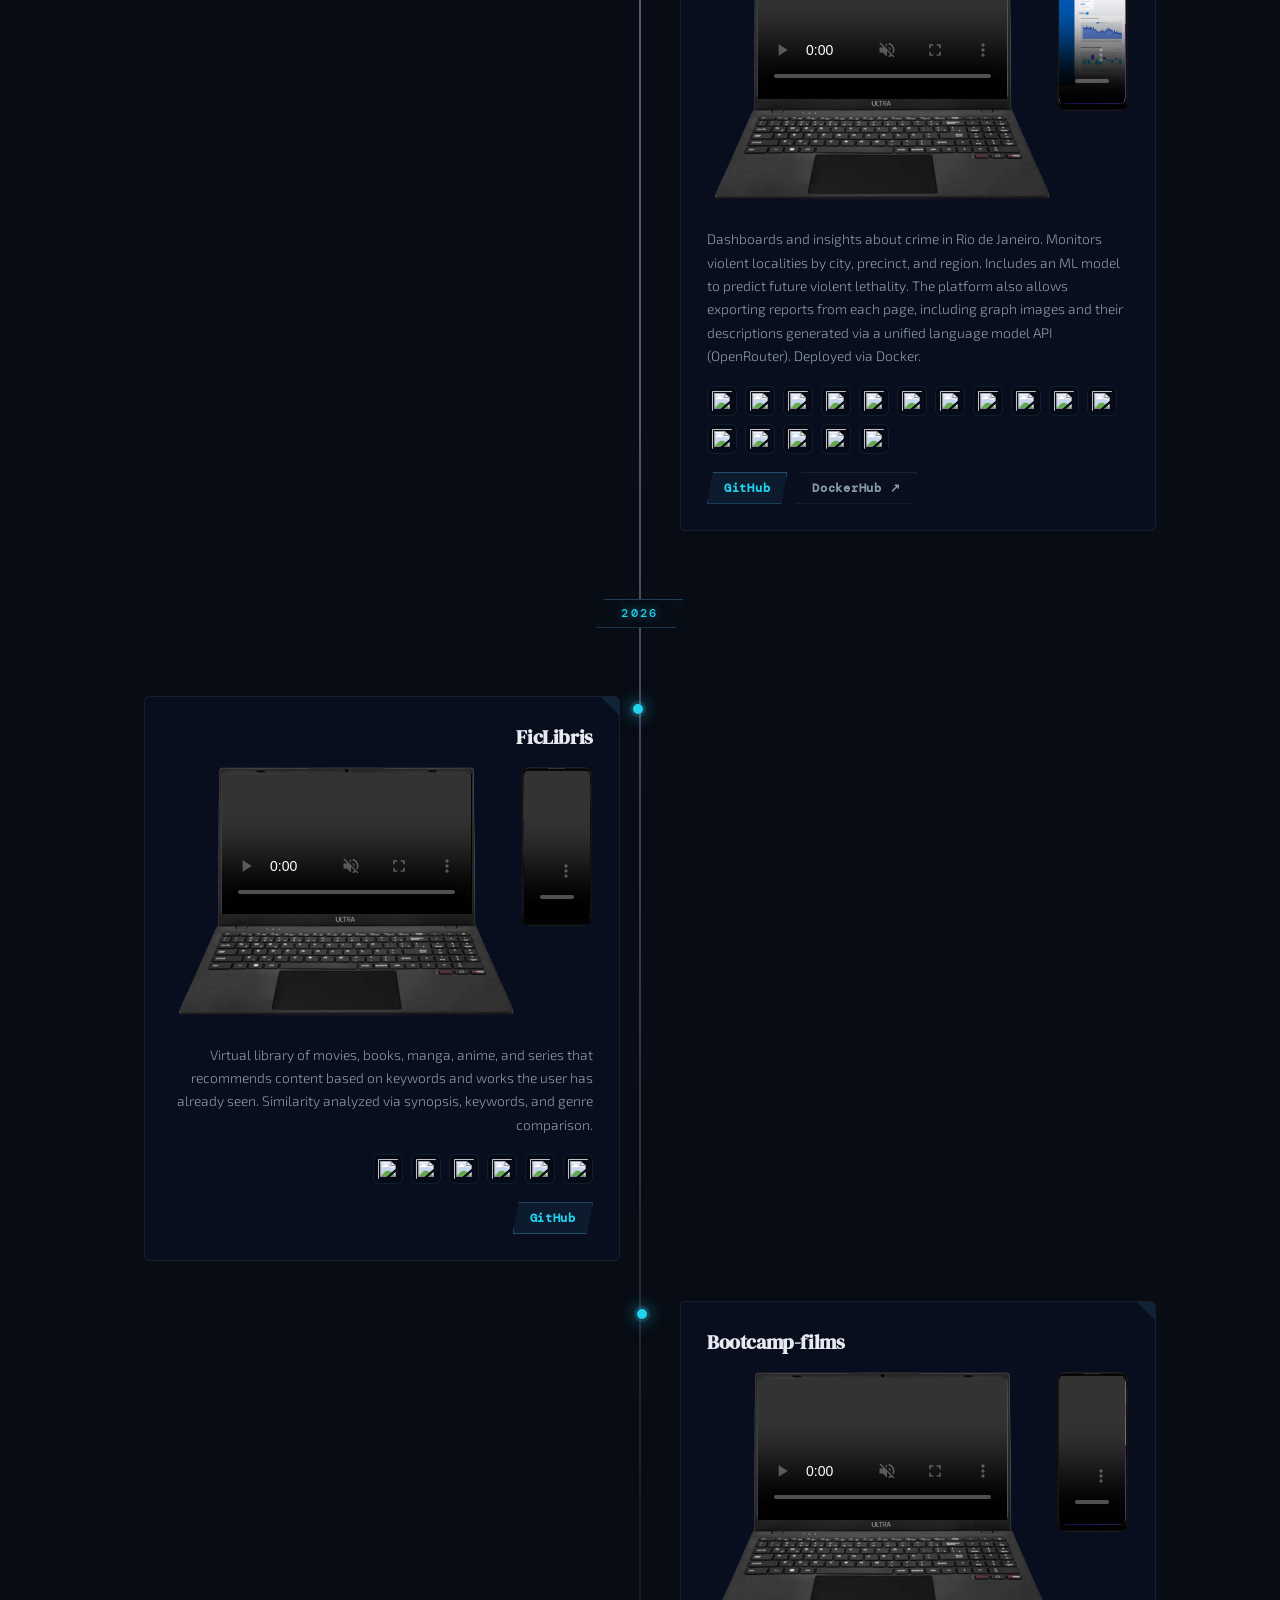
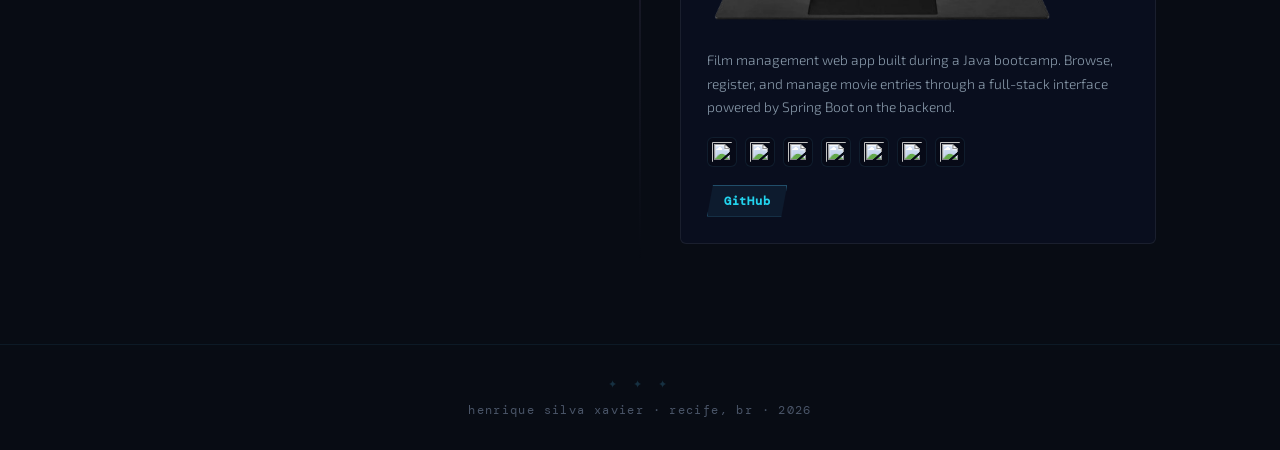
==== commit 7b13aa00: "Mudança do nav de sticky para fixed" ====
--- a/index.html
+++ b/index.html
@@ -186,11 +186,18 @@
    NAV — SPACE STATION HUD
 ───────────────────────────────────────────────── */
 nav {
-  position: sticky; top: 0; z-index: 100;
+  position: fixed; top: 0; z-index: 100;
   backdrop-filter: blur(20px);
   background: rgba(8,12,20,.8);
   border-bottom: 1px solid var(--border);
   padding: 0 24px;
+  width: 100%;
+}
+
+.nav-inner {
+  max-width: 1040px; margin: 0 auto;
+  display: flex; align-items: center; justify-content: space-between;
+  height: 58px; gap: 16px;
 }
 
 /* scanline effect on nav */
@@ -199,12 +206,6 @@
   position: absolute; inset: 0;
   background: repeating-linear-gradient(0deg, transparent, transparent 2px, rgba(79,195,247,.015) 2px, rgba(79,195,247,.015) 4px);
   pointer-events: none;
-}
-
-.nav-inner {
-  max-width: 1040px; margin: 0 auto;
-  display: flex; align-items: center; justify-content: space-between;
-  height: 58px; gap: 16px;
 }
 
 .nav-brand {
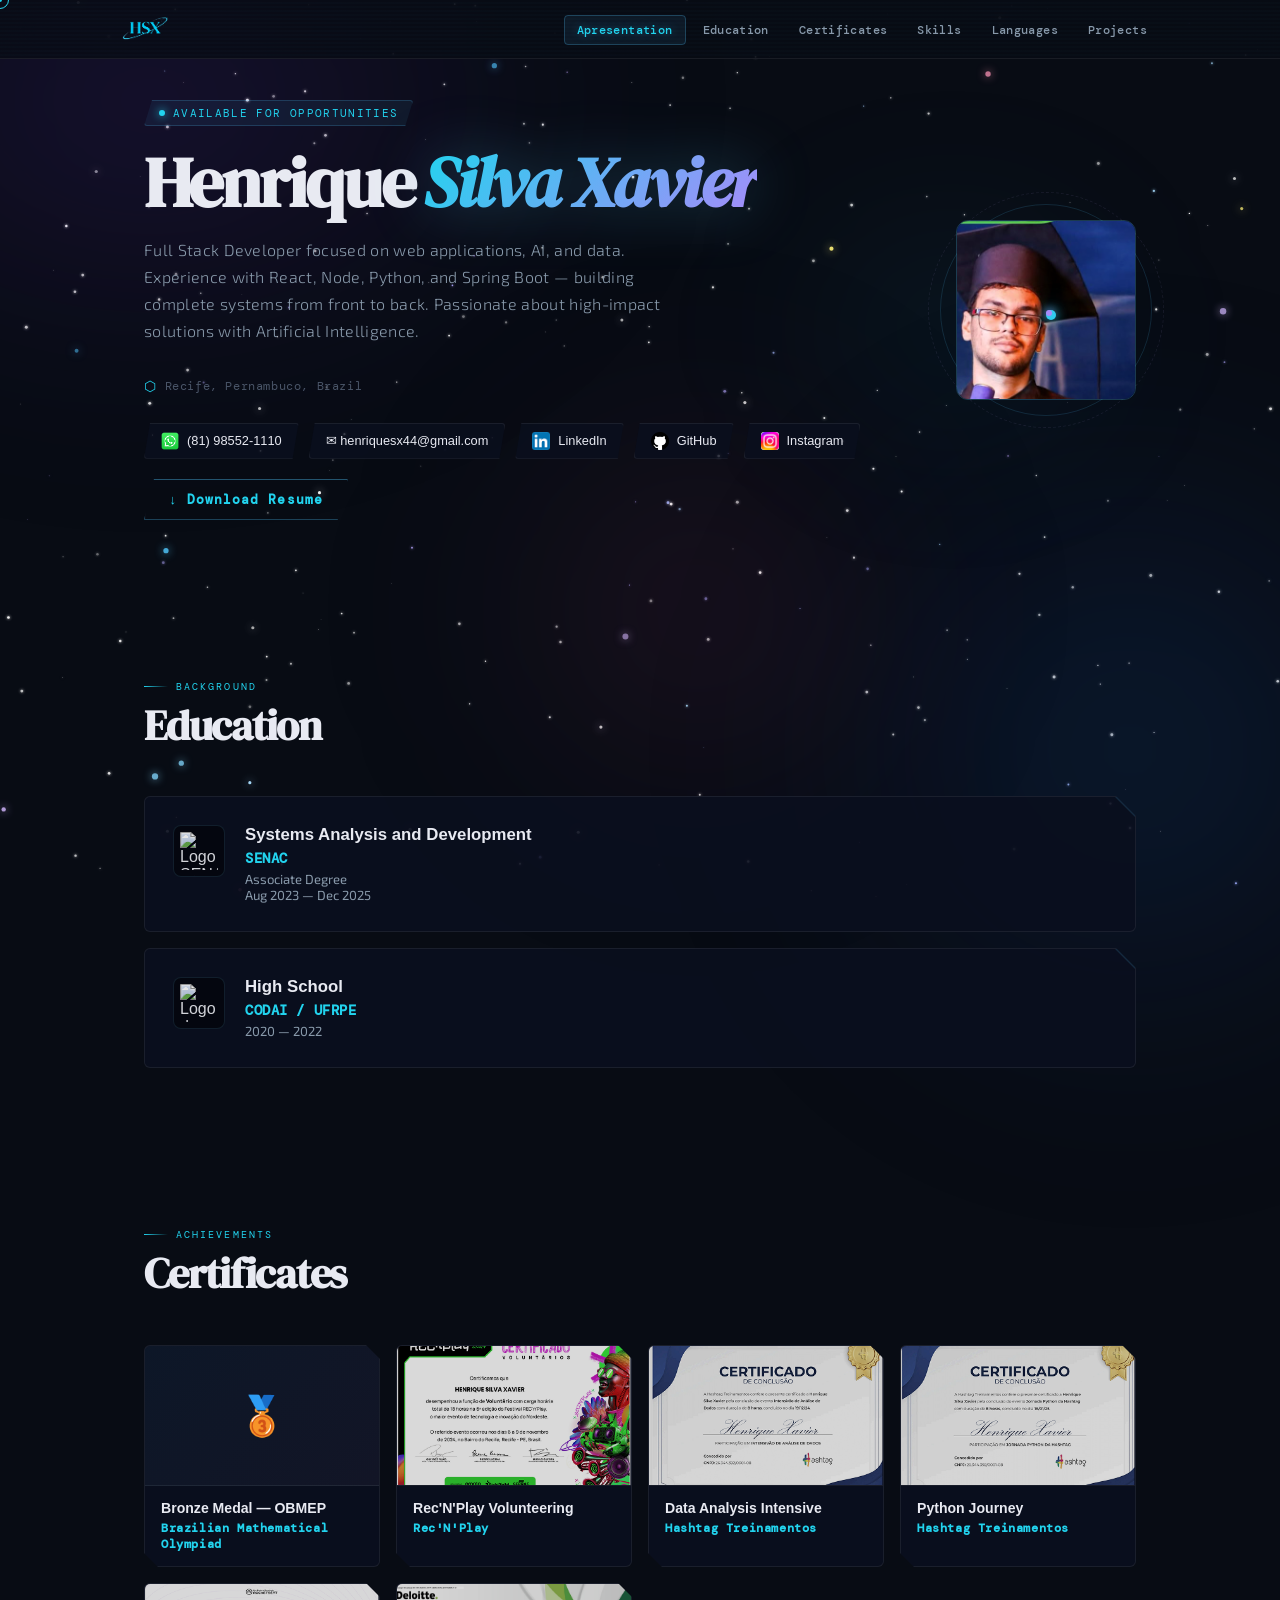
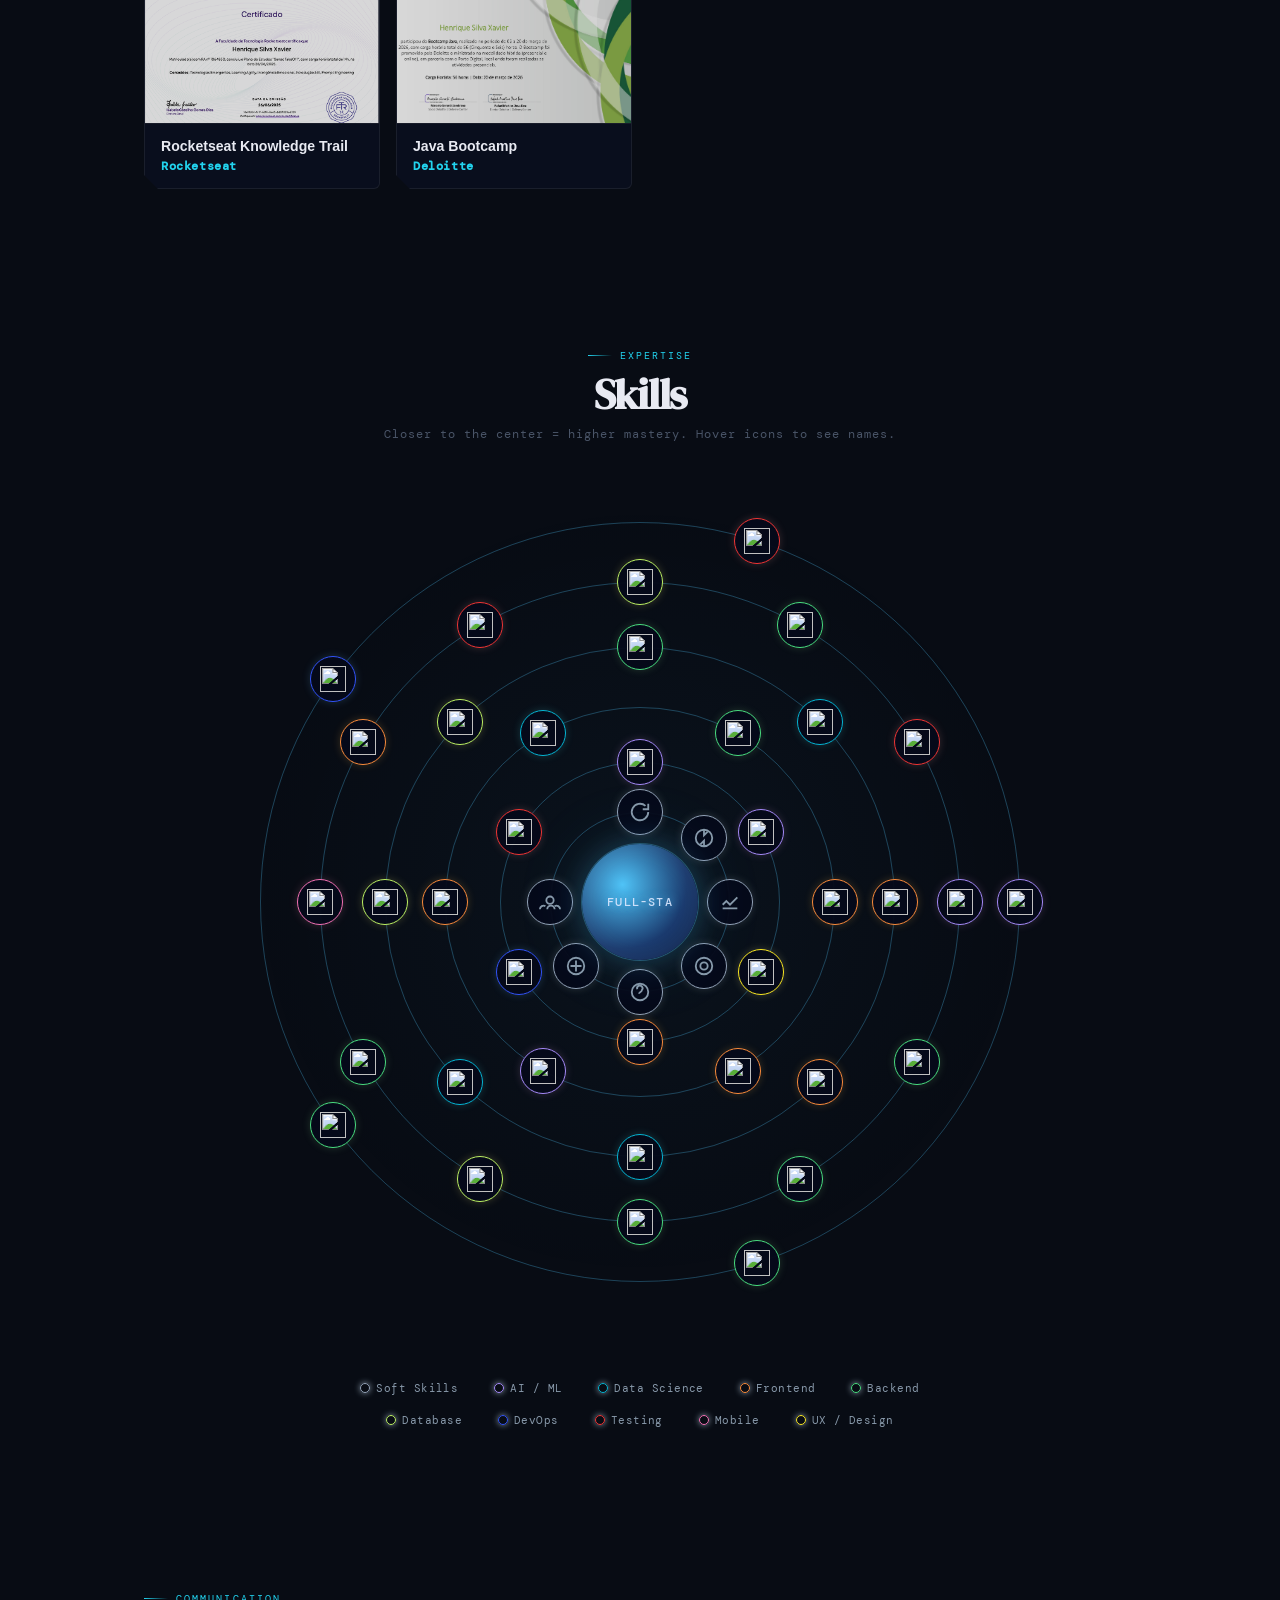
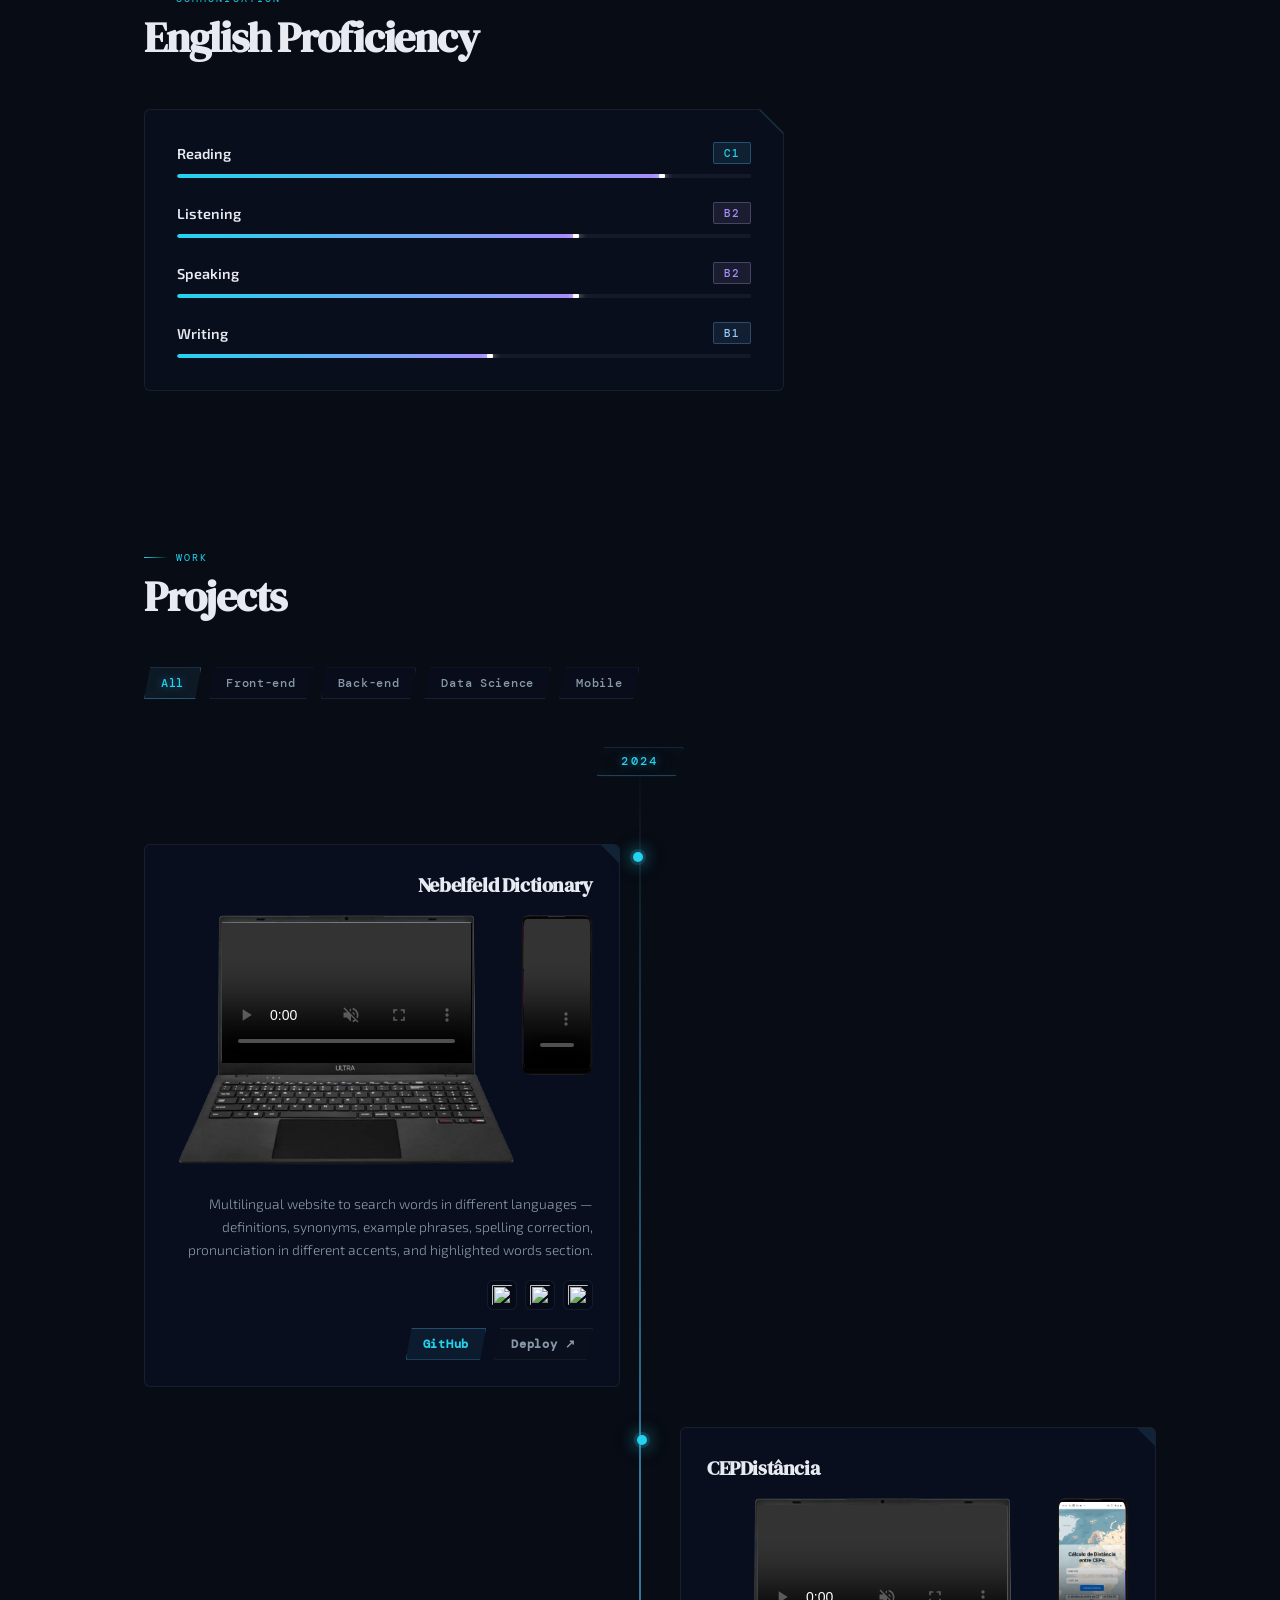
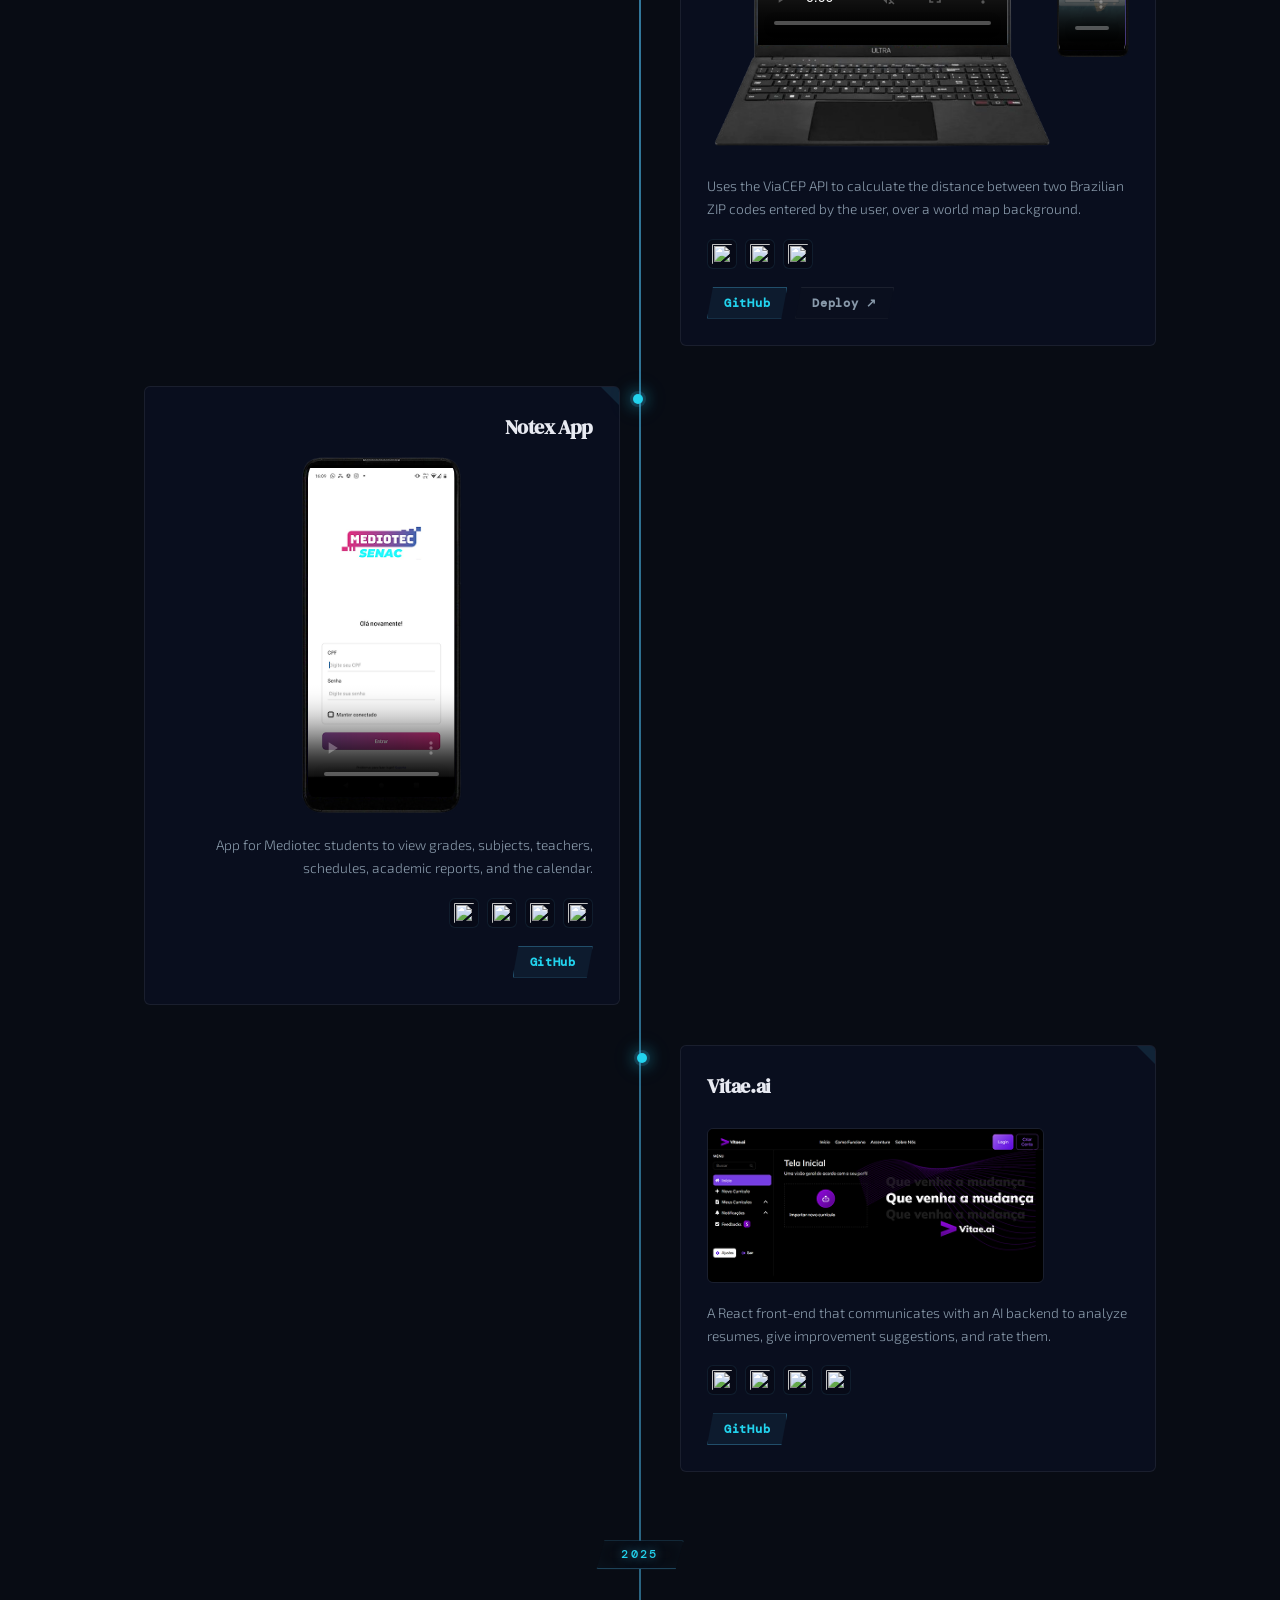
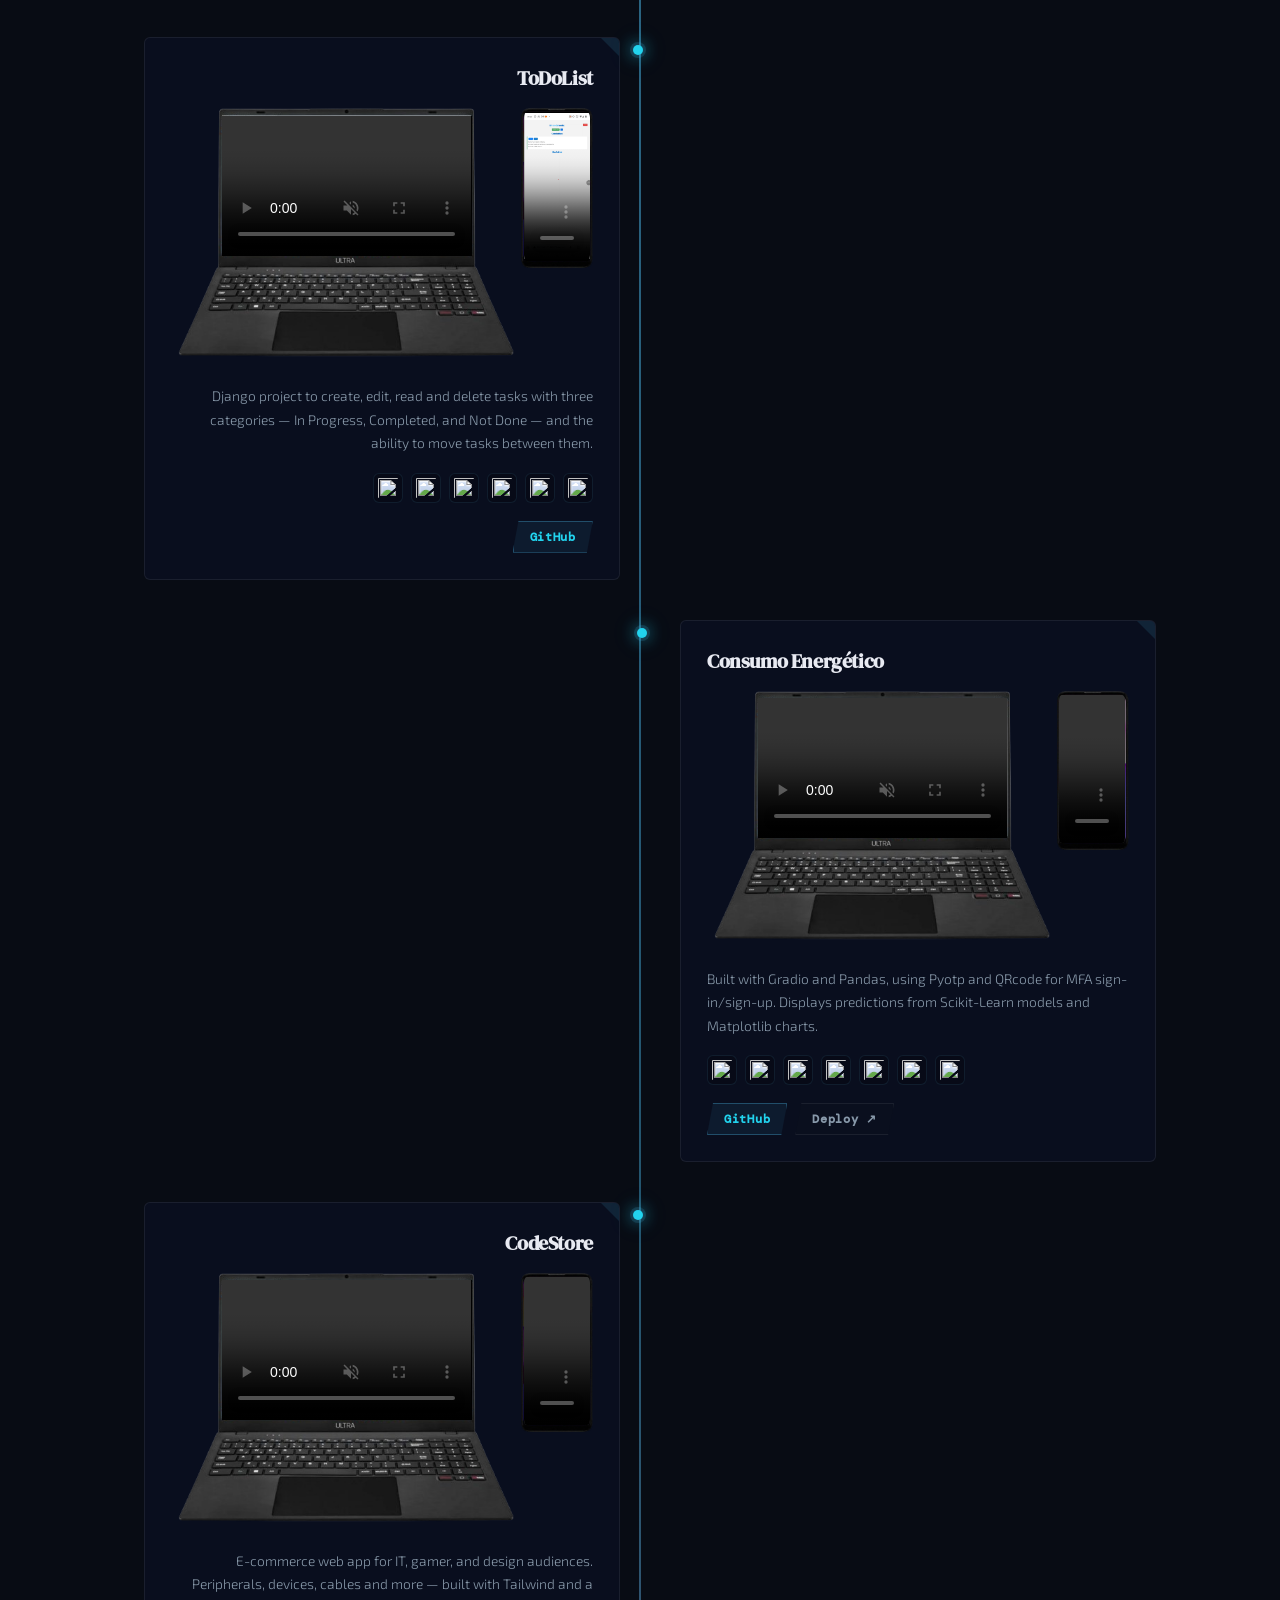
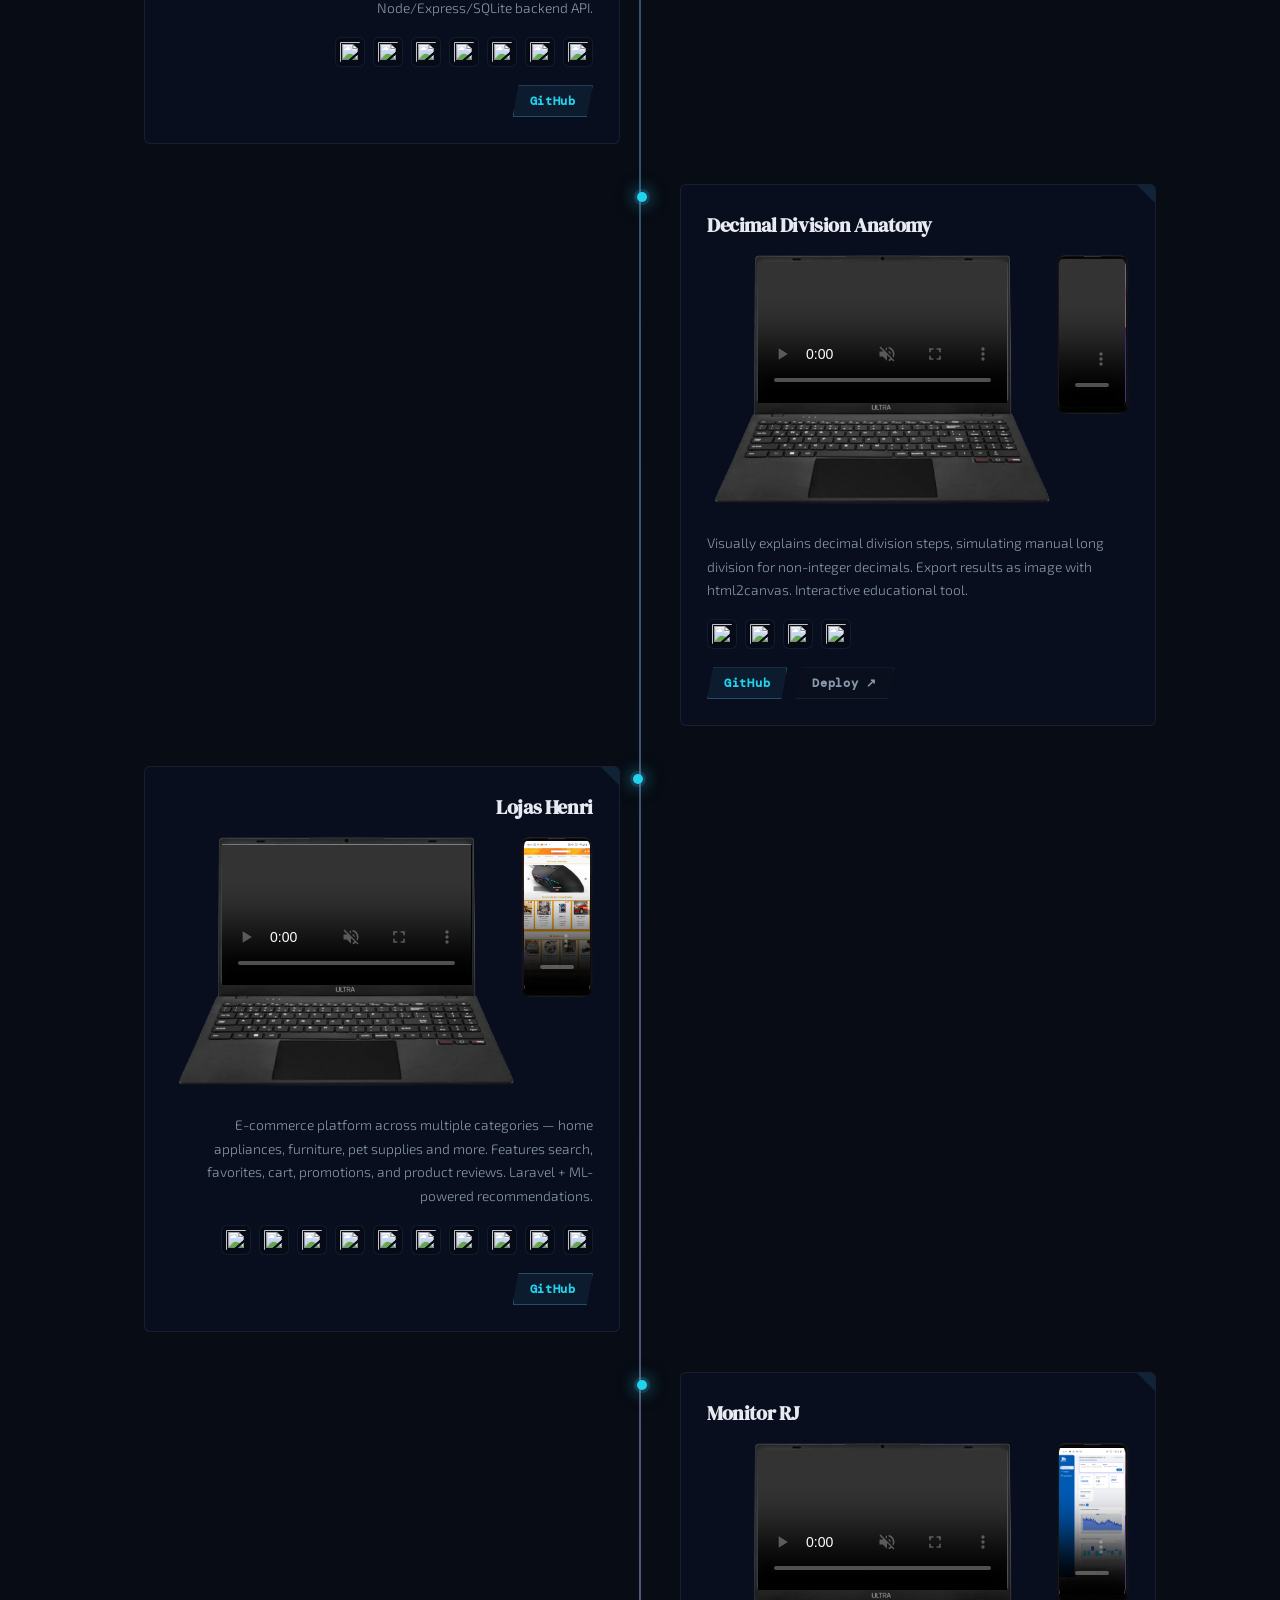
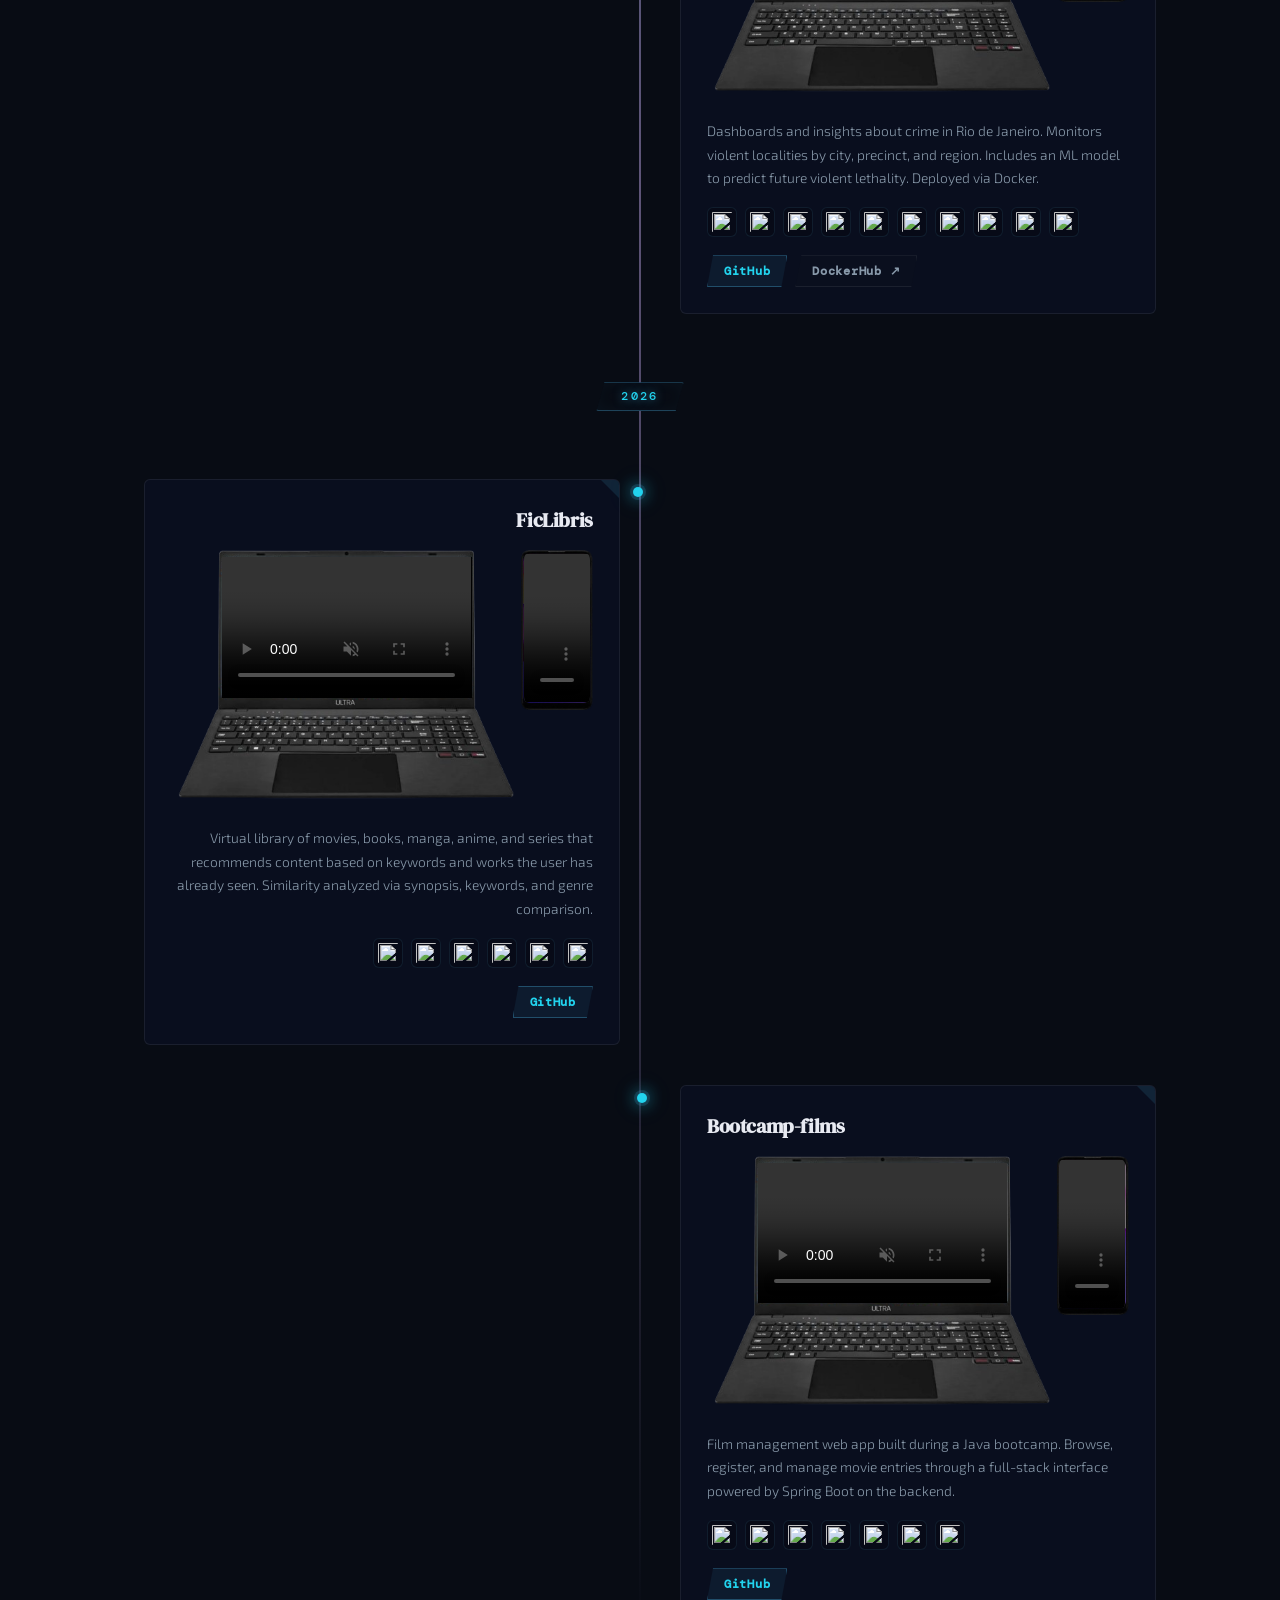
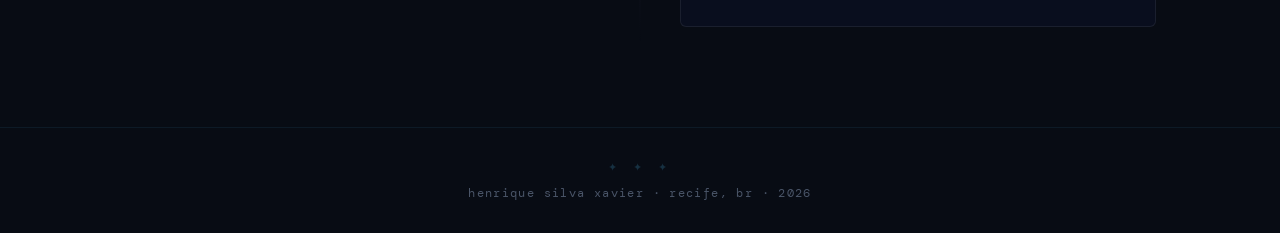
==== commit 7765333e: "Substituição do Cloudinary por vídeos locais" ====
--- a/index.html
+++ b/index.html
@@ -9,1092 +9,9 @@
 <link rel="preconnect" href="https://fonts.gstatic.com" crossorigin>
 <link href="https://fonts.googleapis.com/css2?family=DM+Serif+Display:ital@0;1&family=DM+Mono:wght@400;500&family=Cabinet+Grotesk:wght@400;500;700;800&family=Exo+2:ital,wght@0,300;0,400;0,700;1,300&display=swap" rel="stylesheet">
 <link rel="shortcut icon" href="favicon-removebg.png" type="image/x-icon">
-<style>
-/* ─────────────────────────────────────────────────
-   COSMOS TOKENS & RESET
-───────────────────────────────────────────────── */
-:root {
-  --bg:        #080c14;
-  --bg2:       #0d1422;
-  --surface:   #111827;
-  --surface2:  #161f30;
-  --border:    rgba(255,255,255,.07);
-  --border-hi: rgba(99,212,255,.35);
-
-  --cyan:      #22d3ee;
-  --violet:    #a78bfa;
-  --rose:      #f472b6;
-  --lime:      #a3e635;
-  --amber:     #fbbf24;
-  --sky:       #38bdf8;
-
-  --text:      #e8eaf2;
-  --muted:     #8899aa;
-  --dim:       #4a5568;
-
-  /* category colours */
-  --ai:       #a78bfa;
-  --data:     #06b6d4;
-  --backend:  #4ade80;
-  --database: #bef264;
-  --frontend: #fb8c3c;
-  --devops:   #3354f9;
-  --testing:  #f13636;
-  --soft:     #94a3b8;
-  --mobile:   #f472b6;
-  --ux:       #fbe924;
-}
-
-*, *::before, *::after { box-sizing: border-box; margin: 0; padding: 0; }
-html { scroll-behavior: smooth; }
-html, body {
-  overflow-x: hidden;
-  width: 100%;
-  position: relative;
-}
-body {
-  font-family: 'Cabinet Grotesk', sans-serif;
-  background: var(--bg);
-  color: var(--text);
-  overflow-x: hidden;
-  cursor: none;
-}
-
-/* ─── CUSTOM CURSOR ─── */
-#cursor {
-  position: fixed;
-  width: 18px; height: 18px;
-  border-radius: 50%;
-  border: 1.5px solid var(--cyan);
-  pointer-events: none;
-  z-index: 99999;
-  transition: transform .15s ease, opacity .15s;
-  transform: translate(-50%,-50%);
-  mix-blend-mode: screen;
-}
-#cursor-dot {
-  position: fixed;
-  width: 4px; height: 4px;
-  border-radius: 50%;
-  background: var(--cyan);
-  pointer-events: none;
-  z-index: 99999;
-  transform: translate(-50%,-50%);
-}
-
-/* ─── STARFIELD CANVAS ─── */
-#starfield {
-  position: fixed;
-  inset: 0;
-  z-index: 0;
-  pointer-events: none;
-}
-
-/* ─── NEBULA LAYERS ─── */
-.nebula {
-  position: fixed;
-  border-radius: 50%;
-  filter: blur(80px);
-  pointer-events: none;
-  z-index: 0;
-  opacity: 0;
-  animation: nebula-pulse 20s ease-in-out infinite alternate;
-}
-.n1 {
-  width: 900px; height: 600px;
-  top: -200px; left: -300px;
-  background: radial-gradient(ellipse, rgba(100,40,180,.18) 0%, rgba(20,10,60,.08) 60%, transparent 80%);
-  animation-delay: 0s;
-  opacity: 1;
-}
-.n2 {
-  width: 700px; height: 700px;
-  bottom: -200px; right: -200px;
-  background: radial-gradient(ellipse, rgba(20,80,160,.2) 0%, rgba(10,30,80,.08) 60%, transparent 80%);
-  animation-delay: -7s;
-  opacity: 1;
-}
-.n3 {
-  width: 500px; height: 500px;
-  top: 40%; left: 35%;
-  background: radial-gradient(ellipse, rgba(180,60,120,.12) 0%, rgba(60,10,40,.05) 60%, transparent 80%);
-  animation-delay: -14s;
-  opacity: 1;
-}
-.n4 {
-  width: 400px; height: 300px;
-  top: 20%; right: 10%;
-  background: radial-gradient(ellipse, rgba(30,160,200,.1) 0%, transparent 70%);
-  animation-delay: -4s;
-  opacity: 1;
-}
-
-@keyframes nebula-pulse {
-  from { transform: scale(1) translate(0,0); }
-  to   { transform: scale(1.15) translate(30px, 20px); }
-}
-
-/* ─── FLOATING COSMIC PARTICLES ─── */
-.particle {
-  position: fixed;
-  border-radius: 50%;
-  pointer-events: none;
-  z-index: 0;
-  animation: float-particle linear infinite;
-}
-@keyframes float-particle {
-  from { transform: translateY(110vh) rotate(0deg); opacity: 0; }
-  10%  { opacity: 1; }
-  90%  { opacity: .6; }
-  to   { transform: translateY(-10vh) rotate(720deg); opacity: 0; }
-}
-
-/* ─── SHOOTING STARS ─── */
-.shooting-star {
-  position: fixed;
-  width: 2px;
-  height: 2px;
-  background: white;
-  border-radius: 50%;
-  pointer-events: none;
-  z-index: 1;
-  opacity: 0;
-}
-.shooting-star::after {
-  content: '';
-  position: absolute;
-  top: 50%; right: 0;
-  transform: translateY(-50%);
-  width: 80px; height: 1px;
-  background: linear-gradient(90deg, transparent, rgba(255,255,255,.7));
-}
-
-/* ─────────────────────────────────────────────────
-   LAYOUT WRAPPER
-───────────────────────────────────────────────── */
-.wrapper {
-  position: relative;
-  z-index: 2;
-  max-width: 1040px;
-  margin: 0 auto;
-  padding: 0 24px;
-}
-
-section { padding: 80px 0; }
-
-/* ─────────────────────────────────────────────────
-   NAV — SPACE STATION HUD
-───────────────────────────────────────────────── */
-nav {
-  position: fixed; top: 0; z-index: 100;
-  backdrop-filter: blur(20px);
-  background: rgba(8,12,20,.8);
-  border-bottom: 1px solid var(--border);
-  padding: 0 24px;
-  width: 100%;
-}
-
-.nav-inner {
-  max-width: 1040px; margin: 0 auto;
-  display: flex; align-items: center; justify-content: space-between;
-  height: 58px; gap: 16px;
-}
-
-/* scanline effect on nav */
-nav::after {
-  content: '';
-  position: absolute; inset: 0;
-  background: repeating-linear-gradient(0deg, transparent, transparent 2px, rgba(79,195,247,.015) 2px, rgba(79,195,247,.015) 4px);
-  pointer-events: none;
-}
-
-.nav-brand {
-  font-family: 'DM Serif Display', serif;
-  font-size: 1.1rem; color: var(--cyan);
-  text-decoration: none;
-  letter-spacing: -.5px;
-}
-
-.nav-links {
-  display: flex; gap: 4px; list-style: none;
-}
-
-.nav-links a {
-  color: var(--muted);
-  text-decoration: none;
-  font-size: .78rem; font-weight: 500;
-  padding: 6px 12px; border-radius: 4px;
-  transition: all .2s;
-  border: 1px solid transparent;
-  letter-spacing: .03em;
-  font-family: 'DM Mono', monospace;
-}
-
-.nav-links a:hover {
-  color: var(--cyan);
-  background: rgba(79,195,247,.06);
-  border-color: rgba(79,195,247,.2);
-  text-shadow: 0 0 12px rgba(79,195,247,.5);
-}
-
-.nav-links a.active {
-  color: var(--cyan);
-  background: rgba(79,195,247,.08);
-  border-color: rgba(79,195,247,.25);
-  text-shadow: 0 0 10px rgba(79,195,247,.4);
-}
-
-/* ─────────────────────────────────────────────────
-   HERO — DEEP SPACE LAUNCH
-───────────────────────────────────────────────── */
-.hero {
-  padding: 100px 0 80px;
-  display: grid;
-  grid-template-columns: 1fr auto;
-  gap: 48px;
-  align-items: center;
-}
-
-.hero-eyebrow {
-  display: inline-flex; align-items: center; gap: 8px;
-  font-family: 'DM Mono', monospace;
-  font-size: .7rem; color: var(--cyan);
-  background: rgba(79,195,247,.07);
-  border: 1px solid rgba(79,195,247,.2);
-  padding: 5px 14px; border-radius: 3px;
-  margin-bottom: 20px;
-  letter-spacing: .12em;
-  text-transform: uppercase;
-  position: relative;
-  clip-path: polygon(8px 0%, 100% 0%, calc(100% - 8px) 100%, 0% 100%);
-}
-
-.hero-eyebrow::before {
-  content: ''; width: 6px; height: 6px;
-  border-radius: 50%; background: var(--cyan);
-  box-shadow: 0 0 8px var(--cyan);
-  animation: blink 1.4s ease-in-out infinite;
-}
-
-@keyframes blink { 0%,100% { opacity: 1; } 50% { opacity: .15; } }
-
-.hero h1 {
-  font-family: 'DM Serif Display', serif;
-  font-size: clamp(2.6rem, 6vw, 4.4rem);
-  line-height: 1.05;
-  letter-spacing: -.03em;
-  margin-bottom: 16px;
-}
-
-.hero h1 em {
-  font-style: italic;
-  background: linear-gradient(135deg, var(--cyan) 0%, var(--violet) 50%, var(--rose) 100%);
-  -webkit-background-clip: text; -webkit-text-fill-color: transparent;
-  filter: drop-shadow(0 0 30px rgba(79,195,247,.3));
-}
-
-.hero-sub {
-  font-size: 1rem; color: var(--muted);
-  line-height: 1.7; max-width: 560px;
-  margin-bottom: 32px;
-  font-family: 'Exo 2', sans-serif;
-  font-weight: 300;
-  letter-spacing: .02em;
-}
-
-.hero-location {
-  font-family: 'DM Mono', monospace;
-  font-size: .75rem; color: var(--dim);
-  margin-bottom: 28px;
-  display: flex; align-items: center; gap: 8px;
-  letter-spacing: .05em;
-}
-.hero-location::before {
-  content: '⬡';
-  color: var(--cyan);
-  font-size: .9rem;
-  animation: spin-slow 8s linear infinite;
-  display: inline-block;
-}
-@keyframes spin-slow { to { transform: rotate(360deg); } }
-
-.hero-contacts {
-  display: flex; flex-wrap: wrap; gap: 10px;
-}
-
-.contact-pill {
-  display: inline-flex; align-items: center; gap: 8px;
-  padding: 8px 16px; border-radius: 3px;
-  border: 1px solid var(--border);
-  background: rgba(10,15,31,.8);
-  color: var(--text); text-decoration: none;
-  font-size: .8rem; font-weight: 500;
-  transition: all .3s;
-  clip-path: polygon(6px 0%, 100% 0%, calc(100% - 6px) 100%, 0% 100%);
-  position: relative;
-}
-
-.contact-pill::before {
-  content: '';
-  position: absolute; inset: 0;
-  background: linear-gradient(135deg, rgba(79,195,247,.06), rgba(179,157,219,.06));
-  opacity: 0; transition: opacity .3s;
-}
-
-.contact-pill:hover {
-  border-color: rgba(79,195,247,.4);
-  color: var(--cyan);
-  transform: translateY(-2px);
-  box-shadow: 0 4px 20px rgba(79,195,247,.15), 0 0 40px rgba(79,195,247,.05);
-}
-.contact-pill:hover::before { opacity: 1; }
-
-.contact-pill img { width: 18px; height: 18px; border-radius: 3px; }
-
-/* AVATAR */
-.hero-avatar-wrap {
-  position: relative;
-}
-
-.hero-avatar {
-  width: 180px; height: 180px;
-  border-radius: 12px;
-  object-fit: cover;
-  border: 1px solid rgba(79,195,247,.25);
-  display: block;
-  position: relative; z-index: 1;
-  filter: saturate(.9) contrast(1.05);
-}
-
-/* Rotating ring around avatar */
-.hero-avatar-wrap::before,
-.hero-avatar-wrap::after {
-  content: '';
-  position: absolute;
-  border-radius: 50%;
-  z-index: 0;
-}
-
-.hero-avatar-wrap::before {
-  inset: -16px;
-  border: 1px solid rgba(79,195,247,.15);
-  animation: orbit-avatar 8s linear infinite;
-}
-
-.hero-avatar-wrap::after {
-  inset: -28px;
-  border: 1px dashed rgba(179,157,219,.1);
-  animation: orbit-avatar 14s linear infinite reverse;
-}
-
-@keyframes orbit-avatar {
-  from { transform: rotate(0deg); }
-  to   { transform: rotate(360deg); }
-}
-
-/* Planet dot orbiting the avatar */
-.avatar-planet {
-  position: absolute;
-  width: 10px; height: 10px;
-  border-radius: 50%;
-  background: var(--cyan);
-  box-shadow: 0 0 12px var(--cyan), 0 0 24px rgba(79,195,247,.5);
-  z-index: 2;
-  top: 50%; left: 50%;
-  transform-origin: 0 0;
-  animation: planet-orbit 8s linear infinite;
-}
-
-@keyframes planet-orbit {
-  from { transform: rotate(0deg) translateX(90px) translateY(-5px); }
-  to   { transform: rotate(360deg) translateX(90px) translateY(-5px); }
-}
-
-.avatar-planet2 {
-  position: absolute;
-  width: 6px; height: 6px;
-  border-radius: 50%;
-  background: var(--violet);
-  box-shadow: 0 0 8px var(--violet);
-  z-index: 2;
-  top: 50%; left: 50%;
-  animation: planet-orbit2 14s linear infinite reverse;
-}
-
-@keyframes planet-orbit2 {
-  from { transform: rotate(0deg) translateX(102px) translateY(0px); }
-  to   { transform: rotate(360deg) translateX(102px) translateY(0px); }
-}
-
-.download-btn {
-  display: inline-flex; align-items: center; gap: 8px;
-  margin-top: 20px;
-  padding: 11px 24px;
-  background: transparent;
-  border: 1px solid rgba(79,195,247,.4);
-  color: var(--cyan); font-weight: 700; font-size: .82rem;
-  text-decoration: none;
-  transition: all .3s;
-  font-family: 'DM Mono', monospace;
-  letter-spacing: .08em;
-  clip-path: polygon(10px 0%, 100% 0%, calc(100% - 10px) 100%, 0% 100%);
-  position: relative;
-  overflow: hidden;
-}
-
-.download-btn::before {
-  content: '';
-  position: absolute; inset: 0;
-  background: linear-gradient(90deg, rgba(79,195,247,.12), rgba(179,157,219,.12));
-  transform: translateX(-100%);
-  transition: transform .4s ease;
-}
-
-.download-btn:hover { color: var(--star); border-color: var(--cyan); box-shadow: 0 0 30px rgba(79,195,247,.2), inset 0 0 30px rgba(79,195,247,.05); }
-.download-btn:hover::before { transform: translateX(0); }
-
-/* ─────────────────────────────────────────────────
-   SECTION HEADINGS — MISSION LABELS
-───────────────────────────────────────────────── */
-.sec-label {
-  font-family: 'DM Mono', monospace;
-  font-size: .65rem; letter-spacing: .2em; text-transform: uppercase;
-  color: var(--cyan); margin-bottom: 10px;
-  display: flex; align-items: center; gap: 8px;
-}
-.sec-label::before {
-  content: '';
-  display: inline-block;
-  width: 24px; height: 1px;
-  background: linear-gradient(90deg, var(--cyan), transparent);
-}
-
-.sec-title {
-  font-family: 'DM Serif Display', serif;
-  font-size: clamp(1.8rem, 4vw, 2.6rem);
-  line-height: 1.1; letter-spacing: -.03em;
-  margin-bottom: 48px;
-}
-
-/* ─────────────────────────────────────────────────
-   EDUCATION — SPACE LOG
-───────────────────────────────────────────────── */
-.edu-grid { display: grid; gap: 16px; }
-
-.edu-card {
-  background: rgba(10,15,31,.9);
-  border: 1px solid var(--border);
-  border-radius: 6px; padding: 28px;
-  display: flex; gap: 20px; align-items: flex-start;
-  transition: all .4s;
-  position: relative; overflow: hidden;
-  clip-path: polygon(0 0, calc(100% - 20px) 0, 100% 20px, 100% 100%, 0 100%);
-}
-
-.edu-card::before {
-  content: '';
-  position: absolute; left: 0; top: 0; bottom: 0;
-  width: 2px;
-  background: linear-gradient(180deg, var(--cyan), transparent);
-  opacity: 0; transition: opacity .4s;
-}
-
-.edu-card::after {
-  content: '';
-  position: absolute;
-  top: 0; right: 0;
-  width: 0; height: 0;
-  border-style: solid;
-  border-width: 0 20px 20px 0;
-  border-color: transparent rgba(79,195,247,.15) transparent transparent;
-}
-
-.edu-card:hover {
-  border-color: rgba(79,195,247,.25);
-  transform: translateX(4px);
-  background: rgba(13,20,40,.95);
-  box-shadow: 0 0 40px rgba(79,195,247,.06);
-}
-.edu-card:hover::before { opacity: 1; }
-
-.edu-logo {
-  width: 52px; height: 52px; border-radius: 8px;
-  object-fit: contain; background: rgba(3,5,15,.8);
-  padding: 6px; border: 1px solid rgba(79,195,247,.15);
-  flex-shrink: 0;
-  filter: brightness(.9) saturate(.8);
-}
-
-.edu-body h3 { font-size: 1.05rem; font-weight: 700; margin-bottom: 4px; }
-.edu-body .school { color: var(--cyan); font-weight: 600; font-size: .88rem; margin-bottom: 4px; font-family: 'DM Mono', monospace; letter-spacing: .04em; }
-.edu-body .meta { color: var(--muted); font-size: .82rem; font-family: 'Exo 2', sans-serif; }
-
-/* ─────────────────────────────────────────────────
-   CERTIFICATES
-───────────────────────────────────────────────── */
-.cert-grid {
-  display: grid;
-  grid-template-columns: repeat(auto-fill, minmax(220px, 1fr));
-  gap: 16px;
-}
-
-.cert-card {
-  background: rgba(10,15,31,.9);
-  border: 1px solid var(--border);
-  border-radius: 6px; overflow: hidden;
-  transition: all .4s;
-  position: relative;
-  clip-path: polygon(0 0, calc(100% - 14px) 0, 100% 14px, 100% 100%, 14px 100%, 0 calc(100% - 14px));
-}
-
-.cert-card::before {
-  content: '';
-  position: absolute; inset: 0;
-  background: linear-gradient(135deg, rgba(79,195,247,.04) 0%, transparent 60%);
-  opacity: 0; transition: opacity .3s;
-  z-index: 1; pointer-events: none;
-}
-
-.cert-card:hover { border-color: rgba(79,195,247,.3); transform: translateY(-4px) scale(1.02); box-shadow: 0 12px 40px rgba(0,0,0,.4), 0 0 30px rgba(79,195,247,.06); }
-.cert-card:hover::before { opacity: 1; }
-
-.cert-img { width: 100%; height: 140px; object-fit: cover; display: block; border-bottom: 1px solid var(--border); filter: saturate(.7) brightness(.85); transition: filter .4s; }
-.cert-card:hover .cert-img { filter: saturate(1) brightness(.95); }
-
-.cert-body { padding: 14px 16px; }
-.cert-title { font-weight: 700; font-size: .88rem; margin-bottom: 4px; }
-.cert-org { color: var(--cyan); font-size: .75rem; font-weight: 600; font-family: 'DM Mono', monospace; letter-spacing: .05em; }
-
-.cert-medal {
-  height: 140px; display: flex; flex-direction: column;
-  align-items: center; justify-content: center; gap: 8px;
-  background: linear-gradient(135deg, rgba(79,195,247,.05), rgba(179,157,219,.05));
-  font-size: 2.4rem;
-  border-bottom: 1px solid var(--border);
-}
-
-/* ─────────────────────────────────────────────────
-   SKILLS ORBIT — SOLAR SYSTEM
-───────────────────────────────────────────────── */
-.orbit-section {
-  padding: 80px 0;
-  display: flex; flex-direction: column; align-items: center; position: relative;
-}
-
-/* Radial glow behind orbit */
-.orbit-section::before {
-  content: '';
-  position: absolute;
-  top: 50%; left: 50%;
-  transform: translate(-50%, -50%);
-  width: 800px; height: 800px;
-  border-radius: 50%;
-  background: radial-gradient(circle, rgba(79,195,247,.04) 0%, transparent 70%);
-  pointer-events: none;
-}
-
-.orbit-section .sec-title { text-align: center; margin-bottom: 8px; }
-.orbit-subtitle {
-  font-size: .78rem; color: var(--dim);
-  margin-bottom: 0; text-align: center;
-  font-family: 'DM Mono', monospace;
-  letter-spacing: .08em;
-}
-
-.orbit-wrapper {
-  display: flex; justify-content: center;
-  width: 100%; max-width: 100vw;
-  overflow: hidden;
-  padding-block: clamp(40px, 8vw, 80px);
-  max-width: 100vw;
-  overflow-x: hidden;
-}
-
-.orbit-system {
-  --orb-size: min(760px, 95vw);
-  --sf: 1;
-  position: relative;
-  width: var(--orb-size); height: var(--orb-size);
-  flex-shrink: 0; 
-  max-width: calc(100vw - 40px);
-  max-height: calc(100vw - 40px);
-}
-
-.orbit-center {
-  position: absolute; top: 50%; left: 50%;
-  transform: translate(-50%,-50%);
-  width: calc(116px * var(--sf)); height: calc(116px * var(--sf));
-  font-size: calc(.75rem * var(--sf));
-  font-family: 'DM Mono', monospace;
-  border-radius: 50%;
-  background: radial-gradient(circle at 35% 35%, #4fc3f7, #1a3a6e 60%, #0a1a40);
-  display: flex; align-items: center; justify-content: center;
-  font-weight: 500; color: rgba(220,232,255,.9);
-  z-index: 10; letter-spacing: .1em;
-  box-shadow:
-    0 0 0 1px rgba(79,195,247,.3),
-    0 0 30px rgba(79,195,247,.25),
-    0 0 80px rgba(79,195,247,.1),
-    inset 0 0 30px rgba(255,255,255,.05);
-  text-shadow: 0 0 10px rgba(79,195,247,.8);
-}
-
-@keyframes corona-pulse {
-  0%,100% { transform: scale(1); opacity: .6; }
-  50% { transform: scale(1.15); opacity: 1; }
-}
-
-.orbit-system.paused .orbit-ring { animation-play-state: paused !important; }
-
-.orbit-ring {
-  position: absolute; top: 50%; left: 50%;
-  width: var(--rd); height: var(--rd);
-  transform: translate(-50%,-50%);
-  border-radius: 50%;
-  border: 1px solid rgba(79,195,247,.3);
-  animation: spin 40s linear infinite;
-  pointer-events: none; overflow: visible;
-}
-
-/* Glow uniforme em todas as direções — sem gradiente direcional */
-.orbit-ring::before {
-  content: '';
-  position: absolute;
-  inset: -1px;
-  border-radius: 50%;
-  background: transparent;
-}
-
-@keyframes spin { from { transform: translate(-50%,-50%) rotate(0deg); } to { transform: translate(-50%,-50%) rotate(360deg); } }
-
-.skill-icon {
-  width: calc(46px * var(--sf)); height: calc(46px * var(--sf));
-  min-width: 18px; min-height: 18px;
-  border-radius: 50%;
-  background: rgba(6,10,26,.95);
-  display: flex; align-items: center; justify-content: center;
-  cursor: none;
-  border: 1.5px solid transparent;
-  transition: transform .2s, box-shadow .2s;
-  pointer-events: all;
-  position: absolute;
-  z-index: 10; overflow: visible;
-}
-
-.skill-icon:hover {
-  transform: scale(1.3);
-  z-index: 999999;
-  box-shadow: 0 0 20px currentColor, 0 0 40px rgba(79,195,247,.2);
-}
-.skill-icon img { width: calc(26px * var(--sf)); height: calc(26px * var(--sf)); min-width: 12px; min-height: 12px; }
-.skill-icon svg { width: calc(22px * var(--sf)); height: calc(22px * var(--sf)); min-width: 10px; min-height: 10px; stroke: var(--muted); fill: none; }
-.skill-label { display: none; }
-
-.ai       { border-color: var(--ai); box-shadow: 0 0 8px rgba(206,147,216,.2); }
-.data     { border-color: var(--data); box-shadow: 0 0 8px rgba(77,208,225,.2); }
-.backend  { border-color: var(--backend); box-shadow: 0 0 8px rgba(129,199,132,.2); }
-.frontend { border-color: var(--frontend); box-shadow: 0 0 8px rgba(255,183,77,.2); }
-.database { border-color: var(--database); box-shadow: 0 0 8px rgba(255,241,118,.2); }
-.devops   { border-color: var(--devops); box-shadow: 0 0 8px rgba(100,181,246,.2); }
-.testing  { border-color: var(--testing); box-shadow: 0 0 8px rgba(239,154,154,.2); }
-.soft     { border-color: var(--soft); box-shadow: 0 0 8px rgba(176,190,197,.2); }
-.mobile   { border-color: var(--mobile); box-shadow: 0 0 8px rgba(244,143,177,.2); }
-.ux       { border-color: var(--ux); box-shadow: 0 0 8px rgba(255,245,157,.2); }
-
-.legend {
-  display: flex; flex-wrap: wrap; justify-content: center;
-  gap: 8px 14px; margin-top: 14px;
-  max-width: 680px;
-}
-
-.legend-item {
-  display: flex; align-items: center; gap: 6px;
-  font-size: .7rem; color: var(--muted);
-  cursor: none; transition: .2s;
-  padding: 4px 10px; border-radius: 3px;
-  border: 1px solid transparent;
-  font-family: 'DM Mono', monospace;
-  letter-spacing: .04em;
-}
-
-.legend-item:hover { color: var(--text); border-color: var(--border); background: rgba(10,15,31,.8); }
-.legend-item.disabled { opacity: .25; }
-
-.legend-dot { width: 10px; height: 10px; border-radius: 50%; border: 1.5px solid; box-shadow: 0 0 6px currentColor; }
-
-/* ─────────────────────────────────────────────────
-   LANGUAGES
-───────────────────────────────────────────────── */
-.lang-card {
-  background: rgba(10,15,31,.9);
-  border: 1px solid var(--border);
-  border-radius: 6px; padding: 32px;
-  display: grid; gap: 24px;
-  max-width: 640px;
-  clip-path: polygon(0 0, calc(100% - 24px) 0, 100% 24px, 100% 100%, 0 100%);
-  position: relative;
-}
-
-.lang-card::after {
-  content: '';
-  position: absolute; top: 0; right: 0;
-  width: 0; height: 0;
-  border-style: solid;
-  border-width: 0 24px 24px 0;
-  border-color: transparent rgba(79,195,247,.2) transparent transparent;
-}
-
-.lang-item { display: grid; gap: 10px; }
-
-.lang-top {
-  display: flex; justify-content: space-between; align-items: center;
-  font-weight: 600; font-size: .9rem;
-  font-family: 'Exo 2', sans-serif;
-}
-
-.level-badge {
-  font-family: 'DM Mono', monospace;
-  font-size: .68rem; padding: 3px 10px; border-radius: 2px;
-  font-weight: 500; letter-spacing: .1em;
-}
-
-.level-badge.c1 { background: rgba(79,195,247,.1); color: var(--cyan); border: 1px solid rgba(79,195,247,.3); }
-.level-badge.b2 { background: rgba(179,157,219,.1); color: var(--violet); border: 1px solid rgba(179,157,219,.3); }
-.level-badge.b1 { background: rgba(100,181,246,.1); color: #90caf9; border: 1px solid rgba(100,181,246,.3); }
-
-.lang-bar { height: 4px; background: rgba(255,255,255,.05); border-radius: 999px; overflow: hidden; position: relative; }
-.lang-fill {
-  height: 100%; border-radius: 999px;
-  background: linear-gradient(90deg, var(--cyan), var(--violet));
-  position: relative;
-}
-.lang-fill::after {
-  content: '';
-  position: absolute; right: 0; top: -1px;
-  width: 6px; height: 6px; border-radius: 50%;
-  background: white;
-  box-shadow: 0 0 8px white;
-}
-.lang-fill.c1 { width: 85%; }
-.lang-fill.b2 { width: 70%; }
-.lang-fill.b1 { width: 55%; }
-
-/* ─────────────────────────────────────────────────
-   FILTER PILLS
-───────────────────────────────────────────────── */
-.filters { display: flex; flex-wrap: wrap; gap: 8px; margin-bottom: 48px; }
-
-.filter-btn {
-  padding: 7px 16px;
-  border: 1px solid var(--border);
-  background: rgba(10,15,31,.7); color: var(--muted);
-  cursor: none; font-size: .75rem; font-weight: 500;
-  font-family: 'DM Mono', monospace;
-  transition: all .25s;
-  letter-spacing: .06em;
-  clip-path: polygon(6px 0%, 100% 0%, calc(100% - 6px) 100%, 0% 100%);
-}
-
-.filter-btn:hover { color: var(--cyan); border-color: rgba(79,195,247,.3); }
-.filter-btn.active {
-  background: rgba(79,195,247,.08);
-  border-color: rgba(79,195,247,.35);
-  color: var(--cyan);
-  box-shadow: 0 0 20px rgba(79,195,247,.1);
-  text-shadow: 0 0 10px rgba(79,195,247,.5);
-}
-
-/* ─────────────────────────────────────────────────
-   TIMELINE — SPACE MISSION LOG
-───────────────────────────────────────────────── */
-.timeline { position: relative; }
-
-.timeline::before {
-  content: '';
-  position: absolute;
-  left: 50%;
-  top: 0;
-  bottom: 0;
-
-  width: 2px; /* mais grossa */
-
-  background: linear-gradient(180deg,
-    transparent,
-    rgba(79,195,247,.6) 10%,
-    rgba(79,195,247,.4) 50%,
-    rgba(179,157,219,.5) 80%,
-    transparent
-  );
-
-  transform: translateX(-50%);
-  z-index: 1;
-}
-
-.timeline-year {
-  position: relative; display: flex; justify-content: center;
-  width: 100%; margin: 48px 0; z-index: 3; clear: both;
-}
-
-.timeline-year span {
-  font-family: 'DM Mono', monospace;
-  font-size: .72rem; font-weight: 500; letter-spacing: .2em;
-  background: var(--bg);
-  border: 1px solid rgba(79,195,247,.3);
-  color: var(--cyan); padding: 6px 24px; border-radius: 2px;
-  box-shadow: 0 0 30px rgba(79,195,247,.15), inset 0 0 15px rgba(79,195,247,.04);
-  position: relative; z-index: 4;
-  clip-path: polygon(8px 0%, 100% 0%, calc(100% - 8px) 100%, 0% 100%);
-  text-shadow: 0 0 10px rgba(79,195,247,.6);
-}
-
-.timeline-item { position: relative; width: 56%; padding: 20px 40px; }
-.timeline-item.left { margin-left: -4%; text-align: right; }
-.timeline-item.right { margin-left: 50%; text-align: left; }
-
-.timeline-dot {
-  position: absolute; top: 28px;
-  width: 10px; height: 10px; border-radius: 50%;
-  background: var(--cyan);
-  box-shadow: 0 0 0 3px rgba(79,195,247,.15), 0 0 16px var(--cyan), 0 0 30px rgba(79,195,247,.3);
-  z-index: 2;
-}
-
-.timeline-item.left  .timeline-dot { right: 17px; }
-.timeline-item.right .timeline-dot { left: -3px; }
-
-/* PROJECT CARD */
-.proj-card {
-  background: rgba(10,15,31,.95);
-  border: 1px solid var(--border);
-  border-radius: 6px; padding: 26px;
-  transition: all .4s;
-  position: relative;
-  overflow: hidden;
-}
-
-/* Corner cuts */
-.proj-card::before {
-  content: '';
-  position: absolute; top: 0; right: 0;
-  width: 0; height: 0;
-  border-style: solid;
-  border-width: 0 18px 18px 0;
-  border-color: transparent rgba(79,195,247,.12) transparent transparent;
-  z-index: 1;
-}
-
-/* Subtle grid texture inside card */
-.proj-card::after {
-  content: '';
-  position: absolute; inset: 0;
-  background-image:
-    linear-gradient(rgba(79,195,247,.02) 1px, transparent 1px),
-    linear-gradient(90deg, rgba(79,195,247,.02) 1px, transparent 1px);
-  background-size: 30px 30px;
-  opacity: 0; transition: opacity .4s;
-  pointer-events: none;
-}
-
-.proj-card:hover {
-  border-color: rgba(79,195,247,.25);
-  transform: translateY(-4px);
-  box-shadow: 0 20px 60px rgba(0,0,0,.5), 0 0 40px rgba(79,195,247,.06);
-}
-
-.proj-card:hover::after { opacity: 1; }
-
-.proj-card h3 {
-  font-family: 'DM Serif Display', serif;
-  font-size: 1.25rem; margin-bottom: 14px;
-  letter-spacing: -.02em;
-}
-
-.proj-desc {
-  color: var(--muted); font-size: .86rem; line-height: 1.7;
-  margin-bottom: 18px;
-  font-family: 'Exo 2', sans-serif;
-  font-weight: 300;
-}
-
-/* Device mocks */
-.devices-container {
-  display: flex; flex-wrap: nowrap;
-  justify-content: center; align-items: flex-start;
-  width: 100%; margin: 16px 0 20px; gap: 0;
-  border-radius: 8px;
-  overflow: hidden;
-}
-
-.notebook-container { position: relative; width: 83%; aspect-ratio: 16/10; }
-.notebook-img { width: 100%; display: block; }
-.notebook-video {
-  position: absolute; top: 2.8%; left: 14.55%;
-  width: 71.3%; aspect-ratio: 16/9;
-  object-fit: contain; background: #000;
-}
-
-.mobile-container { position: relative; width: 17%; }
-#notex-container { width: 38%; }
-.mobile-img { width: 100%; display: block; }
-.mobile-video {
-  position: absolute; top: 2.5%; left: 3.7%;
-  width: 92%; height: 93%;
-  object-fit: contain; background: #000;
-  border-radius: 4%;
-}
-
-.stacks {
-  display: flex; gap: 8px; flex-wrap: wrap;
-  margin: 14px 0 18px;
-}
-
-.timeline-item.left .stacks { justify-content: flex-end; }
-
-.stacks img {
-  width: 30px; height: 30px;
-  background: rgba(6,10,26,.9); padding: 4px;
-  border-radius: 6px; border: 1px solid rgba(79,195,247,.1);
-  transition: .25s;
-  filter: saturate(.8);
-}
-
-.stacks img:hover {
-  transform: scale(1.2) translateY(-2px);
-  border-color: rgba(79,195,247,.4);
-  filter: saturate(1.2);
-  box-shadow: 0 4px 12px rgba(79,195,247,.2);
-}
-
-.proj-links { display: flex; gap: 8px; flex-wrap: wrap; }
-.timeline-item.left .proj-links { justify-content: flex-end; }
-
-.btn-gh {
-  display: inline-flex; align-items: center; gap: 6px;
-  font-size: .75rem; font-weight: 600;
-  padding: 7px 16px;
-  text-decoration: none; transition: all .25s;
-  font-family: 'DM Mono', monospace;
-  letter-spacing: .06em;
-  clip-path: polygon(6px 0%, 100% 0%, calc(100% - 6px) 100%, 0% 100%);
-}
-
-.btn-gh.primary {
-  background: rgba(79,195,247,.07);
-  border: 1px solid rgba(79,195,247,.3); color: var(--cyan);
-}
-
-.btn-gh.secondary {
-  background: rgba(10,15,31,.8);
-  border: 1px solid var(--border); color: var(--muted);
-}
-
-.btn-gh:hover { transform: translateY(-2px); }
-.btn-gh.primary:hover { background: rgba(79,195,247,.12); border-color: var(--cyan); box-shadow: 0 0 20px rgba(79,195,247,.15); text-shadow: 0 0 8px rgba(79,195,247,.5); }
-.btn-gh.secondary:hover { border-color: rgba(255,255,255,.2); color: var(--text); }
-
-.img-projeto { width: 80%; margin: 14px 0; border-radius: 6px; border: 1px solid var(--border); filter: saturate(.85); transition: filter .3s; }
-.img-projeto:hover { filter: saturate(1.1); }
-
-/* ─────────────────────────────────────────────────
-   TOOLTIP
-───────────────────────────────────────────────── */
-#skill-tooltip {
-  position: fixed;
-  background: rgba(6,10,26,.97);
-  color: var(--text);
-  padding: 5px 12px;
-  border: 1px solid rgba(79,195,247,.3);
-  font-family: 'DM Mono', monospace;
-  font-size: .68rem;
-  letter-spacing: .06em;
-  white-space: nowrap;
-  pointer-events: none;
-  opacity: 0;
-  transition: opacity .15s;
-  z-index: 2147483647;
-  clip-path: polygon(6px 0%, 100% 0%, calc(100% - 6px) 100%, 0% 100%);
-  text-shadow: 0 0 8px rgba(79,195,247,.4);
-}
-
-/* ─────────────────────────────────────────────────
-   SCROLL ANIMATIONS
-───────────────────────────────────────────────── */
-.fade-up { opacity: 0; transform: translateY(24px); transition: all .8s cubic-bezier(.16,1,.3,1); }
-.fade-up.show { opacity: 1; transform: translateY(0); }
-
-/* ─────────────────────────────────────────────────
-   FOOTER
-───────────────────────────────────────────────── */
-footer {
-  border-top: 1px solid rgba(79,195,247,.08);
-  padding: 32px 24px; text-align: center;
-  color: var(--dim); font-size: .72rem;
-  font-family: 'DM Mono', monospace;
-  letter-spacing: .12em;
-  position: relative;
-}
-
-footer::before {
-  content: '✦  ✦  ✦';
-  display: block;
-  margin-bottom: 12px;
-  color: rgba(79,195,247,.2);
-  font-size: .7rem;
-  letter-spacing: .4em;
-}
-
-/* ─────────────────────────────────────────────────
-   RESPONSIVE
-───────────────────────────────────────────────── */
-@media (max-width: 640px) {
-  .hero { grid-template-columns: 1fr; }
-  .desktop-avatar { display: none; }
-  .mobile-avatar { display: flex !important; justify-content: center; margin: 16px 0 20px; }
-  .mobile-avatar .hero-avatar { width: 120px; height: 120px; border-radius: 12px; }
-  .nav-links { display: flex; overflow-x: auto; white-space: nowrap; gap: 4px; scrollbar-width: none; }
-  .nav-links li { flex: 0 0 auto; }
-  .timeline::before { left: 20px; transform: none; }
-  .timeline-item { width: 100%; padding: 20px 20px 20px 52px; margin-left: 0 !important; text-align: left !important; }
-  .timeline-item.left .stacks, .timeline-item.left .proj-links { justify-content: flex-start; }
-  .timeline-dot { left: 14px !important; right: auto !important; }
-  .timeline-year { justify-content: flex-start; }
-  .devices-container { flex-wrap: nowrap; }
-  .notebook-container { width: 83%; }
-  .mobile-container { width: 17%; }
-}
-
-@media (max-width: 380px) {
-  .timeline-item { padding-left: 40px !important; }
-  .devices-container { flex-direction: column; align-items: center; }
-  .notebook-container { width: 100%; }
-  .mobile-container { width: 45%; margin-top: 20px; }
-}
-
-@media (max-width: 310px) {
-  .proj-card { padding: 4px; }
-  .timeline-item { padding-right: 0px !important; }
-  #projects { padding-left: 0 !important; }
-}
-
-.mobile-avatar {
-  display: none;
-  position: relative;
-  width: 120px; height: 120px;
-  margin: auto; margin-top: 25px; margin-bottom: 25px;
-}
-
-.mobile-avatar .hero-avatar { width: 100%; height: 100%; border-radius: 12px; }
-
-.mobile-avatar .hero-avatar { position: relative; z-index: 1; }
-
-#full-name { display: flex; flex-wrap: wrap; gap: 9px; }
-
-@media (pointer: coarse) {
-  #cursor, #cursor-dot { display: none; }
-  body { cursor: auto; }
-  /* remover cursor:none dos elementos interativos */
-}
-</style>
+<link rel="stylesheet" href="style.css">
+<script defer data-domain="henriquesilvaxavier.github.io"
+        src="https://plausible.io/js/script.js"></script>
 </head>
 <body>
 
@@ -1117,7 +34,7 @@
 <!-- ═══════════════════════════════ NAV ═══════════════════════════════ -->
 <nav>
   <div class="nav-inner">
-    <a href="#hero" class="nav-brand">HSX</a>
+    <img src="hsx logo.png" alt="Logo" class="nav-logo">
     <ul class="nav-links">
       <li><a href="#hero">Apresentation</a></li>
       <li><a href="#education">Education</a></li>
@@ -1131,12 +48,12 @@
 
 <!-- ═══════════════════════════════ HERO ═══════════════════════════════ -->
 <div class="wrapper">
-  <div class="hero fade-up" id="hero">
+  <div class="hero orbit-in" id="hero">
     <div>
       <div class="hero-eyebrow">Available for opportunities</div>
-      <h1 id="full-name">Henrique<br><em>Silva Xavier</em></h1>
+      <h1 id="full-name">Henrique<em>Silva Xavier</em></h1>
       <div class="hero-avatar-wrap mobile-avatar">
-        <img src="eu.jpg" alt="Henrique Silva Xavier" class="hero-avatar">
+        <img src="formatura.jpeg" alt="Foto de Henrique Silva Xavier" class="hero-avatar">
         <div class="avatar-planet"></div>
         <div class="avatar-planet2"></div>
       </div>
@@ -1165,7 +82,7 @@
       </a>
     </div>
     <div class="hero-avatar-wrap desktop-avatar">
-      <img src="eu.jpg" alt="Henrique Silva Xavier" class="hero-avatar">
+      <img src="formatura.jpeg" alt="Foto de Henrique Silva Xavier" class="hero-avatar">
       <div class="avatar-planet"></div>
       <div class="avatar-planet2"></div>
     </div>
@@ -1178,8 +95,8 @@
     <p class="sec-label">Background</p>
     <h2 class="sec-title">Education</h2>
     <div class="edu-grid">
-      <div class="edu-card fade-up">
-        <img src="https://media.licdn.com/dms/image/v2/D4D0BAQEhXUmDAH1zLA/company-logo_200_200/company-logo_200_200/0/1735823105902/centrouniversitariosenac_logo?e=1777507200&v=beta&t=5SCLYD1wvvYI2fxUzecZOqXbD0mtfF4AanEx2hW-iEg" class="edu-logo" alt="SENAC">
+      <div class="edu-card orbit-in">
+        <img src="https://media.licdn.com/dms/image/v2/D4D0BAQEhXUmDAH1zLA/company-logo_200_200/company-logo_200_200/0/1735823105902/centrouniversitariosenac_logo?e=1779321600&v=beta&t=ogPozNcsWTKW6VfHGOsuI2cjFFACjrigwJ9SJhyLdzo" class="edu-logo" alt="Logo SENAC">
         <div class="edu-body">
           <h3>Systems Analysis and Development</h3>
           <div class="school">SENAC</div>
@@ -1187,8 +104,8 @@
           <div class="meta">Aug 2023 — Dec 2025</div>
         </div>
       </div>
-      <div class="edu-card fade-up">
-        <img src="https://media.licdn.com/dms/image/v2/C4D0BAQF6FfYvFGhTLA/company-logo_200_200/company-logo_200_200/0/1630476763365?e=1777507200&v=beta&t=yCb0wd3TKu_7JQVTzf1rmqRI6i841a6g7JUTOp3GTkk" class="edu-logo" alt="UFRPE">
+      <div class="edu-card orbit-in">
+        <img src="https://media.licdn.com/dms/image/v2/C4D0BAQF6FfYvFGhTLA/company-logo_200_200/company-logo_200_200/0/1630476763365?e=1779321600&v=beta&t=esvpJwv60WlPTTX8Yf7RpYHtXyepoZIPG__tTuaH29A" class="edu-logo" alt="Logo da UFRPE">
         <div class="edu-body">
           <h3>High School</h3>
           <div class="school">CODAI / UFRPE</div>
@@ -1205,18 +122,18 @@
     <p class="sec-label">Achievements</p>
     <h2 class="sec-title">Certificates</h2>
     <div class="cert-grid">
-      <div class="cert-card fade-up">
+      <div class="cert-card orbit-in">
         <div class="cert-medal">🥉</div>
         <div class="cert-body">
           <div class="cert-title">Bronze Medal — OBMEP</div>
           <div class="cert-org">Brazilian Mathematical Olympiad</div>
         </div>
       </div>
-      <div class="cert-card fade-up"><img src="voluntariado recnplay.png" class="cert-img" alt="Rec'N'Play"><div class="cert-body"><div class="cert-title">Rec'N'Play Volunteering</div><div class="cert-org">Rec'N'Play</div></div></div>
-      <div class="cert-card fade-up"><img src="analise de dados.png" class="cert-img" alt="Data Analysis"><div class="cert-body"><div class="cert-title">Data Analysis Intensive</div><div class="cert-org">Hashtag Treinamentos</div></div></div>
-      <div class="cert-card fade-up"><img src="hashtag python.png" class="cert-img" alt="Python"><div class="cert-body"><div class="cert-title">Python Journey</div><div class="cert-org">Hashtag Treinamentos</div></div></div>
-      <div class="cert-card fade-up"><img src="rocketseat 1.png" class="cert-img" alt="Rocketseat"><div class="cert-body"><div class="cert-title">Rocketseat Knowledge Trail</div><div class="cert-org">Rocketseat</div></div></div>
-      <div class="cert-card fade-up"><img src="certificado deloitte bootcamp java.png" class="cert-img" alt="Deloitte"><div class="cert-body"><div class="cert-title">Java Bootcamp</div><div class="cert-org">Deloitte</div></div></div>
+      <div class="cert-card orbit-in"><img src="voluntariado recnplay.png" class="cert-img" alt="Rec'N'Play"><div class="cert-body"><div class="cert-title">Rec'N'Play Volunteering</div><div class="cert-org">Rec'N'Play</div></div></div>
+      <div class="cert-card orbit-in"><img src="analise de dados.png" class="cert-img" alt="Data Analysis"><div class="cert-body"><div class="cert-title">Data Analysis Intensive</div><div class="cert-org">Hashtag Treinamentos</div></div></div>
+      <div class="cert-card orbit-in"><img src="hashtag python.png" class="cert-img" alt="Python"><div class="cert-body"><div class="cert-title">Python Journey</div><div class="cert-org">Hashtag Treinamentos</div></div></div>
+      <div class="cert-card orbit-in"><img src="rocketseat 1.png" class="cert-img" alt="Rocketseat"><div class="cert-body"><div class="cert-title">Rocketseat Knowledge Trail</div><div class="cert-org">Rocketseat</div></div></div>
+      <div class="cert-card orbit-in"><img src="certificado deloitte bootcamp java.png" class="cert-img" alt="Bootcamp da Deloitte"><div class="cert-body"><div class="cert-title">Java Bootcamp</div><div class="cert-org">Deloitte</div></div></div>
     </div>
   </section>
 </div>
@@ -1232,7 +149,7 @@
 
     <div class="orbit-wrapper">
       <div class="orbit-system" id="orbitSystem">
-        <div class="orbit-center">KNOWLEDGE</div>
+        <div class="orbit-center">FULL-STACK</div>
 
         <!-- ring 1 soft skills -->
         <div class="orbit-ring" id="ring1" data-base-d="180">
@@ -1324,7 +241,7 @@
   <section>
     <p class="sec-label">Communication</p>
     <h2 class="sec-title">English Proficiency</h2>
-    <div class="lang-card fade-up">
+    <div class="lang-card orbit-in">
       <div class="lang-item">
         <div class="lang-top"><span>Reading</span><span class="level-badge c1">C1</span></div>
         <div class="lang-bar"><div class="lang-fill c1"></div></div>
@@ -1367,8 +284,8 @@
         <div class="proj-card">
           <h3>Nebelfeld Dictionary</h3>
           <div class="devices-container">
-            <div class="notebook-container"><img src="notebook.png" class="notebook-img"><video class="notebook-video" controls muted loop><source src="https://res.cloudinary.com/dk60ygjna/video/upload/video-notebook-nebelfeld_sy1p9j.mp4" type="video/mp4"></video></div>
-            <div class="mobile-container"><img src="celular.png" class="mobile-img"><video class="mobile-video" controls disablepictureinpicture controlslist="noremoteplayback"><source src="https://res.cloudinary.com/dk60ygjna/video/upload/video-celular-nebelfeld_abshyt.mp4" type="video/mp4"></video></div>
+            <div class="notebook-container"><img src="notebook.png" class="notebook-img"><video class="notebook-video" controls muted loop><source src="video-notebook-nebelfeld.mp4" type="video/mp4"></video></div>
+            <div class="mobile-container"><img src="celular.png" class="mobile-img"><video class="mobile-video" controls disablepictureinpicture controlslist="noremoteplayback"><source src="video-celular-nebelfeld.mp4" type="video/mp4"></video></div>
           </div>
           <p class="proj-desc">Multilingual website to search words in different languages — definitions, synonyms, example phrases, spelling correction, pronunciation in different accents, and highlighted words section.</p>
           <div class="stacks">
@@ -1386,8 +303,8 @@
         <div class="proj-card">
           <h3>CEPDistância</h3>
           <div class="devices-container">
-            <div class="notebook-container"><img src="notebook.png" class="notebook-img"><video class="notebook-video" controls muted loop><source src="https://res.cloudinary.com/dk60ygjna/video/upload/video-notebook-cepdistancia_yacvse.mp4" type="video/mp4"></video></div>
-            <div class="mobile-container"><img src="celular.png" class="mobile-img"><video class="mobile-video" controls disablepictureinpicture controlslist="noremoteplayback" poster="img-celular-cepdistancia.jpeg"><source src="https://res.cloudinary.com/dk60ygjna/video/upload/video-celular-cepdistancia_ijxs0j.mp4" type="video/mp4"></video></div>
+            <div class="notebook-container"><img src="notebook.png" class="notebook-img"><video class="notebook-video" controls muted loop><source src="video-notebook-cepdistancia.mp4" type="video/mp4"></video></div>
+            <div class="mobile-container"><img src="celular.png" class="mobile-img"><video class="mobile-video" controls disablepictureinpicture controlslist="noremoteplayback" poster="img-celular-cepdistancia.jpeg"><source src="video-celular-cepdistancia.mp4" type="video/mp4"></video></div>
           </div>
           <p class="proj-desc">Uses the ViaCEP API to calculate the distance between two Brazilian ZIP codes entered by the user, over a world map background.</p>
           <div class="stacks">
@@ -1405,7 +322,7 @@
         <div class="proj-card">
           <h3>Notex App</h3>
           <div class="devices-container" style="justify-content:center;">
-            <div class="mobile-container" id="notex-container" style="width:38%"><img src="celular.png" class="mobile-img"><video class="mobile-video" controls disablepictureinpicture controlslist="noremoteplayback" poster="notex.png"><source src="https://res.cloudinary.com/dk60ygjna/video/upload/video-notex_puamrw.mp4" type="video/mp4"></video></div>
+            <div class="mobile-container" id="notex-container" style="width:38%"><img src="celular.png" class="mobile-img"><video class="mobile-video" controls disablepictureinpicture controlslist="noremoteplayback" poster="notex.png"><source src="video-notex.mp4" type="video/mp4"></video></div>
           </div>
           <p class="proj-desc">App for Mediotec students to view grades, subjects, teachers, schedules, academic reports, and the calendar.</p>
           <div class="stacks">
@@ -1442,8 +359,8 @@
         <div class="proj-card">
           <h3>ToDoList</h3>
           <div class="devices-container">
-            <div class="notebook-container"><img src="notebook.png" class="notebook-img"><video class="notebook-video" controls muted loop><source src="https://res.cloudinary.com/dk60ygjna/video/upload/video-notebook-toDoList_cbo6lw.mp4" type="video/mp4"></video></div>
-            <div class="mobile-container"><img src="celular.png" class="mobile-img"><video class="mobile-video" controls disablepictureinpicture controlslist="noremoteplayback" poster="img-celular-toDoList.png"><source src="https://res.cloudinary.com/dk60ygjna/video/upload/video-celular-toDoList_iy8e8w.mp4" type="video/mp4"></video></div>
+            <div class="notebook-container"><img src="notebook.png" class="notebook-img"><video class="notebook-video" controls muted loop><source src="video-notebook-toDoList.mp4" type="video/mp4"></video></div>
+            <div class="mobile-container"><img src="celular.png" class="mobile-img"><video class="mobile-video" controls disablepictureinpicture controlslist="noremoteplayback" poster="img-celular-toDoList.png"><source src="video-celular-toDoList.mp4" type="video/mp4"></video></div>
           </div>
           <p class="proj-desc">Django project to create, edit, read and delete tasks with three categories — In Progress, Completed, and Not Done — and the ability to move tasks between them.</p>
           <div class="stacks">
@@ -1458,8 +375,8 @@
         <div class="proj-card">
           <h3>Consumo Energético</h3>
           <div class="devices-container">
-            <div class="notebook-container"><img src="notebook.png" class="notebook-img"><video class="notebook-video" controls muted loop><source src="https://res.cloudinary.com/dk60ygjna/video/upload/video-notebook-consumoEnergetico_qyb85w.mp4" type="video/mp4"></video></div>
-            <div class="mobile-container"><img src="celular.png" class="mobile-img"><video class="mobile-video" controls disablepictureinpicture controlslist="noremoteplayback"><source src="https://res.cloudinary.com/dk60ygjna/video/upload/video-celular-consumoEnergetico_dqqkhd.mp4" type="video/mp4"></video></div>
+            <div class="notebook-container"><img src="notebook.png" class="notebook-img"><video class="notebook-video" controls muted loop><source src="video-notebook-consumoEnergetico.mp4" type="video/mp4"></video></div>
+            <div class="mobile-container"><img src="celular.png" class="mobile-img"><video class="mobile-video" controls disablepictureinpicture controlslist="noremoteplayback"><source src="video-celular-consumoEnergetico.mp4" type="video/mp4"></video></div>
           </div>
           <p class="proj-desc">Built with Gradio and Pandas, using Pyotp and QRcode for MFA sign-in/sign-up. Displays predictions from Scikit-Learn models and Matplotlib charts.</p>
           <div class="stacks">
@@ -1474,8 +391,8 @@
         <div class="proj-card">
           <h3>CodeStore</h3>
           <div class="devices-container">
-            <div class="notebook-container"><img src="notebook.png" class="notebook-img"><video class="notebook-video" controls muted loop><source src="https://res.cloudinary.com/dk60ygjna/video/upload/video-notebook-codestore_up6lzi.mp4" type="video/mp4"></video></div>
-            <div class="mobile-container"><img src="celular.png" class="mobile-img"><video class="mobile-video" controls disablepictureinpicture controlslist="noremoteplayback"><source src="https://res.cloudinary.com/dk60ygjna/video/upload/video-celular-codestore_txybjl.mp4" type="video/mp4"></video></div>
+            <div class="notebook-container"><img src="notebook.png" class="notebook-img"><video class="notebook-video" controls muted loop><source src="video-notebook-codestore.mp4" type="video/mp4"></video></div>
+            <div class="mobile-container"><img src="celular.png" class="mobile-img"><video class="mobile-video" controls disablepictureinpicture controlslist="noremoteplayback"><source src="video-celular-codestore.mp4" type="video/mp4"></video></div>
           </div>
           <p class="proj-desc">E-commerce web app for IT, gamer, and design audiences. Peripherals, devices, cables and more — built with Tailwind and a Node/Express/SQLite backend API.</p>
           <div class="stacks">
@@ -1490,8 +407,8 @@
         <div class="proj-card">
           <h3>Decimal Division Anatomy</h3>
           <div class="devices-container">
-            <div class="notebook-container"><img src="notebook.png" class="notebook-img"><video class="notebook-video" controls muted loop><source src="https://res.cloudinary.com/dk60ygjna/video/upload/video-notebook-decimalDivisionAnatomy_apascc.mp4" type="video/mp4"></video></div>
-            <div class="mobile-container"><img src="celular.png" class="mobile-img"><video class="mobile-video" controls disablepictureinpicture controlslist="noremoteplayback"><source src="https://res.cloudinary.com/dk60ygjna/video/upload/video-celular-decimalDivisionAnatomy_blpzsi.mp4" type="video/mp4"></video></div>
+            <div class="notebook-container"><img src="notebook.png" class="notebook-img"><video class="notebook-video" controls muted loop><source src="video-notebook-decimalDivisionAnatomy.mp4" type="video/mp4"></video></div>
+            <div class="mobile-container"><img src="celular.png" class="mobile-img"><video class="mobile-video" controls disablepictureinpicture controlslist="noremoteplayback"><source src="video-celular-decimalDivisionAnatomy.mp4" type="video/mp4"></video></div>
           </div>
           <p class="proj-desc">Visually explains decimal division steps, simulating manual long division for non-integer decimals. Export results as image with html2canvas. Interactive educational tool.</p>
           <div class="stacks">
@@ -1506,12 +423,12 @@
         <div class="proj-card">
           <h3>Lojas Henri</h3>
           <div class="devices-container">
-            <div class="notebook-container"><img src="notebook.png" class="notebook-img"><video class="notebook-video" controls muted loop><source src="https://res.cloudinary.com/dk60ygjna/video/upload/video-notebook-lojasHenri_miepj3.mp4" type="video/mp4"></video></div>
-            <div class="mobile-container"><img src="celular.png" class="mobile-img"><video class="mobile-video" controls disablepictureinpicture controlslist="noremoteplayback" poster="img-celular-lojasHenri.png"><source src="https://res.cloudinary.com/dk60ygjna/video/upload/video-celular-lojasHenri_zp6cjs.mp4" type="video/mp4"></video></div>
-          </div>
-          <p class="proj-desc">The "Lojas Henri" project is an e-commerce platform that allows users to explore various product categories, such as home appliances, furniture, pet supplies, and more. The site offers features such as search, favorites, and a shopping cart, as well as displaying promotions and product reviews. Additionally, the project includes a recommendation system built using the NearestNeighbors algorithm from Scikit-learn.</p>
-          <div class="stacks">
-            <img src="https://skillicons.dev/icons?i=html" title="HTML"><img src="https://skillicons.dev/icons?i=css" title="CSS"><img src="https://skillicons.dev/icons?i=js" title="JavaScript"><img src="https://skillicons.dev/icons?i=laravel" title="Laravel"><img src="https://skillicons.dev/icons?i=py" title="Python"><img src="https://skillicons.dev/icons?i=php" title="PHP"><img src="https://encrypted-tbn0.gstatic.com/images?q=tbn:ANd9GcQRYs547v2gOR_xdllUqcUxfq25_7TeDqTrLg&s" title="Pandas"><img src="https://numpy.org/images/logo.svg" title="Numpy" width="28" height="28"><img src="https://miro.medium.com/0*zKRz1UgqpOZ4bvuA" title="NLTK" width="28" height="28"><img src="https://skillicons.dev/icons?i=mysql" title="MySQL"><img src="https://skillicons.dev/icons?i=tailwind" title="Tailwind"><img src="https://skillicons.dev/icons?i=bootstrap" title="Bootstrap"><img src="https://skillicons.dev/icons?i=sklearn" title="Scikit-Learn">
+            <div class="notebook-container"><img src="notebook.png" class="notebook-img"><video class="notebook-video" controls muted loop><source src="video-notebook-lojasHenri.mp4" type="video/mp4"></video></div>
+            <div class="mobile-container"><img src="celular.png" class="mobile-img"><video class="mobile-video" controls disablepictureinpicture controlslist="noremoteplayback" poster="img-celular-lojasHenri.png"><source src="video-celular-lojasHenri.mp4" type="video/mp4"></video></div>
+          </div>
+          <p class="proj-desc">E-commerce platform across multiple categories — home appliances, furniture, pet supplies and more. Features search, favorites, cart, promotions, and product reviews. Laravel + ML-powered recommendations.</p>
+          <div class="stacks">
+            <img src="https://skillicons.dev/icons?i=html"><img src="https://skillicons.dev/icons?i=css"><img src="https://skillicons.dev/icons?i=js"><img src="https://skillicons.dev/icons?i=laravel"><img src="https://skillicons.dev/icons?i=py"><img src="https://skillicons.dev/icons?i=php"><img src="https://skillicons.dev/icons?i=mysql"><img src="https://skillicons.dev/icons?i=tailwind"><img src="https://skillicons.dev/icons?i=bootstrap"><img src="https://skillicons.dev/icons?i=sklearn">
           </div>
           <div class="proj-links"><a href="https://github.com/HenriqueSilvaXavier/LojasHenri-Laravel" class="btn-gh primary">GitHub</a></div>
         </div>
@@ -1522,12 +439,12 @@
         <div class="proj-card">
           <h3>Monitor RJ</h3>
           <div class="devices-container">
-            <div class="notebook-container"><img src="notebook.png" class="notebook-img"><video class="notebook-video" controls muted loop><source src="https://res.cloudinary.com/dk60ygjna/video/upload/video-notebook-monitorrj_jwcqxd.mp4" type="video/mp4"></video></div>
-            <div class="mobile-container"><img src="celular.png" class="mobile-img"><video class="mobile-video" controls disablepictureinpicture controlslist="noremoteplayback" poster="img-celular-monitorrj.jpeg"><source src="https://res.cloudinary.com/dk60ygjna/video/upload/video-celular-monitorrj_uiko48.mp4" type="video/mp4"></video></div>
-          </div>
-          <p class="proj-desc">Dashboards and insights about crime in Rio de Janeiro. Monitors violent localities by city, precinct, and region. Includes an ML model to predict future violent lethality. The platform also allows exporting reports from each page, including graph images and their descriptions generated via a unified language model API (OpenRouter). Deployed via Docker.</p>
-          <div class="stacks">
-            <img src="https://skillicons.dev/icons?i=py" title="Python"><img src="https://skillicons.dev/icons?i=html" title="HTML"><img src="https://skillicons.dev/icons?i=css" title="CSS"><img src="https://skillicons.dev/icons?i=js" title="JavaScript"><img src="https://skillicons.dev/icons?i=flask" title="Flask"><img src="https://skillicons.dev/icons?i=postgresql" title="PostgreSQL"><img src="https://encrypted-tbn0.gstatic.com/images?q=tbn:ANd9GcQRYs547v2gOR_xdllUqcUxfq25_7TeDqTrLg&s" title="Pandas" width="28" height="28"><img src="https://skillicons.dev/icons?i=sklearn" title="Scikit-Learn"><img src="https://numpy.org/images/logo.svg" title="Numpy" width="28" height="28"><img src="https://geopandas.org/en/v0.14.3/_images/geopandas_icon_green.png" title="GeoPandas" width="28" height="28"><img src="https://upload.wikimedia.org/wikipedia/commons/8/84/Matplotlib_icon.svg" title="Matplotlib" width="28" height="28"><img src="https://www.chartjs.org/img/chartjs-logo.svg" title="ChartJS" width="28" height="28"><img src="https://avatars.githubusercontent.com/u/139423088?s=48&v=4" title="OpenRouter" width="28" height="28"><img src="https://skillicons.dev/icons?i=selenium" title="Selenium"><img src="https://skillicons.dev/icons?i=jest" title="Jest"><img src="https://skillicons.dev/icons?i=docker" title="Docker">
+            <div class="notebook-container"><img src="notebook.png" class="notebook-img"><video class="notebook-video" controls muted loop><source src="video-notebook-monitorrj.mp4" type="video/mp4"></video></div>
+            <div class="mobile-container"><img src="celular.png" class="mobile-img"><video class="mobile-video" controls disablepictureinpicture controlslist="noremoteplayback" poster="img-celular-monitorrj.jpeg"><source src="video-celular-monitorrj.mp4" type="video/mp4"></video></div>
+          </div>
+          <p class="proj-desc">Dashboards and insights about crime in Rio de Janeiro. Monitors violent localities by city, precinct, and region. Includes an ML model to predict future violent lethality. Deployed via Docker.</p>
+          <div class="stacks">
+            <img src="https://skillicons.dev/icons?i=py"><img src="https://skillicons.dev/icons?i=html"><img src="https://skillicons.dev/icons?i=css"><img src="https://skillicons.dev/icons?i=js"><img src="https://skillicons.dev/icons?i=flask"><img src="https://skillicons.dev/icons?i=postgres"><img src="https://skillicons.dev/icons?i=sklearn"><img src="https://skillicons.dev/icons?i=selenium"><img src="https://skillicons.dev/icons?i=jest"><img src="https://skillicons.dev/icons?i=docker">
           </div>
           <div class="proj-links"><a href="https://github.com/gabrielamaiia01/IA_PI" class="btn-gh primary">GitHub</a><a href="https://hub.docker.com/r/henriquesilvaxavier/monitor_rj" target="_blank" class="btn-gh secondary">DockerHub ↗</a></div>
         </div>
@@ -1540,8 +457,8 @@
         <div class="proj-card">
           <h3>FicLibris</h3>
           <div class="devices-container">
-            <div class="notebook-container"><img src="notebook.png" class="notebook-img"><video class="notebook-video" controls muted loop><source src="https://res.cloudinary.com/dk60ygjna/video/upload/video-notebook-ficlibris_nkjebm.mp4" type="video/mp4"></video></div>
-            <div class="mobile-container"><img src="celular.png" class="mobile-img"><video class="mobile-video" controls disablepictureinpicture controlslist="noremoteplayback"><source src="https://res.cloudinary.com/dk60ygjna/video/upload/video-celular-ficlibris_hwcbka.mp4" type="video/mp4"></video></div>
+            <div class="notebook-container"><img src="notebook.png" class="notebook-img"><video class="notebook-video" controls muted loop><source src="video-notebook-ficlibris.mp4" type="video/mp4"></video></div>
+            <div class="mobile-container"><img src="celular.png" class="mobile-img"><video class="mobile-video" controls disablepictureinpicture controlslist="noremoteplayback"><source src="video-celular-ficlibris.mp4" type="video/mp4"></video></div>
           </div>
           <p class="proj-desc">Virtual library of movies, books, manga, anime, and series that recommends content based on keywords and works the user has already seen. Similarity analyzed via synopsis, keywords, and genre comparison.</p>
           <div class="stacks">
@@ -1556,8 +473,8 @@
         <div class="proj-card">
           <h3>Bootcamp-films</h3>
           <div class="devices-container">
-            <div class="notebook-container"><img src="notebook.png" class="notebook-img"><video class="notebook-video" controls muted loop><source src="https://res.cloudinary.com/dk60ygjna/video/upload/video-notebook-bootcampFilms_m0hu9c.mp4" type="video/mp4"></video></div>
-            <div class="mobile-container"><img src="celular.png" class="mobile-img"><video class="mobile-video" controls disablepictureinpicture controlslist="noremoteplayback"><source src="https://res.cloudinary.com/dk60ygjna/video/upload/video-celular-bootcampFilms_mxxpce.mp4" type="video/mp4"></video></div>
+            <div class="notebook-container"><img src="notebook.png" class="notebook-img"><video class="notebook-video" controls muted loop><source src="video-notebook-bootcampFilms.mp4" type="video/mp4"></video></div>
+            <div class="mobile-container"><img src="celular.png" class="mobile-img"><video class="mobile-video" controls disablepictureinpicture controlslist="noremoteplayback"><source src="video-celular-bootcampFilms.mp4" type="video/mp4"></video></div>
           </div>
           <p class="proj-desc">Film management web app built during a Java bootcamp. Browse, register, and manage movie entries through a full-stack interface powered by Spring Boot on the backend.</p>
           <div class="stacks">
@@ -1578,287 +495,6 @@
 </footer>
 
 <!-- ═══════════════════════════ SCRIPTS ═══════════════════════════ -->
-<script>
-/* ── Custom cursor ── */
-const cursor    = document.getElementById('cursor');
-const cursorDot = document.getElementById('cursor-dot');
-let mx = 0, my = 0, cx = 0, cy = 0;
-
-document.addEventListener('mousemove', e => { mx = e.clientX; my = e.clientY; cursorDot.style.left = mx + 'px'; cursorDot.style.top = my + 'px'; });
-
-;(function animCursor() {
-  cx += (mx - cx) * 0.12;
-  cy += (my - cy) * 0.12;
-  cursor.style.left = cx + 'px';
-  cursor.style.top  = cy + 'px';
-  requestAnimationFrame(animCursor);
-})();
-
-document.querySelectorAll('a, button, .skill-icon, .legend-item, .filter-btn').forEach(el => {
-  el.addEventListener('mouseenter', () => cursor.style.transform = 'translate(-50%,-50%) scale(1.8)');
-  el.addEventListener('mouseleave', () => cursor.style.transform = 'translate(-50%,-50%) scale(1)');
-});
-
-/* ── Starfield ── */
-const canvas = document.getElementById('starfield');
-const ctx = canvas.getContext('2d');
-
-function resizeCanvas() { canvas.width = window.innerWidth; canvas.height = window.innerHeight; }
-resizeCanvas();
-window.addEventListener('resize', resizeCanvas);
-
-const STAR_COUNT = 280;
-const stars = Array.from({ length: STAR_COUNT }, () => ({
-  x: Math.random() * window.innerWidth,
-  y: Math.random() * window.innerHeight,
-  r: Math.random() * 1.4 + 0.2,
-  speed: Math.random() * 0.15 + 0.02,
-  twinkle: Math.random() * Math.PI * 2,
-  twinkleSpeed: Math.random() * 0.02 + 0.005,
-  color: Math.random() > 0.85
-    ? `hsl(${200 + Math.random()*60}, 80%, 80%)`
-    : `hsl(0,0%,${80 + Math.random()*20}%)`,
-}));
-
-// A few bigger, colored stars
-const BRIGHT = 12;
-for (let i = 0; i < BRIGHT; i++) {
-  stars[i].r = Math.random() * 2 + 1.5;
-  stars[i].color = [`#4fc3f7`,`#b39ddb`,`#f48fb1`,`#81d4fa`,`#fff176`][i % 5];
-}
-
-function drawStars(t) {
-  ctx.clearRect(0, 0, canvas.width, canvas.height);
-  stars.forEach(s => {
-    s.twinkle += s.twinkleSpeed;
-    const alpha = 0.4 + 0.6 * Math.abs(Math.sin(s.twinkle));
-    ctx.save();
-    ctx.globalAlpha = alpha;
-    ctx.fillStyle = s.color;
-    ctx.shadowBlur = s.r > 1.5 ? 8 : 3;
-    ctx.shadowColor = s.color;
-    ctx.beginPath();
-    ctx.arc(s.x, s.y, s.r, 0, Math.PI * 2);
-    ctx.fill();
-    ctx.restore();
-
-    // Slow drift
-    s.y -= s.speed;
-    if (s.y < -4) { s.y = canvas.height + 4; s.x = Math.random() * canvas.width; }
-  });
-}
-
-/* ── Shooting stars ── */
-const shooters = [];
-function spawnShooter() {
-  const el = document.createElement('div');
-  el.className = 'shooting-star';
-  const startX = Math.random() * window.innerWidth * 1.5;
-  const startY = Math.random() * window.innerHeight * 0.5;
-  el.style.left = startX + 'px';
-  el.style.top  = startY + 'px';
-  const angle = 25 + Math.random() * 20; // degrees
-  const dur = 600 + Math.random() * 600;
-  el.style.animation = `none`;
-  document.body.appendChild(el);
-
-  const kf = el.animate([
-    { transform: `rotate(${angle}deg) translateX(0)`, opacity: 0 },
-    { transform: `rotate(${angle}deg) translateX(10px)`, opacity: 1, offset: 0.05 },
-    { transform: `rotate(${angle}deg) translateX(${300 + Math.random()*300}px)`, opacity: 0 },
-  ], { duration: dur, easing: 'ease-in' });
-
-  kf.onfinish = () => el.remove();
-}
-
-setInterval(spawnShooter, 3000 + Math.random() * 4000);
-
-/* ── Main animation loop ── */
-;(function loop(t) {
-  drawStars(t);
-  requestAnimationFrame(loop);
-})();
-
-/* ── Orbit responsive ── */
-const orbitSystem = document.getElementById('orbitSystem');
-
-function updateOrbit() {
-  const orbSize = Math.min(760, window.innerWidth * 0.95);
-  const sf = orbSize / 760;
-  orbitSystem.style.setProperty('--sf', sf);
-
-  orbitSystem.querySelectorAll('.orbit-ring').forEach(ring => {
-    const baseD  = parseFloat(ring.dataset.baseD);
-    const realD  = baseD * sf;
-    const radius = realD / 2;
-    const iconW  = 46 * sf;
-
-    ring.style.setProperty('--rd', realD + 'px');
-    ring.style.width  = realD + 'px';
-    ring.style.height = realD + 'px';
-
-    ring.querySelectorAll('.skill-icon[data-a]').forEach(icon => {
-      const angleDeg = parseFloat(icon.dataset.a);
-      const angleRad = angleDeg * Math.PI / 180;
-      const x = Math.cos(angleRad) * radius;
-      const y = Math.sin(angleRad) * radius;
-      icon.style.left = `calc(50% + ${x}px - ${iconW / 2}px)`;
-      icon.style.top  = `calc(50% + ${y}px - ${iconW / 2}px)`;
-    });
-  });
-}
-updateOrbit();
-window.addEventListener('resize', updateOrbit);
-
-/* ── Skill tooltip ── */
-/* ── Skill tooltip CORRIGIDO ── */
-const tooltip = document.getElementById('skill-tooltip');
-let tooltipTimeout = null;
-
-orbitSystem.querySelectorAll('.skill-icon').forEach(icon => {
-  const name = icon.querySelector('.skill-label')?.textContent.trim() || '';
-  
-  // Se não tem nome, não continua
-  if (!name) return;
-
-  // MOUSE: hover para mostrar
-  icon.addEventListener('mouseenter', (e) => {
-    orbitSystem.classList.add('paused');
-    tooltip.textContent = name;
-    tooltip.style.opacity = '1';
-    // Posiciona no mouse
-    tooltip.style.left = (e.clientX + 16) + 'px';
-    tooltip.style.top = (e.clientY - 36) + 'px';
-  });
-  
-  icon.addEventListener('mousemove', (e) => {
-    // Só reposiciona se o tooltip estiver visível
-    if (tooltip.style.opacity === '1') {
-      tooltip.style.left = (e.clientX + 16) + 'px';
-      tooltip.style.top = (e.clientY - 36) + 'px';
-    }
-  });
-  
-  icon.addEventListener('mouseleave', () => {
-    orbitSystem.classList.remove('paused');
-    tooltip.style.opacity = '0';
-  });
-
-  // TOUCH (mobile): tap para mostrar e esconder após 2s
-  icon.addEventListener('click', (e) => {
-    e.stopPropagation();
-    // Cancela timeout anterior se existir
-    if (tooltipTimeout) clearTimeout(tooltipTimeout);
-    
-    tooltip.textContent = name;
-    const rect = icon.getBoundingClientRect();
-    tooltip.style.left = (rect.left + rect.width / 2) + 'px';
-    tooltip.style.top = (rect.top - 40) + 'px';
-    tooltip.style.opacity = '1';
-    
-    // Esconde após 2 segundos
-    tooltipTimeout = setTimeout(() => {
-      tooltip.style.opacity = '0';
-    }, 2000);
-  });
-});
-
-// Clica em qualquer lugar da tela fecha o tooltip no mobile
-document.body.addEventListener('click', (e) => {
-  // Se clicou fora de um ícone, esconde o tooltip
-  if (!e.target.closest('.skill-icon')) {
-    tooltip.style.opacity = '0';
-    if (tooltipTimeout) clearTimeout(tooltipTimeout);
-  }
-});
-
-/* ── Legend toggle ── */
-document.querySelectorAll('.legend-item').forEach(item => {
-  item.addEventListener('click', () => {
-    const cat = item.dataset.category;
-    item.classList.toggle('disabled');
-    document.querySelectorAll('.skill-icon.' + cat).forEach(skill => {
-      skill.style.display = skill.style.display === 'none' ? 'flex' : 'none';
-    });
-  });
-});
-
-/* ── Filters ── */
-const filterButtons = document.querySelectorAll('.filter-btn');
-
-function applyFilter(filter) {
-  const items = document.querySelectorAll('.timeline-item');
-  items.forEach(item => {
-    const tags = item.getAttribute('data-tags') || '';
-    item.style.display = (filter === 'all' || tags.includes(filter)) ? 'block' : 'none';
-  });
-
-  const visible = [...items].filter(i => i.style.display !== 'none');
-  visible.forEach((item, idx) => {
-    item.classList.remove('left','right');
-    item.classList.add(idx % 2 === 0 ? 'left' : 'right');
-  });
-
-  document.querySelectorAll('.timeline-year').forEach(yr => {
-    let next = yr.nextElementSibling; let has = false;
-    while (next && !next.classList.contains('timeline-year')) {
-      if (next.classList.contains('timeline-item') && next.style.display !== 'none') { has = true; break; }
-      next = next.nextElementSibling;
-    }
-    yr.style.display = has ? 'flex' : 'none';
-  });
-}
-
-filterButtons.forEach(btn => {
-  btn.addEventListener('click', () => {
-    filterButtons.forEach(b => b.classList.remove('active'));
-    btn.classList.add('active');
-    applyFilter(btn.dataset.filter);
-  });
-});
-
-// Initial zig-zag
-let vi = 0;
-document.querySelectorAll('.timeline-item').forEach(item => {
-  if (item.style.display === 'none') return;
-  item.classList.remove('left','right');
-  item.classList.add(vi % 2 === 0 ? 'left' : 'right');
-  vi++;
-});
-
-/* ── Fade-up on scroll ── */
-const io = new IntersectionObserver(entries => {
-  entries.forEach(e => { if (e.isIntersecting) e.target.classList.add('show'); });
-}, { threshold: 0.1 });
-document.querySelectorAll('.fade-up').forEach(el => io.observe(el));
-document.querySelector('.hero').classList.add('show');
-
-/* ── Active nav highlight ── */
-const navLinks = document.querySelectorAll('.nav-links a');
-const sectionObserver = new IntersectionObserver(entries => {
-  entries.forEach(entry => {
-    if (entry.isIntersecting) {
-      const id = entry.target.id;
-      navLinks.forEach(a => {
-        a.classList.toggle('active', a.getAttribute('href') === '#' + id);
-      });
-    }
-  });
-}, { rootMargin: '-40% 0px -55% 0px', threshold: 0 });
-
-['hero','education','certificates','skills','languages','projects'].forEach(id => {
-  const el = document.getElementById(id);
-  if (el) sectionObserver.observe(el);
-});
-
-/* ── Parallax nebulae on scroll ── */
-window.addEventListener('scroll', () => {
-  const y = window.scrollY;
-  document.querySelectorAll('.nebula').forEach((n, i) => {
-    const speed = [0.03, 0.05, 0.04, 0.02][i] || 0.03;
-    n.style.transform = `translateY(${y * speed}px)`;
-  });
-});
-</script>
+<script src="script.js"></script>
 </body>
 </html>
--- a/style.css
+++ b/style.css
@@ -0,0 +1,1133 @@
+/* ─────────────────────────────────────────────────
+   COSMOS TOKENS & RESET
+───────────────────────────────────────────────── */
+:root {
+  --bg:        #080c14;
+  --bg2:       #0d1422;
+  --surface:   #111827;
+  --surface2:  #161f30;
+  --border:    rgba(255,255,255,.07);
+  --border-hi: rgba(99,212,255,.35);
+
+  --cyan:      #22d3ee;
+  --violet:    #a78bfa;
+  --rose:      #f472b6;
+  --lime:      #a3e635;
+  --amber:     #fbbf24;
+  --sky:       #38bdf8;
+
+  --text:      #e8eaf2;
+  --muted:     #8899aa;
+  --dim:       #4a5568;
+
+  /* category colours */
+  --ai:       #a78bfa;
+  --data:     #06b6d4;
+  --backend:  #4ade80;
+  --database: #bef264;
+  --frontend: #fb8c3c;
+  --devops:   #3354f9;
+  --testing:  #f13636;
+  --soft:     #94a3b8;
+  --mobile:   #f472b6;
+  --ux:       #fbe924;
+}
+
+*, *::before, *::after { box-sizing: border-box; margin: 0; padding: 0; }
+html { scroll-behavior: smooth; }
+html, body {
+  overflow-x: hidden;
+  width: 100%;
+  position: relative;
+}
+body {
+  font-family: 'Cabinet Grotesk', sans-serif;
+  background: var(--bg);
+  color: var(--text);
+  overflow-x: hidden;
+  cursor: none;
+}
+
+/* ─── CUSTOM CURSOR ─── */
+#cursor {
+  position: fixed;
+  width: 18px; height: 18px;
+  border-radius: 50%;
+  border: 1.5px solid var(--cyan);
+  pointer-events: none;
+  z-index: 99999;
+  transition: transform .15s ease, opacity .15s;
+  transform: translate(-50%,-50%);
+  mix-blend-mode: screen;
+}
+#cursor-dot {
+  position: fixed;
+  width: 4px; height: 4px;
+  border-radius: 50%;
+  background: var(--cyan);
+  pointer-events: none;
+  z-index: 99999;
+  transform: translate(-50%,-50%);
+}
+
+/* ─── STARFIELD CANVAS ─── */
+#starfield {
+  position: fixed;
+  inset: 0;
+  z-index: 0;
+  pointer-events: none;
+}
+
+/* ─── NEBULA LAYERS ─── */
+.nebula {
+  position: fixed;
+  border-radius: 50%;
+  filter: blur(80px);
+  pointer-events: none;
+  z-index: 0;
+  opacity: 0;
+  animation: nebula-pulse 20s ease-in-out infinite alternate;
+}
+.n1 {
+  width: 900px; height: 600px;
+  top: -200px; left: -300px;
+  background: radial-gradient(ellipse, rgba(100,40,180,.18) 0%, rgba(20,10,60,.08) 60%, transparent 80%);
+  animation-delay: 0s;
+  opacity: 1;
+}
+.n2 {
+  width: 700px; height: 700px;
+  bottom: -200px; right: -200px;
+  background: radial-gradient(ellipse, rgba(20,80,160,.2) 0%, rgba(10,30,80,.08) 60%, transparent 80%);
+  animation-delay: -7s;
+  opacity: 1;
+}
+.n3 {
+  width: 500px; height: 500px;
+  top: 40%; left: 35%;
+  background: radial-gradient(ellipse, rgba(180,60,120,.12) 0%, rgba(60,10,40,.05) 60%, transparent 80%);
+  animation-delay: -14s;
+  opacity: 1;
+}
+.n4 {
+  width: 400px; height: 300px;
+  top: 20%; right: 10%;
+  background: radial-gradient(ellipse, rgba(30,160,200,.1) 0%, transparent 70%);
+  animation-delay: -4s;
+  opacity: 1;
+}
+
+@keyframes nebula-pulse {
+  from { transform: scale(1) translate(0,0); }
+  to   { transform: scale(1.15) translate(30px, 20px); }
+}
+
+/* ─── FLOATING COSMIC PARTICLES ─── */
+.particle {
+  position: fixed;
+  border-radius: 50%;
+  pointer-events: none;
+  z-index: 0;
+  animation: float-particle linear infinite;
+}
+@keyframes float-particle {
+  from { transform: translateY(110vh) rotate(0deg); opacity: 0; }
+  10%  { opacity: 1; }
+  90%  { opacity: .6; }
+  to   { transform: translateY(-10vh) rotate(720deg); opacity: 0; }
+}
+
+/* ─── SHOOTING STARS ─── */
+.shooting-star {
+  position: fixed;
+  width: 2px;
+  height: 2px;
+  background: white;
+  border-radius: 50%;
+  pointer-events: none;
+  z-index: 1;
+  opacity: 0;
+}
+.shooting-star::after {
+  content: '';
+  position: absolute;
+  top: 50%; right: 0;
+  transform: translateY(-50%);
+  width: 80px; height: 1px;
+  background: linear-gradient(90deg, transparent, rgba(255,255,255,.7));
+}
+
+/* ─────────────────────────────────────────────────
+   LAYOUT WRAPPER
+───────────────────────────────────────────────── */
+.wrapper {
+  position: relative;
+  z-index: 2;
+  max-width: 1040px;
+  margin: 0 auto;
+  padding: 0 24px;
+}
+
+section { padding: 80px 0; }
+
+/* ─────────────────────────────────────────────────
+   NAV — SPACE STATION HUD
+───────────────────────────────────────────────── */
+nav {
+  position: fixed; top: 0; z-index: 100;
+  backdrop-filter: blur(20px);
+  background: rgba(8,12,20,.8);
+  border-bottom: 1px solid var(--border);
+  padding: 0 24px;
+  width: 100%;
+}
+
+.nav-inner {
+  max-width: 1040px; margin: 0 auto;
+  display: flex; align-items: center; justify-content: space-between;
+  height: 58px; gap: 16px;
+}
+
+/* scanline effect on nav */
+nav::after {
+  content: '';
+  position: absolute; inset: 0;
+  background: repeating-linear-gradient(0deg, transparent, transparent 2px, rgba(79,195,247,.015) 2px, rgba(79,195,247,.015) 4px);
+  pointer-events: none;
+}
+
+.nav-brand {
+  font-family: 'DM Serif Display', serif;
+  font-size: 1.1rem; color: var(--cyan);
+  text-decoration: none;
+  letter-spacing: -.5px;
+}
+
+.nav-links {
+  display: flex; gap: 4px; list-style: none;
+}
+
+.nav-links a {
+  color: var(--muted);
+  text-decoration: none;
+  font-size: .78rem; font-weight: 500;
+  padding: 6px 12px; border-radius: 4px;
+  transition: all .2s;
+  border: 1px solid transparent;
+  letter-spacing: .03em;
+  font-family: 'DM Mono', monospace;
+}
+
+.nav-links a:hover {
+  color: var(--cyan);
+  background: rgba(79,195,247,.06);
+  border-color: rgba(79,195,247,.2);
+  text-shadow: 0 0 12px rgba(79,195,247,.5);
+}
+
+.nav-links a.active {
+  color: var(--cyan);
+  background: rgba(79,195,247,.08);
+  border-color: rgba(79,195,247,.25);
+  text-shadow: 0 0 10px rgba(79,195,247,.4);
+}
+
+/* ─────────────────────────────────────────────────
+   HERO — DEEP SPACE LAUNCH
+───────────────────────────────────────────────── */
+.hero {
+  padding: 100px 0 80px;
+  display: grid;
+  grid-template-columns: 1fr auto;
+  gap: 48px;
+  align-items: center;
+}
+
+.hero-eyebrow {
+  display: inline-flex; align-items: center; gap: 8px;
+  font-family: 'DM Mono', monospace;
+  font-size: .7rem; color: var(--cyan);
+  background: rgba(79,195,247,.07);
+  border: 1px solid rgba(79,195,247,.2);
+  padding: 5px 14px; border-radius: 3px;
+  margin-bottom: 20px;
+  letter-spacing: .12em;
+  text-transform: uppercase;
+  position: relative;
+  clip-path: polygon(8px 0%, 100% 0%, calc(100% - 8px) 100%, 0% 100%);
+}
+
+.hero-eyebrow::before {
+  content: ''; width: 6px; height: 6px;
+  border-radius: 50%; background: var(--cyan);
+  box-shadow: 0 0 8px var(--cyan);
+  animation: blink 1.4s ease-in-out infinite;
+}
+
+@keyframes blink { 0%,100% { opacity: 1; } 50% { opacity: .15; } }
+
+.hero h1 {
+  font-family: 'DM Serif Display', serif;
+  font-size: clamp(2.6rem, 6vw, 4.4rem);
+  line-height: 1.05;
+  letter-spacing: -.03em;
+  margin-bottom: 16px;
+}
+
+.hero h1 em {
+  font-style: italic;
+
+  background: linear-gradient(
+    135deg,
+    var(--cyan) 0%,
+    var(--violet) 50%,
+    var(--rose) 100%
+  );
+
+  background-size: 200% 200%;
+  animation: auroraMove 6s ease-in-out infinite;
+
+  -webkit-background-clip: text;
+  -webkit-text-fill-color: transparent;
+
+  filter: drop-shadow(0 0 30px rgba(79,195,247,.3));
+}
+
+@keyframes auroraMove {
+  0% {
+    background-position: 0% 50%;
+  }
+  50% {
+    background-position: 100% 50%;
+  }
+  100% {
+    background-position: 0% 50%;
+  }
+}
+
+.hero-sub {
+  font-size: 1rem; color: var(--muted);
+  line-height: 1.7; max-width: 560px;
+  margin-bottom: 32px;
+  font-family: 'Exo 2', sans-serif;
+  font-weight: 300;
+  letter-spacing: .02em;
+}
+
+.hero-location {
+  font-family: 'DM Mono', monospace;
+  font-size: .75rem; color: var(--dim);
+  margin-bottom: 28px;
+  display: flex; align-items: center; gap: 8px;
+  letter-spacing: .05em;
+}
+.hero-location::before {
+  content: '⬡';
+  color: var(--cyan);
+  font-size: .9rem;
+  animation: spin-slow 8s linear infinite;
+  display: inline-block;
+}
+@keyframes spin-slow { to { transform: rotate(360deg); } }
+
+.hero-contacts {
+  display: flex; flex-wrap: wrap; gap: 10px;
+}
+
+.contact-pill {
+  display: inline-flex; align-items: center; gap: 8px;
+  padding: 8px 16px; border-radius: 3px;
+  border: 1px solid var(--border);
+  background: rgba(10,15,31,.8);
+  color: var(--text); text-decoration: none;
+  font-size: .8rem; font-weight: 500;
+  transition: all .3s;
+  clip-path: polygon(6px 0%, 100% 0%, calc(100% - 6px) 100%, 0% 100%);
+  position: relative;
+}
+
+.contact-pill::before {
+  content: '';
+  position: absolute; inset: 0;
+  background: linear-gradient(135deg, rgba(79,195,247,.06), rgba(179,157,219,.06));
+  opacity: 0; transition: opacity .3s;
+}
+
+.contact-pill:hover {
+  border-color: rgba(79,195,247,.4);
+  color: var(--cyan);
+  transform: translateY(-2px);
+  box-shadow: 0 4px 20px rgba(79,195,247,.15), 0 0 40px rgba(79,195,247,.05);
+}
+.contact-pill:hover::before { opacity: 1; }
+
+.contact-pill img { width: 18px; height: 18px; border-radius: 3px; }
+
+/* AVATAR */
+.hero-avatar-wrap {
+  position: relative;
+}
+
+.hero-avatar {
+  width: 180px; height: 180px;
+  border-radius: 12px;
+  object-fit: cover;
+  border: 1px solid rgba(79,195,247,.25);
+  display: block;
+  position: relative; z-index: 1;
+  filter: saturate(.9) contrast(1.05);
+}
+
+/* Rotating ring around avatar */
+.hero-avatar-wrap::before,
+.hero-avatar-wrap::after {
+  content: '';
+  position: absolute;
+  border-radius: 50%;
+  z-index: 0;
+}
+
+.hero-avatar-wrap::before {
+  inset: -16px;
+  border: 1px solid rgba(79,195,247,.15);
+  animation: orbit-avatar 8s linear infinite;
+}
+
+.hero-avatar-wrap::after {
+  inset: -28px;
+  border: 1px dashed rgba(179,157,219,.1);
+  animation: orbit-avatar 14s linear infinite reverse;
+}
+
+@keyframes orbit-avatar {
+  from { transform: rotate(0deg); }
+  to   { transform: rotate(360deg); }
+}
+
+/* Planet dot orbiting the avatar */
+.avatar-planet {
+  position: absolute;
+  width: 10px; height: 10px;
+  border-radius: 50%;
+  background: var(--cyan);
+  box-shadow: 0 0 12px var(--cyan), 0 0 24px rgba(79,195,247,.5);
+  z-index: 2;
+  top: 50%; left: 50%;
+  transform-origin: 0 0;
+  animation: planet-orbit 8s linear infinite;
+}
+
+@keyframes planet-orbit {
+  from { transform: rotate(0deg) translateX(90px) translateY(-5px); }
+  to   { transform: rotate(360deg) translateX(90px) translateY(-5px); }
+}
+
+.avatar-planet2 {
+  position: absolute;
+  width: 6px; height: 6px;
+  border-radius: 50%;
+  background: var(--violet);
+  box-shadow: 0 0 8px var(--violet);
+  z-index: 2;
+  top: 50%; left: 50%;
+  animation: planet-orbit2 14s linear infinite reverse;
+}
+
+@keyframes planet-orbit2 {
+  from { transform: rotate(0deg) translateX(102px) translateY(0px); }
+  to   { transform: rotate(360deg) translateX(102px) translateY(0px); }
+}
+
+.download-btn {
+  display: inline-flex; align-items: center; gap: 8px;
+  margin-top: 20px;
+  padding: 11px 24px;
+  background: transparent;
+  border: 1px solid rgba(79,195,247,.4);
+  color: var(--cyan); font-weight: 700; font-size: .82rem;
+  text-decoration: none;
+  transition: all .3s;
+  font-family: 'DM Mono', monospace;
+  letter-spacing: .08em;
+  clip-path: polygon(10px 0%, 100% 0%, calc(100% - 10px) 100%, 0% 100%);
+  position: relative;
+  overflow: hidden;
+}
+
+.download-btn::before {
+  content: '';
+  position: absolute; inset: 0;
+  background: linear-gradient(90deg, rgba(79,195,247,.12), rgba(179,157,219,.12));
+  transform: translateX(-100%);
+  transition: transform .4s ease;
+}
+
+.download-btn:hover { color: var(--star); border-color: var(--cyan); box-shadow: 0 0 30px rgba(79,195,247,.2), inset 0 0 30px rgba(79,195,247,.05); }
+.download-btn:hover::before { transform: translateX(0); }
+
+/* ─────────────────────────────────────────────────
+   SECTION HEADINGS — MISSION LABELS
+───────────────────────────────────────────────── */
+.sec-label {
+  font-family: 'DM Mono', monospace;
+  font-size: .65rem; letter-spacing: .2em; text-transform: uppercase;
+  color: var(--cyan); margin-bottom: 10px;
+  display: flex; align-items: center; gap: 8px;
+}
+.sec-label::before {
+  content: '';
+  display: inline-block;
+  width: 24px; height: 1px;
+  background: linear-gradient(90deg, var(--cyan), transparent);
+}
+
+.sec-title {
+  font-family: 'DM Serif Display', serif;
+  font-size: clamp(1.8rem, 4vw, 2.6rem);
+  line-height: 1.1; letter-spacing: -.03em;
+  margin-bottom: 48px;
+}
+
+/* ─────────────────────────────────────────────────
+   EDUCATION — SPACE LOG
+───────────────────────────────────────────────── */
+.edu-grid { display: grid; gap: 16px; }
+
+.edu-card {
+  background: rgba(10,15,31,.9);
+  border: 1px solid var(--border);
+  border-radius: 6px; padding: 28px;
+  display: flex; gap: 20px; align-items: flex-start;
+  transition: all .4s;
+  position: relative; overflow: hidden;
+  clip-path: polygon(0 0, calc(100% - 20px) 0, 100% 20px, 100% 100%, 0 100%);
+}
+
+.edu-card::before {
+  content: '';
+  position: absolute; left: 0; top: 0; bottom: 0;
+  width: 2px;
+  background: linear-gradient(180deg, var(--cyan), transparent);
+  opacity: 0; transition: opacity .4s;
+}
+
+.edu-card::after {
+  content: '';
+  position: absolute;
+  top: 0; right: 0;
+  width: 0; height: 0;
+  border-style: solid;
+  border-width: 0 20px 20px 0;
+  border-color: transparent rgba(79,195,247,.15) transparent transparent;
+}
+
+.edu-card:hover {
+  border-color: rgba(79,195,247,.25);
+  transform: translateX(4px);
+  background: rgba(13,20,40,.95);
+  box-shadow: 0 0 40px rgba(79,195,247,.06);
+}
+.edu-card:hover::before { opacity: 1; }
+
+.edu-logo {
+  width: 52px; height: 52px; border-radius: 8px;
+  object-fit: contain; background: rgba(3,5,15,.8);
+  padding: 6px; border: 1px solid rgba(79,195,247,.15);
+  flex-shrink: 0;
+  filter: brightness(.9) saturate(.8);
+}
+
+.edu-body h3 { font-size: 1.05rem; font-weight: 700; margin-bottom: 4px; }
+.edu-body .school { color: var(--cyan); font-weight: 600; font-size: .88rem; margin-bottom: 4px; font-family: 'DM Mono', monospace; letter-spacing: .04em; }
+.edu-body .meta { color: var(--muted); font-size: .82rem; font-family: 'Exo 2', sans-serif; }
+
+/* ─────────────────────────────────────────────────
+   CERTIFICATES
+───────────────────────────────────────────────── */
+.cert-grid {
+  display: grid;
+  grid-template-columns: repeat(auto-fill, minmax(220px, 1fr));
+  gap: 16px;
+}
+
+.cert-card {
+  background: rgba(10,15,31,.9);
+  border: 1px solid var(--border);
+  border-radius: 6px; overflow: hidden;
+  transition: all .4s;
+  position: relative;
+  clip-path: polygon(0 0, calc(100% - 14px) 0, 100% 14px, 100% 100%, 14px 100%, 0 calc(100% - 14px));
+}
+
+.cert-card::before {
+  content: '';
+  position: absolute; inset: 0;
+  background: linear-gradient(135deg, rgba(79,195,247,.04) 0%, transparent 60%);
+  opacity: 0; transition: opacity .3s;
+  z-index: 1; pointer-events: none;
+}
+
+.cert-card:hover { border-color: rgba(79,195,247,.3); transform: translateY(-4px) scale(1.02); box-shadow: 0 12px 40px rgba(0,0,0,.4), 0 0 30px rgba(79,195,247,.06); }
+.cert-card:hover::before { opacity: 1; }
+
+.cert-img { width: 100%; height: 140px; object-fit: cover; display: block; border-bottom: 1px solid var(--border); filter: saturate(.7) brightness(.85); transition: filter .4s; }
+.cert-card:hover .cert-img { filter: saturate(1) brightness(.95); }
+
+.cert-body { padding: 14px 16px; }
+.cert-title { font-weight: 700; font-size: .88rem; margin-bottom: 4px; }
+.cert-org { color: var(--cyan); font-size: .75rem; font-weight: 600; font-family: 'DM Mono', monospace; letter-spacing: .05em; }
+
+.cert-medal {
+  height: 140px; display: flex; flex-direction: column;
+  align-items: center; justify-content: center; gap: 8px;
+  background: linear-gradient(135deg, rgba(79,195,247,.05), rgba(179,157,219,.05));
+  font-size: 2.4rem;
+  border-bottom: 1px solid var(--border);
+}
+
+/* ─────────────────────────────────────────────────
+   SKILLS ORBIT — SOLAR SYSTEM
+───────────────────────────────────────────────── */
+.orbit-section {
+  padding: 80px 0;
+  display: flex; flex-direction: column; align-items: center; position: relative;
+}
+
+/* Radial glow behind orbit */
+.orbit-section::before {
+  content: '';
+  position: absolute;
+  top: 50%; left: 50%;
+  transform: translate(-50%, -50%);
+  width: 800px; height: 800px;
+  border-radius: 50%;
+  background: radial-gradient(circle, rgba(79,195,247,.04) 0%, transparent 70%);
+  pointer-events: none;
+}
+
+.orbit-section .sec-title { text-align: center; margin-bottom: 8px; }
+.orbit-subtitle {
+  font-size: .78rem; color: var(--dim);
+  margin-bottom: 0; text-align: center;
+  font-family: 'DM Mono', monospace;
+  letter-spacing: .08em;
+}
+
+.orbit-wrapper {
+  display: flex; justify-content: center;
+  width: 100%; max-width: 100vw;
+  overflow: hidden;
+  padding-block: clamp(40px, 8vw, 80px);
+  max-width: 100vw;
+  overflow-x: hidden;
+}
+
+.orbit-system {
+  --orb-size: min(760px, 95vw);
+  --sf: 1;
+  position: relative;
+  width: var(--orb-size); height: var(--orb-size);
+  flex-shrink: 0; 
+  max-width: calc(100vw - 40px);
+  max-height: calc(100vw - 40px);
+}
+
+.orbit-center {
+  position: absolute; top: 50%; left: 50%;
+  transform: translate(-50%,-50%);
+  width: calc(116px * var(--sf)); height: calc(116px * var(--sf));
+  font-size: calc(.75rem * var(--sf));
+  font-family: 'DM Mono', monospace;
+  border-radius: 50%;
+  background: radial-gradient(circle at 35% 35%, #4fc3f7, #1a3a6e 60%, #0a1a40);
+  display: flex; align-items: center; justify-content: center;
+  font-weight: 500; color: rgba(220,232,255,.9);
+  z-index: 10; letter-spacing: .1em;
+  box-shadow:
+    0 0 0 1px rgba(79,195,247,.3),
+    0 0 30px rgba(79,195,247,.25),
+    0 0 80px rgba(79,195,247,.1),
+    inset 0 0 30px rgba(255,255,255,.05);
+  text-shadow: 0 0 10px rgba(79,195,247,.8);
+}
+
+@keyframes corona-pulse {
+  0%,100% { transform: scale(1); opacity: .6; }
+  50% { transform: scale(1.15); opacity: 1; }
+}
+
+.orbit-system.paused .orbit-ring { animation-play-state: paused !important; }
+
+.orbit-ring {
+  position: absolute; top: 50%; left: 50%;
+  width: var(--rd); height: var(--rd);
+  transform: translate(-50%,-50%);
+  border-radius: 50%;
+  border: 1px solid rgba(79,195,247,.3);
+  animation: spin 40s linear infinite;
+  pointer-events: none; overflow: visible;
+}
+
+/* Glow uniforme em todas as direções — sem gradiente direcional */
+.orbit-ring::before {
+  content: '';
+  position: absolute;
+  inset: -1px;
+  border-radius: 50%;
+  background: transparent;
+}
+
+@keyframes spin { from { transform: translate(-50%,-50%) rotate(0deg); } to { transform: translate(-50%,-50%) rotate(360deg); } }
+
+.skill-icon {
+  width: calc(46px * var(--sf)); height: calc(46px * var(--sf));
+  min-width: 18px; min-height: 18px;
+  border-radius: 50%;
+  background: rgba(6,10,26,.95);
+  display: flex; align-items: center; justify-content: center;
+  cursor: none;
+  border: 1.5px solid transparent;
+  transition: transform .2s, box-shadow .2s;
+  pointer-events: all;
+  position: absolute;
+  z-index: 10; overflow: visible;
+}
+
+.skill-icon:hover {
+  transform: scale(1.3);
+  z-index: 999999;
+  box-shadow: 0 0 20px currentColor, 0 0 40px rgba(79,195,247,.2);
+}
+.skill-icon img { width: calc(26px * var(--sf)); height: calc(26px * var(--sf)); min-width: 12px; min-height: 12px; }
+.skill-icon svg { width: calc(22px * var(--sf)); height: calc(22px * var(--sf)); min-width: 10px; min-height: 10px; stroke: var(--muted); fill: none; }
+.skill-label { display: none; }
+
+.ai       { border-color: var(--ai); box-shadow: 0 0 8px rgba(206,147,216,.2); }
+.data     { border-color: var(--data); box-shadow: 0 0 8px rgba(77,208,225,.2); }
+.backend  { border-color: var(--backend); box-shadow: 0 0 8px rgba(129,199,132,.2); }
+.frontend { border-color: var(--frontend); box-shadow: 0 0 8px rgba(255,183,77,.2); }
+.database { border-color: var(--database); box-shadow: 0 0 8px rgba(255,241,118,.2); }
+.devops   { border-color: var(--devops); box-shadow: 0 0 8px rgba(100,181,246,.2); }
+.testing  { border-color: var(--testing); box-shadow: 0 0 8px rgba(239,154,154,.2); }
+.soft     { border-color: var(--soft); box-shadow: 0 0 8px rgba(176,190,197,.2); }
+.mobile   { border-color: var(--mobile); box-shadow: 0 0 8px rgba(244,143,177,.2); }
+.ux       { border-color: var(--ux); box-shadow: 0 0 8px rgba(255,245,157,.2); }
+
+.legend {
+  display: flex; flex-wrap: wrap; justify-content: center;
+  gap: 8px 14px; margin-top: 14px;
+  max-width: 680px;
+}
+
+.legend-item {
+  display: flex; align-items: center; gap: 6px;
+  font-size: .7rem; color: var(--muted);
+  cursor: none; transition: .2s;
+  padding: 4px 10px; border-radius: 3px;
+  border: 1px solid transparent;
+  font-family: 'DM Mono', monospace;
+  letter-spacing: .04em;
+}
+
+.legend-item:hover { color: var(--text); border-color: var(--border); background: rgba(10,15,31,.8); }
+.legend-item.disabled { opacity: .25; }
+
+.legend-dot { width: 10px; height: 10px; border-radius: 50%; border: 1.5px solid; box-shadow: 0 0 6px currentColor; }
+
+/* ─────────────────────────────────────────────────
+   LANGUAGES
+───────────────────────────────────────────────── */
+.lang-card {
+  background: rgba(10,15,31,.9);
+  border: 1px solid var(--border);
+  border-radius: 6px; padding: 32px;
+  display: grid; gap: 24px;
+  max-width: 640px;
+  clip-path: polygon(0 0, calc(100% - 24px) 0, 100% 24px, 100% 100%, 0 100%);
+  position: relative;
+}
+
+.lang-card::after {
+  content: '';
+  position: absolute; top: 0; right: 0;
+  width: 0; height: 0;
+  border-style: solid;
+  border-width: 0 24px 24px 0;
+  border-color: transparent rgba(79,195,247,.2) transparent transparent;
+}
+
+.lang-item { display: grid; gap: 10px; }
+
+.lang-top {
+  display: flex; justify-content: space-between; align-items: center;
+  font-weight: 600; font-size: .9rem;
+  font-family: 'Exo 2', sans-serif;
+}
+
+.level-badge {
+  font-family: 'DM Mono', monospace;
+  font-size: .68rem; padding: 3px 10px; border-radius: 2px;
+  font-weight: 500; letter-spacing: .1em;
+}
+
+.level-badge.c1 { background: rgba(79,195,247,.1); color: var(--cyan); border: 1px solid rgba(79,195,247,.3); }
+.level-badge.b2 { background: rgba(179,157,219,.1); color: var(--violet); border: 1px solid rgba(179,157,219,.3); }
+.level-badge.b1 { background: rgba(100,181,246,.1); color: #90caf9; border: 1px solid rgba(100,181,246,.3); }
+
+.lang-bar { height: 4px; background: rgba(255,255,255,.05); border-radius: 999px; overflow: hidden; position: relative; }
+.lang-fill {
+  height: 100%; border-radius: 999px;
+  background: linear-gradient(90deg, var(--cyan), var(--violet));
+  position: relative;
+}
+.lang-fill::after {
+  content: '';
+  position: absolute; right: 0; top: -1px;
+  width: 6px; height: 6px; border-radius: 50%;
+  background: white;
+  box-shadow: 0 0 8px white;
+}
+.lang-fill.c1 { width: 85%; }
+.lang-fill.b2 { width: 70%; }
+.lang-fill.b1 { width: 55%; }
+
+/* ─────────────────────────────────────────────────
+   FILTER PILLS
+───────────────────────────────────────────────── */
+.filters { display: flex; flex-wrap: wrap; gap: 8px; margin-bottom: 48px; }
+
+.filter-btn {
+  padding: 7px 16px;
+  border: 1px solid var(--border);
+  background: rgba(10,15,31,.7); color: var(--muted);
+  cursor: none; font-size: .75rem; font-weight: 500;
+  font-family: 'DM Mono', monospace;
+  transition: all .25s;
+  letter-spacing: .06em;
+  clip-path: polygon(6px 0%, 100% 0%, calc(100% - 6px) 100%, 0% 100%);
+}
+
+.filter-btn:hover { color: var(--cyan); border-color: rgba(79,195,247,.3); }
+.filter-btn.active {
+  background: rgba(79,195,247,.08);
+  border-color: rgba(79,195,247,.35);
+  color: var(--cyan);
+  box-shadow: 0 0 20px rgba(79,195,247,.1);
+  text-shadow: 0 0 10px rgba(79,195,247,.5);
+}
+
+/* ─────────────────────────────────────────────────
+   TIMELINE — SPACE MISSION LOG
+───────────────────────────────────────────────── */
+.timeline { position: relative; }
+
+.timeline::before {
+  content: '';
+  position: absolute;
+  left: 50%;
+  top: 0;
+  bottom: 0;
+
+  width: 2px; /* mais grossa */
+
+  background: linear-gradient(180deg,
+    transparent,
+    rgba(79,195,247,.6) 10%,
+    rgba(79,195,247,.4) 50%,
+    rgba(179,157,219,.5) 80%,
+    transparent
+  );
+
+  transform: translateX(-50%);
+  z-index: 1;
+}
+
+.timeline-year {
+  position: relative; display: flex; justify-content: center;
+  width: 100%; margin: 48px 0; z-index: 3; clear: both;
+}
+
+.timeline-year span {
+  font-family: 'DM Mono', monospace;
+  font-size: .72rem; font-weight: 500; letter-spacing: .2em;
+  background: var(--bg);
+  border: 1px solid rgba(79,195,247,.3);
+  color: var(--cyan); padding: 6px 24px; border-radius: 2px;
+  box-shadow: 0 0 30px rgba(79,195,247,.15), inset 0 0 15px rgba(79,195,247,.04);
+  position: relative; z-index: 4;
+  clip-path: polygon(8px 0%, 100% 0%, calc(100% - 8px) 100%, 0% 100%);
+  text-shadow: 0 0 10px rgba(79,195,247,.6);
+}
+
+.timeline-item { position: relative; width: 56%; padding: 20px 40px; }
+.timeline-item.left { margin-left: -4%; text-align: right; }
+.timeline-item.right { margin-left: 50%; text-align: left; }
+
+.timeline-dot {
+  position: absolute; top: 28px;
+  width: 10px; height: 10px; border-radius: 50%;
+  background: var(--cyan);
+  box-shadow: 0 0 0 3px rgba(79,195,247,.15), 0 0 16px var(--cyan), 0 0 30px rgba(79,195,247,.3);
+  z-index: 2;
+}
+
+.timeline-item.left  .timeline-dot { right: 17px; }
+.timeline-item.right .timeline-dot { left: -3px; }
+
+/* PROJECT CARD */
+.proj-card {
+  background: rgba(10,15,31,.95);
+  border: 1px solid var(--border);
+  border-radius: 6px; padding: 26px;
+  transition: all .4s;
+  position: relative;
+  overflow: hidden;
+}
+
+/* Corner cuts */
+.proj-card::before {
+  content: '';
+  position: absolute; top: 0; right: 0;
+  width: 0; height: 0;
+  border-style: solid;
+  border-width: 0 18px 18px 0;
+  border-color: transparent rgba(79,195,247,.12) transparent transparent;
+  z-index: 1;
+}
+
+/* Subtle grid texture inside card */
+.proj-card::after {
+  content: '';
+  position: absolute; inset: 0;
+  background-image:
+    linear-gradient(rgba(79,195,247,.02) 1px, transparent 1px),
+    linear-gradient(90deg, rgba(79,195,247,.02) 1px, transparent 1px);
+  background-size: 30px 30px;
+  opacity: 0; transition: opacity .4s;
+  pointer-events: none;
+}
+
+.proj-card:hover {
+  border-color: rgba(79,195,247,.25);
+  transform: translateY(-4px);
+  box-shadow: 0 20px 60px rgba(0,0,0,.5), 0 0 40px rgba(79,195,247,.06);
+}
+
+.proj-card:hover::after { opacity: 1; }
+
+.proj-card h3 {
+  font-family: 'DM Serif Display', serif;
+  font-size: 1.25rem; margin-bottom: 14px;
+  letter-spacing: -.02em;
+}
+
+.proj-desc {
+  color: var(--muted); font-size: .86rem; line-height: 1.7;
+  margin-bottom: 18px;
+  font-family: 'Exo 2', sans-serif;
+  font-weight: 300;
+}
+
+/* Device mocks */
+.devices-container {
+  display: flex; flex-wrap: nowrap;
+  justify-content: center; align-items: flex-start;
+  width: 100%; margin: 16px 0 20px; gap: 0;
+  border-radius: 8px;
+  overflow: hidden;
+}
+
+.notebook-container { position: relative; width: 83%; aspect-ratio: 16/10; }
+.notebook-img { width: 100%; display: block; }
+.notebook-video {
+  position: absolute; top: 2.8%; left: 14.55%;
+  width: 71.3%; aspect-ratio: 16/9;
+  object-fit: contain; background: #000;
+}
+
+.mobile-container { position: relative; width: 17%; }
+#notex-container { width: 38%; }
+.mobile-img { width: 100%; display: block; }
+.mobile-video {
+  position: absolute; top: 2.5%; left: 3.7%;
+  width: 92%; height: 93%;
+  object-fit: contain; background: #000;
+  border-radius: 4%;
+}
+
+.stacks {
+  display: flex; gap: 8px; flex-wrap: wrap;
+  margin: 14px 0 18px;
+}
+
+.timeline-item.left .stacks { justify-content: flex-end; }
+
+.stacks img {
+  width: 30px; height: 30px;
+  background: rgba(6,10,26,.9); padding: 4px;
+  border-radius: 6px; border: 1px solid rgba(79,195,247,.1);
+  transition: .25s;
+  filter: saturate(.8);
+}
+
+.stacks img:hover {
+  transform: scale(1.2) translateY(-2px);
+  border-color: rgba(79,195,247,.4);
+  filter: saturate(1.2);
+  box-shadow: 0 4px 12px rgba(79,195,247,.2);
+}
+
+.proj-links { display: flex; gap: 8px; flex-wrap: wrap; }
+.timeline-item.left .proj-links { justify-content: flex-end; }
+
+.btn-gh {
+  display: inline-flex; align-items: center; gap: 6px;
+  font-size: .75rem; font-weight: 600;
+  padding: 7px 16px;
+  text-decoration: none; transition: all .25s;
+  font-family: 'DM Mono', monospace;
+  letter-spacing: .06em;
+  clip-path: polygon(6px 0%, 100% 0%, calc(100% - 6px) 100%, 0% 100%);
+}
+
+.btn-gh.primary {
+  background: rgba(79,195,247,.07);
+  border: 1px solid rgba(79,195,247,.3); color: var(--cyan);
+}
+
+.btn-gh.secondary {
+  background: rgba(10,15,31,.8);
+  border: 1px solid var(--border); color: var(--muted);
+}
+
+.btn-gh:hover { transform: translateY(-2px); }
+.btn-gh.primary:hover { background: rgba(79,195,247,.12); border-color: var(--cyan); box-shadow: 0 0 20px rgba(79,195,247,.15); text-shadow: 0 0 8px rgba(79,195,247,.5); }
+.btn-gh.secondary:hover { border-color: rgba(255,255,255,.2); color: var(--text); }
+
+.img-projeto { width: 80%; margin: 14px 0; border-radius: 6px; border: 1px solid var(--border); filter: saturate(.85); transition: filter .3s; }
+.img-projeto:hover { filter: saturate(1.1); }
+
+/* ─────────────────────────────────────────────────
+   TOOLTIP
+───────────────────────────────────────────────── */
+#skill-tooltip {
+  position: fixed;
+  background: rgba(6,10,26,.97);
+  color: var(--text);
+  padding: 5px 12px;
+  border: 1px solid rgba(79,195,247,.3);
+  font-family: 'DM Mono', monospace;
+  font-size: .68rem;
+  letter-spacing: .06em;
+  white-space: nowrap;
+  pointer-events: none;
+  opacity: 0;
+  transition: opacity .15s;
+  z-index: 2147483647;
+  clip-path: polygon(6px 0%, 100% 0%, calc(100% - 6px) 100%, 0% 100%);
+  text-shadow: 0 0 8px rgba(79,195,247,.4);
+}
+
+/* ─────────────────────────────────────────────────
+   SCROLL ANIMATIONS
+───────────────────────────────────────────────── */
+.fade-up { opacity: 0; transform: translateY(24px); transition: all .8s cubic-bezier(.16,1,.3,1); }
+.fade-up.show { opacity: 1; transform: translateY(0); }
+
+/* ─────────────────────────────────────────────────
+   FOOTER
+───────────────────────────────────────────────── */
+footer {
+  border-top: 1px solid rgba(79,195,247,.08);
+  padding: 32px 24px; text-align: center;
+  color: var(--dim); font-size: .72rem;
+  font-family: 'DM Mono', monospace;
+  letter-spacing: .12em;
+  position: relative;
+}
+
+footer::before {
+  content: '✦  ✦  ✦';
+  display: block;
+  margin-bottom: 12px;
+  color: rgba(79,195,247,.2);
+  font-size: .7rem;
+  letter-spacing: .4em;
+}
+
+/* ─────────────────────────────────────────────────
+   RESPONSIVE
+───────────────────────────────────────────────── */
+@media (max-width: 640px) {
+  .hero { grid-template-columns: 1fr; }
+  .desktop-avatar { display: none; }
+  .mobile-avatar { display: flex !important; justify-content: center; margin: 16px 0 20px; }
+  #full-name { justify-content: center; }
+  .mobile-avatar .hero-avatar { width: 120px; height: 120px; border-radius: 12px; }
+  .nav-links { display: flex; overflow-x: auto; white-space: nowrap; gap: 4px; scrollbar-width: none; }
+  .nav-links li { flex: 0 0 auto; }
+  .timeline::before { left: 20px; transform: none; }
+  .timeline-item { width: 100%; padding: 20px 20px 20px 52px; margin-left: 0 !important; text-align: left !important; }
+  .timeline-item.left .stacks, .timeline-item.left .proj-links { justify-content: flex-start; }
+  .timeline-dot { left: 14px !important; right: auto !important; }
+  .timeline-year { justify-content: flex-start; }
+  .devices-container { flex-wrap: nowrap; }
+  .notebook-container { width: 83%; }
+  .mobile-container { width: 17%; }
+}
+
+@media (max-width: 380px) {
+  .timeline-item { padding-left: 40px !important; }
+  .devices-container { flex-direction: column; align-items: center; }
+  .notebook-container { width: 100%; }
+  .mobile-container { width: 45%; margin-top: 20px; }
+}
+
+@media (max-width: 310px) {
+  .proj-card { padding: 4px; }
+  .timeline-item { padding-right: 0px !important; }
+  #projects { padding-left: 0 !important; }
+}
+
+.mobile-avatar {
+  display: none;
+  position: relative;
+  width: 120px; height: 120px;
+  margin: auto; margin-top: 25px; margin-bottom: 25px;
+}
+
+.mobile-avatar .hero-avatar { width: 100%; height: 100%; border-radius: 12px; }
+
+.mobile-avatar .hero-avatar { position: relative; z-index: 1; }
+
+#full-name { display: flex; flex-wrap: wrap; gap: 9px;}
+
+@media (pointer: coarse) {
+  #cursor, #cursor-dot { display: none; }
+  body { cursor: auto; }
+  /* remover cursor:none dos elementos interativos */
+}
+
+.nav-logo {
+  width: 50px; height: 50px;
+}
+
+a, button, [role="button"], input, textarea, select {
+  cursor: none !important;
+}
+
+/* Estado inicial */
+.orbit-in {
+  opacity: 0;
+  transform: translate3d(-60px, 40px, 0) scale(0.96);
+  transition:
+    transform 1.4s cubic-bezier(0.22, 1, 0.36, 1),
+    opacity 1.2s ease;
+  will-change: transform, opacity;
+}
+
+/* Quando entra */
+.orbit-in.show {
+  opacity: 1;
+  transform: translate3d(0, 0, 0) scale(1);
+}
